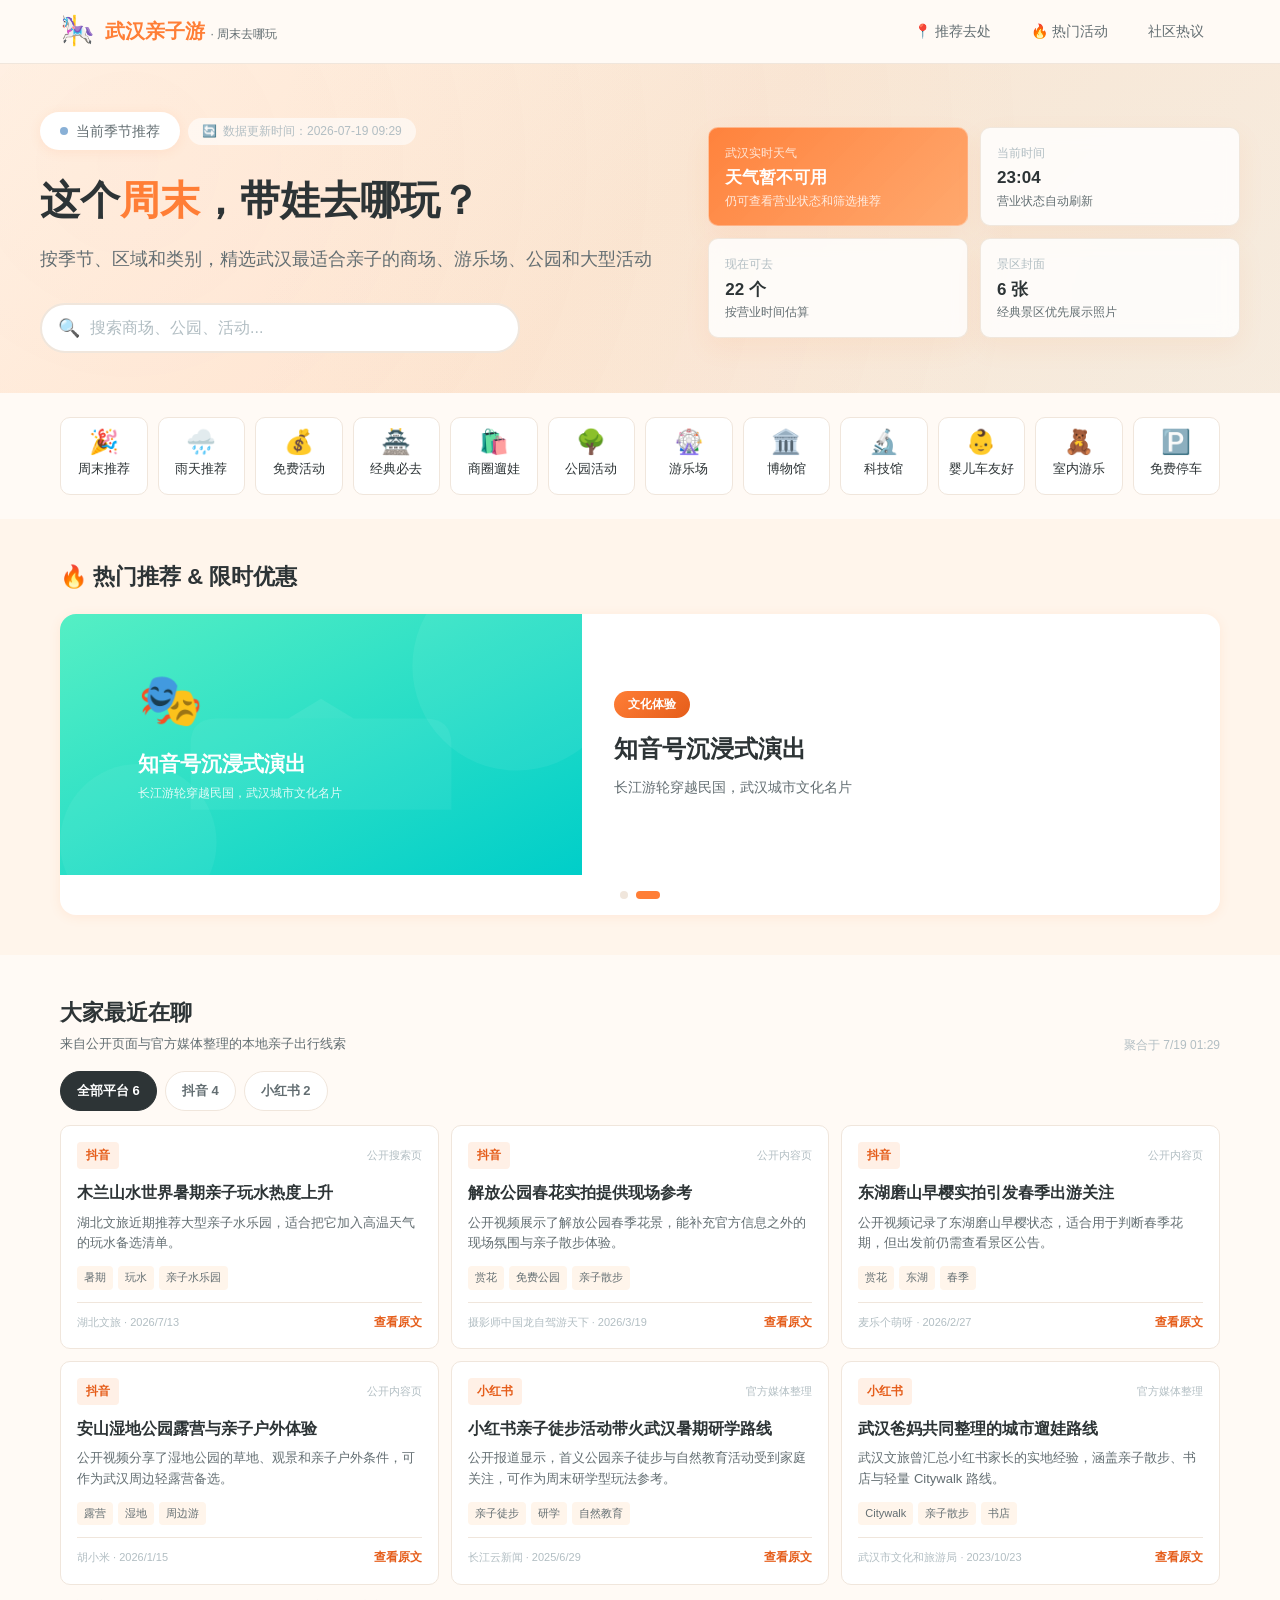
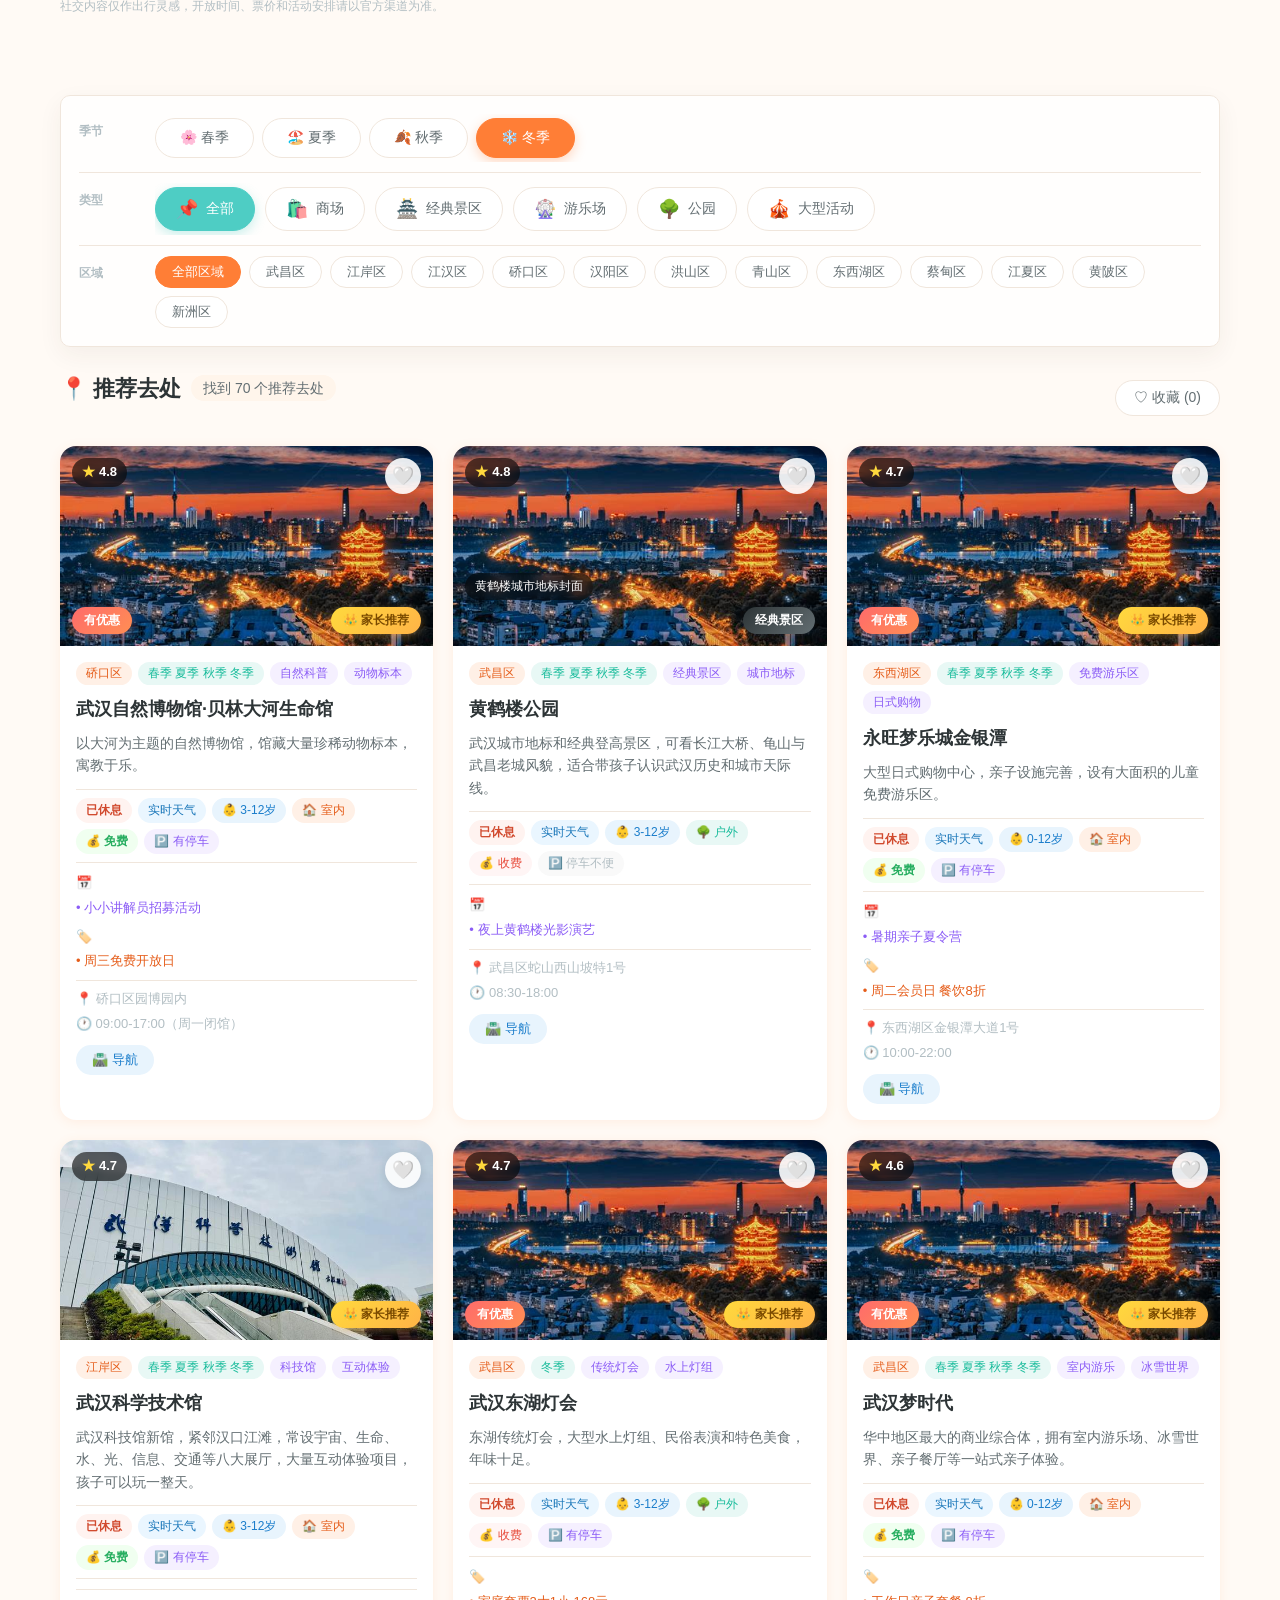
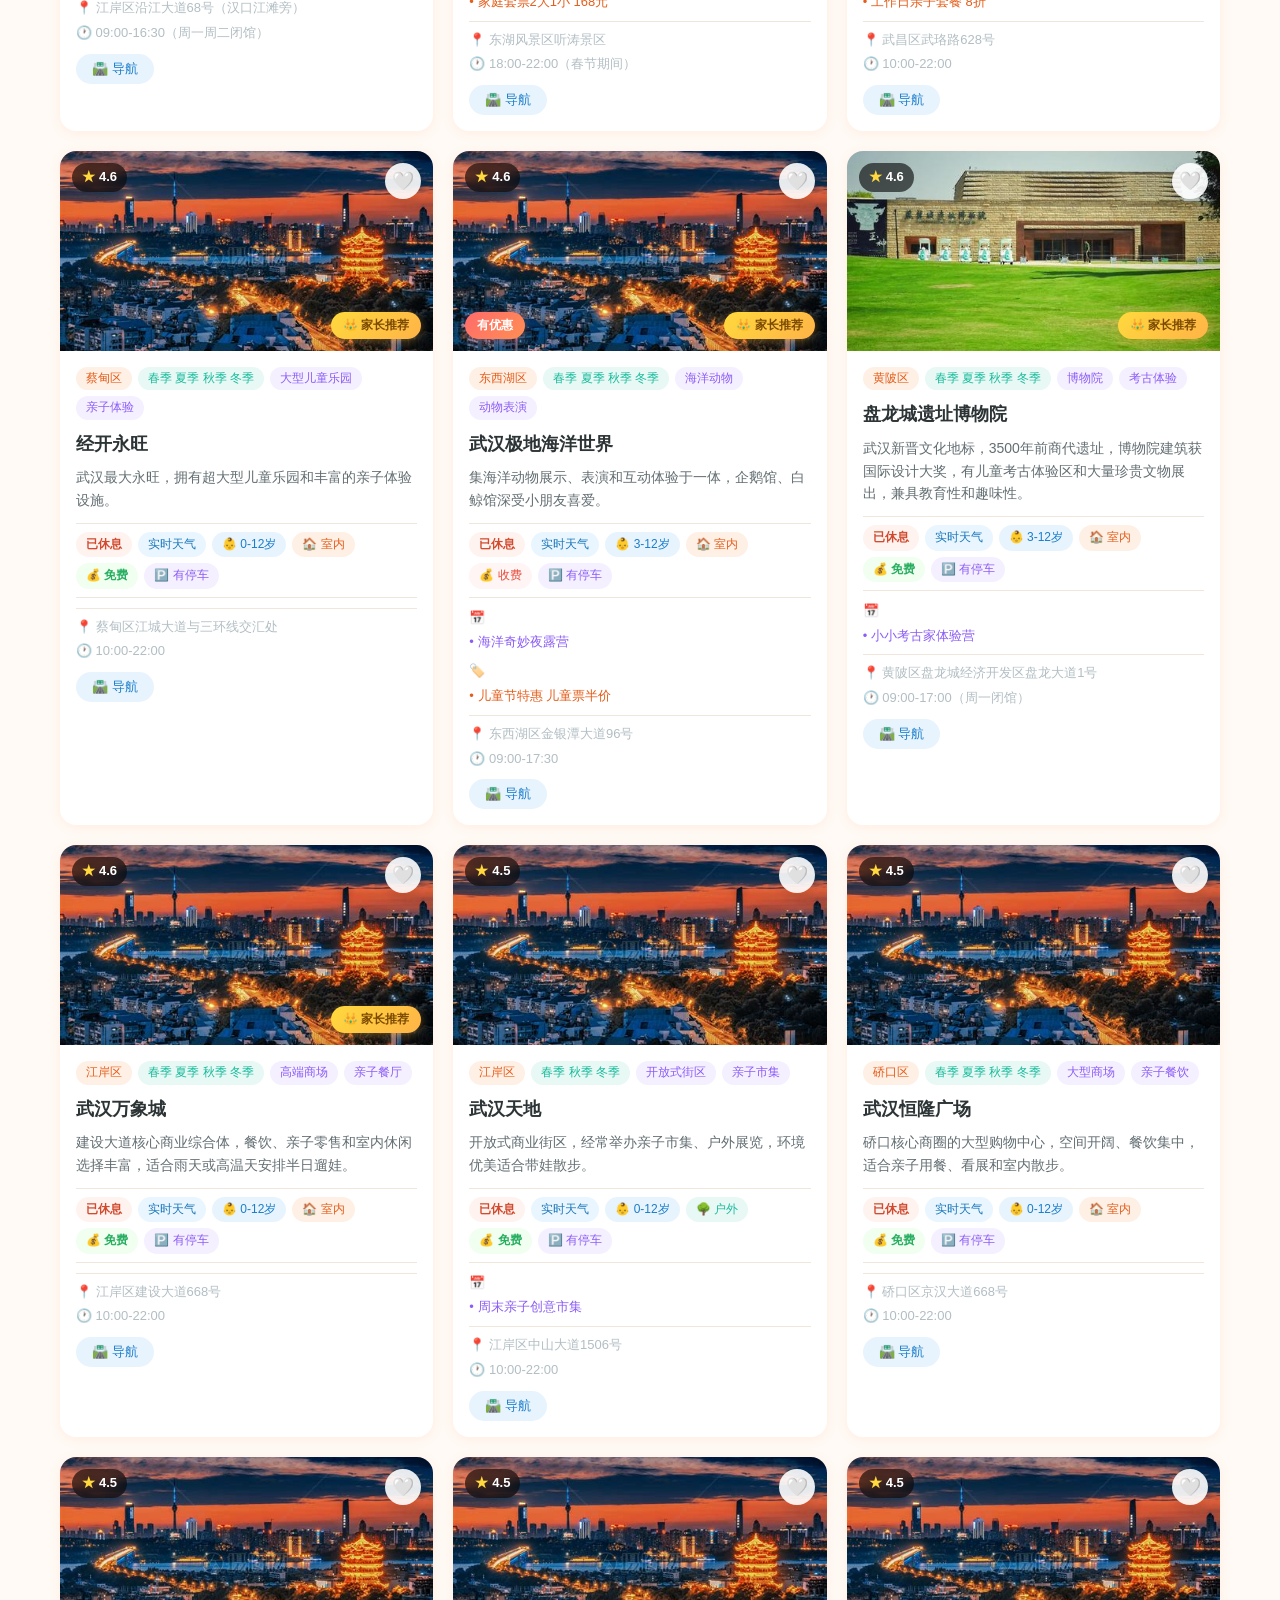
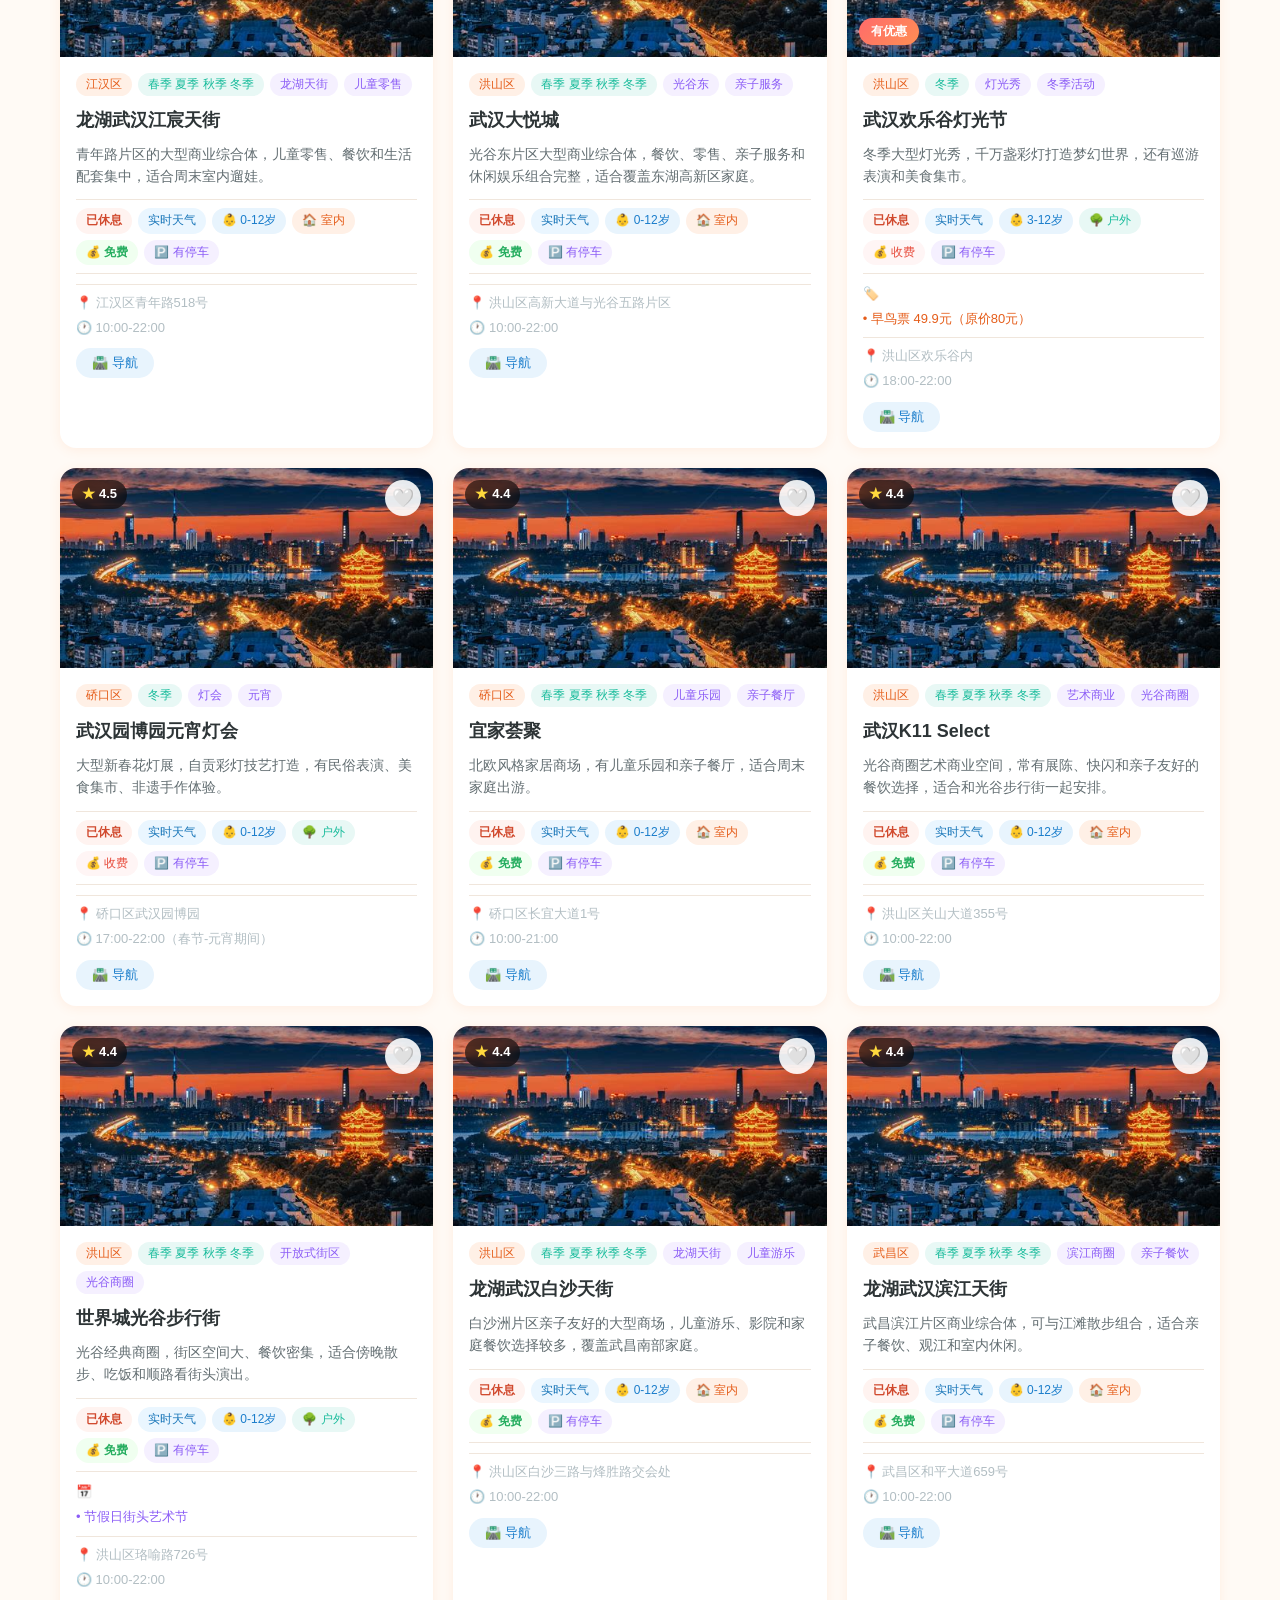
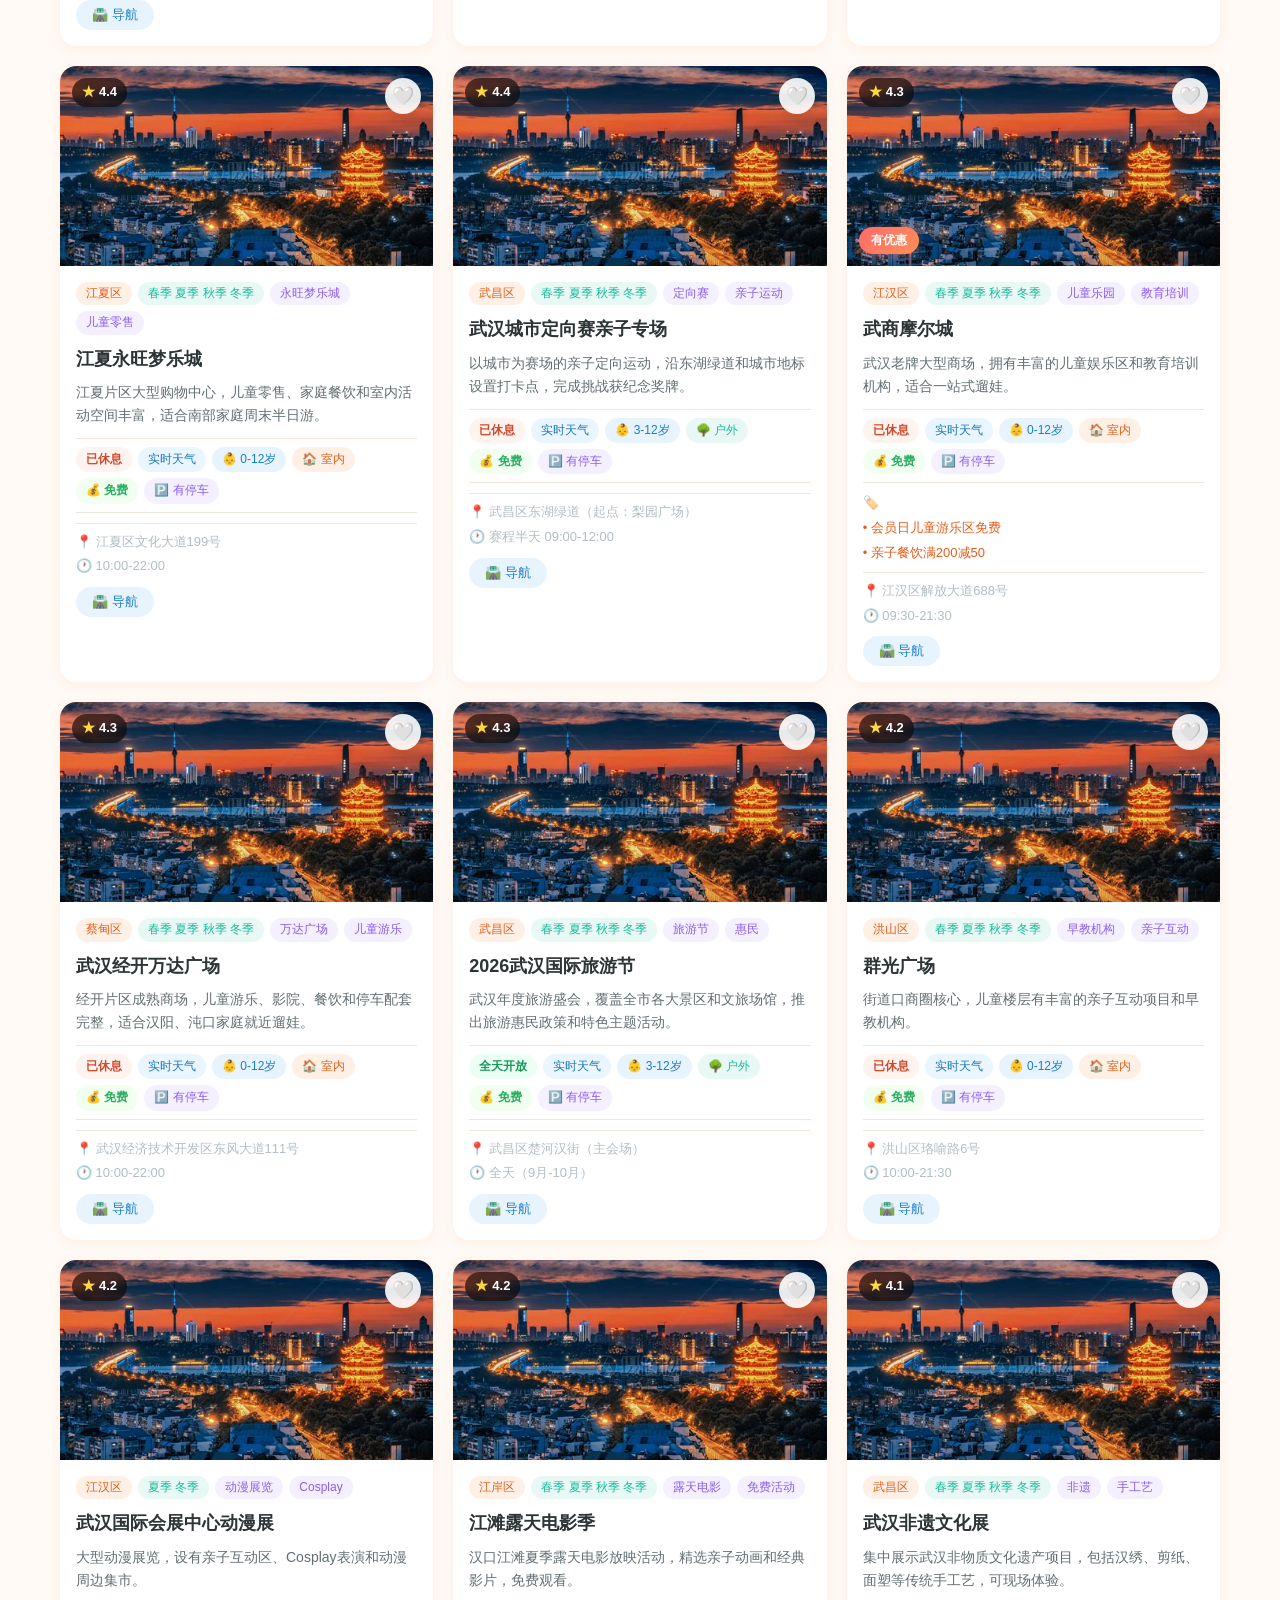
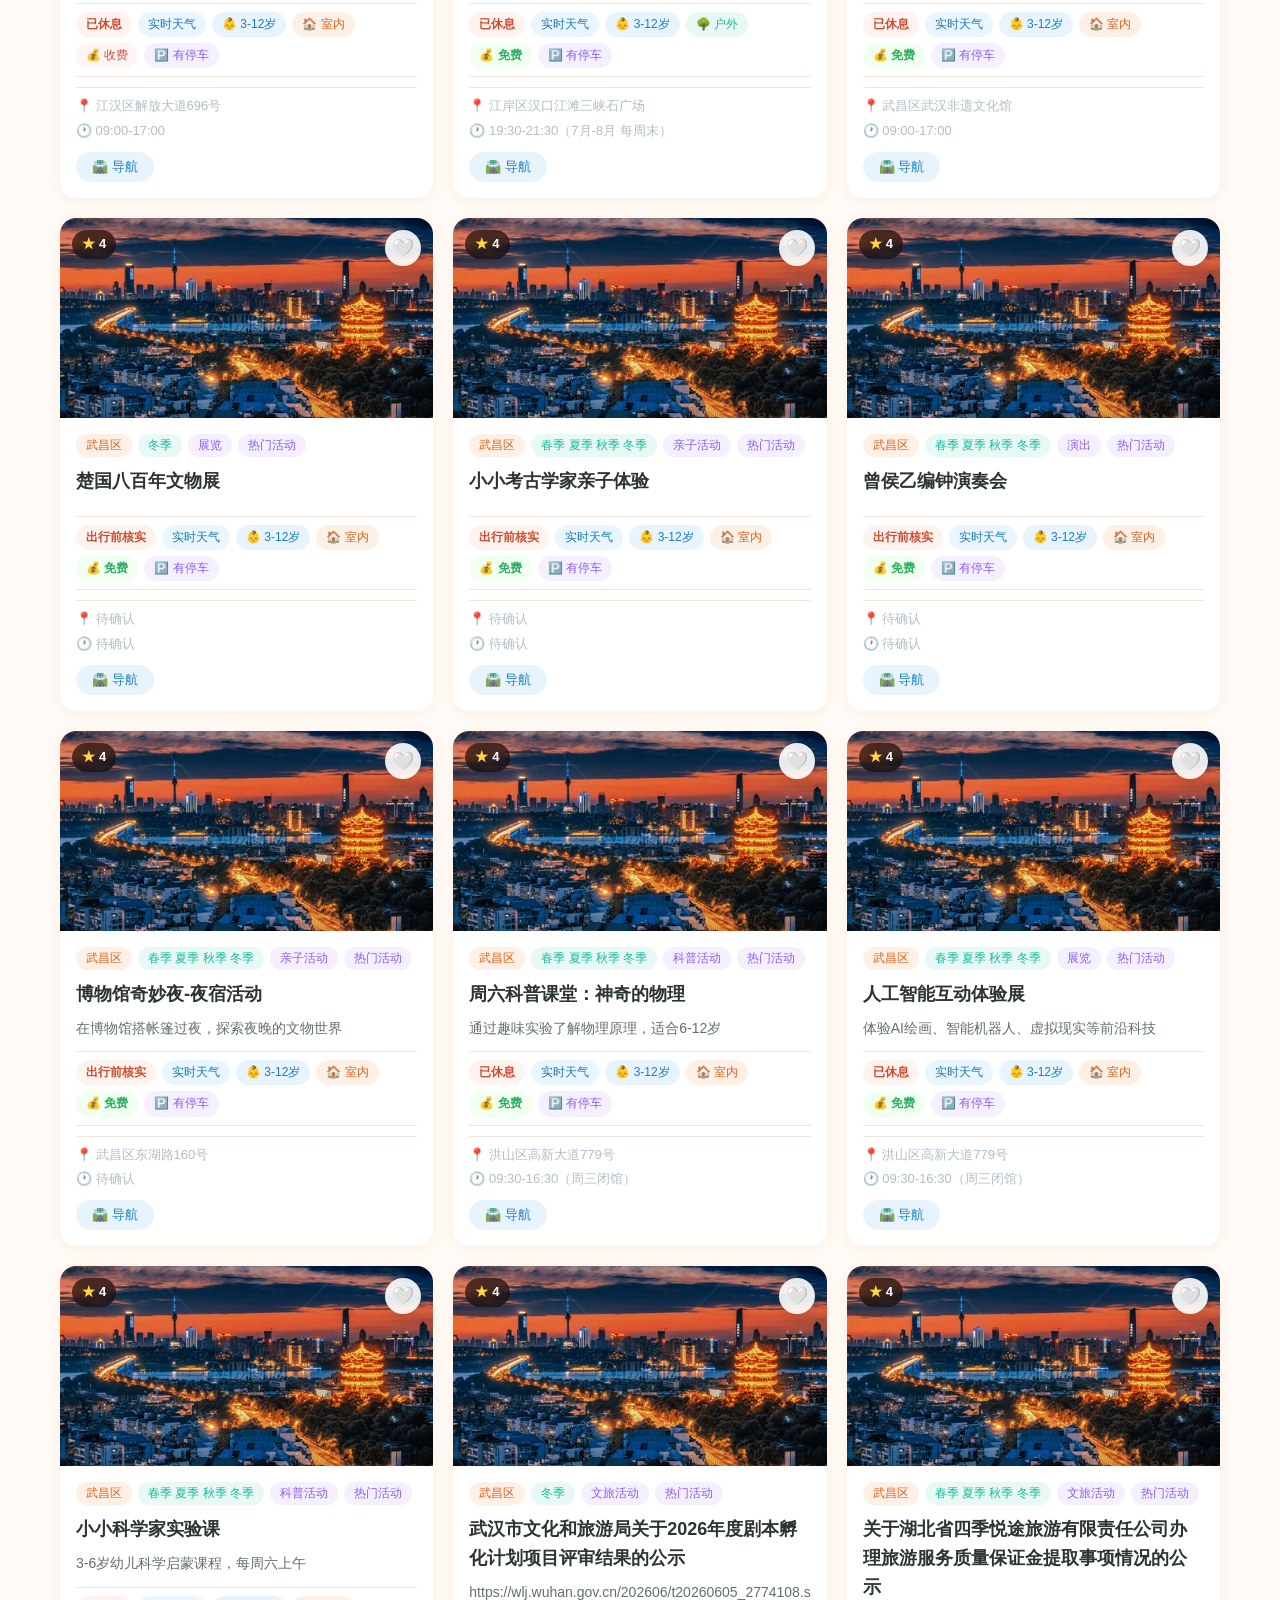
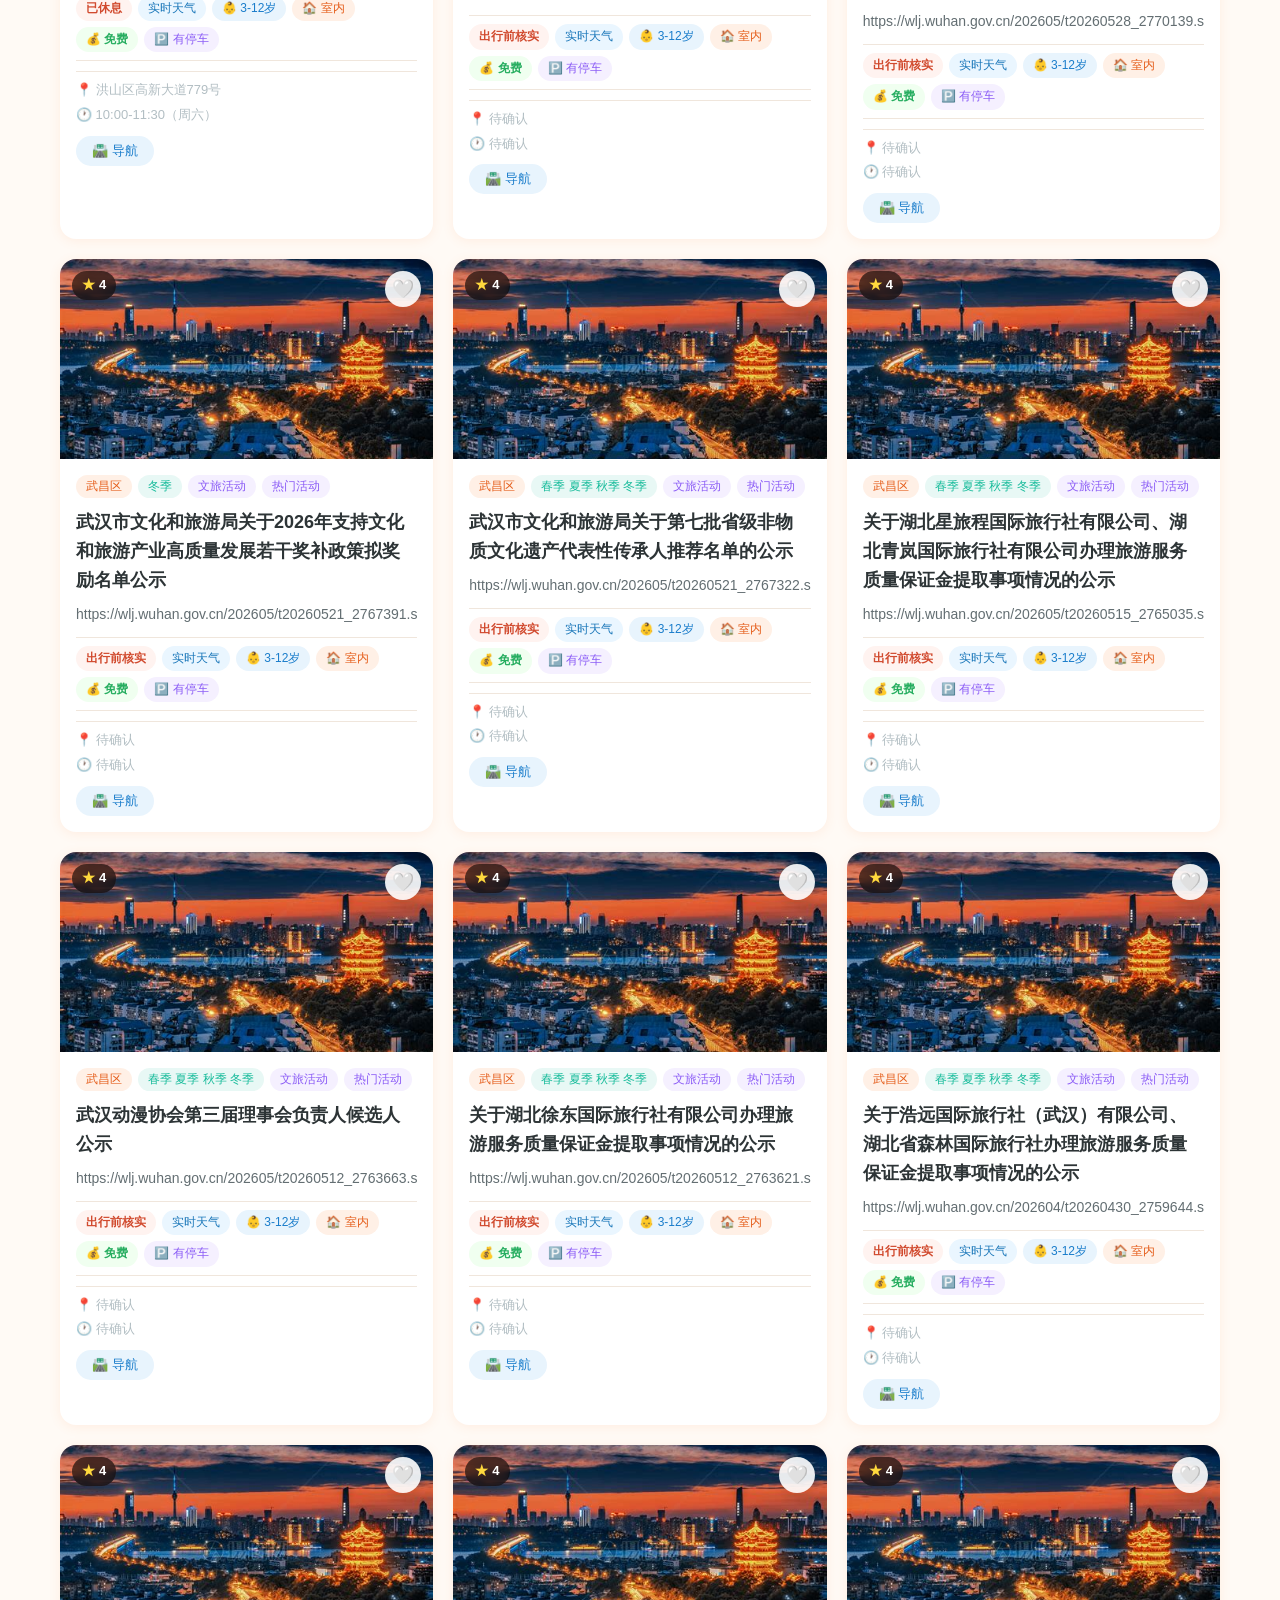
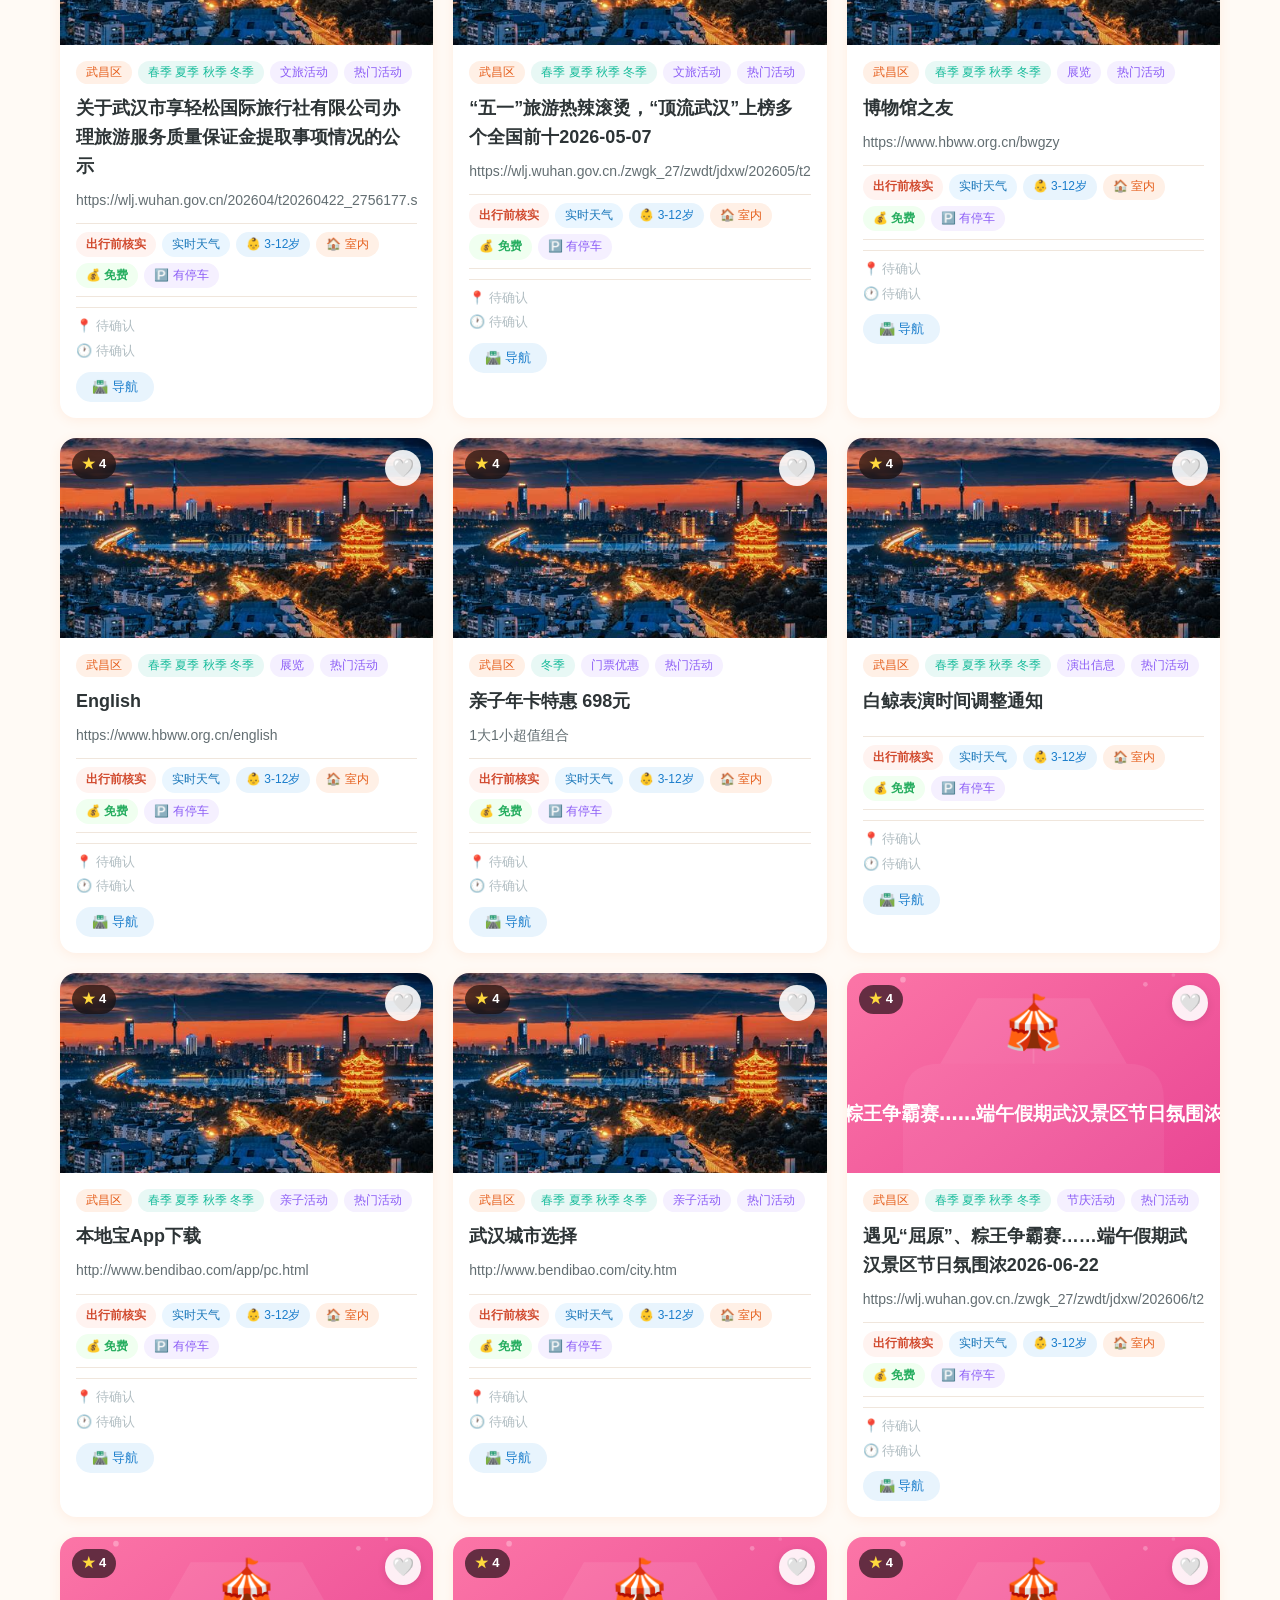
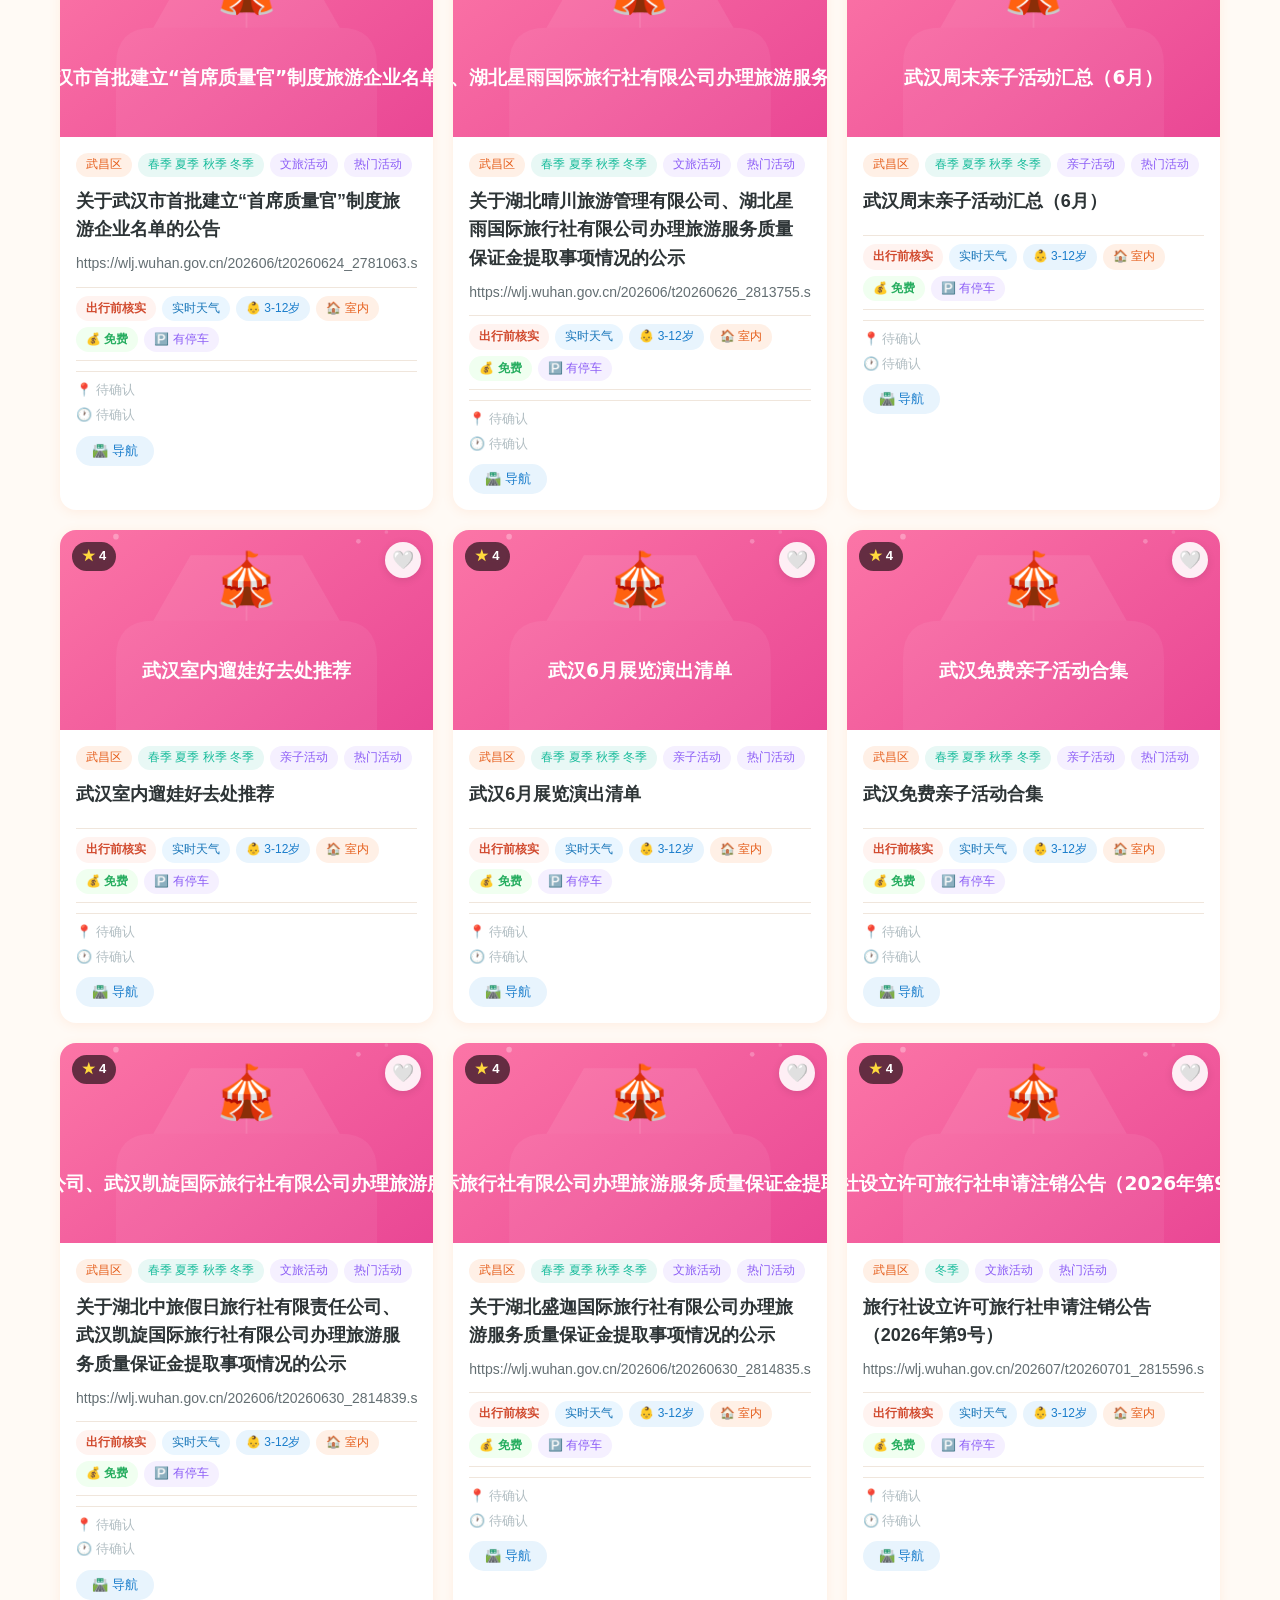
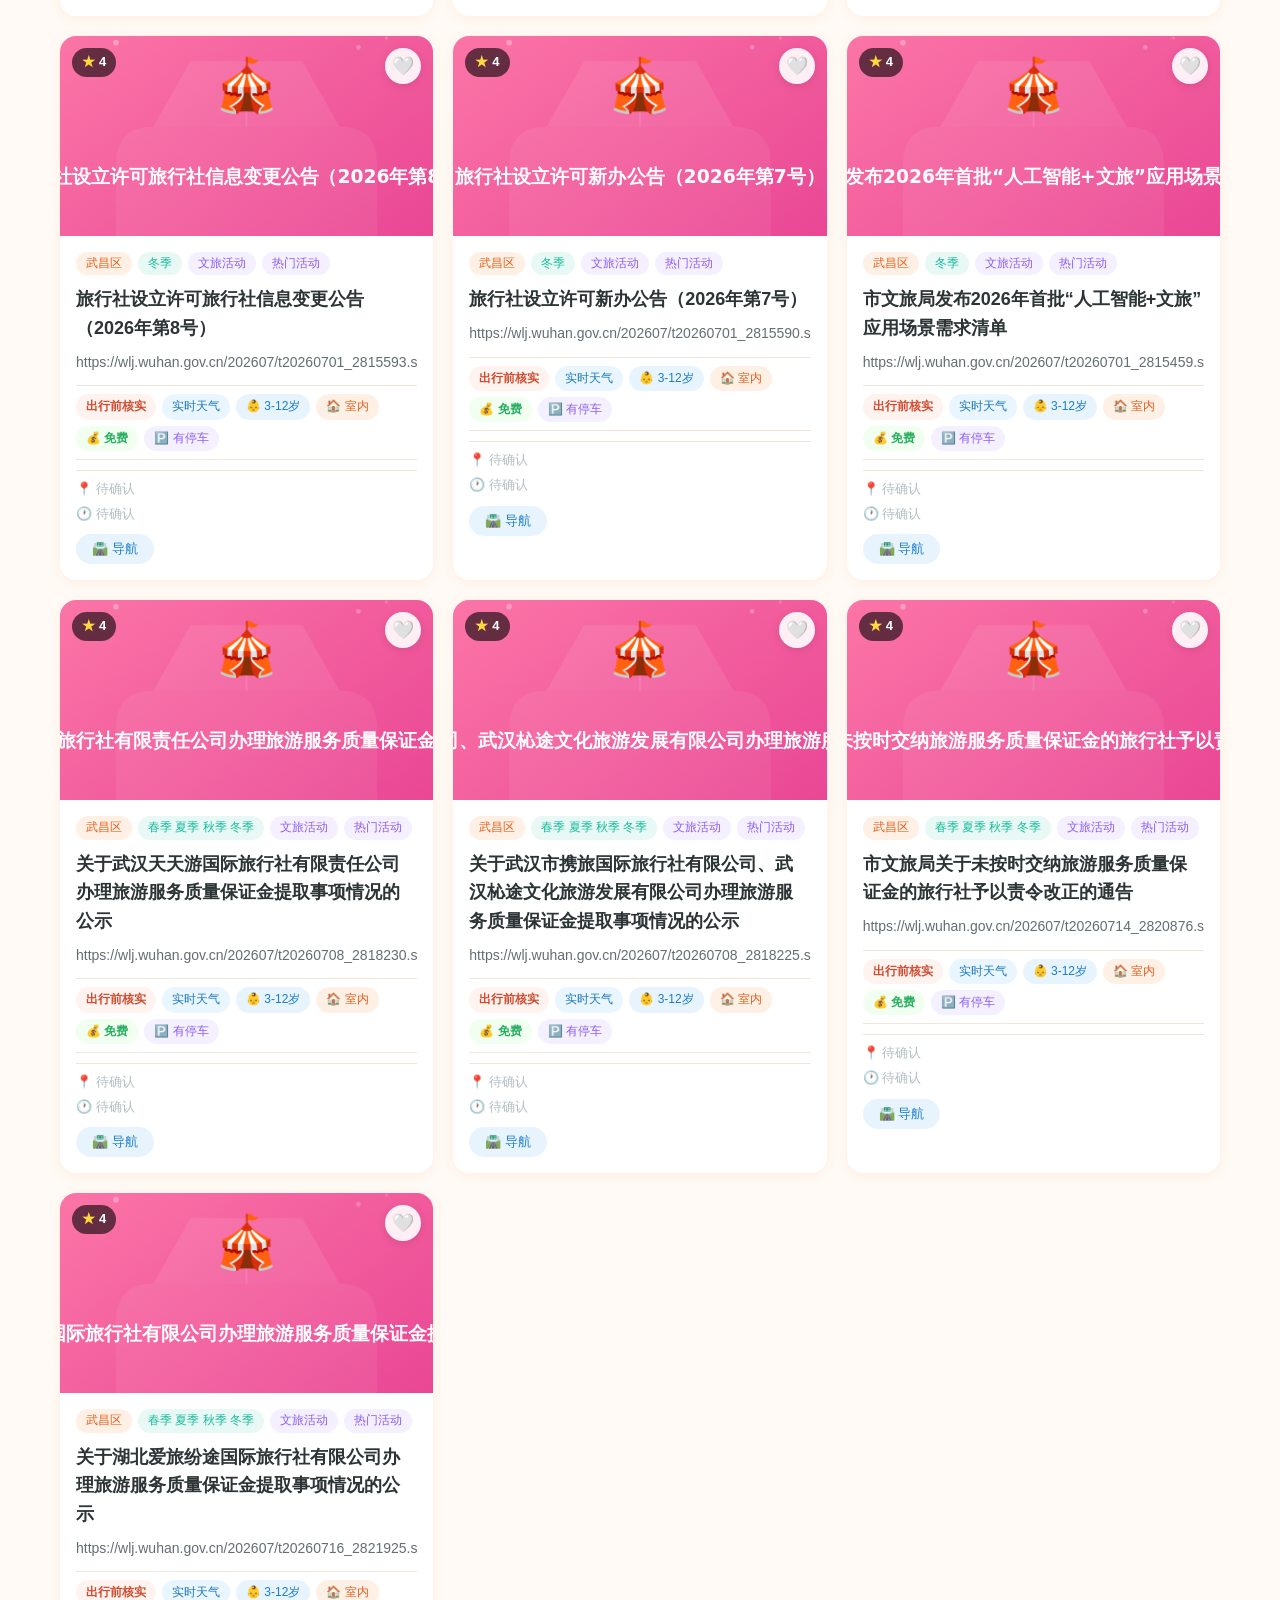
==== index.html @ d7c1a8c9 "feat: expand places and add social insights" ====
<!DOCTYPE html>
<html lang="zh-CN">
<head>
  <meta charset="UTF-8">
  <meta name="viewport" content="width=device-width, initial-scale=1.0, user-scalable=no">
  <meta name="description" content="武汉亲子游玩推荐 — 按季节、区域、类别推荐武汉适合带小孩去的商场、游乐场、公园和大型活动">
  <meta name="theme-color" content="#FF7E36">
  <link rel="icon" href="data:image/svg+xml,%3Csvg xmlns='http://www.w3.org/2000/svg' viewBox='0 0 64 64'%3E%3Crect width='64' height='64' rx='14' fill='%23FF7E36'/%3E%3Ctext x='32' y='42' text-anchor='middle' font-size='34'%3E%F0%9F%8E%A0%3C/text%3E%3C/svg%3E">
  <title>武汉亲子游玩推荐 — 周末带娃去哪玩</title>
  <style>
/* ===== 武汉亲子游玩推荐 - 样式 ===== */

/* ---- CSS Variables ---- */
:root {
  --primary: #FF7E36;
  --primary-light: #FFA366;
  --primary-dark: #E55D1A;
  --secondary: #4ECDC4;
  --secondary-light: #7EDDD6;
  --accent: #FFD93D;
  --accent-light: #FFE680;
  --bg: #FFFAF5;
  --bg-card: #FFFFFF;
  --bg-section: #FFF5EB;
  --text: #2D3436;
  --text-secondary: #636E72;
  --text-light: #B2BEC3;
  --border: #F0E6DC;
  --shadow: 0 2px 12px rgba(255, 126, 54, 0.1);
  --shadow-hover: 0 8px 30px rgba(255, 126, 54, 0.18);
  --radius: 16px;
  --radius-sm: 10px;
  --radius-xs: 6px;
  --transition: 0.3s cubic-bezier(0.4, 0, 0.2, 1);
  --max-width: 1200px;
  --header-height: 64px;
  --font: -apple-system, BlinkMacSystemFont, 'Segoe UI', 'PingFang SC', 'Noto Sans SC', sans-serif;
}

/* ---- Reset ---- */
*, *::before, *::after {
  margin: 0;
  padding: 0;
  box-sizing: border-box;
}

html {
  scroll-behavior: smooth;
  font-size: 16px;
}

body {
  font-family: var(--font);
  background: var(--bg);
  color: var(--text);
  line-height: 1.6;
  -webkit-font-smoothing: antialiased;
  overflow-x: hidden;
}

a { color: inherit; text-decoration: none; }
button { cursor: pointer; font-family: inherit; border: none; background: none; }
img { max-width: 100%; display: block; }
ul { list-style: none; }

/* ---- Loading Screen ---- */
.loading-screen {
  position: fixed;
  inset: 0;
  background: var(--bg);
  display: flex;
  flex-direction: column;
  align-items: center;
  justify-content: center;
  z-index: 9999;
  transition: opacity 0.5s;
}
.loading-screen.hidden {
  opacity: 0;
  pointer-events: none;
}
.loading-spinner {
  width: 48px;
  height: 48px;
  border: 4px solid var(--border);
  border-top-color: var(--primary);
  border-radius: 50%;
  animation: spin 0.8s linear infinite;
}
.loading-text {
  margin-top: 16px;
  color: var(--text-secondary);
  font-size: 14px;
}
@keyframes spin { to { transform: rotate(360deg); } }

/* ---- Header ---- */
.header {
  position: fixed;
  top: 0;
  left: 0;
  right: 0;
  height: var(--header-height);
  background: rgba(255, 250, 245, 0.92);
  backdrop-filter: blur(12px);
  -webkit-backdrop-filter: blur(12px);
  border-bottom: 1px solid var(--border);
  z-index: 100;
  transition: var(--transition);
}
.header-inner {
  max-width: var(--max-width);
  margin: 0 auto;
  padding: 0 20px;
  height: 100%;
  display: flex;
  align-items: center;
  justify-content: space-between;
}
.logo {
  display: flex;
  align-items: center;
  gap: 10px;
  font-size: 20px;
  font-weight: 700;
  color: var(--primary);
}
.logo-icon {
  font-size: 28px;
}
.logo-sub {
  font-size: 12px;
  color: var(--text-secondary);
  font-weight: 400;
}

.header-nav {
  display: flex;
  align-items: center;
  gap: 8px;
}
.header-nav a {
  padding: 8px 16px;
  border-radius: var(--radius-sm);
  font-size: 14px;
  color: var(--text-secondary);
  transition: var(--transition);
}
.header-nav a:hover {
  background: var(--bg-section);
  color: var(--primary);
}

/* Mobile Menu */
.mobile-menu-btn {
  display: none;
  font-size: 24px;
  padding: 8px;
  color: var(--text);
}
.mobile-menu {
  display: none;
  position: fixed;
  top: var(--header-height);
  left: 0;
  right: 0;
  background: var(--bg-card);
  border-bottom: 2px solid var(--border);
  padding: 16px 20px;
  transform: translateY(-100%);
  opacity: 0;
  transition: var(--transition);
  z-index: 99;
}
.mobile-menu.open {
  transform: translateY(0);
  opacity: 1;
}
.mobile-menu a {
  display: block;
  padding: 12px 0;
  border-bottom: 1px solid var(--border);
  font-size: 16px;
  color: var(--text);
}
.mobile-menu a:last-child { border-bottom: none; }

/* ---- Hero Section ---- */
.hero {
  margin-top: var(--header-height);
  padding: 48px 20px 40px;
  background: linear-gradient(135deg, #FFF5EB 0%, #FFE8D6 50%, #FFEDE0 100%);
  text-align: center;
  position: relative;
  overflow: hidden;
}
.hero::before {
  content: '';
  position: absolute;
  top: -50%;
  left: -50%;
  width: 200%;
  height: 200%;
  background: radial-gradient(circle at 30% 40%, rgba(255, 126, 54, 0.06) 0%, transparent 50%),
              radial-gradient(circle at 70% 60%, rgba(78, 205, 196, 0.06) 0%, transparent 50%);
  animation: heroFloat 20s ease-in-out infinite;
}
@keyframes heroFloat {
  0%, 100% { transform: translate(0, 0); }
  50% { transform: translate(-20px, 20px); }
}

.hero-content {
  position: relative;
  display: grid;
  grid-template-columns: minmax(0, 1.08fr) minmax(420px, 0.92fr);
  align-items: center;
  gap: 44px;
  max-width: var(--max-width);
  margin: 0 auto;
  text-align: left;
}
.hero-copy {
  min-width: 0;
}
.hero-meta {
  display: flex;
  align-items: center;
  flex-wrap: wrap;
  gap: 8px;
  margin-bottom: 18px;
}
.hero-title {
  font-size: clamp(24px, 5vw, 40px);
  font-weight: 800;
  color: var(--text);
  margin-bottom: 12px;
}
.hero-title span {
  color: var(--primary);
}
.hero-desc {
  font-size: clamp(14px, 2.5vw, 18px);
  color: var(--text-secondary);
  margin-bottom: 28px;
  line-height: 1.7;
}
.hero-season {
  display: inline-flex;
  align-items: center;
  gap: 8px;
  background: var(--bg-card);
  padding: 8px 20px;
  border-radius: 100px;
  font-size: 14px;
  color: var(--text-secondary);
  box-shadow: var(--shadow);
  margin-bottom: 0;
}
.hero-season .season-dot {
  width: 8px;
  height: 8px;
  border-radius: 50%;
  animation: pulse 2s infinite;
}
.hero-season .season-dot.spring { background: #FFB7B2; }
.hero-season .season-dot.summer { background: #FF9A56; }
.hero-season .season-dot.autumn { background: #D4A373; }
.hero-season .season-dot.winter { background: #89B0D6; }
@keyframes pulse {
  0%, 100% { opacity: 1; }
  50% { opacity: 0.4; }
}

/* ---- Update Time ---- */
.update-time {
  display: inline-flex;
  align-items: center;
  gap: 6px;
  font-size: 12px;
  color: var(--text-light);
  margin-bottom: 0;
  background: rgba(255,255,255,0.6);
  padding: 4px 14px;
  border-radius: 100px;
}
.update-icon { font-size: 12px; }

/* ---- Live Trip Panel ---- */
.live-panel {
  margin: 0;
  display: grid;
  grid-template-columns: repeat(2, minmax(0, 1fr));
  gap: 12px;
  max-width: none;
  text-align: left;
}
.live-card {
  min-height: 92px;
  padding: 16px;
  border-radius: var(--radius-sm);
  background: rgba(255,255,255,0.82);
  border: 1px solid rgba(240, 230, 220, 0.95);
  box-shadow: 0 10px 26px rgba(255, 126, 54, 0.08);
  backdrop-filter: blur(10px);
}
.live-card.primary {
  background: linear-gradient(135deg, rgba(255,126,54,0.96), rgba(255,163,102,0.92));
  color: white;
  border-color: rgba(255,255,255,0.35);
}
.live-label {
  display: block;
  font-size: 12px;
  color: var(--text-light);
  margin-bottom: 4px;
}
.live-card.primary .live-label { color: rgba(255,255,255,0.78); }
.live-value {
  display: block;
  font-size: 17px;
  font-weight: 700;
  line-height: 1.25;
  color: var(--text);
}
.live-card.primary .live-value { color: white; }
.live-note {
  display: block;
  margin-top: 4px;
  font-size: 12px;
  color: var(--text-secondary);
  line-height: 1.4;
}
.live-card.primary .live-note { color: rgba(255,255,255,0.82); }

/* ---- Quick Entry ---- */
.quick-entry {
  background: var(--bg);
}
.quick-entry .section {
  padding-top: 24px;
  padding-bottom: 24px;
}
.quick-grid {
  display: grid;
  grid-template-columns: repeat(auto-fit, minmax(112px, 1fr));
  gap: 10px;
}
.quick-btn {
  display: flex;
  flex-direction: column;
  align-items: center;
  gap: 6px;
  min-height: 78px;
  padding: 12px 10px;
  border-radius: var(--radius-sm);
  background: var(--bg-card);
  border: 1px solid var(--border);
  transition: var(--transition);
}
.quick-btn:hover {
  border-color: var(--primary);
  box-shadow: var(--shadow);
  transform: translateY(-2px);
}
.quick-btn.active {
  border-color: var(--primary);
  background: #FFF0E6;
  box-shadow: var(--shadow);
}
.quick-btn-icon { font-size: 24px; line-height: 1; }
.quick-btn-label { font-size: 13px; font-weight: 500; color: var(--text); }

/* Search */
.search-box {
  position: relative;
  max-width: 480px;
  margin: 0;
}
.search-box input {
  width: 100%;
  padding: 14px 20px 14px 48px;
  border: 2px solid var(--border);
  border-radius: 100px;
  font-size: 16px;
  background: var(--bg-card);
  color: var(--text);
  outline: none;
  transition: var(--transition);
}
.search-box input:focus {
  border-color: var(--primary);
  box-shadow: 0 0 0 4px rgba(255, 126, 54, 0.12);
}
.search-box .search-icon {
  position: absolute;
  left: 18px;
  top: 50%;
  transform: translateY(-50%);
  font-size: 18px;
  color: var(--text-light);
}
.search-box input::placeholder {
  color: var(--text-light);
}

/* ---- Section Layout ---- */
.section {
  max-width: var(--max-width);
  margin: 0 auto;
  padding: 40px 20px;
}
.section-title {
  font-size: 22px;
  font-weight: 700;
  margin-bottom: 20px;
  display: flex;
  align-items: center;
  gap: 10px;
}
.section-title .count {
  font-size: 14px;
  font-weight: 400;
  color: var(--text-secondary);
  background: var(--bg-section);
  padding: 2px 12px;
  border-radius: 100px;
}

/* ---- Season Tabs ---- */
.season-tabs {
  display: flex;
  gap: 8px;
  margin-bottom: 24px;
  overflow-x: auto;
  -webkit-overflow-scrolling: touch;
  padding: 4px 0;
  scrollbar-width: none;
}
.season-tabs::-webkit-scrollbar { display: none; }

.season-tab {
  flex-shrink: 0;
  padding: 10px 24px;
  border-radius: 100px;
  font-size: 14px;
  font-weight: 500;
  background: var(--bg-card);
  border: 1.5px solid var(--border);
  color: var(--text-secondary);
  transition: var(--transition);
  white-space: nowrap;
}
.season-tab:hover {
  border-color: var(--primary-light);
  color: var(--primary);
}
.season-tab.active {
  background: var(--primary);
  border-color: var(--primary);
  color: white;
  box-shadow: 0 4px 12px rgba(255, 126, 54, 0.3);
}

/* ---- Category Tabs ---- */
.category-tabs {
  display: flex;
  gap: 10px;
  margin-bottom: 24px;
  overflow-x: auto;
  -webkit-overflow-scrolling: touch;
  padding: 4px 0;
  scrollbar-width: none;
}
.category-tabs::-webkit-scrollbar { display: none; }

.category-tab {
  flex-shrink: 0;
  display: flex;
  align-items: center;
  gap: 8px;
  padding: 10px 20px;
  border-radius: 100px;
  font-size: 14px;
  font-weight: 500;
  background: var(--bg-card);
  border: 1.5px solid var(--border);
  color: var(--text-secondary);
  transition: var(--transition);
}
.category-tab:hover {
  border-color: var(--secondary);
  color: var(--secondary);
}
.category-tab.active {
  background: var(--secondary);
  border-color: var(--secondary);
  color: white;
  box-shadow: 0 4px 12px rgba(78, 205, 196, 0.3);
}
.category-icon { font-size: 18px; }

/* ---- District Filter ---- */
.district-filter {
  display: flex;
  flex-wrap: wrap;
  gap: 8px;
  margin-bottom: 24px;
}
.district-chip {
  flex: 0 0 auto;
  padding: 6px 16px;
  border-radius: 100px;
  font-size: 13px;
  background: var(--bg-card);
  border: 1px solid var(--border);
  color: var(--text-secondary);
  transition: var(--transition);
  white-space: nowrap;
}
.district-chip:hover {
  border-color: var(--primary-light);
  color: var(--primary);
}
.district-chip.active {
  background: var(--primary);
  border-color: var(--primary);
  color: white;
}

/* ---- Results Grid ---- */
.results-header {
  display: flex;
  justify-content: space-between;
  align-items: center;
  flex-wrap: wrap;
  gap: 12px;
  margin-bottom: 20px;
}
.results-count {
  font-size: 14px;
  color: var(--text-secondary);
}

.results-grid {
  display: grid;
  grid-template-columns: repeat(auto-fill, minmax(320px, 1fr));
  gap: 20px;
}

/* ---- Place Card ---- */
.place-card {
  background: var(--bg-card);
  border-radius: var(--radius);
  overflow: hidden;
  box-shadow: var(--shadow);
  transition: var(--transition);
  opacity: 0;
  transform: translateY(20px);
}
.place-card.visible {
  opacity: 1;
  transform: translateY(0);
}
.place-card:hover {
  box-shadow: var(--shadow-hover);
  transform: translateY(-4px);
}

.card-image {
  position: relative;
  height: 200px;
  overflow: hidden;
  background: #f5f5f5;
}
.card-image img {
  width: 100%;
  height: 100%;
  object-fit: cover;
  transition: transform 0.5s;
}
.place-card:hover .card-image img {
  transform: scale(1.05);
}

.card-rating {
  position: absolute;
  top: 12px;
  left: 12px;
  display: flex;
  align-items: center;
  gap: 4px;
  background: rgba(0,0,0,0.6);
  color: white;
  padding: 4px 10px;
  border-radius: 100px;
  font-size: 13px;
  font-weight: 600;
  backdrop-filter: blur(4px);
}
.card-rating .star { color: var(--accent); }

.fav-btn {
  position: absolute;
  top: 12px;
  right: 12px;
  width: 36px;
  height: 36px;
  display: flex;
  align-items: center;
  justify-content: center;
  background: rgba(255,255,255,0.9);
  border-radius: 50%;
  font-size: 18px;
  transition: var(--transition);
  box-shadow: 0 2px 8px rgba(0,0,0,0.1);
}
.fav-btn:hover { transform: scale(1.15); }
.fav-btn.active { animation: heartPop 0.3s; }
@keyframes heartPop {
  0% { transform: scale(1); }
  50% { transform: scale(1.25); }
  100% { transform: scale(1); }
}

.badge-deal {
  position: absolute;
  bottom: 12px;
  left: 12px;
  background: linear-gradient(135deg, #FF6B6B, #FF8E53);
  color: white;
  padding: 4px 12px;
  border-radius: 100px;
  font-size: 12px;
  font-weight: 600;
  box-shadow: 0 2px 8px rgba(255, 107, 107, 0.4);
}

/* ---- Parent Pick Badge ---- */
.badge-top {
  position: absolute;
  bottom: 12px;
  right: 12px;
  background: linear-gradient(135deg, #FFD93D, #FFB347);
  color: #7A4A00;
  padding: 4px 12px;
  border-radius: 100px;
  font-size: 12px;
  font-weight: 600;
  box-shadow: 0 2px 8px rgba(255, 179, 71, 0.4);
}

/* ---- Filter Workspace ---- */
.filter-panel {
  margin-bottom: 24px;
  padding: 8px 18px;
  background: rgba(255, 255, 255, 0.78);
  border: 1px solid var(--border);
  border-radius: var(--radius-sm);
  box-shadow: 0 8px 24px rgba(74, 55, 40, 0.06);
  backdrop-filter: blur(10px);
}
.filter-row {
  display: grid;
  grid-template-columns: 64px minmax(0, 1fr);
  align-items: start;
  gap: 12px;
  padding: 10px 0;
  border-bottom: 1px solid var(--border);
}
.filter-row:last-child { border-bottom: 0; }
.filter-label {
  padding-top: 8px;
  font-size: 12px;
  font-weight: 700;
  color: var(--text-light);
  white-space: nowrap;
}
.filter-panel .season-tabs,
.filter-panel .category-tabs,
.filter-panel .district-filter {
  margin-bottom: 0;
}

.badge-classic {
  position: absolute;
  bottom: 12px;
  right: 12px;
  background: linear-gradient(135deg, #2D3436, #636E72);
  color: white;
  padding: 4px 12px;
  border-radius: 100px;
  font-size: 12px;
  font-weight: 600;
  box-shadow: 0 2px 8px rgba(45, 52, 54, 0.28);
}

.cover-caption {
  position: absolute;
  left: 12px;
  bottom: 46px;
  max-width: calc(100% - 24px);
  padding: 4px 10px;
  border-radius: 100px;
  background: rgba(0,0,0,0.52);
  color: white;
  font-size: 12px;
  backdrop-filter: blur(5px);
}

/* ---- Practical Info Bar ---- */
.card-practical {
  display: flex;
  flex-wrap: wrap;
  gap: 6px;
  margin-bottom: 10px;
  padding: 8px 0;
  border-top: 1px solid var(--border);
  border-bottom: 1px solid var(--border);
}
.practical-chip {
  display: inline-flex;
  align-items: center;
  gap: 3px;
  padding: 3px 10px;
  border-radius: 100px;
  font-size: 12px;
  font-weight: 500;
  white-space: nowrap;
}
.chip-age { background: #E8F4FD; color: #1A7DCB; }
.chip-indoor { background: #FFF0E6; color: #E55D1A; }
.chip-outdoor { background: #E8F8F5; color: #1ABC9C; }
.chip-free { background: #F0FFF0; color: #27AE60; font-weight: 600; }
.chip-paid { background: #FFF5F5; color: #E74C3C; }
.chip-parking { background: #F5F0FF; color: #8B5CF6; }
.chip-noparking { background: #F9F9F9; color: #B2BEC3; }
.chip-open { background: #ECFFF5; color: #159957; font-weight: 600; }
.chip-closed { background: #FFF3F0; color: #D14A2E; font-weight: 600; }
.chip-live { background: #EAF6FF; color: #1976B9; }
.chip-weather-warn { background: #FFF8DB; color: #A56A00; }
.chip-weather-good { background: #E8F8F5; color: #0F8F83; }

.card-body {
  padding: 16px;
}

.card-tags {
  display: flex;
  flex-wrap: wrap;
  gap: 6px;
  margin-bottom: 10px;
}
.tag {
  padding: 2px 10px;
  border-radius: 100px;
  font-size: 12px;
  font-weight: 500;
}
.tag-district {
  background: #FFF0E6;
  color: var(--primary-dark);
}
.tag-season {
  background: #E8F8F5;
  color: #1ABC9C;
}
.tag-custom {
  background: #F5F0FF;
  color: #8B5CF6;
}

.card-title {
  font-size: 18px;
  font-weight: 700;
  margin-bottom: 8px;
  color: var(--text);
}
.card-desc {
  font-size: 14px;
  color: var(--text-secondary);
  line-height: 1.6;
  margin-bottom: 12px;
  display: -webkit-box;
  -webkit-line-clamp: 3;
  -webkit-box-orient: vertical;
  overflow: hidden;
}

.card-events, .card-deals {
  display: flex;
  flex-direction: column;
  gap: 4px;
  margin-bottom: 8px;
  font-size: 13px;
}
.event-icon, .deal-icon { margin-right: 4px; }
.event-text { color: #8B5CF6; }
.deal-text {
  color: #E55D1A;
  font-weight: 500;
}
.card-events .event-text::before { content: '• '; }
.card-deals .deal-text::before { content: '• '; }

.card-meta {
  display: flex;
  flex-direction: column;
  gap: 4px;
  font-size: 13px;
  color: var(--text-light);
  margin-top: 8px;
  padding-top: 8px;
  border-top: 1px solid var(--border);
}
.nav-btn {
  margin-top: 6px;
  display: inline-flex;
  align-items: center;
  gap: 6px;
  padding: 6px 16px;
  border-radius: 100px;
  font-size: 13px;
  font-weight: 500;
  background: #E8F4FD;
  color: #1A7DCB;
  transition: var(--transition);
  align-self: flex-start;
}
.nav-btn:hover { background: #D0EBFB; }

/* ---- Favorites Toggle ---- */
.fav-toggle {
  display: flex;
  align-items: center;
  gap: 6px;
  padding: 8px 18px;
  border-radius: 100px;
  font-size: 14px;
  font-weight: 500;
  background: var(--bg-card);
  border: 1.5px solid var(--border);
  color: var(--text-secondary);
  transition: var(--transition);
  flex-shrink: 0;
}
.fav-toggle:hover {
  border-color: #FF6B6B;
  color: #FF6B6B;
}
.fav-toggle.active {
  background: #FF6B6B;
  border-color: #FF6B6B;
  color: white;
  box-shadow: 0 4px 12px rgba(255, 107, 107, 0.3);
}

/* ---- Empty State ---- */
.empty-state {
  text-align: center;
  padding: 60px 20px;
}
.empty-state .empty-icon { font-size: 48px; margin-bottom: 16px; }
.empty-state h3 { font-size: 18px; margin-bottom: 8px; }
.empty-state p { color: var(--text-secondary); font-size: 14px; }
.hidden { display: none !important; }

/* ---- Highlights / Carousel ---- */
.highlights-section {
  background: var(--bg-section);
}
.highlights-carousel {
  position: relative;
  border-radius: var(--radius);
  overflow: hidden;
  background: var(--bg-card);
  box-shadow: var(--shadow);
}

.highlights-track {
  position: relative;
  overflow: hidden;
}
.highlight-slide {
  display: none;
  animation: fadeSlideIn 0.5s ease;
}
.highlight-slide.active {
  display: block;
}
@keyframes fadeSlideIn {
  from { opacity: 0; transform: translateX(30px); }
  to { opacity: 1; transform: translateX(0); }
}

.highlight-link {
  display: flex;
  flex-direction: row;
  min-height: 200px;
}
.highlight-img {
  width: 45%;
  flex-shrink: 0;
  overflow: hidden;
}
.highlight-img img {
  width: 100%;
  height: 100%;
  object-fit: cover;
}
.highlight-info {
  flex: 1;
  padding: 28px 32px;
  display: flex;
  flex-direction: column;
  justify-content: center;
}
.highlight-badge {
  display: inline-flex;
  align-self: flex-start;
  background: linear-gradient(135deg, var(--primary), var(--primary-dark));
  color: white;
  padding: 4px 14px;
  border-radius: 100px;
  font-size: 12px;
  font-weight: 600;
  margin-bottom: 12px;
}
.highlight-info h3 {
  font-size: clamp(18px, 3vw, 24px);
  font-weight: 700;
  margin-bottom: 8px;
}
.highlight-info p {
  color: var(--text-secondary);
  font-size: 14px;
  line-height: 1.6;
}

.highlights-dots {
  display: flex;
  justify-content: center;
  gap: 8px;
  padding: 16px;
}
.dot {
  width: 8px;
  height: 8px;
  border-radius: 50%;
  background: var(--border);
  transition: var(--transition);
}
.dot.active {
  background: var(--primary);
  width: 24px;
  border-radius: 4px;
}

/* ---- Social Signals ---- */
.social-section {
  background: var(--bg);
}
.social-heading {
  display: flex;
  align-items: flex-end;
  justify-content: space-between;
  gap: 16px;
  margin-bottom: 16px;
}
.social-heading .section-title { margin-bottom: 4px; }
.social-subtitle {
  color: var(--text-secondary);
  font-size: 13px;
}
.social-updated {
  flex: 0 0 auto;
  color: var(--text-light);
  font-size: 12px;
}
.social-filters {
  display: flex;
  gap: 8px;
  margin-bottom: 14px;
  overflow-x: auto;
  scrollbar-width: none;
}
.social-filters::-webkit-scrollbar { display: none; }
.social-filter {
  flex: 0 0 auto;
  min-height: 40px;
  padding: 8px 16px;
  border: 1px solid var(--border);
  border-radius: 100px;
  background: var(--bg-card);
  color: var(--text-secondary);
  font-size: 13px;
  font-weight: 600;
  transition: var(--transition);
}
.social-filter:hover,
.social-filter:focus-visible {
  border-color: var(--primary-light);
  color: var(--primary);
}
.social-filter.active {
  border-color: var(--text);
  background: var(--text);
  color: white;
}
.social-grid {
  display: grid;
  grid-template-columns: repeat(3, minmax(0, 1fr));
  gap: 12px;
}
.social-card {
  display: flex;
  min-width: 0;
  min-height: 188px;
  flex-direction: column;
  padding: 16px;
  border: 1px solid var(--border);
  border-radius: var(--radius-sm);
  background: var(--bg-card);
  transition: var(--transition);
}
.social-card:hover {
  border-color: var(--primary-light);
  box-shadow: 0 8px 22px rgba(74, 55, 40, 0.08);
  transform: translateY(-2px);
}
.social-card-top {
  display: flex;
  align-items: center;
  justify-content: space-between;
  gap: 10px;
  margin-bottom: 12px;
}
.social-platform {
  display: inline-flex;
  align-items: center;
  min-height: 26px;
  padding: 4px 9px;
  border-radius: 4px;
  background: #FFF0E6;
  color: var(--primary-dark);
  font-size: 12px;
  font-weight: 700;
}
.social-source-type {
  overflow: hidden;
  color: var(--text-light);
  font-size: 11px;
  text-overflow: ellipsis;
  white-space: nowrap;
}
.social-card h3 {
  margin-bottom: 8px;
  font-size: 16px;
  line-height: 1.45;
  text-wrap: pretty;
}
.social-card p {
  display: -webkit-box;
  overflow: hidden;
  margin-bottom: 12px;
  color: var(--text-secondary);
  font-size: 13px;
  line-height: 1.6;
  -webkit-box-orient: vertical;
  -webkit-line-clamp: 3;
}
.social-tags {
  display: flex;
  flex-wrap: wrap;
  gap: 5px;
  margin-top: auto;
  margin-bottom: 12px;
}
.social-tag {
  padding: 3px 7px;
  border-radius: 4px;
  background: var(--bg-section);
  color: var(--text-secondary);
  font-size: 11px;
}
.social-card-footer {
  display: flex;
  align-items: center;
  justify-content: space-between;
  gap: 12px;
  padding-top: 10px;
  border-top: 1px solid var(--border);
  color: var(--text-light);
  font-size: 11px;
}
.social-card-footer a {
  color: var(--primary-dark);
  font-size: 12px;
  font-weight: 700;
}
.social-card-footer a:hover { text-decoration: underline; }
.social-notice {
  margin-top: 12px;
  color: var(--text-light);
  font-size: 12px;
  line-height: 1.5;
}
.chip-social {
  border-color: rgba(255, 126, 54, 0.2);
  background: #FFF0E6;
  color: var(--primary-dark);
}

/* ---- Scroll To Top ---- */
.scroll-top {
  position: fixed;
  bottom: 24px;
  right: 24px;
  width: 44px;
  height: 44px;
  border-radius: 50%;
  background: var(--primary);
  color: white;
  font-size: 20px;
  display: flex;
  align-items: center;
  justify-content: center;
  box-shadow: 0 4px 16px rgba(255, 126, 54, 0.35);
  opacity: 0;
  transform: translateY(20px);
  transition: var(--transition);
  z-index: 50;
  pointer-events: none;
}
.scroll-top.visible {
  opacity: 1;
  transform: translateY(0);
  pointer-events: auto;
}
.scroll-top:hover {
  transform: translateY(-3px);
  box-shadow: 0 6px 20px rgba(255, 126, 54, 0.45);
}

/* ---- Toast ---- */
.toast {
  position: fixed;
  bottom: 80px;
  left: 50%;
  transform: translateX(-50%) translateY(20px);
  background: rgba(45, 52, 54, 0.92);
  color: white;
  padding: 12px 24px;
  border-radius: 100px;
  font-size: 14px;
  opacity: 0;
  transition: var(--transition);
  z-index: 200;
  pointer-events: none;
  backdrop-filter: blur(8px);
}
.toast.show {
  opacity: 1;
  transform: translateX(-50%) translateY(0);
}

/* ---- Footer ---- */
.footer {
  background: #2D3436;
  color: rgba(255,255,255,0.7);
  padding: 40px 20px 24px;
  margin-top: 40px;
}
.footer-inner {
  max-width: var(--max-width);
  margin: 0 auto;
  text-align: center;
}
.footer-logo {
  font-size: 20px;
  font-weight: 700;
  color: white;
  margin-bottom: 8px;
}
.footer-desc {
  font-size: 14px;
  margin-bottom: 20px;
  max-width: 400px;
  margin-left: auto;
  margin-right: auto;
}
.footer-links {
  display: flex;
  justify-content: center;
  gap: 24px;
  margin-bottom: 20px;
  flex-wrap: wrap;
}
.footer-links a {
  font-size: 13px;
  transition: var(--transition);
}
.footer-links a:hover { color: white; }
.footer-copy {
  font-size: 12px;
  border-top: 1px solid rgba(255,255,255,0.1);
  padding-top: 16px;
}

/* ---- Responsive ---- */
@media (max-width: 768px) {
  :root { --header-height: 56px; }

  .header-nav { display: none; }
  .mobile-menu-btn { display: block; }
  .mobile-menu { display: block; }

  .hero { padding: 30px 16px 24px; }
  .hero-content {
    grid-template-columns: 1fr;
    gap: 22px;
    text-align: center;
  }
  .hero-meta { justify-content: center; margin-bottom: 14px; }
  .hero-desc { margin-bottom: 20px; }
  .search-box { margin: 0 auto; }

  .live-panel {
    grid-template-columns: repeat(2, minmax(0, 1fr));
    gap: 8px;
    margin-top: 0;
  }
  .live-card { min-height: 76px; padding: 11px 12px; }
  .live-value { font-size: 15px; }
  .live-note { font-size: 11px; }

  .section { padding: 24px 16px; }

  .social-heading {
    align-items: flex-start;
    flex-direction: column;
    gap: 4px;
  }
  .social-grid {
    display: flex;
    gap: 10px;
    overflow-x: auto;
    padding-bottom: 6px;
    scroll-snap-type: x proximity;
    scrollbar-width: none;
  }
  .social-grid::-webkit-scrollbar { display: none; }
  .social-card {
    flex: 0 0 min(84vw, 320px);
    min-height: 194px;
    scroll-snap-align: start;
  }

  .quick-entry .section { padding-top: 16px; padding-bottom: 16px; }
  .quick-grid {
    display: flex;
    gap: 8px;
    overflow-x: auto;
    padding: 2px 0 6px;
    scroll-snap-type: x proximity;
    scrollbar-width: none;
  }
  .quick-grid::-webkit-scrollbar { display: none; }
  .quick-btn {
    flex: 0 0 96px;
    min-height: 70px;
    scroll-snap-align: start;
  }

  .results-grid {
    grid-template-columns: 1fr;
    gap: 16px;
  }

  .highlight-link {
    flex-direction: column;
  }
  .highlight-img {
    width: 100%;
    height: 180px;
  }
  .highlight-info {
    padding: 20px;
  }

  .card-image { height: 180px; }

  .season-tabs { gap: 6px; }
  .season-tab { padding: 8px 16px; font-size: 13px; }

  .category-tab { padding: 8px 12px; font-size: 13px; }
  .category-label { display: inline; }

  .district-filter {
    flex-wrap: nowrap;
    gap: 6px;
    overflow-x: auto;
    padding-bottom: 2px;
    scrollbar-width: none;
  }
  .district-filter::-webkit-scrollbar { display: none; }
  .district-chip { padding: 5px 12px; font-size: 12px; }

  .filter-panel { padding: 4px 12px; margin-bottom: 18px; }
  .filter-row {
    grid-template-columns: 1fr;
    gap: 4px;
    padding: 10px 0;
  }
  .filter-label { padding-top: 0; }

  .scroll-top { bottom: 16px; right: 16px; width: 40px; height: 40px; }
  .toast { bottom: 70px; }
}

@media (min-width: 1025px) {
  .quick-grid { grid-template-columns: repeat(12, minmax(0, 1fr)); }
}

@media (min-width: 769px) and (max-width: 1024px) {
  .hero-content {
    grid-template-columns: minmax(0, 1fr) minmax(360px, 0.9fr);
    gap: 28px;
  }
  .results-grid {
    grid-template-columns: repeat(2, 1fr);
  }
}

/* ---- Animations ---- */
@keyframes fadeInUp {
  from { opacity: 0; transform: translateY(20px); }
  to { opacity: 1; transform: translateY(0); }
}
.fade-in-up {
  animation: fadeInUp 0.5s ease forwards;
}

/* ---- Map Picker ---- */
.map-picker-overlay {
  position: fixed;
  inset: 0;
  background: rgba(0,0,0,0.4);
  z-index: 300;
  display: flex;
  align-items: flex-end;
  justify-content: center;
  animation: fadeIn 0.2s ease;
}
@keyframes fadeIn { from { opacity: 0; } to { opacity: 1; } }
.map-picker-modal {
  background: var(--bg-card);
  border-radius: var(--radius) var(--radius) 0 0;
  width: 100%;
  max-width: 480px;
  padding: 20px 20px 32px;
  animation: slideUp 0.3s ease;
}
@keyframes slideUp { from { transform: translateY(100%); } to { transform: translateY(0); } }
.map-picker-header {
  display: flex;
  justify-content: space-between;
  align-items: center;
  font-size: 16px;
  font-weight: 600;
  color: var(--text);
  margin-bottom: 16px;
  padding-bottom: 12px;
  border-bottom: 1px solid var(--border);
}
.map-picker-close {
  width: 28px;
  height: 28px;
  display: flex;
  align-items: center;
  justify-content: center;
  border-radius: 50%;
  background: #f5f5f5;
  font-size: 14px;
  color: var(--text-secondary);
  transition: var(--transition);
}
.map-picker-close:hover { background: #e8e8e8; }
.map-picker-body { display: flex; flex-direction: column; gap: 12px; }
.map-btn {
  display: flex;
  align-items: center;
  gap: 14px;
  padding: 14px 16px;
  border-radius: var(--radius-sm);
  background: var(--bg);
  border: 1px solid var(--border);
  transition: var(--transition);
  text-align: left;
  width: 100%;
}
.map-btn:hover { border-color: var(--primary); background: #FFF5EB; }
.map-btn-icon { font-size: 28px; }
.map-btn-name { font-size: 15px; font-weight: 600; color: var(--text); }
.map-btn-desc { font-size: 12px; color: var(--text-secondary); margin-top: 2px; }

/* ---- Print ---- */
@media print {
  .header, .scroll-top, .toast, .mobile-menu, .mobile-menu-btn { display: none; }
  .hero { margin-top: 0; padding: 20px; }
  .place-card { break-inside: avoid; opacity: 1 !important; transform: none !important; }
}
  </style>
</head>
<body>

  <!-- Loading Screen -->
  <div class="loading-screen" id="loading">
    <div class="loading-spinner"></div>
    <div class="loading-text">加载武汉亲子好去处...</div>
  </div>

  <!-- Toast -->
  <div class="toast hidden" id="toast"></div>

  <!-- Header -->
  <header class="header" id="header">
    <div class="header-inner">
      <a href="/" class="logo">
        <span class="logo-icon">🎠</span>
        <span>
          武汉亲子游
          <span class="logo-sub">· 周末去哪玩</span>
        </span>
      </a>

      <nav class="header-nav">
        <a href="#places">📍 推荐去处</a>
        <a href="#highlights">🔥 热门活动</a>
        <a href="#social-section">社区热议</a>
      </nav>

      <button class="mobile-menu-btn" id="mobile-menu-btn" aria-label="菜单">☰</button>
    </div>

    <!-- Mobile Menu -->
    <div class="mobile-menu" id="mobile-menu">
      <a href="#places">📍 推荐去处</a>
      <a href="#highlights">🔥 热门活动</a>
      <a href="#social-section">社区热议</a>
      <a href="#footer">📋 关于我们</a>
    </div>
  </header>

  <!-- Hero -->
  <section class="hero" id="hero">
    <div class="hero-content">
      <div class="hero-copy">
        <div class="hero-meta">
          <div class="hero-season" id="hero-season">
            <span class="season-dot" id="season-dot"></span>
            <span id="season-label">当前季节推荐</span>
          </div>
          <div class="update-time" id="update-time">
            <span class="update-icon">🔄</span>
            <span>数据更新时间：<span id="update-time-text">加载中...</span></span>
          </div>
        </div>

        <h1 class="hero-title">
          这个<span>周末</span>，带娃去哪玩？
        </h1>
        <p class="hero-desc">
          按季节、区域和类别，精选武汉最适合亲子的商场、游乐场、公园和大型活动
        </p>

        <div class="search-box">
          <span class="search-icon">🔍</span>
          <input type="text" id="search-input" placeholder="搜索商场、公园、活动..." aria-label="搜索推荐去处">
        </div>
      </div>

      <div class="live-panel" aria-label="实时出行信息">
        <div class="live-card primary">
          <span class="live-label">武汉实时天气</span>
          <span class="live-value" id="live-weather">正在获取...</span>
          <span class="live-note" id="live-advice">按天气推荐室内/户外去处</span>
        </div>
        <div class="live-card">
          <span class="live-label">当前时间</span>
          <span class="live-value" id="live-clock">--:--</span>
          <span class="live-note">营业状态自动刷新</span>
        </div>
        <div class="live-card">
          <span class="live-label">现在可去</span>
          <span class="live-value" id="live-open-now">-- 个</span>
          <span class="live-note">按营业时间估算</span>
        </div>
        <div class="live-card">
          <span class="live-label">景区封面</span>
          <span class="live-value" id="live-cover-count">-- 张</span>
          <span class="live-note">经典景区优先展示照片</span>
        </div>
      </div>
    </div>
  </section>

  <!-- Quick Entry Buttons -->
  <section class="quick-entry">
    <div class="section">
      <div class="quick-grid" id="quick-grid"></div>
    </div>
  </section>

  <!-- Highlights Carousel -->
  <section class="highlights-section" id="highlights">
    <div class="section">
      <h2 class="section-title">🔥 热门推荐 & 限时优惠</h2>
      <div class="highlights-carousel" id="highlights">
        <div class="highlights-track" id="highlights-track"></div>
        <div class="highlights-dots" id="highlights-dots"></div>
      </div>
    </div>
  </section>

  <!-- Reviewed social signals -->
  <section class="social-section hidden" id="social-section">
    <div class="section">
      <div class="social-heading">
        <div>
          <h2 class="section-title">大家最近在聊</h2>
          <p class="social-subtitle">来自公开页面与官方媒体整理的本地亲子出行线索</p>
        </div>
        <span class="social-updated" id="social-updated"></span>
      </div>
      <div class="social-filters" id="social-filters" aria-label="社交平台筛选"></div>
      <div class="social-grid" id="social-grid"></div>
      <p class="social-notice" id="social-notice"></p>
    </div>
  </section>

  <!-- Places Section -->
  <section class="section" id="places">
    <div class="filter-panel" aria-label="推荐筛选条件">
      <div class="filter-row">
        <span class="filter-label">季节</span>
        <div class="season-tabs" id="season-tabs"></div>
      </div>
      <div class="filter-row">
        <span class="filter-label">类型</span>
        <div class="category-tabs" id="category-tabs"></div>
      </div>
      <div class="filter-row">
        <span class="filter-label">区域</span>
        <div class="district-filter" id="district-filter"></div>
      </div>
    </div>

    <!-- Results -->
    <div class="results-header">
      <h2 class="section-title">
        📍 推荐去处
        <span class="count" id="results-count"></span>
      </h2>
      <button class="fav-toggle" id="fav-toggle">♡ 收藏</button>
    </div>

    <div class="results-grid" id="results-grid"></div>

    <!-- Empty State -->
    <div class="empty-state hidden" id="empty-state">
      <div class="empty-icon">🔍</div>
      <h3>没有找到匹配的推荐</h3>
      <p>试试调整筛选条件或搜索其他关键词</p>
    </div>
  </section>

  <!-- Scroll to Top -->
  <button class="scroll-top" id="scroll-top" aria-label="回到顶部">↑</button>

  <!-- Map Picker Modal -->
<div class="map-picker-overlay hidden" id="map-picker">
  <div class="map-picker-modal">
    <div class="map-picker-header">
      <span id="map-picker-title">导航到</span>
      <button class="map-picker-close" id="map-picker-close">✕</button>
    </div>
    <div class="map-picker-body">
      <button class="map-btn" data-map="baidu">
        <span class="map-btn-icon">🗺️</span>
        <div>
          <div class="map-btn-name">百度地图</div>
          <div class="map-btn-desc">打开百度地图导航</div>
        </div>
      </button>
      <button class="map-btn" data-map="amap">
        <span class="map-btn-icon">🗺️</span>
        <div>
          <div class="map-btn-name">高德地图</div>
          <div class="map-btn-desc">打开高德地图导航</div>
        </div>
      </button>
      <button class="map-btn" data-map="tencent">
        <span class="map-btn-icon">🗺️</span>
        <div>
          <div class="map-btn-name">腾讯地图</div>
          <div class="map-btn-desc">打开腾讯地图导航</div>
        </div>
      </button>
    </div>
  </div>
</div>

<!-- Footer -->
  <footer class="footer" id="footer">
    <div class="footer-inner">
      <div class="footer-logo">🎠 武汉亲子游玩推荐</div>
      <p class="footer-desc">
        为武汉家长精选周末遛娃好去处，按季节、区域智能推荐商场、游乐场、公园和大型活动。
      </p>
      <nav class="footer-links">
        <a href="#places">推荐去处</a>
        <a href="#highlights">热门活动</a>
        <a href="https://www.wuhan.gov.cn" target="_blank" rel="noopener">武汉市政府</a>
      </nav>
      <div class="footer-copy">
        © 2026 武汉亲子游玩推荐 · 数据仅供参考，出行前请核实最新信息
      </div>
    </div>
  </footer>

  <!-- Scripts -->
  <script>
/**
 * 快速入口按钮配置
 */
const QUICK_ENTRIES = [
  { id: 'weekend', icon: '🎉', label: '周末推荐', filter: { category: 'all' } },
  { id: 'rainy', icon: '🌧️', label: '雨天推荐', filter: { tags: ['室内', '室内游乐', '室内场馆', '儿童乐园', '科普', '自然科学'] } },
  { id: 'free', icon: '💰', label: '免费活动', filter: { free: true } },
  { id: 'classic', icon: '🏯', label: '经典必去', filter: { category: 'classic' } },
  { id: 'mall', icon: '🛍️', label: '商圈遛娃', filter: { category: 'mall' } },
  { id: 'park', icon: '🌳', label: '公园活动', filter: { category: 'park' } },
  { id: 'playground', icon: '🎡', label: '游乐场', filter: { category: 'playground' } },
  { id: 'museum', icon: '🏛️', label: '博物馆', filter: { tags: ['展览', '文物', '博物馆', '考古'] } },
  { id: 'science', icon: '🔬', label: '科技馆', filter: { tags: ['科普', '科技馆', '科技', '科学', '人工智能', '机器人'] } },
  { id: 'stroller', icon: '👶', label: '婴儿车友好', filter: { tags: ['滨湖步道', '绿道', '骑行', '大草坪', '江滩公园', '步道'] } },
  { id: 'indoor_play', icon: '🧸', label: '室内游乐', filter: { tags: ['室内游乐', '室内场馆', '儿童乐园', '冰雪世界', '早教机构'] } },
  { id: 'free_parking', icon: '🅿️', label: '免费停车', filter: { tags: ['免费停车场', '免费停车', '超大停车场', '大型免费停车场'] } }
];

/**
 * 武汉亲子游玩推荐 - 默认数据
 * 运行时优先从 data/spots.json 和 data/events.json 加载
 * 加载失败时使用此默认数据
 */
let DATA = {
  seasons: [
    { id: 'spring', label: '🌸 春季', months: [3, 4, 5] },
    { id: 'summer', label: '🏖️ 夏季', months: [6, 7, 8] },
    { id: 'autumn', label: '🍂 秋季', months: [9, 10, 11] },
    { id: 'winter', label: '❄️ 冬季', months: [12, 1, 2] }
  ],

  categories: [
    { id: 'all', label: '全部', icon: '📌' },
    { id: 'mall', label: '商场', icon: '🛍️' },
    { id: 'classic', label: '经典景区', icon: '🏯' },
    { id: 'playground', label: '游乐场', icon: '🎡' },
    { id: 'park', label: '公园', icon: '🌳' },
    { id: 'event', label: '大型活动', icon: '🎪' }
  ],

  districts: [
    '武昌区', '江岸区', '江汉区', '硚口区',
    '汉阳区', '洪山区', '青山区', '东西湖区',
    '蔡甸区', '江夏区', '黄陂区', '新洲区'
  ],

  socialFeed: {
    generated_at: '',
    policy: {},
    platforms: [],
    items: []
  },

  // 所有推荐场所
  places: [
      // ===== 所有推荐场所 (自动生成) =====
      {
        id: 1,
        name: '武汉梦时代',
        category: 'mall',
        district: '武昌区',
        seasons: ['spring', 'summer', 'autumn', 'winter'],
        description: '华中地区最大的商业综合体，拥有室内游乐场、冰雪世界、亲子餐厅等一站式亲子体验。',
        tags: ['室内游乐', '冰雪世界', '亲子餐厅', '地铁直达'],
        rating: 4.6,
        address: '武昌区武珞路628号',
        hours: '10:00-22:00',
        transport: '地铁2号线宝通寺站',
        image: 'images/1.jpg',
        events: [],
        deals: [{ text: '工作日亲子套餐 8折', validUntil: '2026-12-31' }],
        age_min: 0,
        age_max: 12,
        price: 0,
        free: false,
        indoor: true,
        parking: '有停车场'
      },
      {
        id: 2,
        name: '武汉天地',
        category: 'mall',
        district: '江岸区',
        seasons: ['spring', 'autumn', 'winter'],
        description: '开放式商业街区，经常举办亲子市集、户外展览，环境优美适合带娃散步。',
        tags: ['开放式街区', '亲子市集', '户外展览', '网红餐饮'],
        rating: 4.5,
        address: '江岸区中山大道1506号',
        hours: '10:00-22:00',
        transport: '地铁1号线/8号线黄浦路站',
        image: 'images/2.jpg',
        events: [{ text: '周末亲子创意市集', schedule: '每周末 14:00-18:00' }],
        deals: [],
        age_min: 0,
        age_max: 12,
        price: 0,
        free: true,
        indoor: false,
        parking: '有停车场'
      },
      {
        id: 3,
        name: '武商摩尔城',
        category: 'mall',
        district: '江汉区',
        seasons: ['spring', 'summer', 'autumn', 'winter'],
        description: '武汉老牌大型商场，拥有丰富的儿童娱乐区和教育培训机构，适合一站式遛娃。',
        tags: ['儿童乐园', '教育培训', '美食广场', '地铁直达'],
        rating: 4.3,
        address: '江汉区解放大道688号',
        hours: '09:30-21:30',
        transport: '地铁2号线中山公园站',
        image: 'images/3.jpg',
        events: [],
        deals: [{ text: '会员日儿童游乐区免费', validUntil: '2026-12-31' }, { text: '亲子餐饮满200减50', validUntil: '2026-09-30' }],
        age_min: 0,
        age_max: 12,
        price: 0,
        free: false,
        indoor: true,
        parking: '有停车场'
      },
      {
        id: 4,
        name: '群光广场',
        category: 'mall',
        district: '洪山区',
        seasons: ['spring', 'summer', 'autumn', 'winter'],
        description: '街道口商圈核心，儿童楼层有丰富的亲子互动项目和早教机构。',
        tags: ['早教机构', '亲子互动', '地铁直达', '学生群体'],
        rating: 4.2,
        address: '洪山区珞喻路6号',
        hours: '10:00-21:30',
        transport: '地铁2号线街道口站',
        image: 'images/4.jpg',
        events: [],
        deals: [],
        age_min: 0,
        age_max: 12,
        price: 0,
        free: false,
        indoor: true,
        parking: '有停车场'
      },
      {
        id: 5,
        name: '永旺梦乐城金银潭',
        category: 'mall',
        district: '东西湖区',
        seasons: ['spring', 'summer', 'autumn', 'winter'],
        description: '大型日式购物中心，亲子设施完善，设有大面积的儿童免费游乐区。',
        tags: ['免费游乐区', '日式购物', '亲子卫生间', '超大停车场'],
        rating: 4.7,
        address: '东西湖区金银潭大道1号',
        hours: '10:00-22:00',
        transport: '地铁2号线金银潭站',
        image: 'images/5.jpg',
        events: [{ text: '暑期亲子夏令营', schedule: '7月-8月 每周末' }],
        deals: [{ text: '周二会员日 餐饮8折', validUntil: '2026-12-31' }],
        age_min: 0,
        age_max: 12,
        price: 0,
        free: false,
        indoor: true,
        parking: '免费停车场'
      },
      {
        id: 6,
        name: '经开永旺',
        category: 'mall',
        district: '蔡甸区',
        seasons: ['spring', 'summer', 'autumn', 'winter'],
        description: '武汉最大永旺，拥有超大型儿童乐园和丰富的亲子体验设施。',
        tags: ['大型儿童乐园', '亲子体验', '免费停车', '美食丰富'],
        rating: 4.6,
        address: '蔡甸区江城大道与三环线交汇处',
        hours: '10:00-22:00',
        transport: '地铁6号线江城大道站',
        image: 'images/6.jpg',
        events: [],
        deals: [],
        age_min: 0,
        age_max: 12,
        price: 0,
        free: false,
        indoor: true,
        parking: '免费停车场'
      },
      {
        id: 7,
        name: '宜家荟聚',
        category: 'mall',
        district: '硚口区',
        seasons: ['spring', 'summer', 'autumn', 'winter'],
        description: '北欧风格家居商场，有儿童乐园和亲子餐厅，适合周末家庭出游。',
        tags: ['儿童乐园', '亲子餐厅', '北欧设计', '免费停车'],
        rating: 4.4,
        address: '硚口区长宜大道1号',
        hours: '10:00-21:00',
        transport: '地铁1号线竹叶海站',
        image: 'images/7.jpg',
        events: [],
        deals: [],
        age_min: 0,
        age_max: 12,
        price: 0,
        free: false,
        indoor: true,
        parking: '免费停车场'
      },
      {
        id: 8,
        name: '楚河汉街',
        category: 'mall',
        district: '武昌区',
        seasons: ['spring', 'autumn'],
        description: '滨水商业步行街，集合了文化、娱乐、餐饮，节假日有丰富的街头表演。',
        tags: ['滨水街区', '街头表演', '文化体验', '夜景优美'],
        rating: 4.5,
        address: '武昌区中北路',
        hours: '全天开放',
        transport: '地铁4号线楚河汉街站',
        image: 'images/8.jpg',
        events: [{ text: '节假日街头艺术节', schedule: '法定节假日全天' }],
        deals: [],
        age_min: 0,
        age_max: 12,
        price: 0,
        free: true,
        indoor: false,
        parking: '有停车场'
      },
      {
        id: 9,
        name: '武汉欢乐谷',
        category: 'playground',
        district: '洪山区',
        seasons: ['spring', 'summer', 'autumn'],
        description: '华中地区大型主题乐园，拥有百余项游乐设施，分设亲子区和刺激项目区。',
        tags: ['主题乐园', '亲子项目', '水上乐园', '年卡优惠'],
        rating: 4.7,
        address: '洪山区欢乐大道196号',
        hours: '09:30-18:00（周末延至21:00）',
        transport: '地铁4号线仁和路站换乘公交',
        image: 'images/9.jpg',
        events: [{ text: '欢乐谷万圣节主题活动', schedule: '10月-11月' }, { text: '暑期夜场开放', schedule: '7月-8月 18:00-21:00' }],
        deals: [{ text: '亲子年卡 698元/年（1大1小）', validUntil: '2026-12-31' }],
        age_min: 3,
        age_max: 12,
        price: 698,
        free: false,
        indoor: false,
        parking: '有停车场'
      },
      {
        id: 10,
        name: '武汉极地海洋世界',
        category: 'playground',
        district: '东西湖区',
        seasons: ['spring', 'summer', 'autumn', 'winter'],
        description: '集海洋动物展示、表演和互动体验于一体，企鹅馆、白鲸馆深受小朋友喜爱。',
        tags: ['海洋动物', '动物表演', '互动体验', '室内场馆'],
        rating: 4.6,
        address: '东西湖区金银潭大道96号',
        hours: '09:00-17:30',
        transport: '地铁2号线宏图大道站',
        image: 'images/10.jpg',
        events: [{ text: '海洋奇妙夜露营', schedule: '每月第三个周末' }],
        deals: [{ text: '儿童节特惠 儿童票半价', validUntil: '2026-06-30' }],
        age_min: 3,
        age_max: 12,
        price: 120,
        free: false,
        indoor: true,
        parking: '有停车场'
      },
      {
        id: 11,
        name: '东湖海洋乐园',
        category: 'playground',
        district: '武昌区',
        seasons: ['spring', 'summer', 'autumn'],
        description: '东湖边的海洋主题乐园，有海底隧道、美人鱼表演和萌宠互动区。',
        tags: ['海底隧道', '美人鱼表演', '萌宠互动', '东湖景观'],
        rating: 4.4,
        address: '武昌区沿湖大道20号（东湖梨园）',
        hours: '09:00-17:00',
        transport: '地铁8号线梨园站',
        image: 'images/11.jpg',
        events: [],
        deals: [],
        age_min: 3,
        age_max: 12,
        price: 80,
        free: false,
        indoor: true,
        parking: '有停车场'
      },
      {
        id: 12,
        name: '玛雅海滩水公园',
        category: 'playground',
        district: '洪山区',
        seasons: ['summer'],
        description: '华中大型水上乐园，有人造海浪池、儿童戏水区和刺激的水滑道。',
        tags: ['水上乐园', '夏日消暑', '亲子戏水', '人造海浪'],
        rating: 4.5,
        address: '洪山区欢乐大道196号（欢乐谷旁）',
        hours: '10:00-21:00（夏季）',
        transport: '地铁4号线仁和路站换乘公交',
        image: 'images/12.jpg',
        events: [{ text: '玛雅沙滩音乐节', schedule: '7月中旬-8月' }],
        deals: [{ text: '欢乐谷+玛雅联票 299元', validUntil: '2026-08-31' }],
        age_min: 3,
        age_max: 12,
        price: 299,
        free: false,
        indoor: false,
        parking: '有停车场'
      },
      {
        id: 13,
        name: '光谷有田儿童乐园',
        category: 'playground',
        district: '江夏区',
        seasons: ['spring', 'summer', 'autumn'],
        description: '户外自然探索乐园，有农田体验、萌宠牧场、丛林穿越等项目。',
        tags: ['自然探索', '农田体验', '萌宠牧场', '户外拓展'],
        rating: 4.3,
        address: '江夏区光谷三路与高新大道交汇处',
        hours: '09:00-18:00',
        transport: '地铁11号线光谷生物园站',
        image: 'images/13.jpg',
        events: [{ text: '秋收节——割稻体验', schedule: '9月-10月' }],
        deals: [],
        age_min: 3,
        age_max: 12,
        price: 60,
        free: false,
        indoor: false,
        parking: '有停车场'
      },
      {
        id: 14,
        name: '武汉自然博物馆·贝林大河生命馆',
        category: 'playground',
        district: '硚口区',
        seasons: ['spring', 'summer', 'autumn', 'winter'],
        description: '以大河为主题的自然博物馆，馆藏大量珍稀动物标本，寓教于乐。',
        tags: ['自然科普', '动物标本', '室内场馆', '研学基地'],
        rating: 4.8,
        address: '硚口区园博园内',
        hours: '09:00-17:00（周一闭馆）',
        transport: '地铁7号线园博园站',
        image: 'images/14.jpg',
        events: [{ text: '小小讲解员招募活动', schedule: '暑假期间' }],
        deals: [{ text: '周三免费开放日', validUntil: '2026-12-31' }],
        age_min: 3,
        age_max: 12,
        price: 0,
        free: true,
        indoor: true,
        parking: '园博园停车场'
      },
      {
        id: 15,
        name: '东湖绿道',
        category: 'park',
        district: '武昌区',
        seasons: ['spring', 'autumn'],
        description: '百公里城市绿道，适合亲子骑行、野餐、观鸟，四季风景各异。',
        tags: ['亲子骑行', '野餐', '观鸟', '自然风光'],
        rating: 4.9,
        address: '武昌区东湖风景区',
        hours: '全天开放',
        transport: '地铁8号线梨园站/省博湖北日报站',
        image: 'images/15.jpg',
        events: [{ text: '东湖樱花节', schedule: '3月-4月' }, { text: '东湖秋日赏叶季', schedule: '10月-11月' }],
        deals: [],
        age_min: 0,
        age_max: 12,
        price: 0,
        free: true,
        indoor: false,
        parking: '有停车场'
      },
      {
        id: 16,
        name: '中山公园',
        category: 'park',
        district: '江汉区',
        seasons: ['spring', 'summer', 'autumn'],
        description: '武汉最老牌的公园之一，内有小型游乐场、湖泊和草坪，是市中心遛娃好去处。',
        tags: ['老牌公园', '小型游乐场', '市中心', '免费入园'],
        rating: 4.4,
        address: '江汉区解放大道1265号',
        hours: '06:00-22:00',
        transport: '地铁2号线中山公园站',
        image: 'images/16.jpg',
        events: [],
        deals: [],
        age_min: 0,
        age_max: 12,
        price: 0,
        free: true,
        indoor: false,
        parking: '建议公共交通'
      },
      {
        id: 17,
        name: '解放公园',
        category: 'park',
        district: '江岸区',
        seasons: ['spring', 'summer', 'autumn'],
        description: '欧式风格公园，有鸽子广场、游船和儿童活动区，适合周末休闲。',
        tags: ['鸽子广场', '游船', '欧式园林', '亲子休闲'],
        rating: 4.5,
        address: '江岸区解放大道1861号',
        hours: '06:00-22:00',
        transport: '地铁1号线/8号线黄浦路站',
        image: 'images/17.jpg',
        events: [{ text: '金秋菊花展', schedule: '10月-11月' }],
        deals: [],
        age_min: 0,
        age_max: 12,
        price: 0,
        free: true,
        indoor: false,
        parking: '建议公共交通'
      },
      {
        id: 18,
        name: '沙湖公园',
        category: 'park',
        district: '武昌区',
        seasons: ['spring', 'summer', 'autumn'],
        description: '城市滨湖公园，有儿童乐园、亲水平台和健身步道，环境宜居。',
        tags: ['滨湖公园', '儿童乐园', '健身步道', '亲水平台'],
        rating: 4.3,
        address: '武昌区沙湖大道',
        hours: '全天开放',
        transport: '地铁4号线东亭站',
        image: 'images/18.jpg',
        events: [],
        deals: [],
        age_min: 0,
        age_max: 12,
        price: 0,
        free: true,
        indoor: false,
        parking: '有停车场'
      },
      {
        id: 19,
        name: '武汉动物园',
        category: 'park',
        district: '汉阳区',
        seasons: ['spring', 'summer', 'autumn'],
        description: '经过全面改造的现代化动物园，动物种类丰富，设有亲子科普讲解。',
        tags: ['动物园', '亲子科普', '动物互动', '大熊猫'],
        rating: 4.6,
        address: '汉阳区动物园路60号',
        hours: '08:00-17:00',
        transport: '地铁4号线五里墩站换乘公交',
        image: 'images/19.jpg',
        events: [{ text: '动物科普月', schedule: '5月' }],
        deals: [{ text: '亲子年票 198元', validUntil: '2026-12-31' }],
        age_min: 3,
        age_max: 12,
        price: 20,
        free: false,
        indoor: false,
        parking: '有停车场'
      },
      {
        id: 20,
        name: '武汉园博园',
        category: 'park',
        district: '硚口区',
        seasons: ['spring', 'autumn'],
        description: '大型园林博览园，汇聚全国各城市园林景观，内有自然博物馆和儿童游乐区。',
        tags: ['园林景观', '自然博物馆', '花展', '儿童游乐'],
        rating: 4.5,
        address: '硚口区园博园路',
        hours: '08:30-17:30',
        transport: '地铁7号线园博园站',
        image: 'images/20.jpg',
        events: [{ text: '武汉园博园花灯会', schedule: '春节期间' }, { text: '春季郁金香花展', schedule: '3月-4月' }],
        deals: [],
        age_min: 0,
        age_max: 12,
        price: 30,
        free: false,
        indoor: false,
        parking: '有停车场'
      },
      {
        id: 21,
        name: '马鞍山森林公园',
        category: 'park',
        district: '洪山区',
        seasons: ['spring', 'summer', 'autumn'],
        description: '城市中的天然氧吧，有烧烤区、骑行道和户外拓展项目。',
        tags: ['烧烤', '户外拓展', '天然氧吧', '骑行'],
        rating: 4.2,
        address: '洪山区珞喻东路',
        hours: '08:00-18:00',
        transport: '地铁2号线光谷大道站换乘公交',
        image: 'images/21.jpg',
        events: [],
        deals: [],
        age_min: 3,
        age_max: 12,
        price: 10,
        free: false,
        indoor: false,
        parking: '有停车场'
      },
      {
        id: 22,
        name: '青山江滩',
        category: 'park',
        district: '青山区',
        seasons: ['spring', 'summer', 'autumn'],
        description: '长江边生态江滩公园，有儿童沙池、运动场地和观景平台，夕阳超美。',
        tags: ['江滩公园', '儿童沙池', '运动场地', '夕阳观景'],
        rating: 4.4,
        address: '青山区临江大道',
        hours: '全天开放',
        transport: '地铁5号线和平公园站',
        image: 'images/22.jpg',
        events: [],
        deals: [],
        age_min: 0,
        age_max: 12,
        price: 0,
        free: true,
        indoor: false,
        parking: '有停车场'
      },
      {
        id: 23,
        name: '汉口江滩',
        category: 'park',
        district: '江岸区',
        seasons: ['spring', 'summer', 'autumn'],
        description: '亚洲最大滨江公园，有大型沙池、观光小火车、大草坪、放风筝，江滩三期芦苇荡秋季绝美。',
        tags: ['江滩公园', '沙池', '观光小火车', '放风筝', '大草坪'],
        rating: 4.7,
        address: '江岸区沿江大道',
        hours: '全天开放',
        transport: '地铁1号线/8号线黄浦路站',
        image: 'images/23.jpg',
        events: [{ text: '汉口江滩芦苇节', schedule: '10月-11月' }, { text: '江滩露天电影季', schedule: '7月-8月 每周末' }],
        deals: [],
        age_min: 0,
        age_max: 12,
        price: 0,
        free: true,
        indoor: false,
        parking: '汉口江滩停车场'
      },
      {
        id: 24,
        name: '堤角公园',
        category: 'park',
        district: '江岸区',
        seasons: ['spring', 'summer', 'autumn'],
        description: '苏州园林风格公园，有湖可划船、儿童乐园、竹林和樱花，还有锦鲤池，小朋友很喜欢。',
        tags: ['江南园林', '儿童乐园', '划船', '樱花', '竹林'],
        rating: 4.3,
        address: '江岸区解放大道2058号',
        hours: '06:00-22:00',
        transport: '地铁1号线堤角站',
        image: 'images/24.jpg',
        events: [],
        deals: [],
        age_min: 0,
        age_max: 12,
        price: 0,
        free: true,
        indoor: false,
        parking: '有停车场'
      },
      {
        id: 25,
        name: '王家墩公园',
        category: 'park',
        district: '江汉区',
        seasons: ['spring', 'summer', 'autumn'],
        description: '原王家墩机场跑道改造的航空主题公园，超大草坪适合奔跑放风筝，有儿童游乐区和运动场地。',
        tags: ['航空主题', '大草坪', '儿童游乐区', '放风筝'],
        rating: 4.3,
        address: '江汉区青年路与淮海路交汇处',
        hours: '全天开放',
        transport: '地铁2号线/3号线王家墩东站',
        image: 'images/25.jpg',
        events: [],
        deals: [],
        age_min: 0,
        age_max: 12,
        price: 0,
        free: true,
        indoor: false,
        parking: '有停车场'
      },
      {
        id: 26,
        name: '菱角湖公园',
        category: 'park',
        district: '江汉区',
        seasons: ['spring', 'summer', 'autumn'],
        description: '城市滨湖公园，环湖步道适合散步推车，有儿童乐园和健身设施，晚饭后遛娃好去处。',
        tags: ['滨湖步道', '儿童乐园', '夜景', '健身设施'],
        rating: 4.1,
        address: '江汉区菱角湖路',
        hours: '全天开放',
        transport: '地铁2号线/3号线范湖站',
        image: 'images/26.jpg',
        events: [],
        deals: [],
        age_min: 0,
        age_max: 12,
        price: 0,
        free: true,
        indoor: false,
        parking: '停车不便，建议公共交通'
      },
      {
        id: 27,
        name: '紫阳公园',
        category: 'park',
        district: '武昌区',
        seasons: ['spring', 'summer', 'autumn'],
        description: '2021年改造后成为武昌最美城市公园之一，超大儿童沙池、划船、鸽子广场，周末亲子热门。',
        tags: ['儿童乐园', '沙池', '划船', '鸽子', '亭台楼阁'],
        rating: 4.5,
        address: '武昌区张之洞路222号',
        hours: '06:00-22:00',
        transport: '地铁4号线/5号线复兴路站',
        image: 'images/27.jpg',
        events: [],
        deals: [],
        age_min: 0,
        age_max: 12,
        price: 0,
        free: true,
        indoor: false,
        parking: '紫阳公园停车场'
      },
      {
        id: 28,
        name: '四美塘公园',
        category: 'park',
        district: '武昌区',
        seasons: ['spring', 'summer', 'autumn'],
        description: '宁静的城市湖泊公园，有儿童游乐区、亲水平台和树荫步道，人少清静，适合低龄幼儿。',
        tags: ['城市公园', '亲水平台', '儿童游乐', '清静'],
        rating: 4.0,
        address: '武昌区四美塘路',
        hours: '全天开放',
        transport: '地铁5号线余家头站',
        image: 'images/28.jpg',
        events: [],
        deals: [],
        age_min: 0,
        age_max: 12,
        price: 0,
        free: true,
        indoor: false,
        parking: '有少量停车位'
      },
      {
        id: 29,
        name: '月湖公园',
        category: 'park',
        district: '汉阳区',
        seasons: ['spring', 'summer', 'autumn'],
        description: '毗邻琴台大剧院的湖景公园，有开阔儿童乐园、大草坪可野餐，文化氛围浓厚，适合平衡车骑行。',
        tags: ['湖景公园', '儿童乐园', '琴台剧院', '大草坪', '艺术氛围'],
        rating: 4.4,
        address: '汉阳区琴台大道',
        hours: '全天开放',
        transport: '地铁6号线琴台站',
        image: 'images/29.jpg',
        events: [],
        deals: [],
        age_min: 0,
        age_max: 12,
        price: 0,
        free: true,
        indoor: false,
        parking: '琴台大剧院停车场'
      },
      {
        id: 30,
        name: '汉水公园',
        category: 'park',
        district: '汉阳区',
        seasons: ['spring', 'summer', 'autumn'],
        description: '汉江边沿河公园，有儿童乐园、健身步道和大量绿化，人少清静，适合午后休闲遛娃。',
        tags: ['沿河公园', '儿童乐园', '健身步道', '清静'],
        rating: 4.0,
        address: '汉阳区郭茨口汉江边',
        hours: '全天开放',
        transport: '地铁3号线王家湾站',
        image: 'images/30.jpg',
        events: [],
        deals: [],
        age_min: 0,
        age_max: 12,
        price: 0,
        free: true,
        indoor: false,
        parking: '停车位较少'
      },
      {
        id: 31,
        name: '和平公园',
        category: 'park',
        district: '青山区',
        seasons: ['spring', 'summer', 'autumn'],
        description: '青山最大公园之一，以玫瑰园闻名（5月玫瑰节），有儿童乐园、大草坪和健身设施。',
        tags: ['玫瑰园', '儿童乐园', '花展', '大草坪'],
        rating: 4.3,
        address: '青山区和平大道与建设五路交汇处',
        hours: '全天开放',
        transport: '地铁5号线和平公园站',
        image: 'images/31.jpg',
        events: [{ text: '和平公园玫瑰节', schedule: '5月' }],
        deals: [],
        age_min: 0,
        age_max: 12,
        price: 0,
        free: true,
        indoor: false,
        parking: '有停车场'
      },
      {
        id: 32,
        name: '戴家湖公园',
        category: 'park',
        district: '青山区',
        seasons: ['spring', 'autumn'],
        description: '工业遗址改造的独特公园，有老火车车厢可以攀爬探索（工业记忆主题），大草坪和运动区。',
        tags: ['工业遗址', '火车主题', '大草坪', '怀旧', '儿童游乐'],
        rating: 4.2,
        address: '青山区建设十路与冶金大道交汇处',
        hours: '全天开放',
        transport: '地铁5号线工人村站',
        image: 'images/32.jpg',
        events: [],
        deals: [],
        age_min: 3,
        age_max: 12,
        price: 0,
        free: true,
        indoor: false,
        parking: '有停车场'
      },
      {
        id: 33,
        name: '竹叶海公园',
        category: 'park',
        district: '硚口区',
        seasons: ['spring', 'summer', 'autumn'],
        description: '湿地湖泊公园，有亲水步道、儿童乐园和湖景，比园博园清静人少，适合安静遛娃。',
        tags: ['湿地公园', '儿童乐园', '湖景', '步道'],
        rating: 4.1,
        address: '硚口区长丰大道与竹叶海路交汇处',
        hours: '全天开放',
        transport: '地铁1号线竹叶海站',
        image: 'images/33.jpg',
        events: [],
        deals: [],
        age_min: 0,
        age_max: 12,
        price: 0,
        free: true,
        indoor: false,
        parking: '有停车位'
      },
      {
        id: 34,
        name: '金银湖湿地公园',
        category: 'park',
        district: '东西湖区',
        seasons: ['spring', 'summer', 'autumn'],
        description: '国家城市湿地公园，木质栈道穿行湿地，观鸟天堂，适合亲子骑行和自然科普教育。',
        tags: ['湿地公园', '观鸟', '栈道', '自然科普', '骑行'],
        rating: 4.4,
        address: '东西湖区金山大道',
        hours: '全天开放',
        transport: '地铁6号线金银湖站',
        image: 'images/34.jpg',
        events: [],
        deals: [],
        age_min: 0,
        age_max: 12,
        price: 0,
        free: true,
        indoor: false,
        parking: '有停车场'
      },
      {
        id: 35,
        name: '张公堤城市森林公园',
        category: 'park',
        district: '东西湖区',
        seasons: ['spring', 'summer', 'autumn'],
        description: '沿百年张公堤修建的线性森林公园，有独立自行车绿道和步行道，贯穿多个公园，亲子骑行圣地。',
        tags: ['森林公园', '骑行绿道', '城市绿带', '自然风光'],
        rating: 4.2,
        address: '东西湖区张公堤（东起姑嫂树路）',
        hours: '全天开放',
        transport: '地铁2号线金银潭站',
        image: 'images/35.jpg',
        events: [],
        deals: [],
        age_min: 3,
        age_max: 12,
        price: 0,
        free: true,
        indoor: false,
        parking: '有多个入口停车场'
      },
      {
        id: 36,
        name: '后官湖湿地公园',
        category: 'park',
        district: '蔡甸区',
        seasons: ['spring', 'summer', 'autumn'],
        description: '武汉最大湿地公园之一（3186公顷），20+公里环湖绿道可骑行划船，大草坪可露营，适合全家出游一整天。',
        tags: ['湿地公园', '骑行', '划船', '露营', '大草坪'],
        rating: 4.4,
        address: '蔡甸区彭家山头58号',
        hours: '08:00-18:00',
        transport: '建议自驾，地铁4号线新农站换乘公交',
        image: 'images/36.jpg',
        events: [],
        deals: [],
        age_min: 0,
        age_max: 12,
        price: 0,
        free: true,
        indoor: false,
        parking: '大型免费停车场'
      },
      {
        id: 37,
        name: '汤湖公园',
        category: 'park',
        district: '蔡甸区',
        seasons: ['spring', 'summer', 'autumn'],
        description: '独特公园内含图书馆、戏院和美术馆！儿童乐园+图书馆故事会+儿童剧，一站式文体亲子体验。',
        tags: ['图书馆', '戏院', '儿童乐园', '湖景', '美术馆'],
        rating: 4.3,
        address: '蔡甸区（沌口）车城大道与兴华路交汇处',
        hours: '公园全天开放（图书馆09:00-17:00）',
        transport: '建议自驾，地铁3号线沌阳大道站换乘公交',
        image: 'images/37.jpg',
        events: [],
        deals: [],
        age_min: 0,
        age_max: 12,
        price: 0,
        free: true,
        indoor: false,
        parking: '免费停车场'
      },
      {
        id: 38,
        name: '藏龙岛湿地公园',
        category: 'park',
        district: '江夏区',
        seasons: ['spring', 'summer', 'autumn'],
        description: '国家级湿地公园，湿地湖泊和树林由栈道和骑行道连接，可观鸟赏鱼，人少清静的自然探索地。',
        tags: ['湿地公园', '骑行', '观鸟', '栈道', '自然风光'],
        rating: 4.2,
        address: '江夏区藏龙岛科技园',
        hours: '全天开放',
        transport: '建议自驾，地铁2号线佛祖岭站换乘公交',
        image: 'images/38.jpg',
        events: [],
        deals: [],
        age_min: 0,
        age_max: 12,
        price: 0,
        free: true,
        indoor: false,
        parking: '有停车场'
      },
      {
        id: 39,
        name: '南湖幸福湾公园',
        category: 'park',
        district: '洪山区',
        seasons: ['spring', 'summer', 'autumn'],
        description: '南湖之滨的公园，有儿童乐园、大草坪和沿湖步道，南湖片区居民日常遛娃好去处。',
        tags: ['滨湖公园', '儿童乐园', '大草坪', '步道'],
        rating: 4.0,
        address: '洪山区南湖大道与珞狮南路交汇处',
        hours: '全天开放',
        transport: '地铁8号线文昌路站',
        image: 'images/39.jpg',
        events: [],
        deals: [],
        age_min: 0,
        age_max: 12,
        price: 0,
        free: true,
        indoor: false,
        parking: '有停车场'
      },
      {
        id: 40,
        name: '洪山江滩',
        category: 'park',
        district: '洪山区',
        seasons: ['spring', 'summer', 'autumn'],
        description: '杨泗港长江大桥下的生态江滩公园，2022年新开放，有儿童乐园、篮球场、滑板公园和超长滨江步道，樱花季绝美。',
        tags: ['江滩公园', '儿童乐园', '滑板公园', '滨江步道', '樱花'],
        rating: 4.5,
        address: '洪山区白沙洲大道与江国路交汇处（杨泗港大桥下）',
        hours: '全天开放',
        transport: '地铁5号线烽胜路站换乘公交',
        image: 'images/40.jpg',
        events: [],
        deals: [],
        age_min: 0,
        age_max: 12,
        price: 0,
        free: true,
        indoor: false,
        parking: '江滩停车场'
      },
      {
        id: 41,
        name: '武昌江滩',
        category: 'park',
        district: '武昌区',
        seasons: ['spring', 'summer', 'autumn'],
        description: '武昌段滨江长廊，从大堤口到月亮湾，有观景平台、儿童沙池和骑行绿道，对望汉口江滩和长江大桥，夜景超美。',
        tags: ['江滩公园', '观景平台', '儿童沙池', '骑行', '夜景'],
        rating: 4.3,
        address: '武昌区临江大道（大堤口至月亮湾）',
        hours: '全天开放',
        transport: '地铁5号线三层楼站/积玉桥站',
        image: 'images/41.jpg',
        events: [],
        deals: [],
        age_min: 0,
        age_max: 12,
        price: 0,
        free: true,
        indoor: false,
        parking: '月亮湾停车场'
      },
      {
        id: 42,
        name: '汉阳江滩',
        category: 'park',
        district: '汉阳区',
        seasons: ['spring', 'summer', 'autumn'],
        description: '汉阳沿江生态江滩，从晴川阁到杨泗港，有大禹神话园、儿童乐园和体育设施，鹦鹉洲长江大桥下很适合拍照。',
        tags: ['江滩公园', '大禹神话园', '儿童乐园', '体育设施', '桥梁景观'],
        rating: 4.2,
        address: '汉阳区晴川大道（晴川阁至杨泗港）',
        hours: '全天开放',
        transport: '地铁4号线拦江路站',
        image: 'images/42.jpg',
        events: [],
        deals: [],
        age_min: 0,
        age_max: 12,
        price: 0,
        free: true,
        indoor: false,
        parking: '有停车场'
      },
      {
        id: 43,
        name: '武汉科学技术馆',
        category: 'playground',
        district: '江岸区',
        seasons: ['spring', 'summer', 'autumn', 'winter'],
        description: '武汉科技馆新馆，紧邻汉口江滩，常设宇宙、生命、水、光、信息、交通等八大展厅，大量互动体验项目，孩子可以玩一整天。',
        tags: ['科技馆', '互动体验', '科普教育', '室内场馆', '地铁直达'],
        rating: 4.7,
        address: '江岸区沿江大道68号（汉口江滩旁）',
        hours: '09:00-16:30（周一周二闭馆）',
        transport: '地铁1号线/8号线黄浦路站',
        image: 'images/43.jpg',
        events: [],
        deals: [],
        age_min: 3,
        age_max: 12,
        price: 0,
        free: true,
        indoor: true,
        parking: '武汉科技馆停车场'
      },
      {
        id: 44,
        name: '东湖磨山',
        category: 'park',
        district: '武昌区',
        seasons: ['spring', 'autumn'],
        description: '东湖风景区核心景点，有楚天台、索道、滑道、儿童乐园、樱花园（东湖樱花节主场地），登山观湖视野极佳，可玩半天到一天。',
        tags: ['东湖', '索道', '滑道', '樱花园', '登山观湖'],
        rating: 4.6,
        address: '武昌区东湖风景区磨山景区',
        hours: '08:00-17:00',
        transport: '地铁8号线梨园站转乘东湖观光车',
        image: 'images/44.jpg',
        events: [{ text: '东湖樱花节', schedule: '3月-4月' }],
        deals: [],
        age_min: 3,
        age_max: 12,
        price: 60,
        free: false,
        indoor: false,
        parking: '磨山停车场'
      },
      {
        id: 45,
        name: '花博汇',
        category: 'park',
        district: '蔡甸区',
        seasons: ['spring', 'summer', 'autumn'],
        description: '武汉大型花卉主题景区，四季花海、萌宠乐园、亲子农场、帐篷露营、焰火秀和游乐嘉年华，适合全家出游一整天的好去处。',
        tags: ['花海', '萌宠乐园', '亲子农场', '露营', '焰火秀'],
        rating: 4.5,
        address: '蔡甸区大集街知音湖大道天星村1号',
        hours: '08:30-17:30（周末延至21:00）',
        transport: '建议自驾，地铁3号线/4号线转公交',
        image: 'images/45.jpg',
        events: [{ text: '花博汇焰火秀', schedule: '周末及节假日 20:00' }],
        deals: [{ text: '亲子年票 198元（不限次）', validUntil: '2026-12-31' }],
        age_min: 0,
        age_max: 12,
        price: 60,
        free: false,
        indoor: false,
        parking: '大型免费停车场'
      },
      {
        id: 46,
        name: '盘龙城遗址博物院',
        category: 'playground',
        district: '黄陂区',
        seasons: ['spring', 'summer', 'autumn', 'winter'],
        description: '武汉新晋文化地标，3500年前商代遗址，博物院建筑获国际设计大奖，有儿童考古体验区和大量珍贵文物展出，兼具教育性和趣味性。',
        tags: ['博物院', '考古体验', '商代遗址', '建筑地标', '文化教育'],
        rating: 4.6,
        address: '黄陂区盘龙城经济开发区盘龙大道1号',
        hours: '09:00-17:00（周一闭馆）',
        transport: '地铁2号线盘龙城站',
        image: 'images/46.jpg',
        events: [{ text: '小小考古家体验营', schedule: '每月第二个周末' }],
        deals: [],
        age_min: 3,
        age_max: 12,
        price: 0,
        free: true,
        indoor: true,
        parking: '免费停车场'
      },
      {
        id: 47,
        name: '奇趣蛋壳公园',
        category: 'park',
        district: '硚口区',
        seasons: ['spring', 'summer', 'autumn'],
        description: '2023年新开的网红无动力儿童公园，以巨型蛋壳滑梯为标志，有超长滑梯、攀爬网、沙池、蹦床、秋千等，全部免费，孩子能玩到不想走。',
        tags: ['无动力乐园', '蛋壳滑梯', '攀爬', '沙池', '免费'],
        rating: 4.6,
        address: '硚口区解放大道与汉西一路交汇处',
        hours: '全天开放',
        transport: '地铁1号线汉西一路站',
        image: 'images/47.jpg',
        events: [],
        deals: [],
        age_min: 1,
        age_max: 12,
        price: 0,
        free: true,
        indoor: false,
        parking: '停车位较少，建议公共交通'
      },
      {
        id: 23,
        name: '武汉马拉松亲子跑',
        category: 'event',
        district: '武昌区',
        seasons: ['spring'],
        description: '汉马配套亲子活动，沿东湖绿道设置短距离亲子跑路线，完赛颁发奖牌。',
        tags: ['亲子运动', '马拉松', '东湖绿道', '完赛奖牌'],
        rating: 4.8,
        address: '东湖绿道（起点：梨园广场）',
        hours: '赛程半天',
        transport: '地铁8号线梨园站',
        image: 'images/e23.jpg',
        events: [],
        deals: [],
        age_min: 3,
        age_max: 12,
        price: 0,
        free: true,
        indoor: false,
        parking: '建议公共交通'
      },
      {
        id: 24,
        name: '武汉渡江节',
        category: 'event',
        district: '武昌区',
        seasons: ['summer'],
        description: '武汉传统水上活动，设有亲子戏水区和岸上嘉年华活动。',
        tags: ['水上活动', '传统节日', '嘉年华', '亲子互动'],
        rating: 4.3,
        address: '武昌江滩（汉阳门码头）',
        hours: '7月16日全天',
        transport: '地铁2号线积玉桥站',
        image: 'images/e24.jpg',
        events: [],
        deals: [],
        age_min: 3,
        age_max: 12,
        price: 0,
        free: true,
        indoor: false,
        parking: '建议公共交通'
      },
      {
        id: 25,
        name: '武汉国际杂技艺术节',
        category: 'event',
        district: '江汉区',
        seasons: ['autumn'],
        description: '国际级杂技表演盛会，适合全家观看，精彩绝伦的杂技和魔术表演。',
        tags: ['杂技表演', '魔术', '国际盛会', '室内场馆'],
        rating: 4.6,
        address: '江汉区武汉杂技厅',
        hours: '演出日 19:30-21:30',
        transport: '地铁2号线中山公园站',
        image: 'images/e25.jpg',
        events: [],
        deals: [{ text: '家庭套票3张8折', validUntil: '2026-11-30' }],
        age_min: 3,
        age_max: 12,
        price: 80,
        free: false,
        indoor: true,
        parking: '有停车场'
      },
      {
        id: 26,
        name: '武汉欢乐谷灯光节',
        category: 'event',
        district: '洪山区',
        seasons: ['winter'],
        description: '冬季大型灯光秀，千万盏彩灯打造梦幻世界，还有巡游表演和美食集市。',
        tags: ['灯光秀', '冬季活动', '巡游表演', '美食集市'],
        rating: 4.5,
        address: '洪山区欢乐谷内',
        hours: '18:00-22:00',
        transport: '地铁4号线仁和路站换乘公交',
        image: 'images/e26.jpg',
        events: [],
        deals: [{ text: '早鸟票 49.9元（原价80元）', validUntil: '2026-12-31' }],
        age_min: 3,
        age_max: 12,
        price: 49.9,
        free: false,
        indoor: false,
        parking: '有停车场'
      },
      {
        id: 27,
        name: '武汉东湖灯会',
        category: 'event',
        district: '武昌区',
        seasons: ['winter'],
        description: '东湖传统灯会，大型水上灯组、民俗表演和特色美食，年味十足。',
        tags: ['传统灯会', '水上灯组', '民俗表演', '年味'],
        rating: 4.7,
        address: '东湖风景区听涛景区',
        hours: '18:00-22:00（春节期间）',
        transport: '地铁8号线梨园站',
        image: 'images/e27.jpg',
        events: [],
        deals: [{ text: '家庭套票2大1小 168元', validUntil: '2026-02-28' }],
        age_min: 3,
        age_max: 12,
        price: 168,
        free: false,
        indoor: false,
        parking: '有停车场'
      },
      {
        id: 28,
        name: '武汉花博会',
        category: 'event',
        district: '蔡甸区',
        seasons: ['spring', 'autumn'],
        description: '大型花卉展览，春季郁金香、秋季菊花，还有亲子花艺体验课程。',
        tags: ['花卉展览', '花艺体验', '亲子课程', '拍照打卡'],
        rating: 4.4,
        address: '蔡甸区花博大道',
        hours: '09:00-18:00',
        transport: '建议自驾（有大型停车场）',
        image: 'images/e28.jpg',
        events: [],
        deals: [{ text: '亲子花艺课 含门票98元', validUntil: '2026-10-31' }],
        age_min: 3,
        age_max: 12,
        price: 98,
        free: false,
        indoor: false,
        parking: '大型免费停车场'
      },
      {
        id: 29,
        name: '武汉国际会展中心动漫展',
        category: 'event',
        district: '江汉区',
        seasons: ['summer', 'winter'],
        description: '大型动漫展览，设有亲子互动区、Cosplay表演和动漫周边集市。',
        tags: ['动漫展览', 'Cosplay', '亲子互动', '室内活动'],
        rating: 4.2,
        address: '江汉区解放大道696号',
        hours: '09:00-17:00',
        transport: '地铁2号线中山公园站',
        image: 'images/e29.jpg',
        events: [],
        deals: [],
        age_min: 3,
        age_max: 12,
        price: 50,
        free: false,
        indoor: true,
        parking: '有停车场'
      },
      {
        id: 30,
        name: '武汉草莓音乐节',
        category: 'event',
        district: '蔡甸区',
        seasons: ['spring'],
        description: '知名音乐节品牌，设有亲子家庭区，让家长和孩子一起感受音乐魅力。',
        tags: ['音乐节', '亲子家庭区', '户外音乐', '文创集市'],
        rating: 4.5,
        address: '蔡甸区花博汇',
        hours: '14:00-22:00',
        transport: '建议自驾或乘坐音乐节专线大巴',
        image: 'images/e30.jpg',
        events: [],
        deals: [{ text: '亲子套票 299元（2大1小）', validUntil: '2026-05-31' }],
        age_min: 3,
        age_max: 12,
        price: 299,
        free: false,
        indoor: false,
        parking: '有停车场'
      },
      {
        id: 31,
        name: '2026武汉国际旅游节',
        category: 'event',
        district: '武昌区',
        seasons: ['spring', 'summer', 'autumn', 'winter'],
        description: '武汉年度旅游盛会，覆盖全市各大景区和文旅场馆，推出旅游惠民政策和特色主题活动。',
        tags: ['旅游节', '惠民', '主题活动', '全市范围'],
        rating: 4.3,
        address: '武昌区楚河汉街（主会场）',
        hours: '全天（9月-10月）',
        transport: '地铁4号线楚河汉街站',
        image: 'images/e31.jpg',
        events: [],
        deals: [],
        age_min: 3,
        age_max: 12,
        price: 0,
        free: false,
        indoor: false,
        parking: '楚河汉街停车场'
      },
      {
        id: 32,
        name: '武汉城市定向赛亲子专场',
        category: 'event',
        district: '武昌区',
        seasons: ['spring', 'summer', 'autumn', 'winter'],
        description: '以城市为赛场的亲子定向运动，沿东湖绿道和城市地标设置打卡点，完成挑战获纪念奖牌。',
        tags: ['定向赛', '亲子运动', '东湖绿道', '户外挑战'],
        rating: 4.4,
        address: '武昌区东湖绿道（起点：梨园广场）',
        hours: '赛程半天 09:00-12:00',
        transport: '地铁8号线梨园站',
        image: 'images/e32.jpg',
        events: [],
        deals: [],
        age_min: 3,
        age_max: 12,
        price: 0,
        free: false,
        indoor: false,
        parking: '梨园广场停车场'
      },
      {
        id: 33,
        name: '江滩露天电影季',
        category: 'event',
        district: '江岸区',
        seasons: ['spring', 'summer', 'autumn', 'winter'],
        description: '汉口江滩夏季露天电影放映活动，精选亲子动画和经典影片，免费观看。',
        tags: ['露天电影', '免费活动', '江滩', '亲子'],
        rating: 4.2,
        address: '江岸区汉口江滩三峡石广场',
        hours: '19:30-21:30（7月-8月 每周末）',
        transport: '地铁1号线/8号线黄浦路站',
        image: 'images/e33.jpg',
        events: [],
        deals: [],
        age_min: 3,
        age_max: 12,
        price: 0,
        free: false,
        indoor: false,
        parking: '汉口江滩停车场'
      },
      {
        id: 34,
        name: '武汉非遗文化展',
        category: 'event',
        district: '武昌区',
        seasons: ['spring', 'summer', 'autumn', 'winter'],
        description: '集中展示武汉非物质文化遗产项目，包括汉绣、剪纸、面塑等传统手工艺，可现场体验。',
        tags: ['非遗', '手工艺', '文化体验', '展览'],
        rating: 4.1,
        address: '武昌区武汉非遗文化馆',
        hours: '09:00-17:00',
        transport: '地铁4号线东亭站',
        image: 'images/e34.jpg',
        events: [],
        deals: [],
        age_min: 3,
        age_max: 12,
        price: 0,
        free: false,
        indoor: true,
        parking: '文化馆停车场'
      },
      {
        id: 35,
        name: '暑期儿童剧展演',
        category: 'event',
        district: '江岸区',
        seasons: ['summer'],
        description: '暑期儿童剧目集中展演，包括童话剧、木偶剧、音乐剧等，多个剧场同步上演。',
        tags: ['儿童剧', '暑期', '演出', '亲子'],
        rating: 4.3,
        address: '江岸区中南剧场/武汉剧院',
        hours: '演出日 10:30/15:00/19:30',
        transport: '地铁1号线/8号线黄浦路站',
        image: 'images/e35.jpg',
        events: [],
        deals: [],
        age_min: 3,
        age_max: 12,
        price: 0,
        free: false,
        indoor: true,
        parking: '各剧场有停车场'
      },
      {
        id: 36,
        name: '楚国八百年文物展',
        category: 'event',
        district: '武昌区',
        seasons: ['winter'],
        description: '',
        tags: ['展览', '热门活动'],
        rating: 4.0,
        address: '待确认',
        hours: '待确认',
        transport: '待确认',
        image: 'images/e36.jpg',
        events: [],
        deals: [],
        age_min: 3,
        age_max: 12,
        price: 0,
        free: false,
        indoor: true,
        parking: '待确认'
      },
      {
        id: 37,
        name: '小小考古学家亲子体验',
        category: 'event',
        district: '武昌区',
        seasons: ['spring', 'summer', 'autumn', 'winter'],
        description: '',
        tags: ['亲子活动', '热门活动'],
        rating: 4.0,
        address: '待确认',
        hours: '待确认',
        transport: '待确认',
        image: 'images/e37.jpg',
        events: [],
        deals: [],
        age_min: 3,
        age_max: 12,
        price: 0,
        free: false,
        indoor: true,
        parking: '待确认'
      },
      {
        id: 38,
        name: '曾侯乙编钟演奏会',
        category: 'event',
        district: '武昌区',
        seasons: ['spring', 'summer', 'autumn', 'winter'],
        description: '',
        tags: ['演出', '热门活动'],
        rating: 4.0,
        address: '待确认',
        hours: '待确认',
        transport: '待确认',
        image: 'images/e38.jpg',
        events: [],
        deals: [],
        age_min: 3,
        age_max: 12,
        price: 0,
        free: false,
        indoor: true,
        parking: '待确认'
      },
      {
        id: 46,
        name: '武汉之夏音乐节',
        category: 'event',
        district: '武昌区',
        seasons: ['summer'],
        description: '武汉夏季传统音乐盛会，在广场和公园举办多场免费露天音乐会，涵盖流行、民谣等多种风格。',
        tags: ['音乐节', '免费活动', '露天音乐会', '夏季'],
        rating: 4.1,
        address: '武昌区首义广场/各城区广场',
        hours: '19:00-21:00（7月-8月）',
        transport: '地铁4号线首义路站',
        image: 'images/e46.jpg',
        events: [],
        deals: [],
        age_min: 3,
        age_max: 12,
        price: 0,
        free: false,
        indoor: false,
        parking: '首义广场停车场'
      },
      {
        id: 47,
        name: '博物馆奇妙夜-夜宿活动',
        category: 'event',
        district: '武昌区',
        seasons: ['spring', 'summer', 'autumn', 'winter'],
        description: '在博物馆搭帐篷过夜，探索夜晚的文物世界',
        tags: ['亲子活动', '热门活动'],
        rating: 4.0,
        address: '武昌区东湖路160号',
        hours: '待确认',
        transport: '待确认',
        image: 'images/e47.jpg',
        events: [],
        deals: [],
        age_min: 3,
        age_max: 12,
        price: 0,
        free: false,
        indoor: true,
        parking: '待确认'
      },
      {
        id: 48,
        name: '周六科普课堂：神奇的物理',
        category: 'event',
        district: '武昌区',
        seasons: ['spring', 'summer', 'autumn', 'winter'],
        description: '通过趣味实验了解物理原理，适合6-12岁',
        tags: ['科普活动', '热门活动'],
        rating: 4.0,
        address: '洪山区高新大道779号',
        hours: '09:30-16:30（周三闭馆）',
        transport: '地铁11号线光谷五路站',
        image: 'images/e48.jpg',
        events: [],
        deals: [],
        age_min: 3,
        age_max: 12,
        price: 0,
        free: false,
        indoor: true,
        parking: '待确认'
      },
      {
        id: 49,
        name: '暑期科学夏令营招募',
        category: 'event',
        district: '武昌区',
        seasons: ['summer'],
        description: '为期3天的科学探索夏令营，包含机器人、天文等课程',
        tags: ['亲子活动', '热门活动'],
        rating: 4.0,
        address: '洪山区高新大道779号',
        hours: '09:30-16:30',
        transport: '待确认',
        image: 'images/e49.jpg',
        events: [],
        deals: [],
        age_min: 3,
        age_max: 12,
        price: 0,
        free: false,
        indoor: true,
        parking: '待确认'
      },
      {
        id: 50,
        name: '人工智能互动体验展',
        category: 'event',
        district: '武昌区',
        seasons: ['spring', 'summer', 'autumn', 'winter'],
        description: '体验AI绘画、智能机器人、虚拟现实等前沿科技',
        tags: ['展览', '热门活动'],
        rating: 4.0,
        address: '洪山区高新大道779号',
        hours: '09:30-16:30（周三闭馆）',
        transport: '待确认',
        image: 'images/e50.jpg',
        events: [],
        deals: [],
        age_min: 3,
        age_max: 12,
        price: 0,
        free: false,
        indoor: true,
        parking: '待确认'
      },
      {
        id: 51,
        name: '小小科学家实验课',
        category: 'event',
        district: '武昌区',
        seasons: ['spring', 'summer', 'autumn', 'winter'],
        description: '3-6岁幼儿科学启蒙课程，每周六上午',
        tags: ['科普活动', '热门活动'],
        rating: 4.0,
        address: '洪山区高新大道779号',
        hours: '10:00-11:30（周六）',
        transport: '待确认',
        image: 'images/e51.jpg',
        events: [],
        deals: [],
        age_min: 3,
        age_max: 12,
        price: 0,
        free: false,
        indoor: true,
        parking: '待确认'
      },
      {
        id: 52,
        name: 'VAC电音节',
        category: 'event',
        district: '硚口区',
        seasons: ['summer', 'autumn'],
        description: '华中地区最大电子音乐节，邀请国内外知名DJ，世界级舞台和炫酷灯光秀，园博园内举办。',
        tags: ['电子音乐', '音乐节', '灯光秀', '潮流文化'],
        rating: 4.3,
        address: '硚口区武汉园博园',
        hours: '15:00-22:00',
        transport: '地铁7号线园博园站',
        image: 'images/e52.jpg',
        events: [],
        deals: [],
        age_min: 6,
        age_max: 12,
        price: 280,
        free: false,
        indoor: false,
        parking: '园博园停车场'
      },
      {
        id: 53,
        name: '麦田音乐节',
        category: 'event',
        district: '硚口区',
        seasons: ['spring', 'autumn'],
        description: '知名综合性音乐节品牌，涵盖摇滚、民谣、流行等多种风格，设有亲子休息区。',
        tags: ['音乐节', '亲子友好', '摇滚', '民谣'],
        rating: 4.4,
        address: '硚口区武汉园博园',
        hours: '13:00-21:00',
        transport: '地铁7号线园博园站',
        image: 'images/e53.jpg',
        events: [],
        deals: [],
        age_min: 6,
        age_max: 12,
        price: 260,
        free: false,
        indoor: false,
        parking: '园博园停车场'
      },
      {
        id: 54,
        name: '江城民谣音乐节',
        category: 'event',
        district: '江岸区',
        seasons: ['autumn'],
        description: '武汉本土民谣音乐盛会，风格清新温和，以城市文化为主题，江滩开阔，氛围轻松。',
        tags: ['民谣', '音乐节', '江滩', '户外音乐'],
        rating: 4.5,
        address: '江岸区汉口江滩',
        hours: '14:00-21:00',
        transport: '地铁1号线/8号线黄浦路站',
        image: 'images/e54.jpg',
        events: [],
        deals: [],
        age_min: 3,
        age_max: 12,
        price: 0,
        free: true,
        indoor: false,
        parking: '汉口江滩停车场'
      },
      {
        id: 55,
        name: '武汉琴台音乐节',
        category: 'event',
        district: '汉阳区',
        seasons: ['autumn'],
        description: '涵盖古典音乐、民乐、交响乐的高雅音乐节，多场室内演出，部分场次设有儿童专场。',
        tags: ['古典音乐', '交响乐', '儿童专场', '室内演出'],
        rating: 4.6,
        address: '汉阳区琴台大剧院/琴台音乐厅',
        hours: '演出日 19:30-21:30',
        transport: '地铁6号线琴台站',
        image: 'images/e55.jpg',
        events: [],
        deals: [],
        age_min: 4,
        age_max: 12,
        price: 80,
        free: false,
        indoor: true,
        parking: '琴台大剧院停车场'
      },
      {
        id: 56,
        name: '武汉欢乐谷HOHA电音节',
        category: 'event',
        district: '洪山区',
        seasons: ['summer'],
        description: '欢乐谷夏季夜间大型电音派对，结合游乐设施、水上项目和电音舞台，还有烟花秀。',
        tags: ['电音', '水上乐园', '烟花秀', '夜场'],
        rating: 4.5,
        address: '洪山区欢乐大道196号（武汉欢乐谷）',
        hours: '17:00-21:00（7月-8月）',
        transport: '地铁4号线仁和路站换乘公交',
        image: 'images/e56.jpg',
        events: [],
        deals: [{ text: '欢乐谷夜场票 120元', validUntil: '2026-08-31' }],
        age_min: 3,
        age_max: 12,
        price: 120,
        free: false,
        indoor: false,
        parking: '欢乐谷停车场'
      },
      {
        id: 57,
        name: '夏至音乐日（中法音乐节）',
        category: 'event',
        district: '江岸区',
        seasons: ['summer'],
        description: '源自法国的夏至音乐节传统，武汉多个场地同时举办免费户外音乐会，涵盖多种音乐风格。',
        tags: ['免费活动', '户外音乐', '中法交流', '亲子友好'],
        rating: 4.3,
        address: '江岸区汉口江滩/403艺术中心等多场地',
        hours: '6月21日前后 16:00-21:00',
        transport: '地铁1号线/8号线黄浦路站',
        image: 'images/e57.jpg',
        events: [],
        deals: [],
        age_min: 3,
        age_max: 12,
        price: 0,
        free: true,
        indoor: false,
        parking: '汉口江滩停车场'
      },
      {
        id: 58,
        name: '知音号沉浸式演出',
        category: 'event',
        district: '江岸区',
        seasons: ['spring', 'autumn'],
        description: '长江上的复古游轮沉浸式演出，观众可换装参与，体验上世纪武汉故事，城市文化名片。',
        tags: ['沉浸式演出', '游轮', '文化体验', '长江'],
        rating: 4.7,
        address: '江岸区汉口江滩知音号码头',
        hours: '每晚 19:30-21:00',
        transport: '地铁1号线/8号线黄浦路站',
        image: 'images/e58.jpg',
        events: [],
        deals: [{ text: '亲子套票 428元（1大1小）', validUntil: '2026-12-31' }],
        age_min: 6,
        age_max: 12,
        price: 298,
        free: false,
        indoor: false,
        parking: '汉口江滩停车场'
      },
      {
        id: 59,
        name: '长江两江游览夜游',
        category: 'event',
        district: '武昌区',
        seasons: ['summer'],
        description: '乘船游览长江和汉江，欣赏两江四岸灯光秀，途经黄鹤楼、长江大桥、龟山电视塔等地标。',
        tags: ['游船', '夜景', '灯光秀', '长江大桥'],
        rating: 4.5,
        address: '武昌区汉阳门码头/江岸区粤汉码头',
        hours: '每晚 19:00-21:00（多班次）',
        transport: '地铁2号线积玉桥站',
        image: 'images/e59.jpg',
        events: [],
        deals: [{ text: '亲子票 150元（1大1小）', validUntil: '2026-10-31' }],
        age_min: 3,
        age_max: 12,
        price: 100,
        free: false,
        indoor: false,
        parking: '码头附近停车场'
      },
      {
        id: 60,
        name: '夜上黄鹤楼',
        category: 'event',
        district: '武昌区',
        seasons: ['spring', 'summer', 'autumn'],
        description: '黄鹤楼夜间开放，光影秀和实景演出结合，讲述黄鹤楼历史故事，登楼远眺江城夜景。',
        tags: ['夜游', '光影秀', '历史文化', '地标'],
        rating: 4.6,
        address: '武昌区黄鹤楼公园',
        hours: '19:30-22:00（夜间场次）',
        transport: '地铁5号线司门口黄鹤楼站',
        image: 'images/e60.jpg',
        events: [],
        deals: [],
        age_min: 4,
        age_max: 12,
        price: 80,
        free: false,
        indoor: false,
        parking: '黄鹤楼停车场'
      },
      {
        id: 61,
        name: '昙华林历史文化街区',
        category: 'event',
        district: '武昌区',
        seasons: ['spring', 'summer', 'autumn'],
        description: '百年历史文化街区，有文创市集、手作体验、街头艺人表演、特色咖啡馆，文艺氛围浓厚。',
        tags: ['文化街区', '文创市集', '手作体验', '网红打卡'],
        rating: 4.4,
        address: '武昌区昙华林',
        hours: '全天开放（店铺10:00-21:00）',
        transport: '地铁2号线/7号线螃蟹岬站',
        image: 'images/e61.jpg',
        events: [],
        deals: [],
        age_min: 3,
        age_max: 12,
        price: 0,
        free: true,
        indoor: false,
        parking: '附近停车场有限，建议公共交通'
      },
      {
        id: 62,
        name: '光谷步行街光影秀',
        category: 'event',
        district: '洪山区',
        seasons: ['summer'],
        description: '光谷广场灯光音乐喷泉和大型光影秀，步行街夜市汇集各类小吃和文创摊位，年轻活力。',
        tags: ['光影秀', '音乐喷泉', '夜市', '免费'],
        rating: 4.2,
        address: '洪山区光谷广场/光谷步行街',
        hours: '19:00-22:00（光影秀）',
        transport: '地铁2号线光谷广场站',
        image: 'images/e62.jpg',
        events: [],
        deals: [],
        age_min: 3,
        age_max: 12,
        price: 0,
        free: true,
        indoor: false,
        parking: '光谷国际广场停车场'
      },
      {
        id: 63,
        name: '武汉东湖樱花节',
        category: 'event',
        district: '武昌区',
        seasons: ['spring'],
        description: '世界三大樱花之都之一，上万株樱花盛开，夜间灯光赏樱、汉服游园等配套活动。',
        tags: ['樱花', '赏花', '汉服', '摄影'],
        rating: 4.8,
        address: '武昌区东湖樱花园',
        hours: '07:00-22:00（3月-4月）',
        transport: '地铁8号线梨园站',
        image: 'images/e63.jpg',
        events: [],
        deals: [],
        age_min: 0,
        age_max: 12,
        price: 60,
        free: false,
        indoor: false,
        parking: '东湖樱花园停车场'
      },
      {
        id: 64,
        name: '武汉荷花节',
        category: 'event',
        district: '武昌区',
        seasons: ['summer'],
        description: '夏季赏荷盛会，多个公园设展区，有荷花园艺展、摄影比赛、荷花宴美食等。',
        tags: ['赏花', '荷花', '摄影', '免费'],
        rating: 4.3,
        address: '武昌区东湖磨山荷花园/沙湖公园',
        hours: '全天（6月-8月）',
        transport: '地铁8号线梨园站/4号线东亭站',
        image: 'images/e64.jpg',
        events: [],
        deals: [],
        age_min: 0,
        age_max: 12,
        price: 0,
        free: true,
        indoor: false,
        parking: '各展区有停车场'
      },
      {
        id: 65,
        name: '武汉国际赛马节',
        category: 'event',
        district: '东西湖区',
        seasons: ['autumn'],
        description: '武汉传统赛事，速度赛马、马术表演、嘉年华活动，嘉年华区有儿童活动。',
        tags: ['赛马', '马术', '嘉年华', '特色赛事'],
        rating: 4.2,
        address: '东西湖区东方马城',
        hours: '10月 全天',
        transport: '地铁6号线金银湖站换乘',
        image: 'images/e65.jpg',
        events: [],
        deals: [],
        age_min: 3,
        age_max: 12,
        price: 50,
        free: false,
        indoor: false,
        parking: '东方马城停车场'
      },
      {
        id: 66,
        name: '木兰文化旅游节',
        category: 'event',
        district: '黄陂区',
        seasons: ['spring', 'autumn'],
        description: '以木兰文化为主题的大型旅游节，民俗表演、草原露营、格桑花海、滑草射箭等儿童友好项目。',
        tags: ['木兰文化', '草原露营', '花海', '亲子户外'],
        rating: 4.4,
        address: '黄陂区木兰草原/木兰天池',
        hours: '08:00-18:00',
        transport: '建议自驾，汉口有旅游专线大巴',
        image: 'images/e66.jpg',
        events: [],
        deals: [],
        age_min: 3,
        age_max: 12,
        price: 70,
        free: false,
        indoor: false,
        parking: '各大景区有停车场'
      },
      {
        id: 67,
        name: '武汉江滩芦苇节',
        category: 'event',
        district: '江岸区',
        seasons: ['autumn'],
        description: '汉口江滩大片芦苇荡变白，形成「芦花飞雪」壮丽景观，有摄影展和自然教育活动。',
        tags: ['芦苇', '自然景观', '摄影', '免费'],
        rating: 4.4,
        address: '江岸区汉口江滩三期',
        hours: '全天（10月-11月）',
        transport: '地铁1号线/8号线黄浦路站',
        image: 'images/e67.jpg',
        events: [],
        deals: [],
        age_min: 0,
        age_max: 12,
        price: 0,
        free: true,
        indoor: false,
        parking: '汉口江滩停车场'
      },
      {
        id: 68,
        name: '武汉园博园元宵灯会',
        category: 'event',
        district: '硚口区',
        seasons: ['winter'],
        description: '大型新春花灯展，自贡彩灯技艺打造，有民俗表演、美食集市、非遗手作体验。',
        tags: ['灯会', '元宵', '民俗', '非遗体验'],
        rating: 4.5,
        address: '硚口区武汉园博园',
        hours: '17:00-22:00（春节-元宵期间）',
        transport: '地铁7号线园博园站',
        image: 'images/e68.jpg',
        events: [],
        deals: [],
        age_min: 0,
        age_max: 12,
        price: 30,
        free: false,
        indoor: false,
        parking: '园博园停车场'
      },
      {
        id: 69,
        name: '武汉市文化和旅游局关于2026年度剧本孵化计划项目评审结果的公示',
        category: 'event',
        district: '武昌区',
        seasons: ['winter'],
        description: 'https://wlj.wuhan.gov.cn/202606/t20260605_2774108.shtml',
        tags: ['文旅活动', '热门活动'],
        rating: 4.0,
        address: '待确认',
        hours: '待确认',
        transport: '待确认',
        image: 'images/e69.jpg',
        events: [],
        deals: [],
        age_min: 3,
        age_max: 12,
        price: 0,
        free: false,
        indoor: true,
        parking: '待确认'
      },
      {
        id: 70,
        name: '关于湖北省四季悦途旅游有限责任公司办理旅游服务质量保证金提取事项情况的公示',
        category: 'event',
        district: '武昌区',
        seasons: ['spring', 'summer', 'autumn', 'winter'],
        description: 'https://wlj.wuhan.gov.cn/202605/t20260528_2770139.shtml',
        tags: ['文旅活动', '热门活动'],
        rating: 4.0,
        address: '待确认',
        hours: '待确认',
        transport: '待确认',
        image: 'images/e70.jpg',
        events: [],
        deals: [],
        age_min: 3,
        age_max: 12,
        price: 0,
        free: false,
        indoor: true,
        parking: '待确认'
      },
      {
        id: 71,
        name: '武汉市文化和旅游局关于2026年支持文化和旅游产业高质量发展若干奖补政策拟奖励名单公示',
        category: 'event',
        district: '武昌区',
        seasons: ['winter'],
        description: 'https://wlj.wuhan.gov.cn/202605/t20260521_2767391.shtml',
        tags: ['文旅活动', '热门活动'],
        rating: 4.0,
        address: '待确认',
        hours: '待确认',
        transport: '待确认',
        image: 'images/e71.jpg',
        events: [],
        deals: [],
        age_min: 3,
        age_max: 12,
        price: 0,
        free: false,
        indoor: true,
        parking: '待确认'
      },
      {
        id: 72,
        name: '武汉市文化和旅游局关于第七批省级非物质文化遗产代表性传承人推荐名单的公示',
        category: 'event',
        district: '武昌区',
        seasons: ['spring', 'summer', 'autumn', 'winter'],
        description: 'https://wlj.wuhan.gov.cn/202605/t20260521_2767322.shtml',
        tags: ['文旅活动', '热门活动'],
        rating: 4.0,
        address: '待确认',
        hours: '待确认',
        transport: '待确认',
        image: 'images/e72.jpg',
        events: [],
        deals: [],
        age_min: 3,
        age_max: 12,
        price: 0,
        free: false,
        indoor: true,
        parking: '待确认'
      },
      {
        id: 73,
        name: '关于湖北星旅程国际旅行社有限公司、湖北青岚国际旅行社有限公司办理旅游服务质量保证金提取事项情况的公示',
        category: 'event',
        district: '武昌区',
        seasons: ['spring', 'summer', 'autumn', 'winter'],
        description: 'https://wlj.wuhan.gov.cn/202605/t20260515_2765035.shtml',
        tags: ['文旅活动', '热门活动'],
        rating: 4.0,
        address: '待确认',
        hours: '待确认',
        transport: '待确认',
        image: 'images/e73.jpg',
        events: [],
        deals: [],
        age_min: 3,
        age_max: 12,
        price: 0,
        free: false,
        indoor: true,
        parking: '待确认'
      },
      {
        id: 74,
        name: '武汉动漫协会第三届理事会负责人候选人公示',
        category: 'event',
        district: '武昌区',
        seasons: ['spring', 'summer', 'autumn', 'winter'],
        description: 'https://wlj.wuhan.gov.cn/202605/t20260512_2763663.shtml',
        tags: ['文旅活动', '热门活动'],
        rating: 4.0,
        address: '待确认',
        hours: '待确认',
        transport: '待确认',
        image: 'images/e74.jpg',
        events: [],
        deals: [],
        age_min: 3,
        age_max: 12,
        price: 0,
        free: false,
        indoor: true,
        parking: '待确认'
      },
      {
        id: 75,
        name: '关于湖北徐东国际旅行社有限公司办理旅游服务质量保证金提取事项情况的公示',
        category: 'event',
        district: '武昌区',
        seasons: ['spring', 'summer', 'autumn', 'winter'],
        description: 'https://wlj.wuhan.gov.cn/202605/t20260512_2763621.shtml',
        tags: ['文旅活动', '热门活动'],
        rating: 4.0,
        address: '待确认',
        hours: '待确认',
        transport: '待确认',
        image: 'images/e75.jpg',
        events: [],
        deals: [],
        age_min: 3,
        age_max: 12,
        price: 0,
        free: false,
        indoor: true,
        parking: '待确认'
      },
      {
        id: 76,
        name: '关于浩远国际旅行社（武汉）有限公司、湖北省森林国际旅行社办理旅游服务质量保证金提取事项情况的公示',
        category: 'event',
        district: '武昌区',
        seasons: ['spring', 'summer', 'autumn', 'winter'],
        description: 'https://wlj.wuhan.gov.cn/202604/t20260430_2759644.shtml',
        tags: ['文旅活动', '热门活动'],
        rating: 4.0,
        address: '待确认',
        hours: '待确认',
        transport: '待确认',
        image: 'images/e76.jpg',
        events: [],
        deals: [],
        age_min: 3,
        age_max: 12,
        price: 0,
        free: false,
        indoor: true,
        parking: '待确认'
      },
      {
        id: 77,
        name: '关于武汉市享轻松国际旅行社有限公司办理旅游服务质量保证金提取事项情况的公示',
        category: 'event',
        district: '武昌区',
        seasons: ['spring', 'summer', 'autumn', 'winter'],
        description: 'https://wlj.wuhan.gov.cn/202604/t20260422_2756177.shtml',
        tags: ['文旅活动', '热门活动'],
        rating: 4.0,
        address: '待确认',
        hours: '待确认',
        transport: '待确认',
        image: 'images/e77.jpg',
        events: [],
        deals: [],
        age_min: 3,
        age_max: 12,
        price: 0,
        free: false,
        indoor: true,
        parking: '待确认'
      },
      {
        id: 78,
        name: '“五一”旅游热辣滚烫，“顶流武汉”上榜多个全国前十2026-05-07',
        category: 'event',
        district: '武昌区',
        seasons: ['spring', 'summer', 'autumn', 'winter'],
        description: 'https://wlj.wuhan.gov.cn./zwgk_27/zwdt/jdxw/202605/t20260507_2761235.shtml',
        tags: ['文旅活动', '热门活动'],
        rating: 4.0,
        address: '待确认',
        hours: '待确认',
        transport: '待确认',
        image: 'images/e78.jpg',
        events: [],
        deals: [],
        age_min: 3,
        age_max: 12,
        price: 0,
        free: false,
        indoor: true,
        parking: '待确认'
      },
      {
        id: 79,
        name: '春天里，看见活力涌动的中国2026-03-18',
        category: 'event',
        district: '武昌区',
        seasons: ['spring'],
        description: 'https://wlj.wuhan.gov.cn./zwgk_27/zwdt/xydt/202603/t20260318_2741704.shtml',
        tags: ['文旅活动', '热门活动'],
        rating: 4.0,
        address: '待确认',
        hours: '待确认',
        transport: '待确认',
        image: 'images/e79.jpg',
        events: [],
        deals: [],
        age_min: 3,
        age_max: 12,
        price: 0,
        free: false,
        indoor: true,
        parking: '待确认'
      },
      {
        id: 80,
        name: '博物馆之友',
        category: 'event',
        district: '武昌区',
        seasons: ['spring', 'summer', 'autumn', 'winter'],
        description: 'https://www.hbww.org.cn/bwgzy',
        tags: ['展览', '热门活动'],
        rating: 4.0,
        address: '待确认',
        hours: '待确认',
        transport: '待确认',
        image: 'images/e80.jpg',
        events: [],
        deals: [],
        age_min: 3,
        age_max: 12,
        price: 0,
        free: false,
        indoor: true,
        parking: '待确认'
      },
      {
        id: 81,
        name: 'English',
        category: 'event',
        district: '武昌区',
        seasons: ['spring', 'summer', 'autumn', 'winter'],
        description: 'https://www.hbww.org.cn/english',
        tags: ['展览', '热门活动'],
        rating: 4.0,
        address: '待确认',
        hours: '待确认',
        transport: '待确认',
        image: 'images/e81.jpg',
        events: [],
        deals: [],
        age_min: 3,
        age_max: 12,
        price: 0,
        free: false,
        indoor: true,
        parking: '待确认'
      },
      {
        id: 82,
        name: '欢乐谷暑期夜场开放',
        category: 'event',
        district: '武昌区',
        seasons: ['summer'],
        description: '7月-8月 18:00-21:00',
        tags: ['主题活动', '热门活动'],
        rating: 4.0,
        address: '待确认',
        hours: '待确认',
        transport: '待确认',
        image: 'images/e82.jpg',
        events: [],
        deals: [],
        age_min: 3,
        age_max: 12,
        price: 0,
        free: false,
        indoor: true,
        parking: '待确认'
      },
      {
        id: 83,
        name: '亲子年卡特惠 698元',
        category: 'event',
        district: '武昌区',
        seasons: ['winter'],
        description: '1大1小超值组合',
        tags: ['门票优惠', '热门活动'],
        rating: 4.0,
        address: '待确认',
        hours: '待确认',
        transport: '待确认',
        image: 'images/e83.jpg',
        events: [],
        deals: [],
        age_min: 3,
        age_max: 12,
        price: 0,
        free: false,
        indoor: true,
        parking: '待确认'
      },
      {
        id: 84,
        name: '玛雅海滩水公园联票',
        category: 'event',
        district: '武昌区',
        seasons: ['summer'],
        description: '欢乐谷+玛雅 299元',
        tags: ['门票优惠', '热门活动'],
        rating: 4.0,
        address: '待确认',
        hours: '待确认',
        transport: '待确认',
        image: 'images/e84.jpg',
        events: [],
        deals: [],
        age_min: 3,
        age_max: 12,
        price: 0,
        free: false,
        indoor: true,
        parking: '待确认'
      },
      {
        id: 85,
        name: '白鲸表演时间调整通知',
        category: 'event',
        district: '武昌区',
        seasons: ['spring', 'summer', 'autumn', 'winter'],
        description: '',
        tags: ['演出信息', '热门活动'],
        rating: 4.0,
        address: '待确认',
        hours: '待确认',
        transport: '待确认',
        image: 'images/e85.jpg',
        events: [],
        deals: [],
        age_min: 3,
        age_max: 12,
        price: 0,
        free: false,
        indoor: true,
        parking: '待确认'
      },
      {
        id: 86,
        name: '暑期夜场亲子优惠票',
        category: 'event',
        district: '武昌区',
        seasons: ['summer'],
        description: '',
        tags: ['门票优惠', '热门活动'],
        rating: 4.0,
        address: '待确认',
        hours: '待确认',
        transport: '待确认',
        image: 'images/e86.jpg',
        events: [],
        deals: [],
        age_min: 3,
        age_max: 12,
        price: 0,
        free: false,
        indoor: true,
        parking: '待确认'
      },
      {
        id: 87,
        name: '本地宝App下载',
        category: 'event',
        district: '武昌区',
        seasons: ['spring', 'summer', 'autumn', 'winter'],
        description: 'http://www.bendibao.com/app/pc.html',
        tags: ['亲子活动', '热门活动'],
        rating: 4.0,
        address: '待确认',
        hours: '待确认',
        transport: '待确认',
        image: 'images/e87.jpg',
        events: [],
        deals: [],
        age_min: 3,
        age_max: 12,
        price: 0,
        free: false,
        indoor: true,
        parking: '待确认'
      },
      {
        id: 88,
        name: '武汉城市选择',
        category: 'event',
        district: '武昌区',
        seasons: ['spring', 'summer', 'autumn', 'winter'],
        description: 'http://www.bendibao.com/city.htm',
        tags: ['亲子活动', '热门活动'],
        rating: 4.0,
        address: '待确认',
        hours: '待确认',
        transport: '待确认',
        image: 'images/e88.jpg',
        events: [],
        deals: [],
        age_min: 3,
        age_max: 12,
        price: 0,
        free: false,
        indoor: true,
        parking: '待确认'
      }
    ],

  // 当前重点优惠/活动（首页高亮）
  highlights: [
    {
      title: '汉口江滩亲子游',
      desc: '亚洲最大滨江公园，沙池观光小火车，周末遫娃首选',
      image: 'https://picsum.photos/seed/deal-hankou-river/800/400',
      link: '#place-23',
      badge: '夏季推荐',
      season: 'summer'
    },
    {
      title: '欢乐谷HOHA电音节',
      desc: '暨期夜场电音派对，游乐+水上+烟花一票畅玩',
      image: 'https://picsum.photos/seed/deal-hoha/800/400',
      link: '#place-9',
      badge: '夏季限定',
      season: 'summer'
    },
    {
      title: '夜上黄鹤楼',
      desc: '光影秀+实景演出，登楼远瞰江城夜景',
      image: 'https://picsum.photos/seed/deal-crane/800/400',
      link: '#place-31',
      badge: '热门推荐',
      season: 'all'
    },
    {
      title: '知音号沉浸式演出',
      desc: '长江游轮穿越民国，武汉城市文化名片',
      image: 'https://picsum.photos/seed/deal-zhiyin/800/400',
      link: '#place-29',
      badge: '文化体验',
      season: 'all'
    }
  ]
};

// 获取当前季节
function getCurrentSeason() {
  const month = new Date().getMonth() + 1;
  for (const s of DATA.seasons) {
    if (s.months.includes(month)) return s.id;
  }
  return 'spring';
}

// ===== 数据加载 =====
async function loadData() {
  try {
    const [spotsRes, eventsRes] = await Promise.all([
      fetch('data/spots.json'),
      fetch('data/events.json')
    ]);
    const spots = await spotsRes.json();
    const events = await eventsRes.json();
    DATA = { ...DATA, places: [...spots, ...events] };
  } catch (e) {
    console.log('使用默认数据');
  }
  try {
    const socialRes = await fetch('data/social_feed.json');
    if (!socialRes.ok) throw new Error(`HTTP ${socialRes.status}`);
    DATA.socialFeed = await socialRes.json();
    const socialItems = DATA.socialFeed.items || [];
    DATA.places = DATA.places.map(place => ({
      ...place,
      socialMentions: socialItems.filter(item => item.place_name === place.name).length
    }));
  } catch (e) {
    DATA.socialFeed = { generated_at: '', policy: {}, platforms: [], items: [] };
  }
  try {
    const updateRes = await fetch('data/last_update.json');
    const updateData = await updateRes.json();
    document.getElementById('update-time-text').textContent = updateData.last_update || '未知';
  } catch (e) {
    document.getElementById('update-time-text').textContent = '离线模式';
  }
  renderQuickEntries();
  init();
}

function renderQuickEntries() {
  const grid = document.getElementById('quick-grid');
  if (!grid) return;
  grid.innerHTML = QUICK_ENTRIES.map(e => `
    <button class="quick-btn" data-quick="${e.id}">
      <span class="quick-btn-icon">${e.icon}</span>
      <span class="quick-btn-label">${e.label}</span>
    </button>
  `).join('');
}
  </script>
  <script>
/**
 * 武汉亲子游玩推荐 - 应用逻辑
 */

// ===== 状态管理 =====
const state = {
  currentSeason: getCurrentSeason(),
  activeCategory: 'all',
  activeDistrict: 'all',
  searchQuery: '',
  activeTagFilter: null,
  activeFreeFilter: false,
  activeQuick: null,
  activeSocialPlatform: 'all',
  currentWeather: null,
  showFavoritesOnly: false,
  favorites: JSON.parse(localStorage.getItem('wh-favorites') || '[]')
};

// ===== DOM 引用 =====
const $ = (sel, ctx = document) => ctx.querySelector(sel);
const $$ = (sel, ctx = document) => [...ctx.querySelectorAll(sel)];

const el = {
  app: $('#app'),
  header: $('#header'),
  hero: $('#hero'),
  seasonTabs: $('#season-tabs'),
  categoryTabs: $('#category-tabs'),
  districtFilter: $('#district-filter'),
  searchInput: $('#search-input'),
  resultsGrid: $('#results-grid'),
  resultsCount: $('#results-count'),
  highlights: $('#highlights'),
  highlightsTrack: $('#highlights-track'),
  highlightsDots: $('#highlights-dots'),
  featuredDeals: $('#featured-deals'),
  scrollTop: $('#scroll-top'),
  emptyState: $('#empty-state'),
  mobileMenuBtn: $('#mobile-menu-btn'),
  mobileMenu: $('#mobile-menu'),
  toast: $('#toast'),
  loading: $('#loading'),
  favToggle: $('#fav-toggle'),
  liveWeather: $('#live-weather'),
  liveAdvice: $('#live-advice'),
  liveClock: $('#live-clock'),
  liveOpenNow: $('#live-open-now'),
  liveCoverCount: $('#live-cover-count'),
  socialSection: $('#social-section'),
  socialFilters: $('#social-filters'),
  socialGrid: $('#social-grid'),
  socialUpdated: $('#social-updated'),
  socialNotice: $('#social-notice')
};

// ===== 初始化 =====
function init() {
  renderSeasonTabs();
  renderCategoryTabs();
  renderDistrictFilter();
  renderHighlights();
  renderSocialFilters();
  renderSocialFeed();
  setupEventListeners();
  filterAndRender();
  setupScrollAnimations();
  updateSeasonDot();
  setupRealtimePanel();
  setTimeout(() => {
    el.loading?.classList.add('hidden');
  }, 500);
}

// ===== 季节 Tab =====
function renderSeasonTabs() {
  el.seasonTabs.innerHTML = DATA.seasons.map(s => `
    <button class="season-tab ${s.id === state.currentSeason ? 'active' : ''}"
            data-season="${s.id}">
      ${s.label}
    </button>
  `).join('');
}

// ===== 分类 Tab =====
function renderCategoryTabs() {
  el.categoryTabs.innerHTML = DATA.categories.map(c => `
    <button class="category-tab ${c.id === state.activeCategory ? 'active' : ''}"
            data-category="${c.id}">
      <span class="category-icon">${c.icon}</span>
      <span class="category-label">${c.label}</span>
    </button>
  `).join('');
}

// ===== 区域筛选 =====
function renderDistrictFilter() {
  el.districtFilter.innerHTML = `
    <button class="district-chip ${state.activeDistrict === 'all' ? 'active' : ''}"
            data-district="all">全部区域</button>
    ${DATA.districts.map(d => `
      <button class="district-chip ${d === state.activeDistrict ? 'active' : ''}"
              data-district="${d}">${d}</button>
    `).join('')}
  `;
}

// ===== 社交平台公开信息 =====
function escapeHtml(value) {
  return String(value || '')
    .replace(/&/g, '&amp;')
    .replace(/</g, '&lt;')
    .replace(/>/g, '&gt;')
    .replace(/"/g, '&quot;')
    .replace(/'/g, '&#039;');
}

function socialPlatformLabel(platform) {
  return {
    xiaohongshu: '小红书',
    douyin: '抖音',
    weibo: '微博'
  }[platform] || platform;
}

function socialSourceTypeLabel(sourceType) {
  return {
    public_page: '公开内容页',
    public_search_page: '公开搜索页',
    official_media_summary: '官方媒体整理',
    official_api: '官方接口'
  }[sourceType] || '公开来源';
}

function formatSocialDate(value, includeTime = false) {
  if (!value) return '';
  const date = new Date(value);
  if (Number.isNaN(date.getTime())) return value;
  return date.toLocaleDateString('zh-CN', includeTime
    ? { month: 'numeric', day: 'numeric', hour: '2-digit', minute: '2-digit' }
    : { year: 'numeric', month: 'numeric', day: 'numeric' });
}

function renderSocialFilters() {
  const items = DATA.socialFeed.items || [];
  if (!items.length || !el.socialFilters) return;
  const platforms = [...new Set(items.map(item => item.platform))];
  const filters = ['all', ...platforms];
  el.socialFilters.innerHTML = filters.map(platform => {
    const label = platform === 'all' ? '全部平台' : socialPlatformLabel(platform);
    const count = platform === 'all'
      ? items.length
      : items.filter(item => item.platform === platform).length;
    return `
      <button class="social-filter ${state.activeSocialPlatform === platform ? 'active' : ''}"
              data-social-platform="${escapeHtml(platform)}">
        ${escapeHtml(label)} ${count}
      </button>`;
  }).join('');
}

function renderSocialFeed() {
  const allItems = DATA.socialFeed.items || [];
  if (!allItems.length || !el.socialSection || !el.socialGrid) {
    el.socialSection?.classList.add('hidden');
    return;
  }

  const items = state.activeSocialPlatform === 'all'
    ? allItems
    : allItems.filter(item => item.platform === state.activeSocialPlatform);
  el.socialSection.classList.remove('hidden');
  el.socialUpdated.textContent = DATA.socialFeed.generated_at
    ? `聚合于 ${formatSocialDate(DATA.socialFeed.generated_at, true)}`
    : '';
  el.socialNotice.textContent = DATA.socialFeed.policy?.display_notice ||
    '社交内容仅作出行灵感，开放时间、票价和活动安排请以官方渠道为准。';

  el.socialGrid.innerHTML = items.map(item => `
    <article class="social-card">
      <div class="social-card-top">
        <span class="social-platform">${escapeHtml(socialPlatformLabel(item.platform))}</span>
        <span class="social-source-type">${escapeHtml(socialSourceTypeLabel(item.source_type))}</span>
      </div>
      <h3>${escapeHtml(item.title)}</h3>
      <p>${escapeHtml(item.summary)}</p>
      <div class="social-tags">
        ${(item.tags || []).slice(0, 3).map(tag => `<span class="social-tag">${escapeHtml(tag)}</span>`).join('')}
      </div>
      <div class="social-card-footer">
        <span>${escapeHtml(item.author || '公开来源')} · ${escapeHtml(formatSocialDate(item.published_at))}</span>
        <a href="${escapeHtml(item.url)}" target="_blank" rel="noopener noreferrer"
           aria-label="查看${escapeHtml(item.title)}原文">查看原文</a>
      </div>
    </article>
  `).join('');
}

// ===== 搜索 =====
function setupSearch() {
  el.searchInput.addEventListener('input', (e) => {
    state.searchQuery = e.target.value.trim().toLowerCase();
    filterAndRender();
  });
}

// ===== 筛选与渲染 =====
function filterAndRender() {
  const results = filterPlaces();
  renderResults(results);
  updateFavBtnLabel();
  el.resultsCount.textContent = `找到 ${results.length} 个推荐去处`;
}

function isClassicPlace(place) {
  return place.classic === true ||
    place.coverLabel === '经典景区' ||
    (place.tags || []).some(t => ['经典景区', '城市地标', '武汉必去', '东湖', '黄鹤楼'].includes(t));
}

function filterPlaces() {
  let places = [...DATA.places];

  // 按季节筛选
  if (state.currentSeason) {
    places = places.filter(p => p.seasons.includes(state.currentSeason));
  }

  // 按分类筛选
  if (state.activeCategory !== 'all') {
    if (state.activeCategory === 'classic') {
      places = places.filter(isClassicPlace);
    } else {
      places = places.filter(p => p.category === state.activeCategory);
    }
  }

  // 按区域筛选
  if (state.activeDistrict !== 'all') {
    places = places.filter(p => p.district === state.activeDistrict);
  }

  // 按搜索词筛选
  if (state.searchQuery) {
    const q = state.searchQuery;
    places = places.filter(p =>
      p.name.toLowerCase().includes(q) ||
      p.description.toLowerCase().includes(q) ||
      p.tags.some(t => t.toLowerCase().includes(q)) ||
      p.district.includes(q)
    );
  }

  // 按标签过滤（快速入口，OR 逻辑）
  if (state.activeTagFilter) {
    places = places.filter(p =>
      state.activeTagFilter.some(tag =>
        p.tags.some(t => t.toLowerCase().includes(tag.toLowerCase()))
      )
    );
  }

  // 按免费筛选（快速入口）
  if (state.activeFreeFilter) {
    places = places.filter(p => p.free === true || p.price === 0);
  }

  // 收藏筛选（如果启用）
  if (state.showFavoritesOnly) {
    places = places.filter(p => state.favorites.includes(p.id));
  }

  // 按经典景区和评分排序
  places.sort((a, b) => {
    const classicDelta = Number(isClassicPlace(b)) - Number(isClassicPlace(a));
    if (state.activeCategory === 'classic' && classicDelta !== 0) return classicDelta;
    return b.rating - a.rating;
  });

  return places;
}

function renderResults(places) {
  if (places.length === 0) {
    el.resultsGrid.innerHTML = '';
    el.emptyState.classList.remove('hidden');
    return;
  }
  el.emptyState.classList.add('hidden');
  el.resultsGrid.innerHTML = places.map(p => createCard(p)).join('');

  // 绑定收藏按钮
  $$('.fav-btn', el.resultsGrid).forEach(btn => {
    btn.addEventListener('click', toggleFavorite);
  });

  // View animation
  requestAnimationFrame(() => {
    $$('.place-card', el.resultsGrid).forEach((card, i) => {
      setTimeout(() => card.classList.add('visible'), i * 50);
    });
  });
}

// ===== 卡片图像 =====
function placeImage(place) {
  const cfg = {
    park: {
      g1: '43B97F', g2: '1ABC9C',
      icon: '🌳',
      // Mountain + tree silhouettes
      deco: `<path d="M0 300 L0 180 Q40 140 80 180 Q130 100 180 170 Q230 90 280 160 Q320 110 360 150 Q380 130 400 160 L400 300Z" fill="rgba(255,255,255,0.1)"/>
<path d="M0 300 L0 210 Q50 180 100 210 Q160 120 230 200 Q300 130 370 190 Q390 170 400 190 L400 300Z" fill="rgba(255,255,255,0.06)"/>
<circle cx="80" cy="60" r="30" fill="rgba(255,255,255,0.15)"/>
<circle cx="110" cy="50" r="22" fill="rgba(255,255,255,0.1)"/>
<path d="M300 70 L310 100 L290 100Z" fill="rgba(255,255,255,0.2)"/>
<path d="M310 70 L320 100 L300 100Z" fill="rgba(255,255,255,0.2)"/>`
    },
    mall: {
      g1: 'FF8E53', g2: 'FF6B6B',
      icon: '🛍️',
      deco: `<rect x="40" y="140" width="60" height="160" rx="3" fill="rgba(255,255,255,0.1)"/>
<rect x="110" y="100" width="50" height="200" rx="3" fill="rgba(255,255,255,0.08)"/>
<rect x="170" y="130" width="70" height="170" rx="3" fill="rgba(255,255,255,0.1)"/>
<rect x="250" y="80" width="45" height="220" rx="3" fill="rgba(255,255,255,0.08)"/>
<rect x="310" y="120" width="55" height="180" rx="3" fill="rgba(255,255,255,0.1)"/>
<rect x="375" y="160" width="25" height="140" rx="2" fill="rgba(255,255,255,0.06)"/>
<circle cx="320" cy="50" r="3" fill="rgba(255,255,255,0.3)"/>
<circle cx="350" cy="35" r="2" fill="rgba(255,255,255,0.2)"/>
<circle cx="280" cy="45" r="2.5" fill="rgba(255,255,255,0.25)"/>`
    },
    playground: {
      g1: 'A29BFE', g2: '6C5CE7',
      icon: '🎠',
      deco: `<path d="M60 300 L100 180 L120 180 L80 300Z" fill="rgba(255,255,255,0.08)"/>
<path d="M80 180 L110 160 L140 180Z" fill="rgba(255,255,255,0.12)"/>
<rect x="155" y="160" width="8" height="140" fill="rgba(255,255,255,0.08)"/>
<circle cx="159" cy="145" r="18" fill="rgba(255,255,255,0.1)"/>
<circle cx="159" cy="145" r="10" fill="rgba(255,255,255,0.05)"/>
<rect x="220" y="140" width="8" height="160" fill="rgba(255,255,255,0.08)"/>
<circle cx="224" cy="125" r="18" fill="rgba(255,255,255,0.1)"/>
<circle cx="224" cy="125" r="10" fill="rgba(255,255,255,0.05)"/>
<rect x="290" y="120" width="8" height="180" fill="rgba(255,255,255,0.08)"/>
<circle cx="294" cy="105" r="18" fill="rgba(255,255,255,0.1)"/>
<circle cx="294" cy="105" r="10" fill="rgba(255,255,255,0.05)"/>
<circle cx="50" cy="80" r="4" fill="rgba(255,255,255,0.3)"/>
<circle cx="340" cy="60" r="3" fill="rgba(255,255,255,0.25)"/>
<circle cx="200" cy="50" r="3.5" fill="rgba(255,255,255,0.2)"/>`
    },
    event: {
      g1: 'FD79A8', g2: 'E84393',
      icon: '🎪',
      deco: `<path d="M60 300 L60 180 Q60 140 100 140 L300 140 Q340 140 340 180 L340 300Z" fill="rgba(255,255,255,0.06)"/>
<path d="M100 140 L140 70 L260 70 L300 140Z" fill="rgba(255,255,255,0.08)"/>
<line x1="200" y1="70" x2="200" y2="140" stroke="rgba(255,255,255,0.1)" stroke-width="2"/>
<circle cx="60" cy="50" r="3" fill="rgba(255,255,255,0.3)"/>
<circle cx="100" cy="40" r="2" fill="rgba(255,255,255,0.2)"/>
<circle cx="320" cy="55" r="2.5" fill="rgba(255,255,255,0.25)"/>
<circle cx="350" cy="45" r="2" fill="rgba(255,255,255,0.15)"/>
<circle cx="50" cy="70" r="2" fill="rgba(255,255,255,0.2)"/>`
    }
  };
  const c = cfg[place.category] || { g1: '636E72', g2: 'B2BEC3', icon: '📍', deco: '' };
  const name = place.name.replace(/&/g, '&amp;').replace(/"/g, '&quot;').replace(/</g, '&lt;').replace(/>/g, '&gt;');
  return `data:image/svg+xml,${encodeURIComponent(
    `<svg xmlns="http://www.w3.org/2000/svg" width="400" height="300">
      <defs><linearGradient id="g" x1="0" y1="0" x2="1" y2="1">
        <stop offset="0" stop-color="#${c.g1}"/><stop offset="1" stop-color="#${c.g2}"/>
      </linearGradient></defs>
      <rect width="400" height="300" fill="url(#g)"/>
      ${c.deco}
      <text x="200" y="115" text-anchor="middle" font-size="56">${c.icon}</text>
      <text x="200" y="200" text-anchor="middle" fill="#fff" font-size="20" font-weight="600" font-family="system-ui,sans-serif">${name}</text>
    </svg>`
  )}`;
}

function getOpenStatus(place, now = new Date()) {
  const hours = place.hours || '';
  const dayLabel = ['周日', '周一', '周二', '周三', '周四', '周五', '周六'][now.getDay()];

  if (hours.includes(dayLabel) && hours.includes('闭馆')) {
    return { label: '今日闭馆', isOpen: false, known: true };
  }
  if (hours.includes('全天')) {
    return { label: '全天开放', isOpen: true, known: true };
  }

  const match = hours.match(/(\d{1,2}):(\d{2})\s*[-–—]\s*(\d{1,2}):(\d{2})/);
  if (!match) return { label: '出行前核实', isOpen: false, known: false };

  const [, sh, sm, eh, em] = match.map(Number);
  const current = now.getHours() * 60 + now.getMinutes();
  const start = sh * 60 + sm;
  let end = eh * 60 + em;
  let open = false;

  if (end < start) {
    end += 24 * 60;
    open = current >= start || current <= (end - 24 * 60);
  } else {
    open = current >= start && current <= end;
  }

  return { label: open ? '营业中' : '已休息', isOpen: open, known: true };
}

function getWeatherFit(place) {
  const weather = state.currentWeather;
  if (!weather) return { label: '实时天气', tone: 'live' };
  const isRainy = weather.code >= 51 && weather.code <= 99;
  const isHot = weather.temp >= 34;
  if (isRainy && place.indoor) return { label: '雨天友好', tone: 'good' };
  if (isRainy && !place.indoor) return { label: '雨天谨慎', tone: 'warn' };
  if (isHot && place.indoor) return { label: '高温友好', tone: 'good' };
  if (isHot && !place.indoor) return { label: '注意防晒', tone: 'warn' };
  return { label: place.indoor ? '室内稳妥' : '户外适宜', tone: 'good' };
}

function coverImage(place) {
  return place.cover || place.image || placeImage(place);
}

// ===== 卡片模板 =====
function createCard(place) {
  const isFav = state.favorites.includes(place.id);
  const seasonLabels = place.seasons.map(s => {
    const found = DATA.seasons.find(se => se.id === s);
    return found ? found.label.split(' ')[1] : s;
  }).join(' ');

  const hasDeals = place.deals && place.deals.length > 0;
  const hasEvents = place.events && place.events.length > 0;
  const openStatus = getOpenStatus(place);
  const weatherFit = getWeatherFit(place);
  const classic = isClassicPlace(place);
  const coverCaption = classic ? (place.coverNote || '经典景区封面照') : '';

  return `
    <article class="place-card" data-id="${place.id}" data-animate>
      <div class="card-image">
        <img src="${coverImage(place)}" alt="${place.name}" loading="lazy" onerror="this.onerror=null;this.src='${placeImage(place)}'">
        <div class="card-rating">
          <span class="star">★</span> ${place.rating}
        </div>
        <button class="fav-btn ${isFav ? 'active' : ''}" data-id="${place.id}">
          ${isFav ? '❤️' : '🤍'}
        </button>
        ${hasDeals ? '<span class="badge-deal">有优惠</span>' : ''}
        ${classic ? '<span class="badge-classic">经典景区</span>' : (place.rating >= 4.6 ? '<span class="badge-top">👑 家长推荐</span>' : '')}
        ${coverCaption ? `<span class="cover-caption">${coverCaption}</span>` : ''}
      </div>
      <div class="card-body">
        <div class="card-tags">
          <span class="tag tag-district">${place.district}</span>
          <span class="tag tag-season">${seasonLabels}</span>
          ${place.tags.slice(0, 2).map(t => `<span class="tag tag-custom">${t}</span>`).join('')}
        </div>
        <h3 class="card-title">${place.name}</h3>
        <p class="card-desc">${place.description}</p>

        <div class="card-practical">
          <span class="practical-chip ${openStatus.isOpen ? 'chip-open' : 'chip-closed'}">
            ${openStatus.label}
          </span>
          <span class="practical-chip ${weatherFit.tone === 'warn' ? 'chip-weather-warn' : weatherFit.tone === 'good' ? 'chip-weather-good' : 'chip-live'}">
            ${weatherFit.label}
          </span>
          ${place.socialMentions ? `<span class="practical-chip chip-social">平台提及 ${place.socialMentions}</span>` : ''}
          <span class="practical-chip chip-age">👶 ${place.age_min}-${place.age_max}岁</span>
          <span class="practical-chip ${place.indoor ? 'chip-indoor' : 'chip-outdoor'}">
            ${place.indoor ? '🏠 室内' : '🌳 户外'}
          </span>
          <span class="practical-chip ${place.free || place.price === 0 ? 'chip-free' : 'chip-paid'}">
            ${place.free || place.price === 0 ? '💰 免费' : '💰 收费'}
          </span>
          <span class="practical-chip ${place.parking && !place.parking.includes('不便') && !place.parking.includes('建议') ? 'chip-parking' : 'chip-noparking'}">
            ${place.parking && !place.parking.includes('不便') && !place.parking.includes('建议') ? '🅿️ 有停车' : '🅿️ 停车不便'}
          </span>
        </div>

        ${hasEvents ? `
          <div class="card-events">
            <span class="event-icon">📅</span>
            ${place.events.slice(0, 2).map(e => `
              <span class="event-text">${e.text}</span>
            `).join('')}
          </div>
        ` : ''}

        ${hasDeals ? `
          <div class="card-deals">
            <span class="deal-icon">🏷️</span>
            ${place.deals.slice(0, 2).map(d => `
              <span class="deal-text">${d.text}</span>
            `).join('')}
          </div>
        ` : ''}

        <div class="card-meta">
          <span>📍 ${place.address}</span>
          <span>🕐 ${place.hours}</span>
          <button class="nav-btn" data-id="${place.id}" onclick="showMapPicker(${place.id})">🛣️ 导航</button>
        </div>
      </div>
    </article>
  `;
}

// ===== 收藏 =====
function toggleFavorite(e) {
  const btn = e.currentTarget;
  const id = parseInt(btn.dataset.id);
  const idx = state.favorites.indexOf(id);

  if (idx > -1) {
    state.favorites.splice(idx, 1);
    btn.textContent = '🤍';
    btn.classList.remove('active');
    showToast('已取消收藏');
  } else {
    state.favorites.push(id);
    btn.textContent = '❤️';
    btn.classList.add('active');
    showToast('已收藏 ❤️');
  }

  localStorage.setItem('wh-favorites', JSON.stringify(state.favorites));
}

// ===== 高亮/轮播 =====
let highlightIndex = 0;
let highlightTimer = null;

function renderHighlights() {
  // 筛选当前季节的高亮
  const items = DATA.highlights.filter(h =>
    h.season === 'all' || h.season === state.currentSeason
  );

  if (items.length === 0) {
    el.highlights.classList.add('hidden');
    return;
  }
  el.highlights.classList.remove('hidden');

  el.highlightsTrack.innerHTML = items.map((h, i) => {
    // 高亮推荐用SVG图像
    const hlConfig = {
      '夏季限定': { g1: 'FF6B6B', g2: 'FF8E53', icon: '☀️', deco: `<circle cx="700" cy="80" r="160" fill="rgba(255,255,255,0.06)"/><circle cx="120" cy="350" r="120" fill="rgba(255,255,255,0.05)"/><path d="M0 400 L0 320 Q100 280 200 330 Q300 260 400 310 Q500 240 600 300 Q700 220 800 290 L800 400Z" fill="rgba(255,255,255,0.05)"/>` },
      '夏季推荐': { g1: 'FF8E53', g2: 'FDCB6E', icon: '☀️', deco: `<circle cx="700" cy="80" r="160" fill="rgba(255,255,255,0.06)"/><circle cx="120" cy="350" r="120" fill="rgba(255,255,255,0.05)"/><path d="M0 400 L0 340 Q80 300 160 330 Q240 280 320 320 Q400 250 500 310 Q600 230 700 300 Q750 260 800 290 L800 400Z" fill="rgba(255,255,255,0.05)"/>` },
      '春季限定': { g1: 'FDA7DF', g2: 'E84393', icon: '🌸', deco: `<circle cx="700" cy="80" r="160" fill="rgba(255,255,255,0.06)"/><circle cx="120" cy="350" r="120" fill="rgba(255,255,255,0.05)"/><circle cx="300" cy="100" r="4" fill="rgba(255,255,255,0.15)"/><circle cx="500" cy="60" r="3" fill="rgba(255,255,255,0.12)"/><circle cx="650" cy="50" r="3.5" fill="rgba(255,255,255,0.1)"/><circle cx="400" cy="80" r="2.5" fill="rgba(255,255,255,0.15)"/>` },
      '热门推荐': { g1: 'A29BFE', g2: '6C5CE7', icon: '🔥', deco: `<circle cx="700" cy="80" r="160" fill="rgba(255,255,255,0.06)"/><circle cx="120" cy="350" r="120" fill="rgba(255,255,255,0.05)"/><rect x="60" y="250" width="60" height="150" rx="3" fill="rgba(255,255,255,0.06)"/><rect x="140" y="200" width="50" height="200" rx="3" fill="rgba(255,255,255,0.05)"/><rect x="210" y="230" width="60" height="170" rx="3" fill="rgba(255,255,255,0.06)"/>` },
      '文化体验': { g1: '55EFC4', g2: '00CEC9', icon: '🎭', deco: `<circle cx="700" cy="80" r="160" fill="rgba(255,255,255,0.06)"/><circle cx="120" cy="350" r="120" fill="rgba(255,255,255,0.05)"/><path d="M200 200 Q200 160 240 160 L560 160 Q600 160 600 200 L600 300 L560 300 L200 300Z" fill="rgba(255,255,255,0.05)"/><path d="M350 160 L400 130 L450 160Z" fill="rgba(255,255,255,0.07)"/>` },
      '限时活动': { g1: 'FF6B6B', g2: 'EE5A24', icon: '⏰', deco: `<circle cx="700" cy="80" r="160" fill="rgba(255,255,255,0.06)"/><circle cx="120" cy="350" r="120" fill="rgba(255,255,255,0.05)"/><circle cx="350" cy="60" r="3" fill="rgba(255,255,255,0.2)"/><circle cx="450" cy="45" r="4" fill="rgba(255,255,255,0.15)"/><circle cx="550" cy="55" r="2.5" fill="rgba(255,255,255,0.2)"/><circle cx="300" cy="70" r="2" fill="rgba(255,255,255,0.15)"/>` },
      '限时优惠': { g1: 'FF6B6B', g2: 'EE5A24', icon: '🏷️', deco: `<circle cx="700" cy="80" r="160" fill="rgba(255,255,255,0.06)"/><circle cx="120" cy="350" r="120" fill="rgba(255,255,255,0.05)"/><circle cx="350" cy="50" r="3" fill="rgba(255,255,255,0.2)"/><circle cx="450" cy="65" r="2.5" fill="rgba(255,255,255,0.15)"/><circle cx="550" cy="50" r="3.5" fill="rgba(255,255,255,0.2)"/>` },
    };
    const hc = hlConfig[h.badge] || { g1: '636E72', g2: 'B2BEC3', icon: '🎯', deco: '' };
    const hlTitle = h.title.replace(/&/g, '&amp;').replace(/"/g, '&quot;');
    const hlDesc = h.desc.replace(/&/g, '&amp;').replace(/"/g, '&quot;');
    const hlSrc = `data:image/svg+xml,${encodeURIComponent(
      `<svg xmlns="http://www.w3.org/2000/svg" width="800" height="400">
        <defs><linearGradient id="h" x1="0" y1="0" x2="1" y2="1">
          <stop offset="0" stop-color="#${hc.g1}"/><stop offset="1" stop-color="#${hc.g2}"/>
        </linearGradient></defs>
        <rect width="800" height="400" fill="url(#h)"/>
        ${hc.deco}
        <text x="120" y="160" font-size="80">${hc.icon}</text>
        <text x="120" y="240" fill="#fff" font-size="32" font-weight="700" font-family="system-ui,sans-serif">${hlTitle}</text>
        <text x="120" y="280" fill="rgba(255,255,255,0.85)" font-size="18" font-family="system-ui,sans-serif">${hlDesc}</text>
      </svg>`
    )}`;
    return `
    <div class="highlight-slide ${i === 0 ? 'active' : ''}" data-index="${i}">
      <a href="${h.link}" class="highlight-link">
        <div class="highlight-img">
          <img src="${hlSrc}" alt="${h.title}">
        </div>
        <div class="highlight-info">
          <span class="highlight-badge">${h.badge}</span>
          <h3>${h.title}</h3>
          <p>${h.desc}</p>
        </div>
      </a>
    </div>`;
  }).join('');

  el.highlightsDots.innerHTML = items.map((_, i) => `
    <button class="dot ${i === 0 ? 'active' : ''}" data-index="${i}"></button>
  `).join('');

  startHighlightAutoPlay();
}

function goToHighlight(index) {
  const slides = $$('.highlight-slide', el.highlightsTrack);
  const dots = $$('.dot', el.highlightsDots);
  if (index >= slides.length) index = 0;
  if (index < 0) index = slides.length - 1;

  slides.forEach(s => s.classList.remove('active'));
  dots.forEach(d => d.classList.remove('active'));
  slides[index]?.classList.add('active');
  dots[index]?.classList.add('active');
  highlightIndex = index;
}

function startHighlightAutoPlay() {
  stopHighlightAutoPlay();
  highlightTimer = setInterval(() => {
    goToHighlight(highlightIndex + 1);
  }, 4000);
}

function stopHighlightAutoPlay() {
  if (highlightTimer) {
    clearInterval(highlightTimer);
    highlightTimer = null;
  }
}

// ===== Toast 消息 =====
function showToast(msg) {
  el.toast.textContent = msg;
  el.toast.classList.remove('hidden');
  el.toast.classList.add('show');
  clearTimeout(el.toast._timer);
  el.toast._timer = setTimeout(() => {
    el.toast.classList.remove('show');
    setTimeout(() => el.toast.classList.add('hidden'), 300);
  }, 2000);
}

// ===== 事件绑定 =====
function setupEventListeners() {
  el.socialFilters?.addEventListener('click', (e) => {
    const filter = e.target.closest('.social-filter');
    if (!filter) return;
    state.activeSocialPlatform = filter.dataset.socialPlatform;
    $$('.social-filter', el.socialFilters).forEach(button => button.classList.remove('active'));
    filter.classList.add('active');
    renderSocialFeed();
  });

  // 季节切换
  el.seasonTabs.addEventListener('click', (e) => {
    const tab = e.target.closest('.season-tab');
    if (!tab) return;
    $$('.season-tab', el.seasonTabs).forEach(t => t.classList.remove('active'));
    tab.classList.add('active');
    state.currentSeason = tab.dataset.season;
    state.activeQuick = null;
    updateQuickActiveState();
    renderHighlights();
    filterAndRender();
  });

  // 分类切换
  el.categoryTabs.addEventListener('click', (e) => {
    const tab = e.target.closest('.category-tab');
    if (!tab) return;
    $$('.category-tab', el.categoryTabs).forEach(t => t.classList.remove('active'));
    tab.classList.add('active');
    state.activeCategory = tab.dataset.category;
    state.activeTagFilter = null;
    state.activeFreeFilter = false;
    state.activeQuick = null;
    updateQuickActiveState();
    filterAndRender();
  });

  // 区域筛选
  el.districtFilter.addEventListener('click', (e) => {
    const chip = e.target.closest('.district-chip');
    if (!chip) return;
    $$('.district-chip', el.districtFilter).forEach(c => c.classList.remove('active'));
    chip.classList.add('active');
    state.activeDistrict = chip.dataset.district;
    filterAndRender();
  });

  // 搜索
  el.searchInput.addEventListener('input', (e) => {
    state.searchQuery = e.target.value.trim().toLowerCase();
    filterAndRender();
  });

  // 高亮轮播点击
  el.highlightsDots.addEventListener('click', (e) => {
    const dot = e.target.closest('.dot');
    if (!dot) return;
    stopHighlightAutoPlay();
    goToHighlight(parseInt(dot.dataset.index));
    startHighlightAutoPlay();
  });

  // 高亮触摸支持
  let touchStartX = 0;
  el.highlightsTrack.addEventListener('touchstart', (e) => {
    touchStartX = e.touches[0].clientX;
    stopHighlightAutoPlay();
  }, { passive: true });

  el.highlightsTrack.addEventListener('touchend', (e) => {
    const diff = touchStartX - e.changedTouches[0].clientX;
    if (Math.abs(diff) > 50) {
      goToHighlight(highlightIndex + (diff > 0 ? 1 : -1));
    }
    startHighlightAutoPlay();
  }, { passive: true });

  // 收藏筛选切换
  el.favToggle.addEventListener('click', () => {
    state.showFavoritesOnly = !state.showFavoritesOnly;
    filterAndRender();
  });

  // 快速入口按钮
  document.getElementById('quick-grid').addEventListener('click', (e) => {
    const btn = e.target.closest('.quick-btn');
    if (!btn) return;
    const entry = QUICK_ENTRIES.find(q => q.id === btn.dataset.quick);
    if (!entry) return;
    const { filter } = entry;
    state.activeQuick = entry.id;
    // 重置搜索
    state.searchQuery = '';
    el.searchInput.value = '';
    // 按分类筛选
    if (filter.category) {
      state.activeCategory = filter.category;
      $$('.category-tab').forEach(t => t.classList.remove('active'));
      const tab = $(`.category-tab[data-category="${filter.category}"]`);
      if (tab) tab.classList.add('active');
    } else {
      state.activeCategory = 'all';
      $$('.category-tab').forEach(t => t.classList.remove('active'));
      const tab = $('.category-tab[data-category="all"]');
      if (tab) tab.classList.add('active');
    }
    // 按标签搜索（每个标签独立匹配，OR 逻辑）
    if (filter.tags) {
      state.activeTagFilter = filter.tags.map(t => t.toLowerCase());
    } else {
      state.activeTagFilter = null;
    }
    // 按免费筛选
    if (filter.free !== undefined) {
      state.activeFreeFilter = filter.free;
    } else {
      state.activeFreeFilter = false;
    }
    updateQuickActiveState();
    filterAndRender();
    const targetTop = document.getElementById('places').getBoundingClientRect().top + window.scrollY - 72;
    window.scrollTo({ top: targetTop, behavior: 'smooth' });
  });

  // 回到顶部
  window.addEventListener('scroll', () => {
    el.scrollTop.classList.toggle('visible', window.scrollY > 400);
  });
  el.scrollTop.addEventListener('click', () => {
    window.scrollTo({ top: 0, behavior: 'smooth' });
  });

  // 移动端菜单
  el.mobileMenuBtn.addEventListener('click', () => {
    el.mobileMenu.classList.toggle('open');
  });

  // 点击外部关闭菜单
  document.addEventListener('click', (e) => {
    if (!e.target.closest('#mobile-menu') && !e.target.closest('#mobile-menu-btn')) {
      el.mobileMenu.classList.remove('open');
    }
  });

  // ESC 键关闭菜单
  document.addEventListener('keydown', (e) => {
    if (e.key === 'Escape') el.mobileMenu.classList.remove('open');
  });

  // 键盘导航
  document.addEventListener('keydown', (e) => {
    if (e.key === 'Escape') el.mobileMenu.classList.remove('open');
  });

  // 地图菜单
  document.querySelectorAll('.map-btn').forEach(btn => {
    btn.addEventListener('click', () => openMap(btn.dataset.map));
  });
  document.getElementById('map-picker-close').addEventListener('click', () => {
    document.getElementById('map-picker').classList.add('hidden');
  });
  document.getElementById('map-picker').addEventListener('click', (e) => {
    if (e.target.id === 'map-picker') document.getElementById('map-picker').classList.add('hidden');
  });
}

// ===== 收藏筛选按钮 =====
function updateFavBtnLabel() {
  const btn = el.favToggle;
  if (state.showFavoritesOnly) {
    btn.textContent = '❤️ 仅看收藏';
    btn.classList.add('active');
  } else {
    btn.textContent = '♡ 收藏 (' + state.favorites.length + ')';
    btn.classList.remove('active');
  }
}

// ===== 季节指示器 =====
function updateSeasonDot() {
  const dot = document.getElementById('season-dot');
  if (dot) dot.className = 'season-dot ' + state.currentSeason;
}

function updateQuickActiveState() {
  $$('.quick-btn').forEach(btn => {
    btn.classList.toggle('active', btn.dataset.quick === state.activeQuick);
  });
}

function setupRealtimePanel() {
  updateRealtimePanel();
  fetchRealtimeWeather();
  setInterval(updateRealtimePanel, 60 * 1000);
  setInterval(() => {
    updateRealtimePanel();
    filterAndRender();
  }, 5 * 60 * 1000);
}

function updateRealtimePanel() {
  const now = new Date();
  if (el.liveClock) {
    el.liveClock.textContent = now.toLocaleTimeString('zh-CN', { hour: '2-digit', minute: '2-digit' });
  }

  const normalPlaces = DATA.places.filter(p => p.category !== 'event');
  const openNow = normalPlaces.filter(p => getOpenStatus(p, now).isOpen).length;
  const classicCovers = normalPlaces.filter(p => isClassicPlace(p) && (p.cover || p.image)).length;

  if (el.liveOpenNow) el.liveOpenNow.textContent = `${openNow} 个`;
  if (el.liveCoverCount) el.liveCoverCount.textContent = `${classicCovers} 张`;
}

function weatherLabel(code) {
  if (code === 0) return '晴';
  if (code <= 3) return '多云';
  if (code <= 48) return '有雾';
  if (code <= 67) return '有雨';
  if (code <= 77) return '雨雪';
  if (code <= 82) return '阵雨';
  if (code <= 99) return '雷雨';
  return '实时天气';
}

async function fetchRealtimeWeather() {
  if (!el.liveWeather) return;
  try {
    const url = 'https://api.open-meteo.com/v1/forecast?latitude=30.5928&longitude=114.3055&current=temperature_2m,weather_code&timezone=Asia%2FShanghai';
    const res = await fetch(url);
    if (!res.ok) throw new Error('weather request failed');
    const data = await res.json();
    const current = data.current || {};
    state.currentWeather = {
      temp: Math.round(current.temperature_2m),
      code: Number(current.weather_code || 0)
    };
    const label = weatherLabel(state.currentWeather.code);
    el.liveWeather.textContent = `${label} ${state.currentWeather.temp}°C`;
    if (el.liveAdvice) {
      const isRainy = state.currentWeather.code >= 51 && state.currentWeather.code <= 99;
      const isHot = state.currentWeather.temp >= 34;
      el.liveAdvice.textContent = isRainy ? '优先看室内场馆和商场' : isHot ? '优先看室内或傍晚户外' : '户外和经典景区都适合';
    }
    filterAndRender();
  } catch (e) {
    el.liveWeather.textContent = '天气暂不可用';
    if (el.liveAdvice) el.liveAdvice.textContent = '仍可查看营业状态和筛选推荐';
  }
}

// ===== 滚动动画 =====
function setupScrollAnimations() {
  if ('IntersectionObserver' in window) {
    const observer = new IntersectionObserver((entries) => {
      entries.forEach(entry => {
        if (entry.isIntersecting) {
          entry.target.classList.add('visible');
          observer.unobserve(entry.target);
        }
      });
    }, { threshold: 0.1, rootMargin: '50px' });

    // 观察所有需要动画的元素
    setTimeout(() => {
      $$('[data-animate]').forEach(el => observer.observe(el));
    }, 600);
  }
}

// ===== 地图导航 =====
let mapTarget = null;

function showMapPicker(placeId) {
  const place = DATA.places.find(p => p.id === placeId);
  if (!place) return;
  mapTarget = place;
  document.getElementById('map-picker-title').textContent = '导航到 ' + place.name;
  document.getElementById('map-picker').classList.remove('hidden');
}

function openMap(type) {
  if (!mapTarget) return;
  const { name, address } = mapTarget;
  const q = encodeURIComponent(name + ' ' + address);
  const urls = {
    baidu: 'https://map.baidu.com/search/' + q + '/',
    amap: 'https://uri.amap.com/search?keyword=' + q + '&city=武汉',
    tencent: 'https://apis.map.qq.com/uri/v1/search?keyword=' + q + '&city=武汉'
  };
  window.open(urls[type], '_blank');
}

// ===== 启动 =====
document.addEventListener('DOMContentLoaded', loadData);
  </script>
</body>
</html>
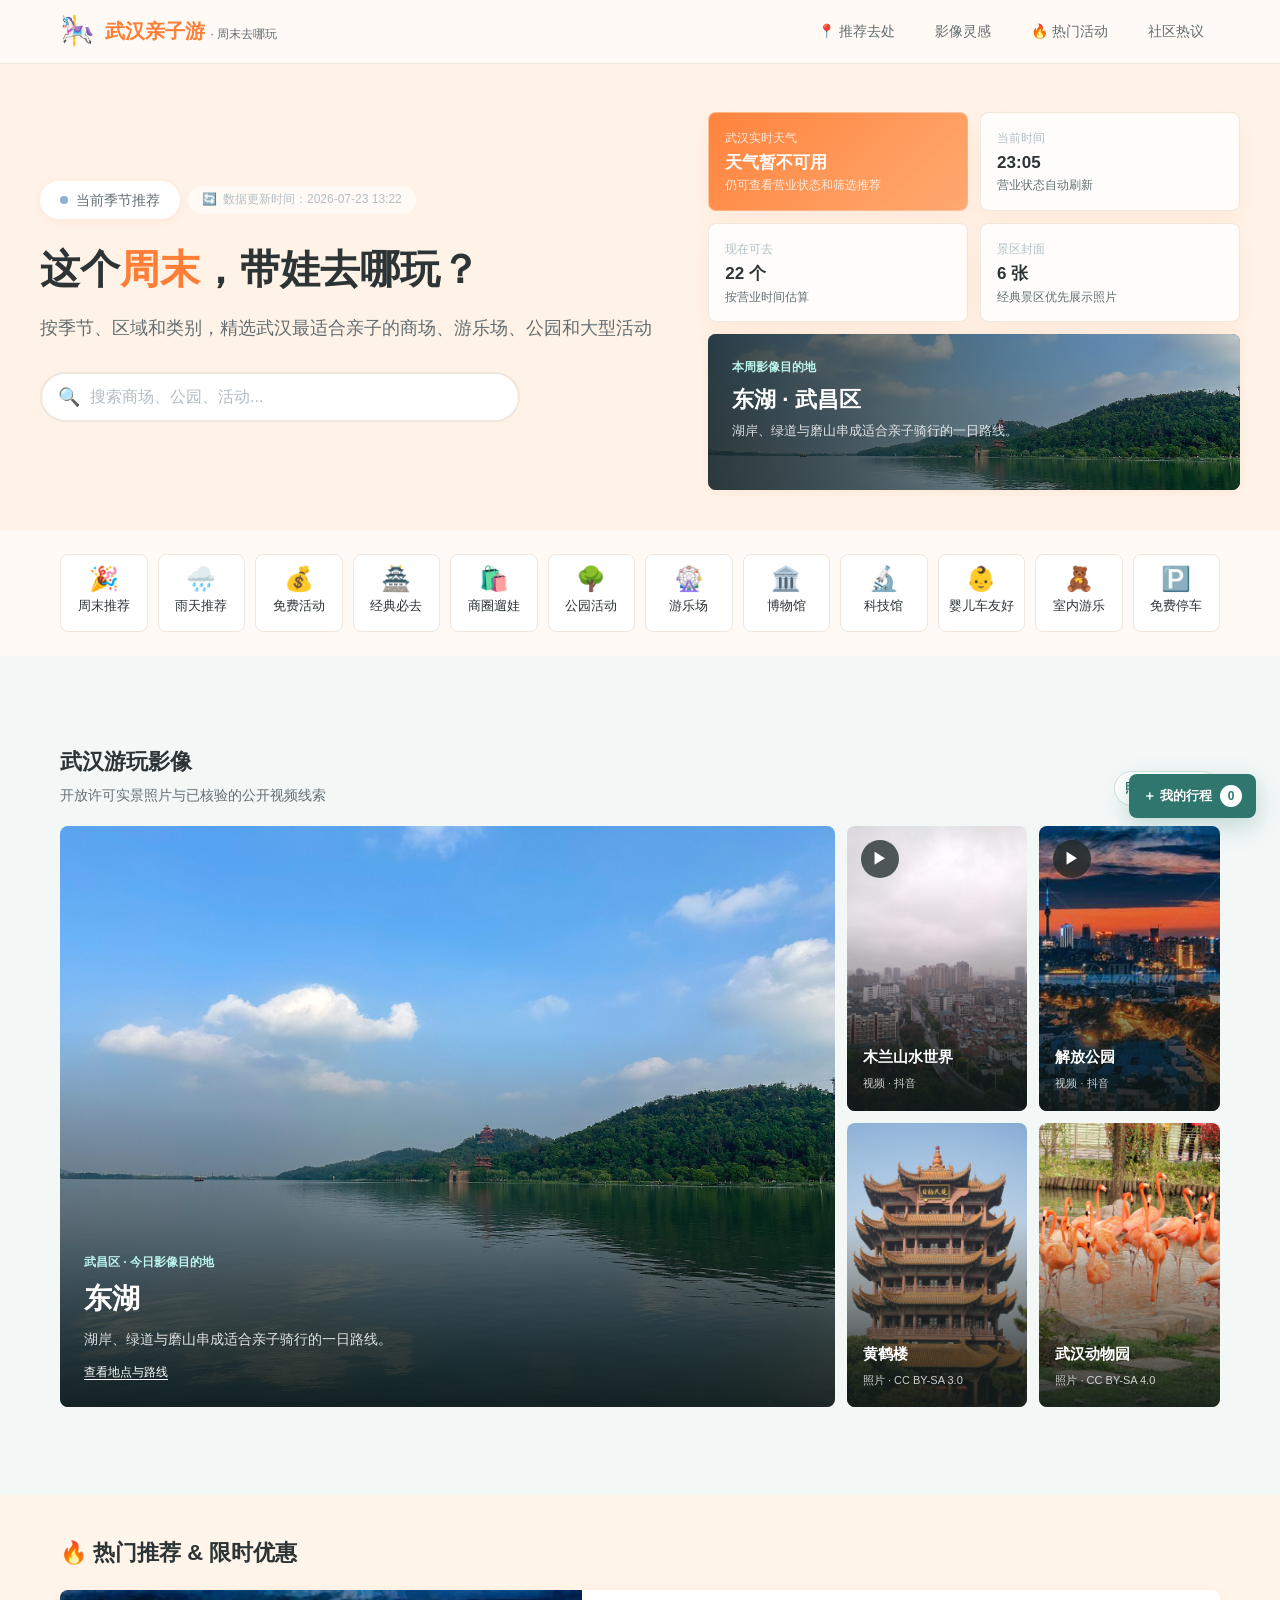
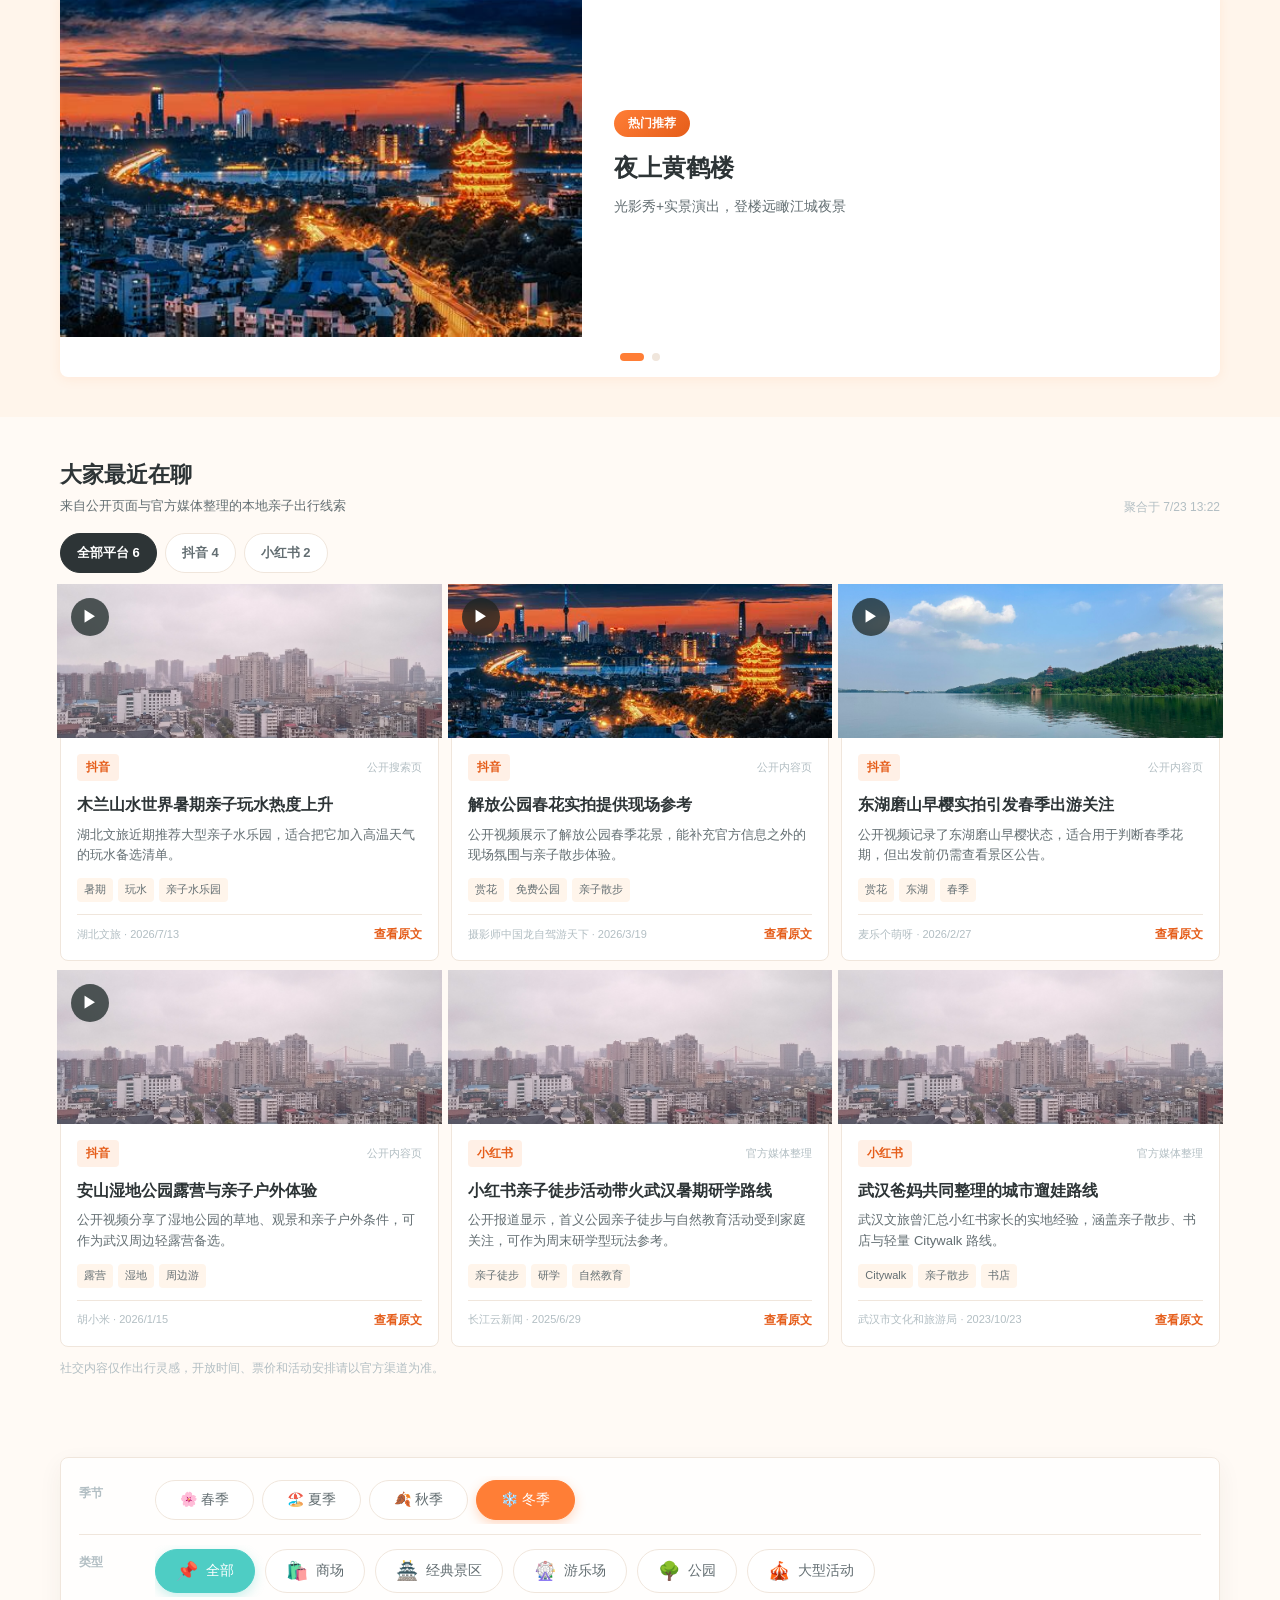
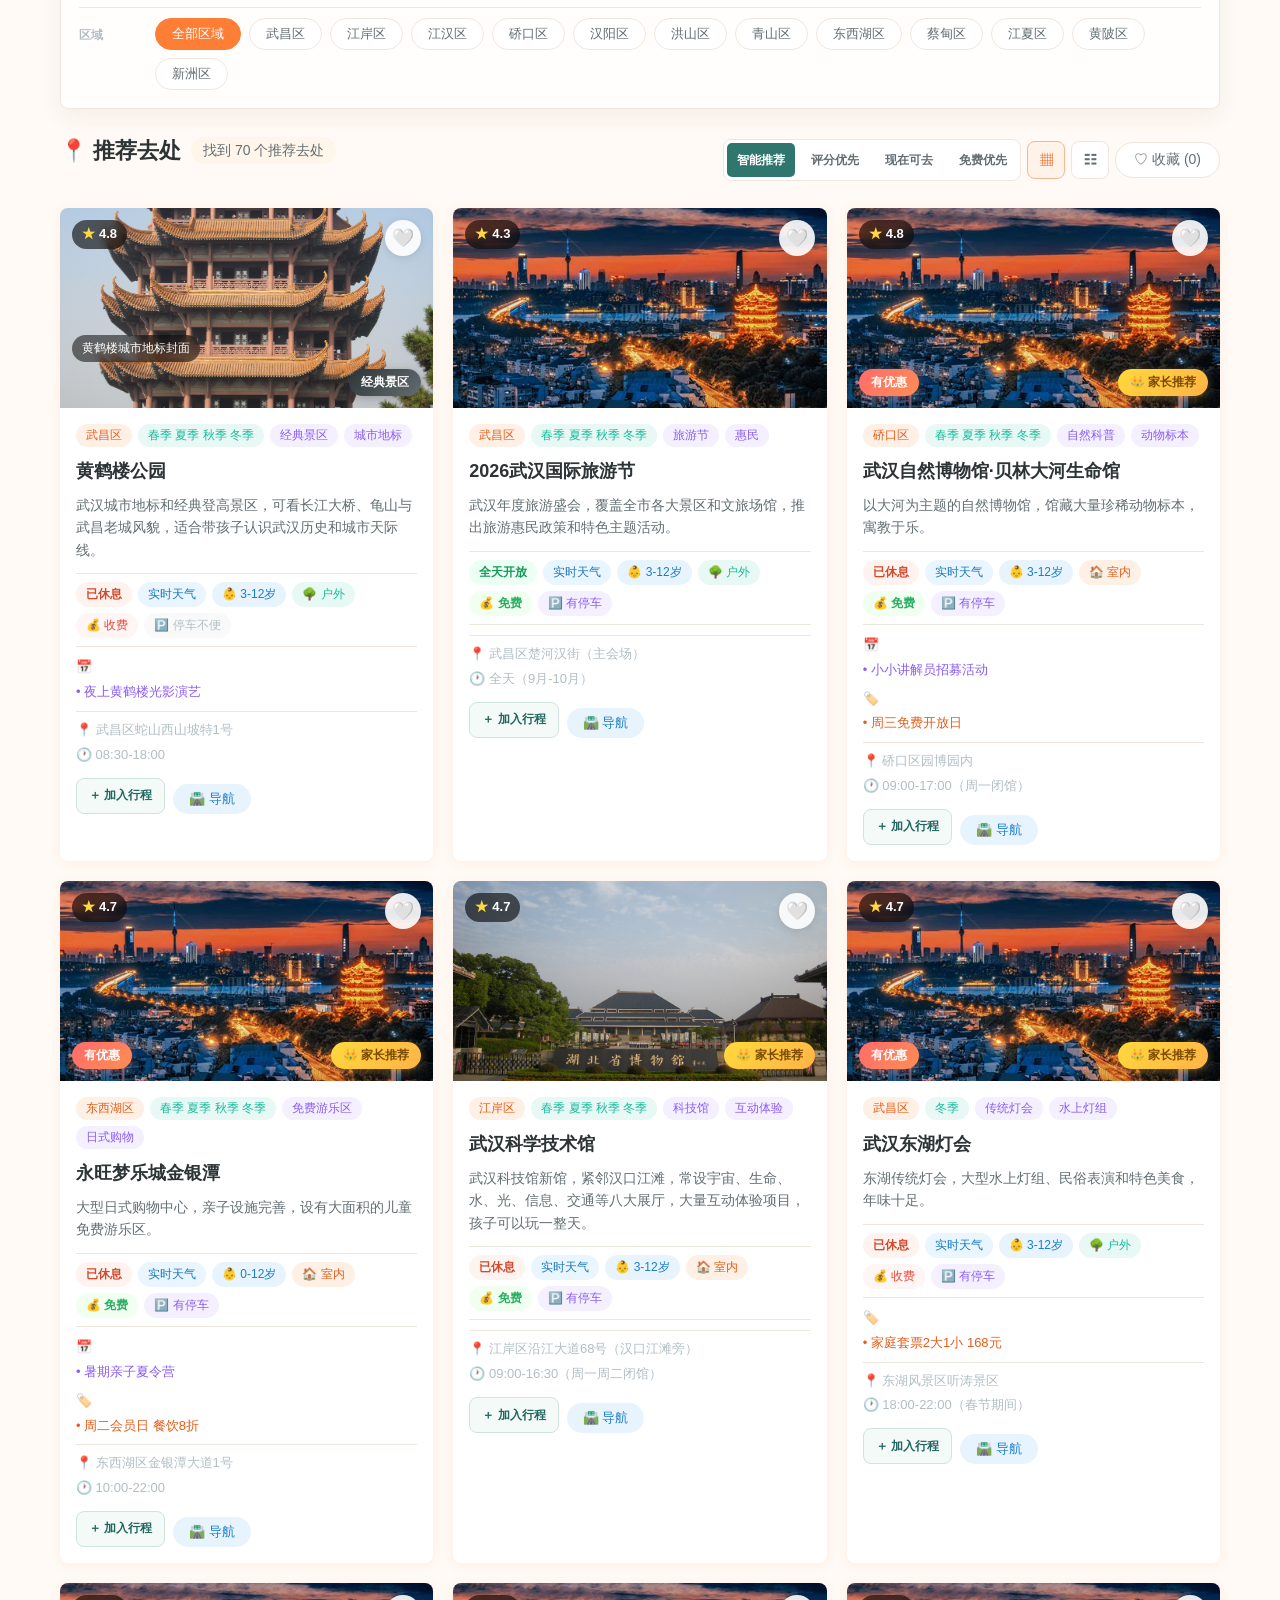
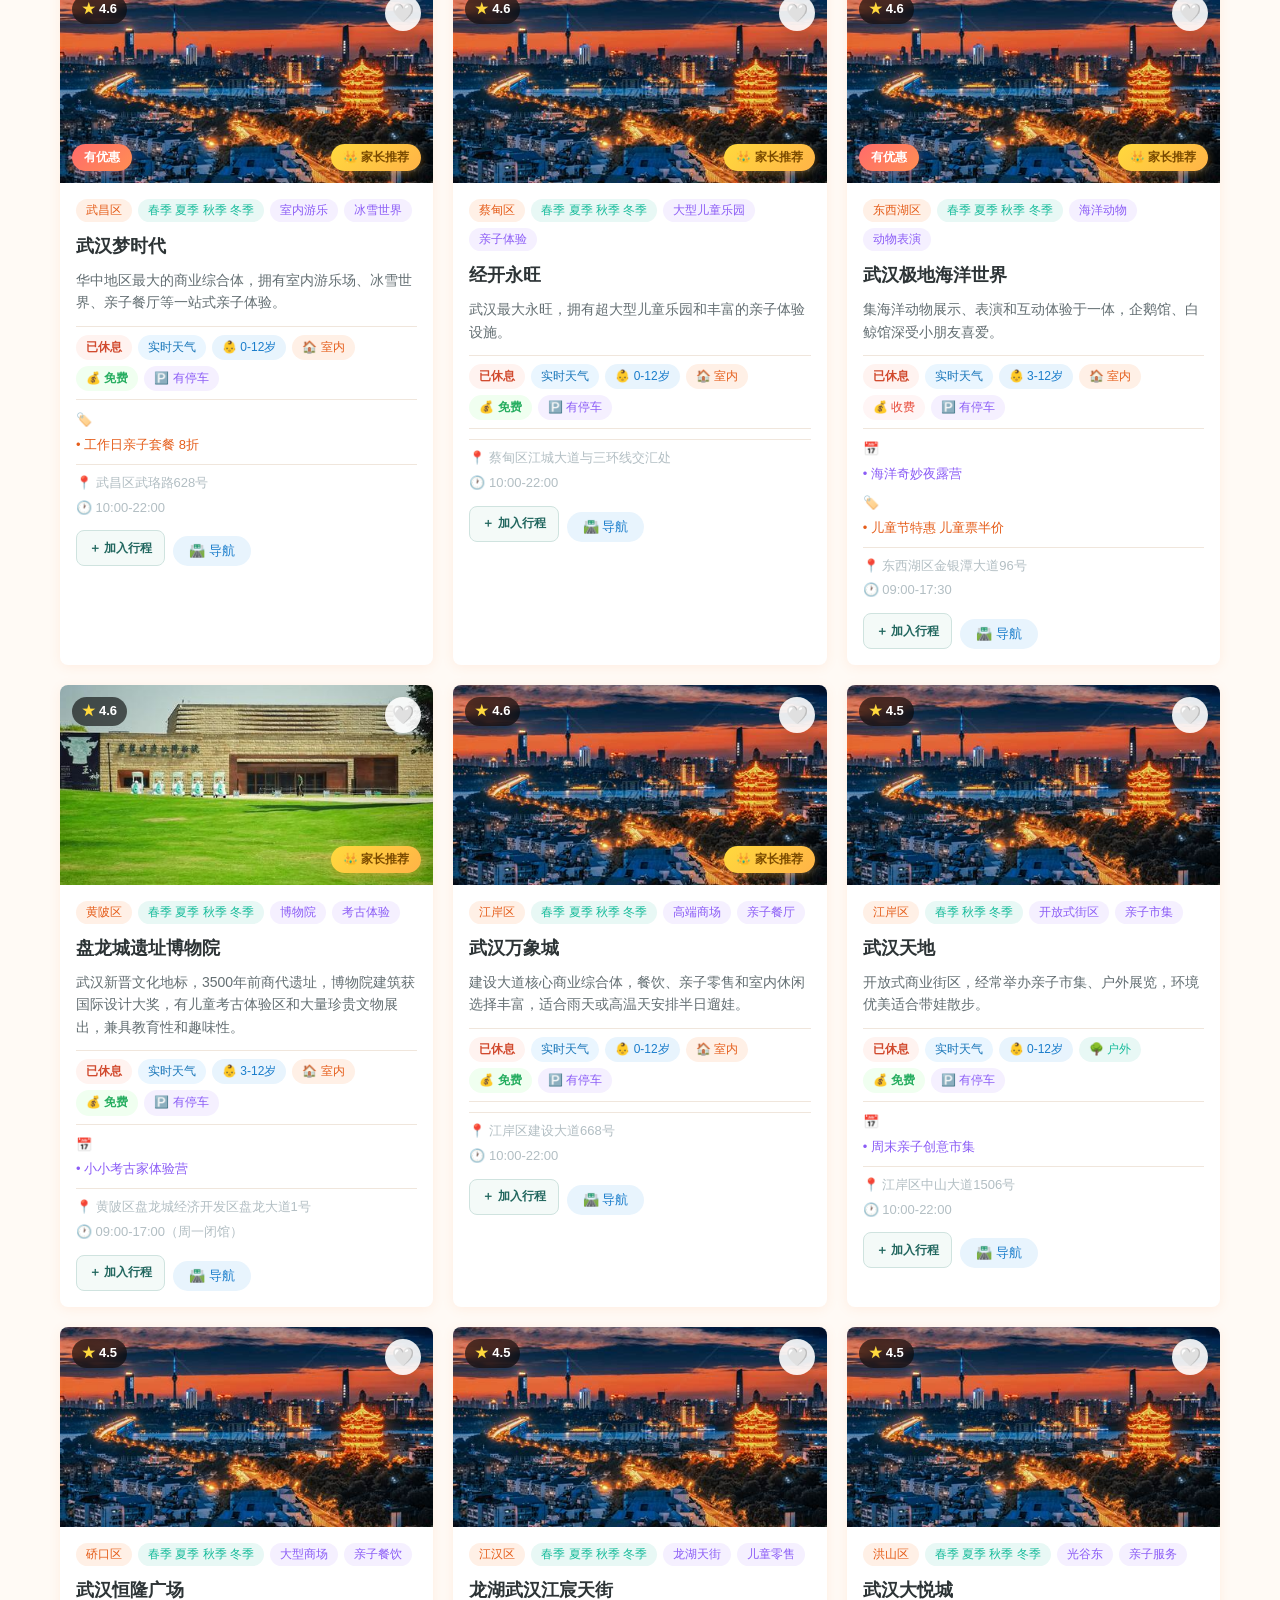
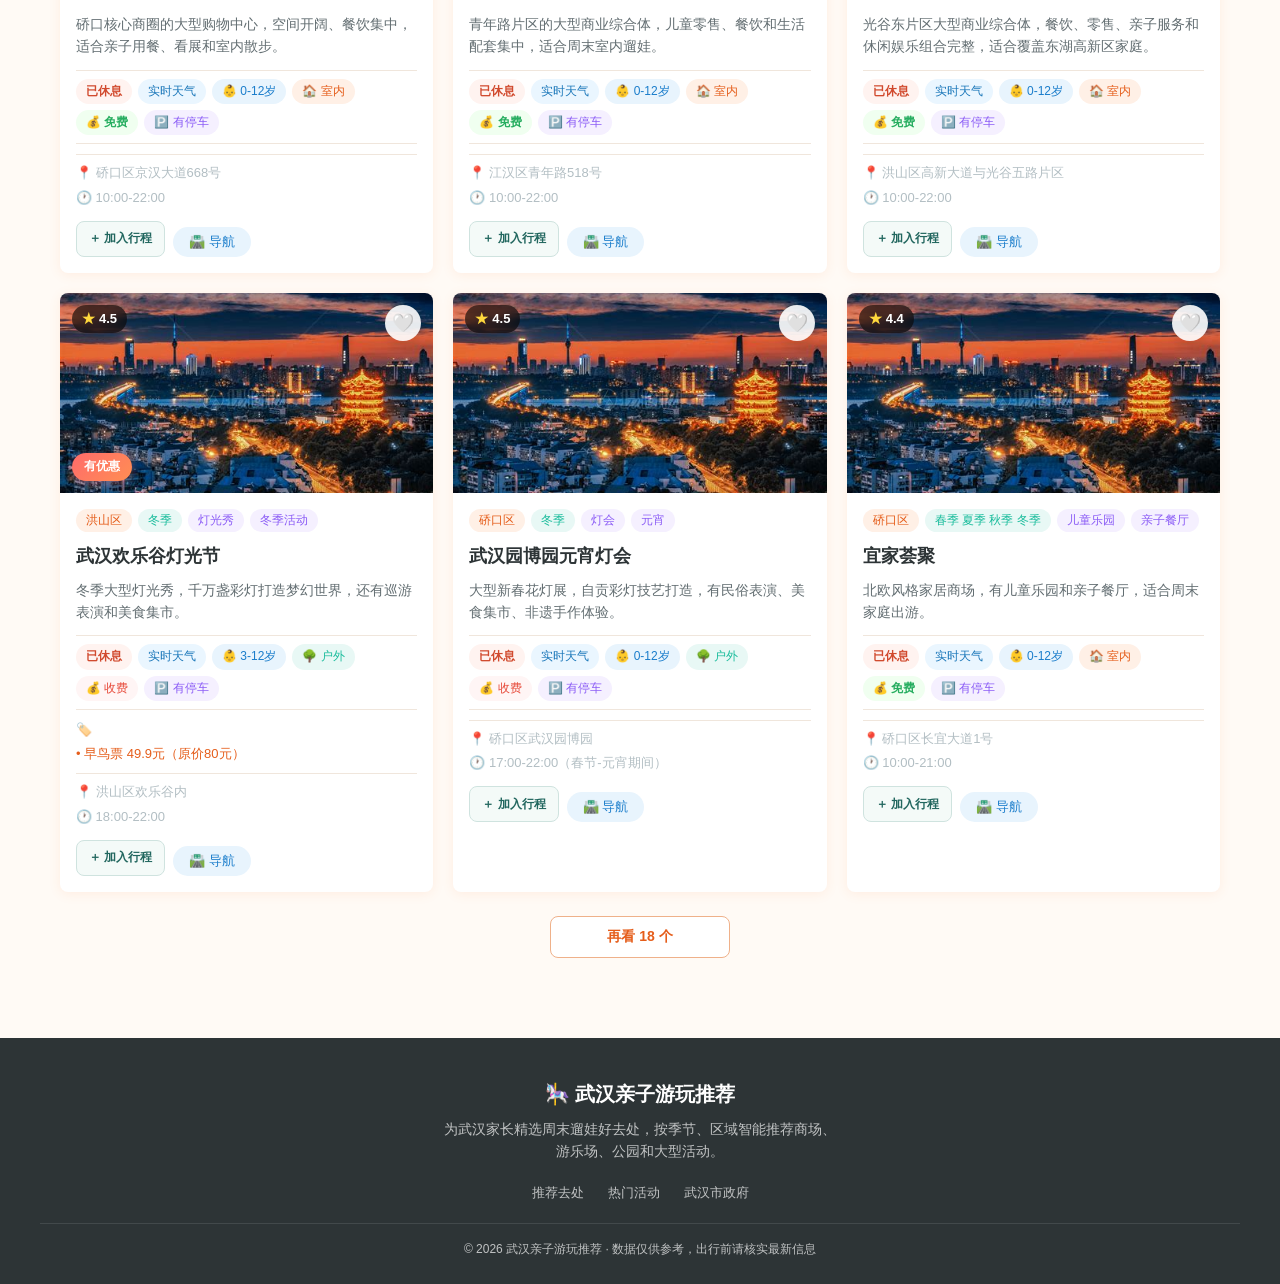
==== commit df5d8f9f: "feat: rebuild travel discovery experience" ====
--- a/index.html
+++ b/index.html
@@ -28,8 +28,8 @@
   --border: #F0E6DC;
   --shadow: 0 2px 12px rgba(255, 126, 54, 0.1);
   --shadow-hover: 0 8px 30px rgba(255, 126, 54, 0.18);
-  --radius: 16px;
-  --radius-sm: 10px;
+  --radius: 8px;
+  --radius-sm: 8px;
   --radius-xs: 6px;
   --transition: 0.3s cubic-bezier(0.4, 0, 0.2, 1);
   --max-width: 1200px;
@@ -189,21 +189,13 @@
 .hero {
   margin-top: var(--header-height);
   padding: 48px 20px 40px;
-  background: linear-gradient(135deg, #FFF5EB 0%, #FFE8D6 50%, #FFEDE0 100%);
+  background: #fff3e8;
   text-align: center;
   position: relative;
   overflow: hidden;
 }
 .hero::before {
-  content: '';
-  position: absolute;
-  top: -50%;
-  left: -50%;
-  width: 200%;
-  height: 200%;
-  background: radial-gradient(circle at 30% 40%, rgba(255, 126, 54, 0.06) 0%, transparent 50%),
-              radial-gradient(circle at 70% 60%, rgba(78, 205, 196, 0.06) 0%, transparent 50%);
-  animation: heroFloat 20s ease-in-out infinite;
+  content: none;
 }
 @keyframes heroFloat {
   0%, 100% { transform: translate(0, 0); }
@@ -1104,6 +1096,421 @@
   color: var(--text-light);
   font-size: 12px;
   line-height: 1.5;
+}
+
+/* ---- Media-led discovery ---- */
+.hero-photo {
+  grid-column: 1 / -1;
+  position: relative;
+  min-height: 156px;
+  overflow: hidden;
+  border-radius: var(--radius);
+  background: #223c3a;
+  box-shadow: var(--shadow);
+}
+.hero-photo img {
+  width: 100%;
+  height: 100%;
+  min-height: 156px;
+  position: absolute;
+  inset: 0;
+  object-fit: cover;
+}
+.hero-photo::after {
+  content: '';
+  position: absolute;
+  inset: 0;
+  background: linear-gradient(90deg, rgba(20, 32, 31, 0.82), rgba(20, 32, 31, 0.14));
+}
+.hero-photo-copy {
+  position: relative;
+  z-index: 1;
+  width: min(520px, 75%);
+  padding: 24px;
+  color: #fff;
+}
+.hero-photo-copy span {
+  display: block;
+  margin-bottom: 4px;
+  color: #baf4eb;
+  font-size: 12px;
+  font-weight: 700;
+}
+.hero-photo-copy strong {
+  display: block;
+  margin-bottom: 4px;
+  font-size: 22px;
+}
+.hero-photo-copy p {
+  color: rgba(255, 255, 255, 0.84);
+  font-size: 13px;
+}
+
+.media-section {
+  padding: 48px 0;
+  background: #f3f8f7;
+}
+.section-heading-row {
+  display: flex;
+  align-items: flex-end;
+  justify-content: space-between;
+  gap: 20px;
+  margin-bottom: 20px;
+}
+.section-heading-row .section-title { margin-bottom: 4px; }
+.section-kicker {
+  color: var(--text-secondary);
+  font-size: 14px;
+}
+.source-pill {
+  flex: 0 0 auto;
+  padding: 7px 10px;
+  border: 1px solid #cfe3df;
+  border-radius: 999px;
+  color: #22675f;
+  background: #fff;
+  font-size: 12px;
+  font-weight: 700;
+}
+.media-layout {
+  display: grid;
+  grid-template-columns: minmax(0, 1.35fr) minmax(320px, 0.65fr);
+  gap: 12px;
+  min-height: 470px;
+}
+.media-feature,
+.media-tile {
+  position: relative;
+  overflow: hidden;
+  border-radius: var(--radius);
+  background: #213936;
+  color: #fff;
+}
+.media-feature img,
+.media-tile img {
+  width: 100%;
+  height: 100%;
+  object-fit: cover;
+  transition: transform 200ms ease;
+}
+.media-feature:hover img,
+.media-tile:hover img { transform: scale(1.025); }
+.media-feature::after,
+.media-tile::after {
+  content: '';
+  position: absolute;
+  inset: 0;
+  background: linear-gradient(180deg, transparent 35%, rgba(15, 25, 24, 0.88));
+  pointer-events: none;
+}
+.media-feature-content,
+.media-tile-content {
+  position: absolute;
+  z-index: 1;
+  left: 0;
+  right: 0;
+  bottom: 0;
+  padding: 24px;
+}
+.media-feature-content h3 {
+  margin: 4px 0 6px;
+  font-size: 28px;
+}
+.media-feature-content p {
+  max-width: 620px;
+  color: rgba(255, 255, 255, 0.86);
+  font-size: 14px;
+}
+.media-eyebrow {
+  font-size: 12px;
+  font-weight: 700;
+  color: #baf4eb;
+}
+.media-source {
+  display: inline-flex;
+  margin-top: 12px;
+  font-size: 12px;
+  text-decoration: underline;
+  text-underline-offset: 3px;
+}
+.media-rail {
+  display: grid;
+  grid-template-columns: repeat(2, minmax(0, 1fr));
+  grid-template-rows: repeat(2, minmax(0, 1fr));
+  gap: 12px;
+}
+.media-tile-content { padding: 16px; }
+.media-tile-content strong {
+  display: block;
+  font-size: 15px;
+}
+.media-tile-content span {
+  font-size: 11px;
+  color: rgba(255, 255, 255, 0.78);
+}
+.media-play {
+  position: absolute;
+  z-index: 2;
+  top: 14px;
+  left: 14px;
+  display: grid;
+  width: 38px;
+  height: 38px;
+  place-items: center;
+  border-radius: 50%;
+  color: #fff;
+  background: rgba(20, 32, 31, 0.72);
+  backdrop-filter: blur(8px);
+}
+
+.social-card-media {
+  display: block;
+  position: relative;
+  height: 154px;
+  margin: -20px -20px 16px;
+  overflow: hidden;
+  background: #e6efed;
+}
+.social-card-media img {
+  width: 100%;
+  height: 100%;
+  object-fit: cover;
+}
+
+/* ---- Result controls ---- */
+.results-actions,
+.view-controls,
+.sort-control {
+  display: flex;
+  align-items: center;
+  gap: 6px;
+}
+.results-actions { flex-wrap: wrap; justify-content: flex-end; }
+.sort-control {
+  padding: 3px;
+  border: 1px solid var(--border);
+  border-radius: var(--radius);
+  background: #fff;
+}
+.sort-btn {
+  min-height: 34px;
+  padding: 6px 10px;
+  border-radius: 5px;
+  color: var(--text-secondary);
+  font-size: 12px;
+  font-weight: 600;
+}
+.sort-btn.active {
+  color: #fff;
+  background: #2f766f;
+}
+.view-btn {
+  display: grid;
+  width: 38px;
+  height: 38px;
+  place-items: center;
+  border: 1px solid var(--border);
+  border-radius: var(--radius);
+  color: var(--text-secondary);
+  background: #fff;
+}
+.view-btn.active {
+  color: var(--primary-dark);
+  border-color: #f4b78f;
+  background: #fff3e9;
+}
+.results-grid.view-list {
+  grid-template-columns: 1fr;
+}
+.results-grid.view-list .place-card {
+  display: grid;
+  grid-template-columns: minmax(260px, 34%) minmax(0, 1fr);
+}
+.results-grid.view-list .card-image {
+  height: 100%;
+  min-height: 280px;
+}
+.card-actions {
+  display: flex;
+  gap: 8px;
+  margin-top: 12px;
+}
+.plan-btn {
+  display: inline-flex;
+  align-items: center;
+  justify-content: center;
+  min-height: 36px;
+  padding: 7px 12px;
+  border: 1px solid #cfe3df;
+  border-radius: var(--radius);
+  color: #22675f;
+  background: #f4faf8;
+  font-size: 12px;
+  font-weight: 700;
+}
+.plan-btn.active {
+  color: #fff;
+  border-color: #2f766f;
+  background: #2f766f;
+}
+
+/* ---- Trip planner drawer ---- */
+.trip-toggle {
+  position: fixed;
+  right: 24px;
+  bottom: 82px;
+  z-index: 92;
+  display: inline-flex;
+  align-items: center;
+  gap: 8px;
+  min-height: 44px;
+  padding: 9px 14px;
+  border-radius: var(--radius);
+  color: #fff;
+  background: #2f766f;
+  box-shadow: 0 8px 24px rgba(47, 118, 111, 0.26);
+  font-weight: 700;
+}
+.trip-count {
+  display: grid;
+  min-width: 22px;
+  height: 22px;
+  place-items: center;
+  border-radius: 50%;
+  color: #2f766f;
+  background: #fff;
+  font-size: 12px;
+}
+.trip-overlay {
+  position: fixed;
+  inset: 0;
+  z-index: 300;
+  background: rgba(29, 38, 37, 0.42);
+  opacity: 0;
+  pointer-events: none;
+  transition: opacity 180ms ease;
+}
+.trip-overlay.open {
+  opacity: 1;
+  pointer-events: auto;
+}
+.trip-drawer {
+  position: absolute;
+  top: 0;
+  right: 0;
+  width: min(430px, 100%);
+  height: 100%;
+  padding: 24px;
+  overflow-y: auto;
+  background: #fff;
+  transform: translateX(100%);
+  transition: transform 200ms ease;
+}
+.trip-overlay.open .trip-drawer { transform: translateX(0); }
+.trip-header {
+  display: flex;
+  align-items: center;
+  justify-content: space-between;
+  gap: 16px;
+  padding-bottom: 16px;
+  border-bottom: 1px solid var(--border);
+}
+.trip-header h2 { font-size: 22px; }
+.icon-btn {
+  display: grid;
+  width: 38px;
+  height: 38px;
+  place-items: center;
+  border-radius: var(--radius);
+  color: var(--text-secondary);
+  background: var(--bg-section);
+  font-size: 20px;
+}
+.trip-summary {
+  display: flex;
+  justify-content: space-between;
+  gap: 12px;
+  padding: 16px 0;
+  color: var(--text-secondary);
+  font-size: 13px;
+}
+.trip-list {
+  display: grid;
+  gap: 8px;
+}
+.trip-item {
+  display: grid;
+  grid-template-columns: 64px minmax(0, 1fr) 34px;
+  gap: 12px;
+  align-items: center;
+  padding: 8px;
+  border: 1px solid var(--border);
+  border-radius: var(--radius);
+}
+.trip-item img {
+  width: 64px;
+  height: 56px;
+  object-fit: cover;
+  border-radius: 5px;
+}
+.trip-item strong,
+.trip-item span { display: block; }
+.trip-item span {
+  color: var(--text-secondary);
+  font-size: 12px;
+}
+.trip-empty {
+  padding: 48px 12px;
+  color: var(--text-secondary);
+  text-align: center;
+}
+.trip-footer {
+  display: grid;
+  grid-template-columns: 1fr 1fr;
+  gap: 8px;
+  margin-top: 20px;
+}
+.trip-action {
+  min-height: 42px;
+  padding: 9px 12px;
+  border-radius: var(--radius);
+  color: #fff;
+  background: var(--primary);
+  font-weight: 700;
+}
+.trip-action.secondary {
+  color: var(--text-secondary);
+  border: 1px solid var(--border);
+  background: #fff;
+}
+.load-more-wrap {
+  display: flex;
+  justify-content: center;
+  padding-top: 24px;
+}
+.load-more {
+  min-width: 180px;
+  min-height: 42px;
+  padding: 9px 18px;
+  border: 1px solid #efb18a;
+  border-radius: var(--radius);
+  color: var(--primary-dark);
+  background: #fff;
+  font-size: 14px;
+  font-weight: 700;
+}
+.load-more:hover {
+  color: #fff;
+  background: var(--primary);
+}
+
+@media (prefers-reduced-motion: reduce) {
+  *, *::before, *::after {
+    scroll-behavior: auto !important;
+    animation-duration: 0.01ms !important;
+    animation-iteration-count: 1 !important;
+    transition-duration: 0.01ms !important;
+  }
 }
 .chip-social {
   border-color: rgba(255, 126, 54, 0.2);
@@ -1209,6 +1616,57 @@
 
 /* ---- Responsive ---- */
 @media (max-width: 768px) {
+  .hero-photo { min-height: 180px; }
+  .hero-photo-copy { width: 100%; padding: 18px; }
+  .hero-photo-copy strong { font-size: 19px; }
+  .media-section { padding: 36px 0; }
+  .section-heading-row { align-items: flex-start; }
+  .source-pill { display: none; }
+  .media-layout {
+    grid-template-columns: 1fr;
+    min-height: 0;
+  }
+  .media-feature { min-height: 360px; }
+  .media-rail {
+    grid-template-columns: repeat(2, minmax(0, 1fr));
+    grid-template-rows: none;
+  }
+  .media-tile { min-height: 180px; }
+  .media-feature-content h3 { font-size: 23px; }
+  .results-header { align-items: flex-start; gap: 12px; }
+  .results-actions { justify-content: flex-start; }
+  .sort-control { width: 100%; overflow-x: auto; }
+  .sort-btn { flex: 1 0 auto; }
+  .results-grid.view-list .place-card { display: block; }
+  .results-grid.view-list .card-image { min-height: 210px; height: 210px; }
+  .trip-toggle { right: 16px; bottom: 72px; }
+  .trip-toggle {
+    width: 52px;
+    height: 52px;
+    justify-content: center;
+    padding: 0;
+    border-radius: 50%;
+  }
+  .trip-toggle > span:first-child {
+    width: 20px;
+    overflow: hidden;
+    color: transparent;
+    white-space: nowrap;
+  }
+  .trip-toggle > span:first-child::before {
+    content: '＋';
+    color: #fff;
+    font-size: 24px;
+  }
+  .trip-count {
+    position: absolute;
+    top: -5px;
+    right: -5px;
+    min-width: 20px;
+    height: 20px;
+    border: 2px solid #2f766f;
+  }
+  .trip-drawer { padding: 20px 16px; }
   :root { --header-height: 56px; }
 
   .header-nav { display: none; }
@@ -1436,6 +1894,7 @@
 
       <nav class="header-nav">
         <a href="#places">📍 推荐去处</a>
+        <a href="#media">影像灵感</a>
         <a href="#highlights">🔥 热门活动</a>
         <a href="#social-section">社区热议</a>
       </nav>
@@ -1446,6 +1905,7 @@
     <!-- Mobile Menu -->
     <div class="mobile-menu" id="mobile-menu">
       <a href="#places">📍 推荐去处</a>
+      <a href="#media">影像灵感</a>
       <a href="#highlights">🔥 热门活动</a>
       <a href="#social-section">社区热议</a>
       <a href="#footer">📋 关于我们</a>
@@ -1501,6 +1961,14 @@
           <span class="live-value" id="live-cover-count">-- 张</span>
           <span class="live-note">经典景区优先展示照片</span>
         </div>
+        <div class="hero-photo" id="hero-photo">
+          <img id="hero-photo-image" src="images/media/east-lake.jpg" alt="武汉东湖实景">
+          <div class="hero-photo-copy">
+            <span id="hero-photo-eyebrow">本周影像目的地</span>
+            <strong id="hero-photo-title">东湖 · 湖岸与绿道</strong>
+            <p id="hero-photo-caption">从实景开始选路线，再结合天气、营业状态和家长口碑做决定。</p>
+          </div>
+        </div>
       </div>
     </div>
   </section>
@@ -1509,6 +1977,23 @@
   <section class="quick-entry">
     <div class="section">
       <div class="quick-grid" id="quick-grid"></div>
+    </div>
+  </section>
+
+  <!-- Open-license photos and reviewed video links -->
+  <section class="media-section" id="media">
+    <div class="section">
+      <div class="section-heading-row">
+        <div>
+          <h2 class="section-title">武汉游玩影像</h2>
+          <p class="section-kicker">开放许可实景照片与已核验的公开视频线索</p>
+        </div>
+        <span class="source-pill">照片来源可追溯</span>
+      </div>
+      <div class="media-layout">
+        <a class="media-feature" id="media-feature" href="#places"></a>
+        <div class="media-rail" id="media-rail"></div>
+      </div>
     </div>
   </section>
 
@@ -1562,10 +2047,25 @@
         📍 推荐去处
         <span class="count" id="results-count"></span>
       </h2>
-      <button class="fav-toggle" id="fav-toggle">♡ 收藏</button>
+      <div class="results-actions">
+        <div class="sort-control" aria-label="结果排序">
+          <button class="sort-btn active" data-sort="smart">智能推荐</button>
+          <button class="sort-btn" data-sort="rating">评分优先</button>
+          <button class="sort-btn" data-sort="open">现在可去</button>
+          <button class="sort-btn" data-sort="free">免费优先</button>
+        </div>
+        <div class="view-controls" aria-label="结果视图">
+          <button class="view-btn active" data-view="grid" aria-label="网格视图" title="网格视图">▦</button>
+          <button class="view-btn" data-view="list" aria-label="列表视图" title="列表视图">☷</button>
+        </div>
+        <button class="fav-toggle" id="fav-toggle">♡ 收藏</button>
+      </div>
     </div>
 
     <div class="results-grid" id="results-grid"></div>
+    <div class="load-more-wrap" id="load-more-wrap">
+      <button class="load-more" id="load-more">加载更多</button>
+    </div>
 
     <!-- Empty State -->
     <div class="empty-state hidden" id="empty-state">
@@ -1574,6 +2074,32 @@
       <p>试试调整筛选条件或搜索其他关键词</p>
     </div>
   </section>
+
+  <button class="trip-toggle" id="trip-toggle" aria-label="打开我的行程">
+    <span>＋ 我的行程</span>
+    <span class="trip-count" id="trip-count">0</span>
+  </button>
+
+  <div class="trip-overlay" id="trip-overlay" aria-hidden="true">
+    <aside class="trip-drawer" role="dialog" aria-modal="true" aria-labelledby="trip-title">
+      <div class="trip-header">
+        <div>
+          <span class="section-kicker">本地保存 · 随时调整</span>
+          <h2 id="trip-title">我的周末行程</h2>
+        </div>
+        <button class="icon-btn" id="trip-close" aria-label="关闭行程">×</button>
+      </div>
+      <div class="trip-summary">
+        <span id="trip-summary-count">还没有加入地点</span>
+        <span id="trip-summary-duration">约 0 小时</span>
+      </div>
+      <div class="trip-list" id="trip-list"></div>
+      <div class="trip-footer">
+        <button class="trip-action secondary" id="trip-clear">清空</button>
+        <button class="trip-action" id="trip-copy">复制行程</button>
+      </div>
+    </aside>
+  </div>
 
   <!-- Scroll to Top -->
   <button class="scroll-top" id="scroll-top" aria-label="回到顶部">↑</button>
@@ -1681,6 +2207,11 @@
     generated_at: '',
     policy: {},
     platforms: [],
+    items: []
+  },
+  mediaGallery: {
+    generated_from: '',
+    usage_notice: '',
     items: []
   },
 
@@ -4093,6 +4624,13 @@
     DATA.socialFeed = { generated_at: '', policy: {}, platforms: [], items: [] };
   }
   try {
+    const mediaRes = await fetch('data/media_gallery.json');
+    if (!mediaRes.ok) throw new Error(`HTTP ${mediaRes.status}`);
+    DATA.mediaGallery = await mediaRes.json();
+  } catch (e) {
+    DATA.mediaGallery = { generated_from: '', usage_notice: '', items: [] };
+  }
+  try {
     const updateRes = await fetch('data/last_update.json');
     const updateData = await updateRes.json();
     document.getElementById('update-time-text').textContent = updateData.last_update || '未知';
@@ -4129,9 +4667,13 @@
   activeFreeFilter: false,
   activeQuick: null,
   activeSocialPlatform: 'all',
+  sortMode: 'smart',
+  viewMode: localStorage.getItem('wh-view-mode') || 'grid',
+  visibleLimit: 18,
   currentWeather: null,
   showFavoritesOnly: false,
-  favorites: JSON.parse(localStorage.getItem('wh-favorites') || '[]')
+  favorites: JSON.parse(localStorage.getItem('wh-favorites') || '[]'),
+  tripPlan: JSON.parse(localStorage.getItem('wh-trip-plan') || '[]')
 };
 
 // ===== DOM 引用 =====
@@ -4168,7 +4710,17 @@
   socialFilters: $('#social-filters'),
   socialGrid: $('#social-grid'),
   socialUpdated: $('#social-updated'),
-  socialNotice: $('#social-notice')
+  socialNotice: $('#social-notice'),
+  mediaFeature: $('#media-feature'),
+  mediaRail: $('#media-rail'),
+  tripToggle: $('#trip-toggle'),
+  tripCount: $('#trip-count'),
+  tripOverlay: $('#trip-overlay'),
+  tripList: $('#trip-list'),
+  tripSummaryCount: $('#trip-summary-count'),
+  tripSummaryDuration: $('#trip-summary-duration'),
+  loadMore: $('#load-more'),
+  loadMoreWrap: $('#load-more-wrap')
 };
 
 // ===== 初始化 =====
@@ -4177,8 +4729,11 @@
   renderCategoryTabs();
   renderDistrictFilter();
   renderHighlights();
+  renderMediaGallery();
   renderSocialFilters();
   renderSocialFeed();
+  renderTripPlan();
+  applyViewMode();
   setupEventListeners();
   filterAndRender();
   setupScrollAnimations();
@@ -4220,6 +4775,91 @@
               data-district="${d}">${d}</button>
     `).join('')}
   `;
+}
+
+// ===== 开放许可照片与视频线索 =====
+function mediaForPlace(place) {
+  if (!place) return null;
+  return (DATA.mediaGallery.items || []).find(item => Number(item.place_id) === Number(place.id)) || null;
+}
+
+function placeForSocial(item) {
+  const target = String(item.place_name || '').replace(/景区$/, '');
+  if (!target) return null;
+  return DATA.places.find(place => {
+    const name = String(place.name || '').replace(/景区$/, '');
+    return name.includes(target) || target.includes(name);
+  }) || null;
+}
+
+function socialPoster(item, index = 0) {
+  if (item.image) return item.image;
+  const place = placeForSocial(item);
+  const media = mediaForPlace(place);
+  const cityImage = (DATA.mediaGallery.items || []).find(mediaItem => mediaItem.slug === 'wuhan-skyline');
+  return media?.image || place?.cover || place?.image || cityImage?.image || '';
+}
+
+function renderMediaGallery() {
+  const gallery = DATA.mediaGallery.items || [];
+  if (!gallery.length || !el.mediaFeature || !el.mediaRail) return;
+
+  const feature = gallery.find(item => item.slug === 'east-lake') || gallery[0];
+  const featureHref = feature.place_id ? `#place-${feature.place_id}` : feature.source_url;
+  el.mediaFeature.href = featureHref;
+  el.mediaFeature.innerHTML = `
+    <img src="${escapeHtml(feature.image)}" alt="${escapeHtml(feature.name)}实景" loading="eager">
+    <div class="media-feature-content">
+      <span class="media-eyebrow">${escapeHtml(feature.district)} · 今日影像目的地</span>
+      <h3>${escapeHtml(feature.name)}</h3>
+      <p>${escapeHtml(feature.caption)}</p>
+      <span class="media-source">查看地点与路线</span>
+    </div>`;
+
+  const heroImage = document.getElementById('hero-photo-image');
+  if (heroImage) {
+    heroImage.src = feature.image;
+    heroImage.alt = `${feature.name}实景`;
+  }
+  const heroTitle = document.getElementById('hero-photo-title');
+  const heroCaption = document.getElementById('hero-photo-caption');
+  if (heroTitle) heroTitle.textContent = `${feature.name} · ${feature.district}`;
+  if (heroCaption) heroCaption.textContent = feature.caption;
+
+  const videoItems = (DATA.socialFeed.items || [])
+    .filter(item => item.platform === 'douyin' && item.url)
+    .slice(0, 2)
+    .map((item, index) => ({
+      name: item.place_name || item.title,
+      caption: item.title,
+      image: socialPoster(item, index),
+      href: item.url,
+      meta: `视频 · ${socialPlatformLabel(item.platform)}`,
+      video: true
+    }));
+  const photoItems = gallery
+    .filter(item => item.slug !== feature.slug)
+    .slice(0, Math.max(2, 4 - videoItems.length))
+    .map(item => ({
+      name: item.name,
+      caption: item.caption,
+      image: item.image,
+      href: item.place_id ? `#place-${item.place_id}` : item.source_url,
+      meta: `${item.kind === 'photo' ? '照片' : '影像'} · ${item.license}`,
+      video: false
+    }));
+  const railItems = [...videoItems, ...photoItems].slice(0, 4);
+
+  el.mediaRail.innerHTML = railItems.map(item => `
+    <a class="media-tile" href="${escapeHtml(item.href)}"
+       ${item.video ? 'target="_blank" rel="noopener noreferrer"' : ''}>
+      <img src="${escapeHtml(item.image)}" alt="${escapeHtml(item.name)}" loading="lazy">
+      ${item.video ? '<span class="media-play" aria-hidden="true">▶</span>' : ''}
+      <div class="media-tile-content">
+        <strong>${escapeHtml(item.name)}</strong>
+        <span>${escapeHtml(item.meta)}</span>
+      </div>
+    </a>`).join('');
 }
 
 // ===== 社交平台公开信息 =====
@@ -4293,8 +4933,13 @@
   el.socialNotice.textContent = DATA.socialFeed.policy?.display_notice ||
     '社交内容仅作出行灵感，开放时间、票价和活动安排请以官方渠道为准。';
 
-  el.socialGrid.innerHTML = items.map(item => `
+  el.socialGrid.innerHTML = items.map((item, index) => `
     <article class="social-card">
+      <a class="social-card-media" href="${escapeHtml(item.url)}" target="_blank" rel="noopener noreferrer"
+         aria-label="查看${escapeHtml(item.title)}原文">
+        <img src="${escapeHtml(socialPoster(item, index))}" alt="${escapeHtml(item.place_name || item.title)}" loading="lazy">
+        ${item.platform === 'douyin' ? '<span class="media-play" aria-hidden="true">▶</span>' : ''}
+      </a>
       <div class="social-card-top">
         <span class="social-platform">${escapeHtml(socialPlatformLabel(item.platform))}</span>
         <span class="social-source-type">${escapeHtml(socialSourceTypeLabel(item.source_type))}</span>
@@ -4324,9 +4969,14 @@
 // ===== 筛选与渲染 =====
 function filterAndRender() {
   const results = filterPlaces();
-  renderResults(results);
+  renderResults(results.slice(0, state.visibleLimit));
   updateFavBtnLabel();
   el.resultsCount.textContent = `找到 ${results.length} 个推荐去处`;
+  if (el.loadMoreWrap && el.loadMore) {
+    const remaining = Math.max(0, results.length - state.visibleLimit);
+    el.loadMoreWrap.classList.toggle('hidden', remaining === 0);
+    el.loadMore.textContent = remaining > 0 ? `再看 ${Math.min(18, remaining)} 个` : '已显示全部';
+  }
 }
 
 function isClassicPlace(place) {
@@ -4387,11 +5037,23 @@
     places = places.filter(p => state.favorites.includes(p.id));
   }
 
-  // 按经典景区和评分排序
+  // 结果排序
   places.sort((a, b) => {
+    if (state.sortMode === 'rating') return b.rating - a.rating;
+    if (state.sortMode === 'open') {
+      const openDelta = Number(getOpenStatus(b).isOpen) - Number(getOpenStatus(a).isOpen);
+      return openDelta || b.rating - a.rating;
+    }
+    if (state.sortMode === 'free') {
+      const freeDelta = Number(b.free || b.price === 0) - Number(a.free || a.price === 0);
+      return freeDelta || b.rating - a.rating;
+    }
     const classicDelta = Number(isClassicPlace(b)) - Number(isClassicPlace(a));
-    if (state.activeCategory === 'classic' && classicDelta !== 0) return classicDelta;
-    return b.rating - a.rating;
+    const socialDelta = Number(b.socialMentions || 0) - Number(a.socialMentions || 0);
+    const openDelta = Number(getOpenStatus(b).isOpen) - Number(getOpenStatus(a).isOpen);
+    if (classicDelta !== 0) return classicDelta;
+    if (socialDelta !== 0) return socialDelta;
+    return openDelta || b.rating - a.rating;
   });
 
   return places;
@@ -4404,11 +5066,15 @@
     return;
   }
   el.emptyState.classList.add('hidden');
+  el.resultsGrid.classList.toggle('view-list', state.viewMode === 'list');
   el.resultsGrid.innerHTML = places.map(p => createCard(p)).join('');
 
   // 绑定收藏按钮
   $$('.fav-btn', el.resultsGrid).forEach(btn => {
     btn.addEventListener('click', toggleFavorite);
+  });
+  $$('.plan-btn', el.resultsGrid).forEach(btn => {
+    btn.addEventListener('click', toggleTripPlace);
   });
 
   // View animation
@@ -4535,12 +5201,13 @@
 }
 
 function coverImage(place) {
-  return place.cover || place.image || placeImage(place);
+  return mediaForPlace(place)?.image || place.cover || place.image || placeImage(place);
 }
 
 // ===== 卡片模板 =====
 function createCard(place) {
   const isFav = state.favorites.includes(place.id);
+  const isInTrip = state.tripPlan.includes(place.id);
   const seasonLabels = place.seasons.map(s => {
     const found = DATA.seasons.find(se => se.id === s);
     return found ? found.label.split(' ')[1] : s;
@@ -4554,13 +5221,15 @@
   const coverCaption = classic ? (place.coverNote || '经典景区封面照') : '';
 
   return `
-    <article class="place-card" data-id="${place.id}" data-animate>
+    <article class="place-card" id="place-${place.id}" data-id="${place.id}" data-animate>
       <div class="card-image">
         <img src="${coverImage(place)}" alt="${place.name}" loading="lazy" onerror="this.onerror=null;this.src='${placeImage(place)}'">
         <div class="card-rating">
           <span class="star">★</span> ${place.rating}
         </div>
-        <button class="fav-btn ${isFav ? 'active' : ''}" data-id="${place.id}">
+        <button class="fav-btn ${isFav ? 'active' : ''}" data-id="${place.id}"
+                aria-label="${isFav ? '取消收藏' : '收藏'}${escapeHtml(place.name)}"
+                aria-pressed="${isFav}">
           ${isFav ? '❤️' : '🤍'}
         </button>
         ${hasDeals ? '<span class="badge-deal">有优惠</span>' : ''}
@@ -4617,6 +5286,12 @@
         <div class="card-meta">
           <span>📍 ${place.address}</span>
           <span>🕐 ${place.hours}</span>
+        </div>
+        <div class="card-actions">
+          <button class="plan-btn ${isInTrip ? 'active' : ''}" data-id="${place.id}"
+                  aria-pressed="${isInTrip}">
+            ${isInTrip ? '✓ 已加入行程' : '＋ 加入行程'}
+          </button>
           <button class="nav-btn" data-id="${place.id}" onclick="showMapPicker(${place.id})">🛣️ 导航</button>
         </div>
       </div>
@@ -4643,6 +5318,115 @@
   }
 
   localStorage.setItem('wh-favorites', JSON.stringify(state.favorites));
+  updateFavBtnLabel();
+}
+
+// ===== 我的行程 =====
+function toggleTripPlace(e) {
+  const id = Number(e.currentTarget.dataset.id);
+  const index = state.tripPlan.indexOf(id);
+  if (index > -1) {
+    state.tripPlan.splice(index, 1);
+    showToast('已从行程移除');
+  } else {
+    state.tripPlan.push(id);
+    showToast('已加入我的行程');
+  }
+  localStorage.setItem('wh-trip-plan', JSON.stringify(state.tripPlan));
+  renderTripPlan();
+  filterAndRender();
+}
+
+function renderTripPlan() {
+  const places = state.tripPlan
+    .map(id => DATA.places.find(place => Number(place.id) === Number(id)))
+    .filter(Boolean);
+  state.tripPlan = places.map(place => place.id);
+  localStorage.setItem('wh-trip-plan', JSON.stringify(state.tripPlan));
+
+  if (el.tripCount) el.tripCount.textContent = places.length;
+  if (el.tripSummaryCount) {
+    el.tripSummaryCount.textContent = places.length
+      ? `${places.length} 个地点 · ${new Set(places.map(place => place.district)).size} 个区域`
+      : '还没有加入地点';
+  }
+  if (el.tripSummaryDuration) {
+    const hours = Math.max(0, Math.round(places.length * 2.5));
+    el.tripSummaryDuration.textContent = `约 ${hours} 小时`;
+  }
+  if (!el.tripList) return;
+  if (!places.length) {
+    el.tripList.innerHTML = '<div class="trip-empty">从地点卡片中加入想去的地方</div>';
+    return;
+  }
+  el.tripList.innerHTML = places.map((place, index) => `
+    <div class="trip-item">
+      <img src="${escapeHtml(coverImage(place))}" alt="" loading="lazy">
+      <div>
+        <strong>${index + 1}. ${escapeHtml(place.name)}</strong>
+        <span>${escapeHtml(place.district)} · ${escapeHtml(getOpenStatus(place).label)}</span>
+      </div>
+      <button class="icon-btn trip-remove" data-id="${place.id}"
+              aria-label="从行程移除${escapeHtml(place.name)}">×</button>
+    </div>`).join('');
+  $$('.trip-remove', el.tripList).forEach(button => {
+    button.addEventListener('click', () => {
+      state.tripPlan = state.tripPlan.filter(id => Number(id) !== Number(button.dataset.id));
+      localStorage.setItem('wh-trip-plan', JSON.stringify(state.tripPlan));
+      renderTripPlan();
+      filterAndRender();
+    });
+  });
+}
+
+function openTripDrawer() {
+  el.tripOverlay?.classList.add('open');
+  el.tripOverlay?.setAttribute('aria-hidden', 'false');
+  document.body.style.overflow = 'hidden';
+}
+
+function closeTripDrawer() {
+  el.tripOverlay?.classList.remove('open');
+  el.tripOverlay?.setAttribute('aria-hidden', 'true');
+  document.body.style.overflow = '';
+}
+
+async function copyTripPlan() {
+  const places = state.tripPlan
+    .map(id => DATA.places.find(place => Number(place.id) === Number(id)))
+    .filter(Boolean);
+  if (!places.length) {
+    showToast('先加入一个想去的地方');
+    return;
+  }
+  const text = [
+    '我的武汉周末行程',
+    ...places.map((place, index) =>
+      `${index + 1}. ${place.name}｜${place.district}｜${place.address}｜${place.hours}`
+    ),
+    '开放时间和活动安排请在出发前核实。'
+  ].join('\n');
+  try {
+    await navigator.clipboard.writeText(text);
+    showToast('行程已复制');
+  } catch (error) {
+    const textarea = document.createElement('textarea');
+    textarea.value = text;
+    textarea.style.position = 'fixed';
+    textarea.style.opacity = '0';
+    document.body.appendChild(textarea);
+    textarea.select();
+    document.execCommand('copy');
+    textarea.remove();
+    showToast('行程已复制');
+  }
+}
+
+function applyViewMode() {
+  el.resultsGrid?.classList.toggle('view-list', state.viewMode === 'list');
+  $$('.view-btn').forEach(button => {
+    button.classList.toggle('active', button.dataset.view === state.viewMode);
+  });
 }
 
 // ===== 高亮/轮播 =====
@@ -4672,31 +5456,22 @@
       '限时活动': { g1: 'FF6B6B', g2: 'EE5A24', icon: '⏰', deco: `<circle cx="700" cy="80" r="160" fill="rgba(255,255,255,0.06)"/><circle cx="120" cy="350" r="120" fill="rgba(255,255,255,0.05)"/><circle cx="350" cy="60" r="3" fill="rgba(255,255,255,0.2)"/><circle cx="450" cy="45" r="4" fill="rgba(255,255,255,0.15)"/><circle cx="550" cy="55" r="2.5" fill="rgba(255,255,255,0.2)"/><circle cx="300" cy="70" r="2" fill="rgba(255,255,255,0.15)"/>` },
       '限时优惠': { g1: 'FF6B6B', g2: 'EE5A24', icon: '🏷️', deco: `<circle cx="700" cy="80" r="160" fill="rgba(255,255,255,0.06)"/><circle cx="120" cy="350" r="120" fill="rgba(255,255,255,0.05)"/><circle cx="350" cy="50" r="3" fill="rgba(255,255,255,0.2)"/><circle cx="450" cy="65" r="2.5" fill="rgba(255,255,255,0.15)"/><circle cx="550" cy="50" r="3.5" fill="rgba(255,255,255,0.2)"/>` },
     };
-    const hc = hlConfig[h.badge] || { g1: '636E72', g2: 'B2BEC3', icon: '🎯', deco: '' };
-    const hlTitle = h.title.replace(/&/g, '&amp;').replace(/"/g, '&quot;');
-    const hlDesc = h.desc.replace(/&/g, '&amp;').replace(/"/g, '&quot;');
-    const hlSrc = `data:image/svg+xml,${encodeURIComponent(
-      `<svg xmlns="http://www.w3.org/2000/svg" width="800" height="400">
-        <defs><linearGradient id="h" x1="0" y1="0" x2="1" y2="1">
-          <stop offset="0" stop-color="#${hc.g1}"/><stop offset="1" stop-color="#${hc.g2}"/>
-        </linearGradient></defs>
-        <rect width="800" height="400" fill="url(#h)"/>
-        ${hc.deco}
-        <text x="120" y="160" font-size="80">${hc.icon}</text>
-        <text x="120" y="240" fill="#fff" font-size="32" font-weight="700" font-family="system-ui,sans-serif">${hlTitle}</text>
-        <text x="120" y="280" fill="rgba(255,255,255,0.85)" font-size="18" font-family="system-ui,sans-serif">${hlDesc}</text>
-      </svg>`
-    )}`;
+    const linkedId = Number(String(h.link || '').match(/place-(\d+)/)?.[1]);
+    const linkedPlace = DATA.places.find(place => Number(place.id) === linkedId);
+    const licensedMedia = mediaForPlace(linkedPlace);
+    const galleryFallback = (DATA.mediaGallery.items || [])[i % Math.max((DATA.mediaGallery.items || []).length, 1)];
+    const hlSrc = licensedMedia?.image || linkedPlace?.cover || linkedPlace?.image ||
+      galleryFallback?.image || h.image || placeImage({ name: h.title, category: 'event' });
     return `
     <div class="highlight-slide ${i === 0 ? 'active' : ''}" data-index="${i}">
       <a href="${h.link}" class="highlight-link">
         <div class="highlight-img">
-          <img src="${hlSrc}" alt="${h.title}">
+          <img src="${escapeHtml(hlSrc)}" alt="${escapeHtml(h.title)}">
         </div>
         <div class="highlight-info">
-          <span class="highlight-badge">${h.badge}</span>
-          <h3>${h.title}</h3>
-          <p>${h.desc}</p>
+          <span class="highlight-badge">${escapeHtml(h.badge)}</span>
+          <h3>${escapeHtml(h.title)}</h3>
+          <p>${escapeHtml(h.desc)}</p>
         </div>
       </a>
     </div>`;
@@ -4750,6 +5525,40 @@
 
 // ===== 事件绑定 =====
 function setupEventListeners() {
+  $$('.sort-btn').forEach(button => {
+    button.addEventListener('click', () => {
+      state.sortMode = button.dataset.sort;
+      $$('.sort-btn').forEach(item => item.classList.toggle('active', item === button));
+      filterAndRender();
+    });
+  });
+
+  $$('.view-btn').forEach(button => {
+    button.addEventListener('click', () => {
+      state.viewMode = button.dataset.view;
+      localStorage.setItem('wh-view-mode', state.viewMode);
+      applyViewMode();
+    });
+  });
+
+  el.tripToggle?.addEventListener('click', openTripDrawer);
+  el.loadMore?.addEventListener('click', () => {
+    state.visibleLimit += 18;
+    filterAndRender();
+  });
+  document.getElementById('trip-close')?.addEventListener('click', closeTripDrawer);
+  document.getElementById('trip-copy')?.addEventListener('click', copyTripPlan);
+  document.getElementById('trip-clear')?.addEventListener('click', () => {
+    state.tripPlan = [];
+    localStorage.setItem('wh-trip-plan', '[]');
+    renderTripPlan();
+    filterAndRender();
+    showToast('行程已清空');
+  });
+  el.tripOverlay?.addEventListener('click', event => {
+    if (event.target === el.tripOverlay) closeTripDrawer();
+  });
+
   el.socialFilters?.addEventListener('click', (e) => {
     const filter = e.target.closest('.social-filter');
     if (!filter) return;
@@ -4895,7 +5704,10 @@
 
   // ESC 键关闭菜单
   document.addEventListener('keydown', (e) => {
-    if (e.key === 'Escape') el.mobileMenu.classList.remove('open');
+    if (e.key === 'Escape') {
+      el.mobileMenu.classList.remove('open');
+      closeTripDrawer();
+    }
   });
 
   // 键盘导航
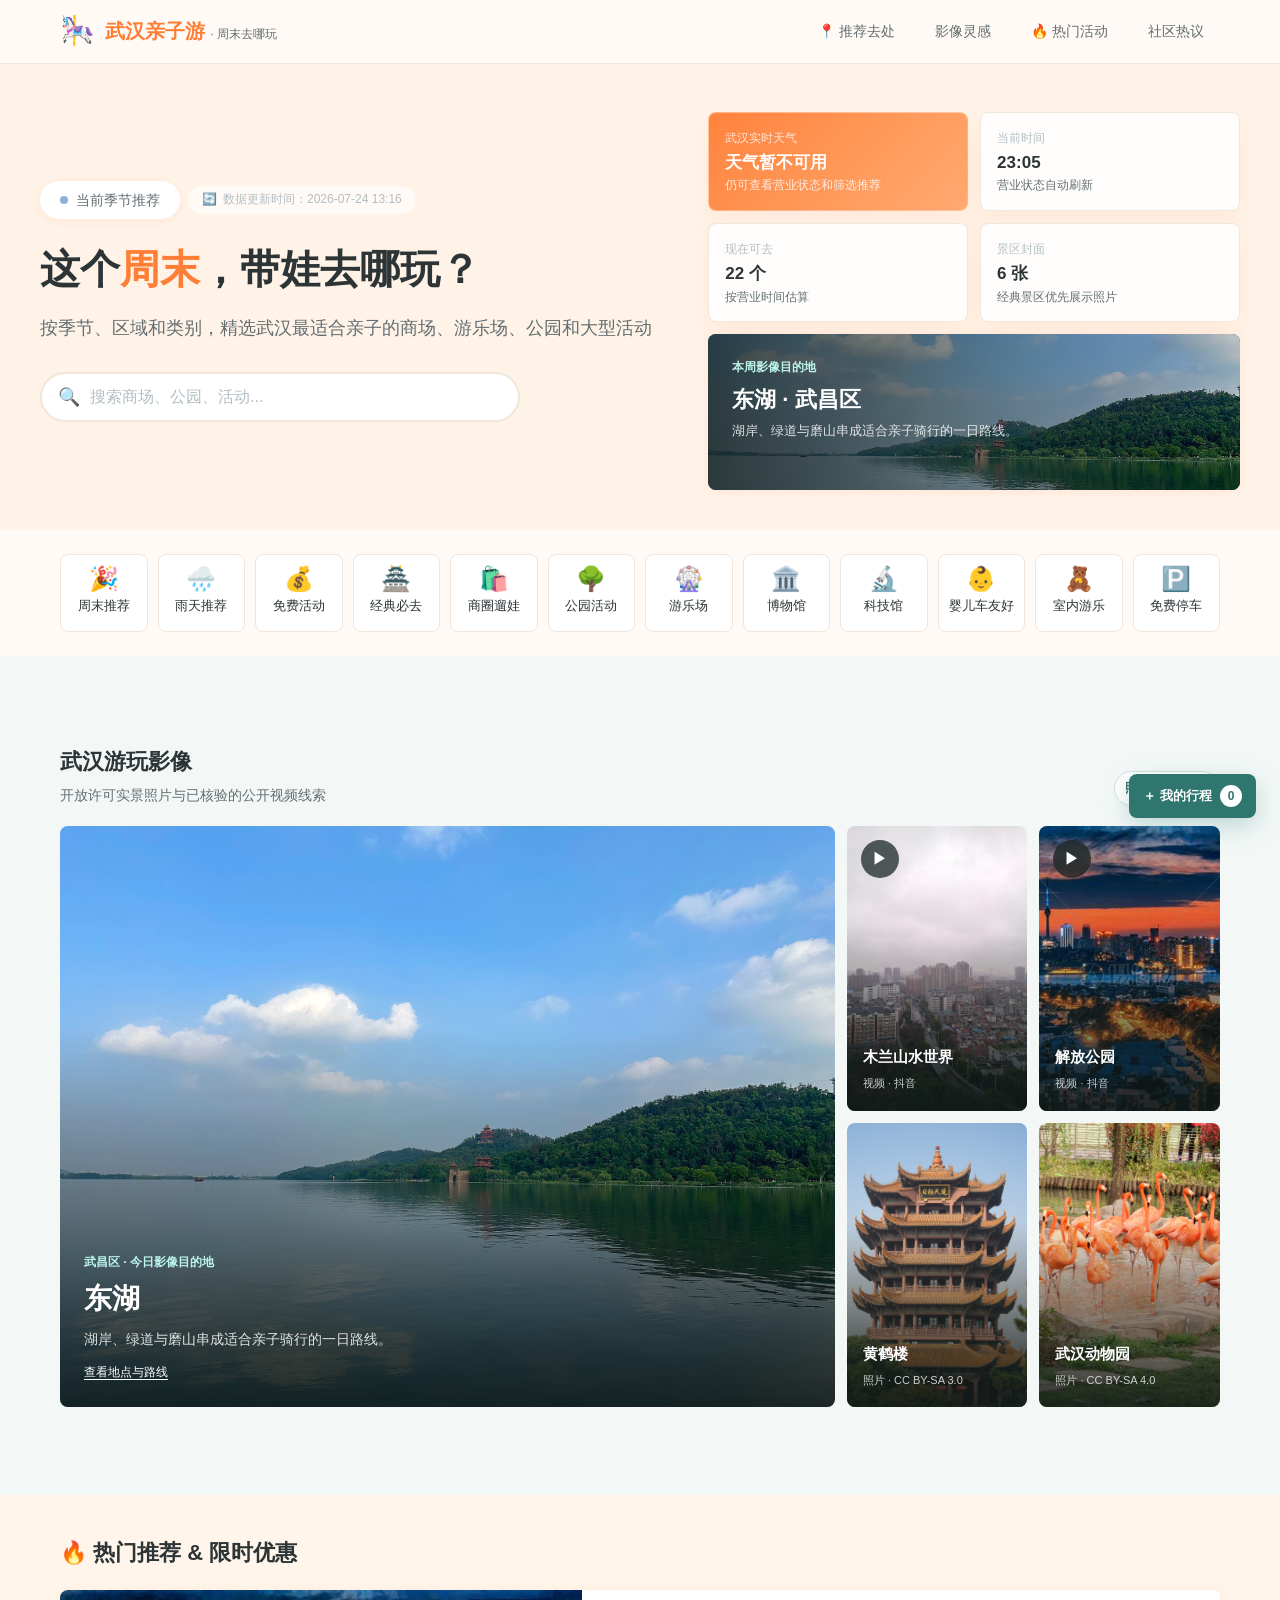
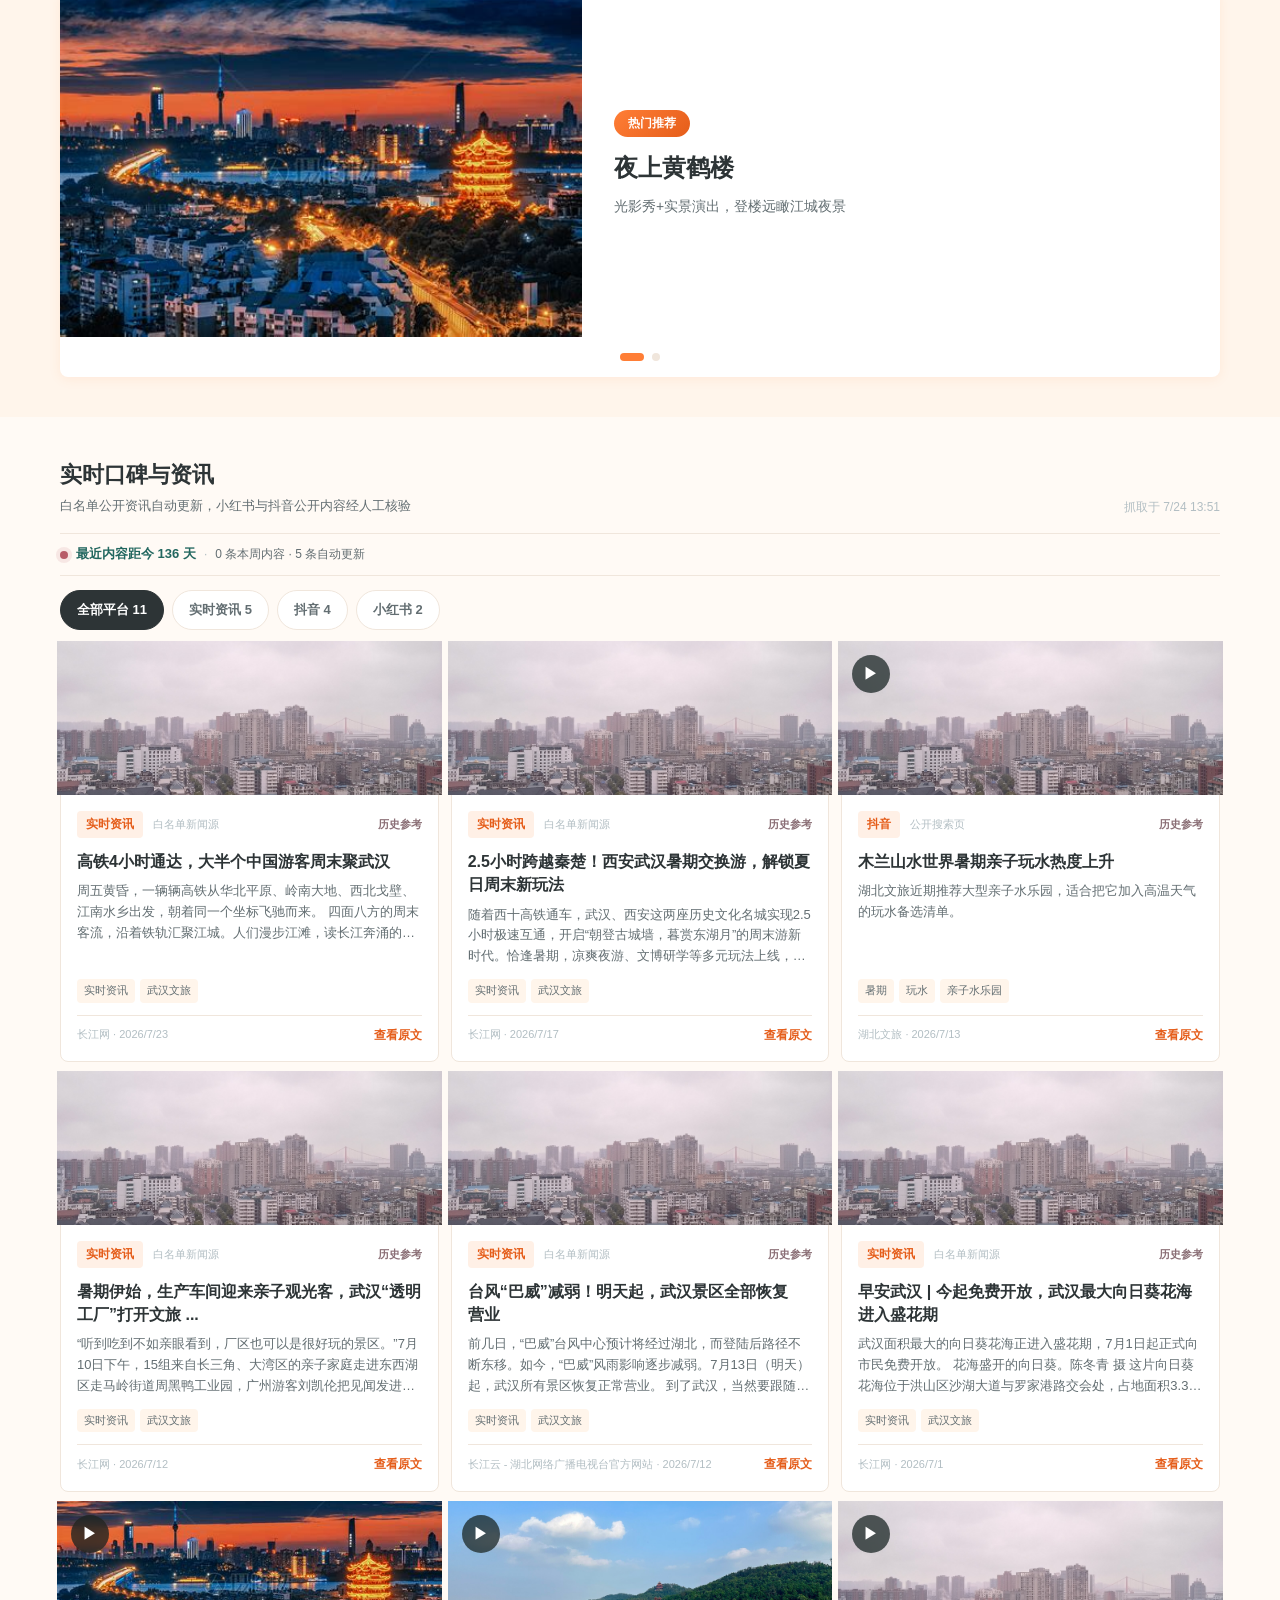
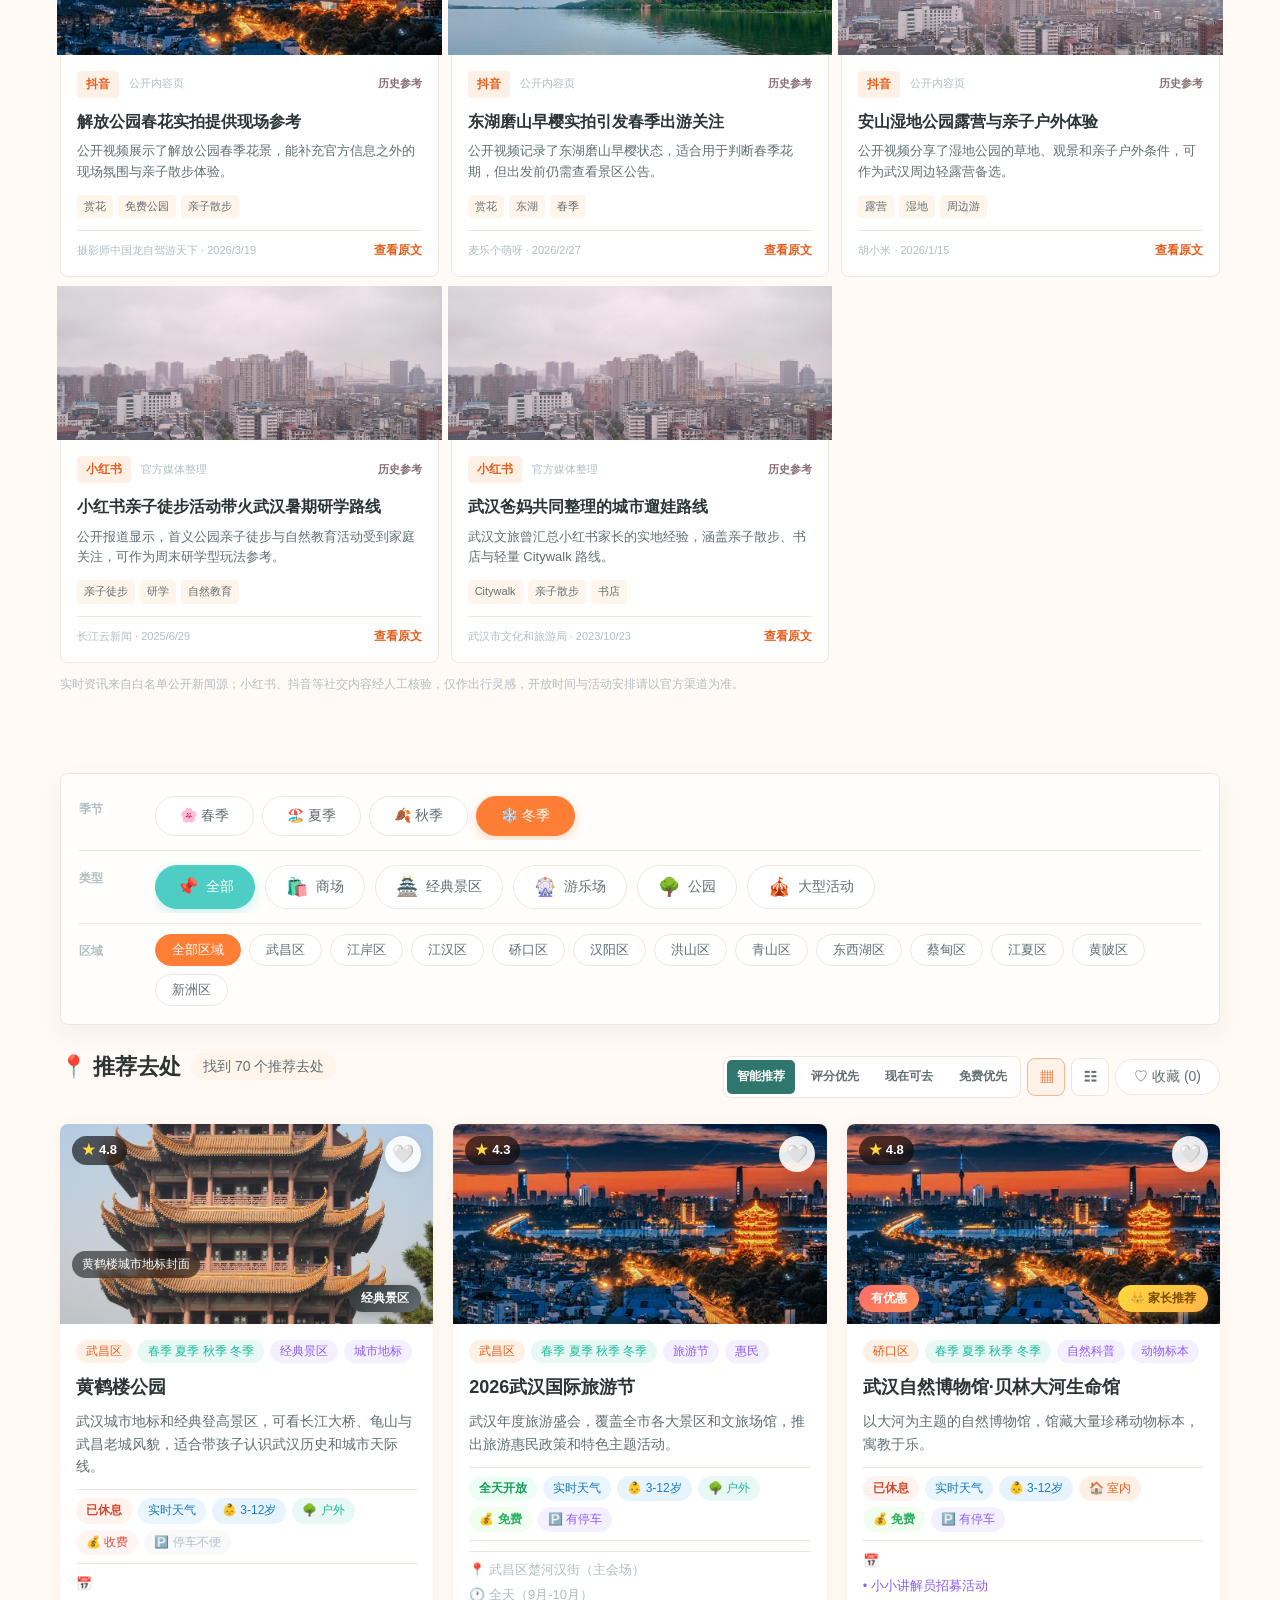
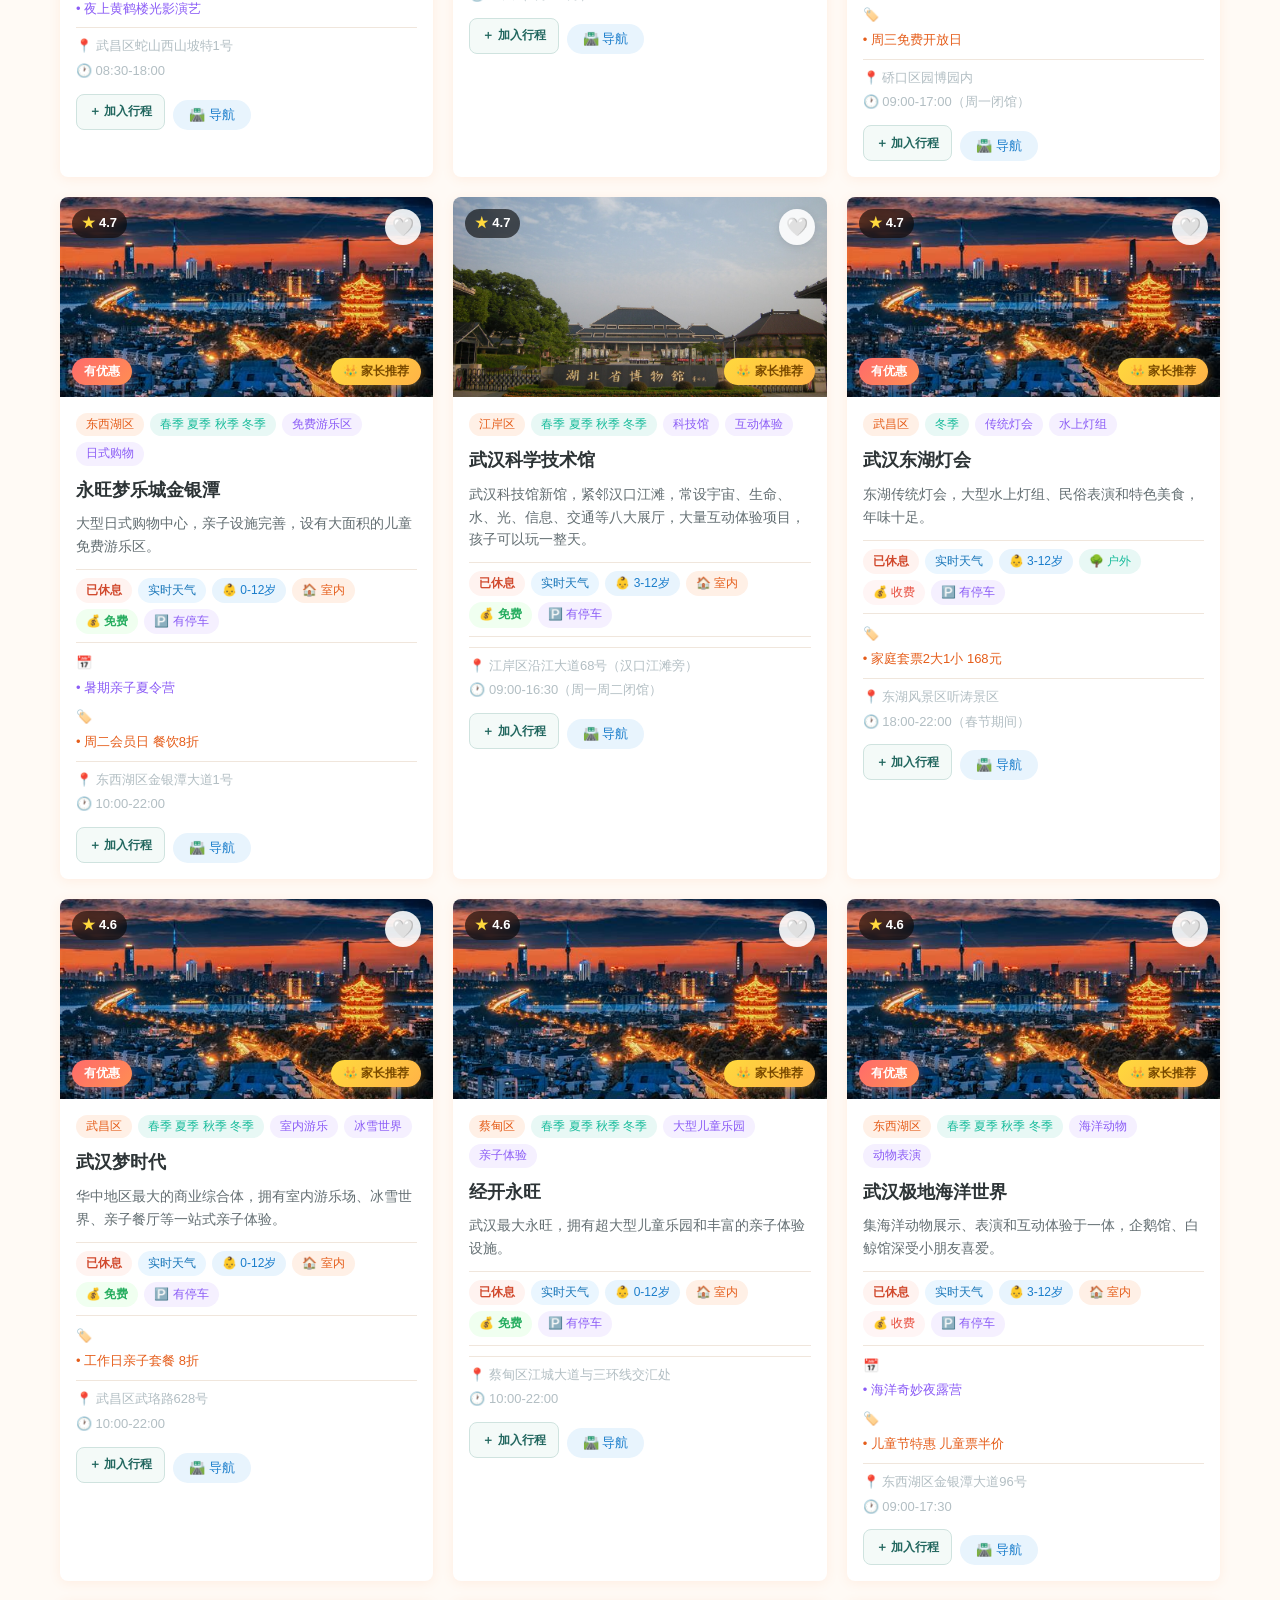
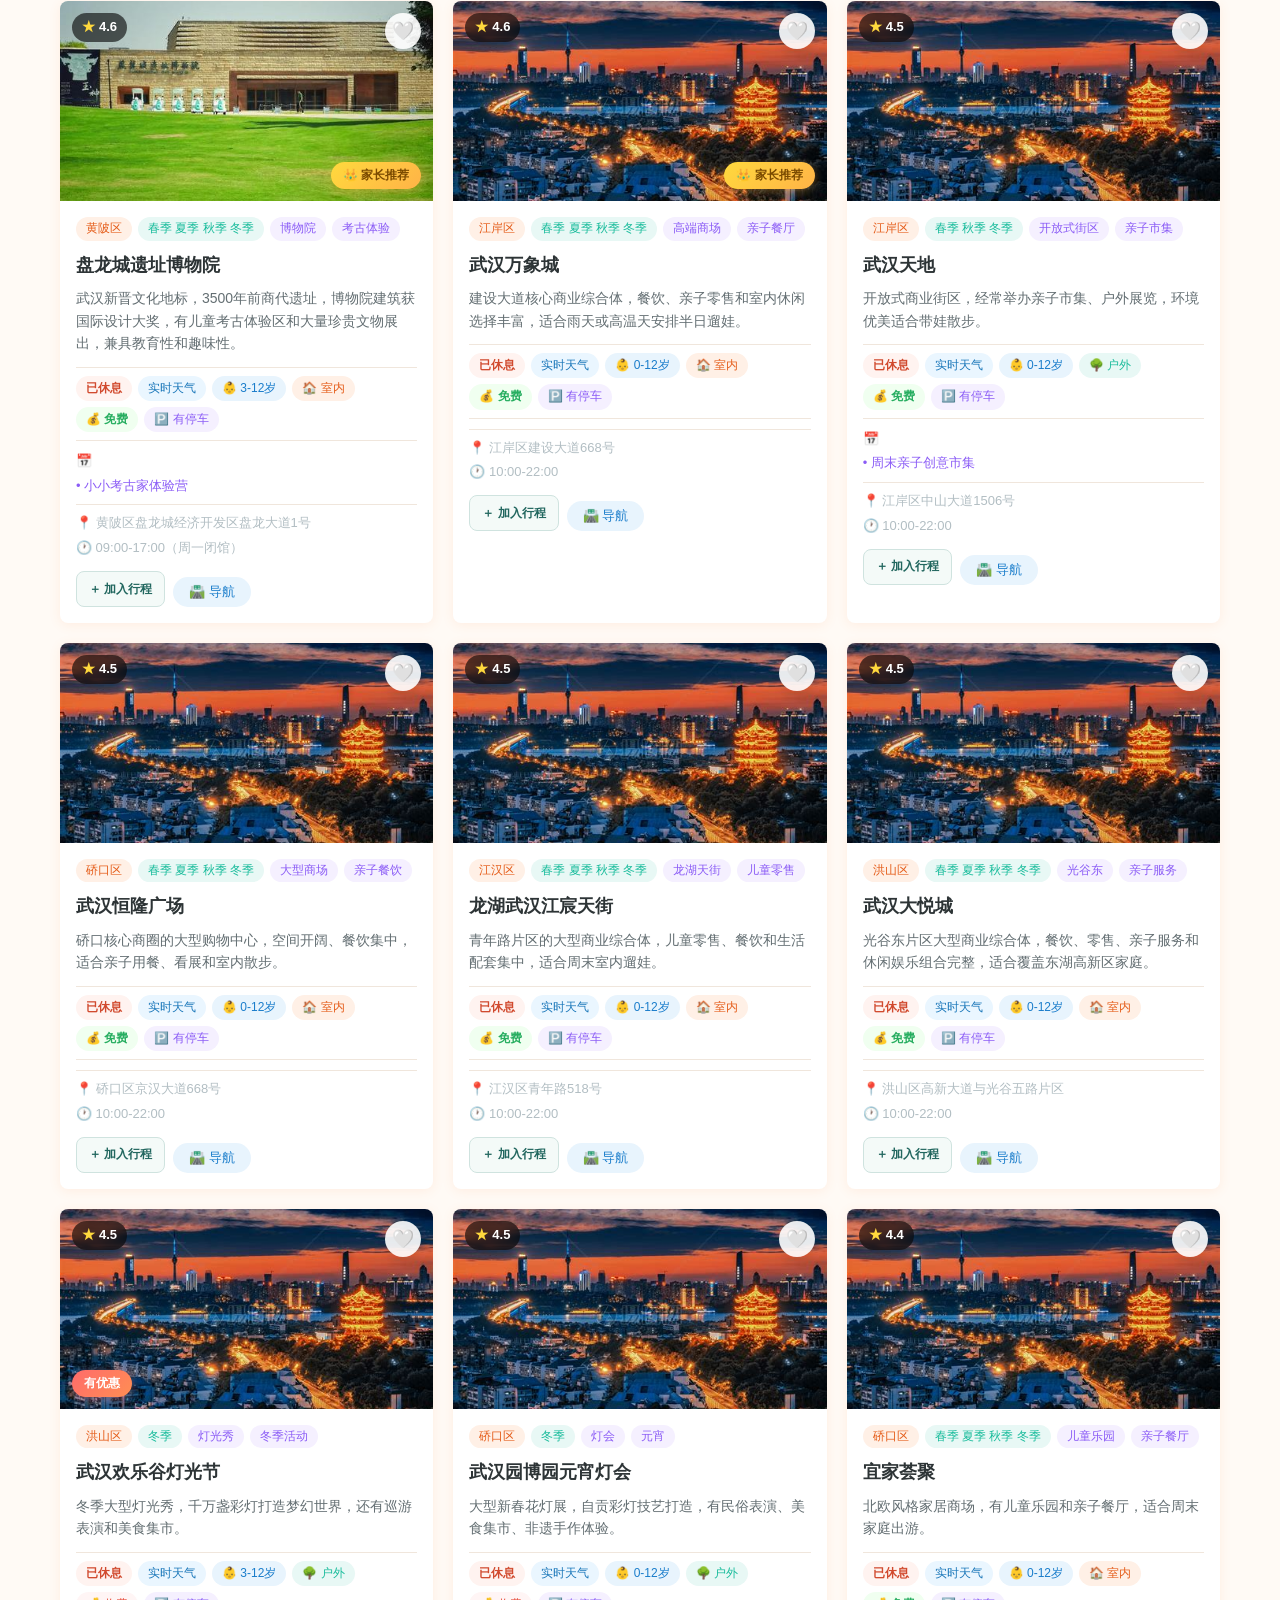
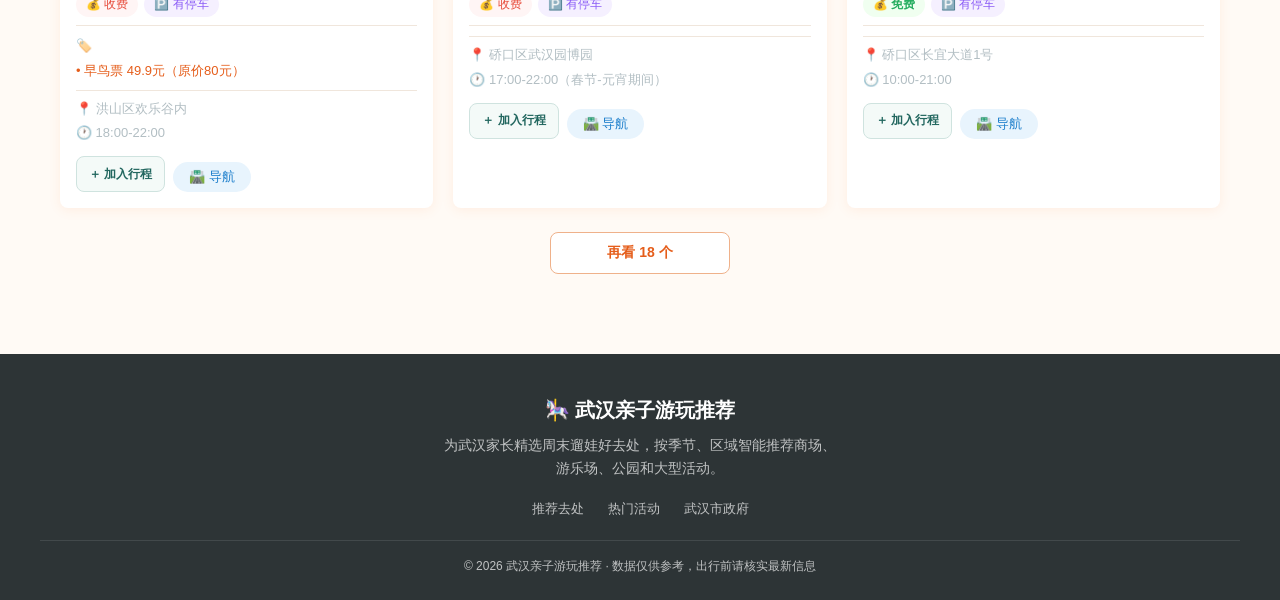
==== commit c6f50a4f: "fix: make social feed freshness visible" ====
--- a/index.html
+++ b/index.html
@@ -969,6 +969,38 @@
   color: var(--text-light);
   font-size: 12px;
 }
+.social-health {
+  display: flex;
+  align-items: center;
+  gap: 8px;
+  margin-bottom: 14px;
+  padding: 10px 0;
+  border-top: 1px solid var(--border);
+  border-bottom: 1px solid var(--border);
+  color: var(--text-secondary);
+  font-size: 12px;
+}
+.social-live-dot {
+  width: 8px;
+  height: 8px;
+  flex: 0 0 auto;
+  border-radius: 50%;
+  background: #27ae60;
+  box-shadow: 0 0 0 4px rgba(39, 174, 96, 0.12);
+}
+.social-health.is-current .social-live-dot {
+  background: #d88732;
+  box-shadow: 0 0 0 4px rgba(216, 135, 50, 0.12);
+}
+.social-health.is-stale .social-live-dot {
+  background: #b85c68;
+  box-shadow: 0 0 0 4px rgba(184, 92, 104, 0.12);
+}
+.social-health strong {
+  color: #22675f;
+  font-size: 13px;
+}
+.social-health-divider { color: var(--text-light); }
 .social-filters {
   display: flex;
   gap: 8px;
@@ -1045,6 +1077,14 @@
   text-overflow: ellipsis;
   white-space: nowrap;
 }
+.social-freshness {
+  margin-left: auto;
+  font-size: 11px;
+  font-weight: 700;
+}
+.freshness-live { color: #187a4c; }
+.freshness-current { color: #a35a16; }
+.freshness-stale { color: #8b6f76; }
 .social-card h3 {
   margin-bottom: 8px;
   font-size: 16px;
@@ -2013,10 +2053,16 @@
     <div class="section">
       <div class="social-heading">
         <div>
-          <h2 class="section-title">大家最近在聊</h2>
-          <p class="social-subtitle">来自公开页面与官方媒体整理的本地亲子出行线索</p>
+          <h2 class="section-title">实时口碑与资讯</h2>
+          <p class="social-subtitle">白名单公开资讯自动更新，小红书与抖音公开内容经人工核验</p>
         </div>
         <span class="social-updated" id="social-updated"></span>
+      </div>
+      <div class="social-health" id="social-health">
+        <span class="social-live-dot" aria-hidden="true"></span>
+        <strong id="social-latest">正在检查内容时效</strong>
+        <span class="social-health-divider">·</span>
+        <span id="social-source-status">公开来源</span>
       </div>
       <div class="social-filters" id="social-filters" aria-label="社交平台筛选"></div>
       <div class="social-grid" id="social-grid"></div>
@@ -4711,6 +4757,8 @@
   socialGrid: $('#social-grid'),
   socialUpdated: $('#social-updated'),
   socialNotice: $('#social-notice'),
+  socialLatest: $('#social-latest'),
+  socialSourceStatus: $('#social-source-status'),
   mediaFeature: $('#media-feature'),
   mediaRail: $('#media-rail'),
   tripToggle: $('#trip-toggle'),
@@ -4874,6 +4922,7 @@
 
 function socialPlatformLabel(platform) {
   return {
+    local_news: '实时资讯',
     xiaohongshu: '小红书',
     douyin: '抖音',
     weibo: '微博'
@@ -4882,11 +4931,25 @@
 
 function socialSourceTypeLabel(sourceType) {
   return {
+    public_news_rss: '白名单新闻源',
     public_page: '公开内容页',
     public_search_page: '公开搜索页',
     official_media_summary: '官方媒体整理',
     official_api: '官方接口'
   }[sourceType] || '公开来源';
+}
+
+function socialFreshness(value) {
+  if (!value) return { label: '日期待核实', tone: 'stale', days: Infinity };
+  const published = new Date(`${value}T00:00:00+08:00`);
+  if (Number.isNaN(published.getTime())) {
+    return { label: '日期待核实', tone: 'stale', days: Infinity };
+  }
+  const days = Math.max(0, Math.floor((Date.now() - published.getTime()) / 86400000));
+  if (days <= 1) return { label: days === 0 ? '今天发布' : '1 天内', tone: 'live', days };
+  if (days <= 7) return { label: `${days} 天内`, tone: 'live', days };
+  if (days <= 30) return { label: `${days} 天前`, tone: 'current', days };
+  return { label: '历史参考', tone: 'stale', days };
 }
 
 function formatSocialDate(value, includeTime = false) {
@@ -4917,7 +4980,9 @@
 }
 
 function renderSocialFeed() {
-  const allItems = DATA.socialFeed.items || [];
+  const allItems = [...(DATA.socialFeed.items || [])].sort(
+    (a, b) => String(b.published_at || '').localeCompare(String(a.published_at || ''))
+  );
   if (!allItems.length || !el.socialSection || !el.socialGrid) {
     el.socialSection?.classList.add('hidden');
     return;
@@ -4928,13 +4993,31 @@
     : allItems.filter(item => item.platform === state.activeSocialPlatform);
   el.socialSection.classList.remove('hidden');
   el.socialUpdated.textContent = DATA.socialFeed.generated_at
-    ? `聚合于 ${formatSocialDate(DATA.socialFeed.generated_at, true)}`
+    ? `抓取于 ${formatSocialDate(DATA.socialFeed.generated_at, true)}`
     : '';
+  const latest = socialFreshness(DATA.socialFeed.latest_published_at || allItems[0]?.published_at);
+  const health = document.getElementById('social-health');
+  health?.classList.toggle('is-current', latest.tone === 'current');
+  health?.classList.toggle('is-stale', latest.tone === 'stale');
+  if (el.socialLatest) {
+    el.socialLatest.textContent = latest.days <= 1
+      ? '最近内容在 24 小时内'
+      : latest.days <= 7
+        ? `最近内容为 ${latest.days} 天内`
+        : `最近内容距今 ${latest.days} 天`;
+  }
+  if (el.socialSourceStatus) {
+    const liveCount = allItems.filter(item => socialFreshness(item.published_at).days <= 7).length;
+    const trustedCount = allItems.filter(item => item.source_type === 'public_news_rss').length;
+    el.socialSourceStatus.textContent = `${liveCount} 条本周内容 · ${trustedCount} 条自动更新`;
+  }
   el.socialNotice.textContent = DATA.socialFeed.policy?.display_notice ||
-    '社交内容仅作出行灵感，开放时间、票价和活动安排请以官方渠道为准。';
-
-  el.socialGrid.innerHTML = items.map((item, index) => `
-    <article class="social-card">
+    '实时资讯来自白名单公开新闻源；社交内容仅作出行灵感，出行前请核实官方公告。';
+
+  el.socialGrid.innerHTML = items.map((item, index) => {
+    const freshness = socialFreshness(item.published_at);
+    return `
+    <article class="social-card ${freshness.tone === 'stale' ? 'is-stale' : ''}">
       <a class="social-card-media" href="${escapeHtml(item.url)}" target="_blank" rel="noopener noreferrer"
          aria-label="查看${escapeHtml(item.title)}原文">
         <img src="${escapeHtml(socialPoster(item, index))}" alt="${escapeHtml(item.place_name || item.title)}" loading="lazy">
@@ -4943,6 +5026,7 @@
       <div class="social-card-top">
         <span class="social-platform">${escapeHtml(socialPlatformLabel(item.platform))}</span>
         <span class="social-source-type">${escapeHtml(socialSourceTypeLabel(item.source_type))}</span>
+        <span class="social-freshness freshness-${freshness.tone}">${escapeHtml(freshness.label)}</span>
       </div>
       <h3>${escapeHtml(item.title)}</h3>
       <p>${escapeHtml(item.summary)}</p>
@@ -4954,8 +5038,8 @@
         <a href="${escapeHtml(item.url)}" target="_blank" rel="noopener noreferrer"
            aria-label="查看${escapeHtml(item.title)}原文">查看原文</a>
       </div>
-    </article>
-  `).join('');
+    </article>`;
+  }).join('');
 }
 
 // ===== 搜索 =====
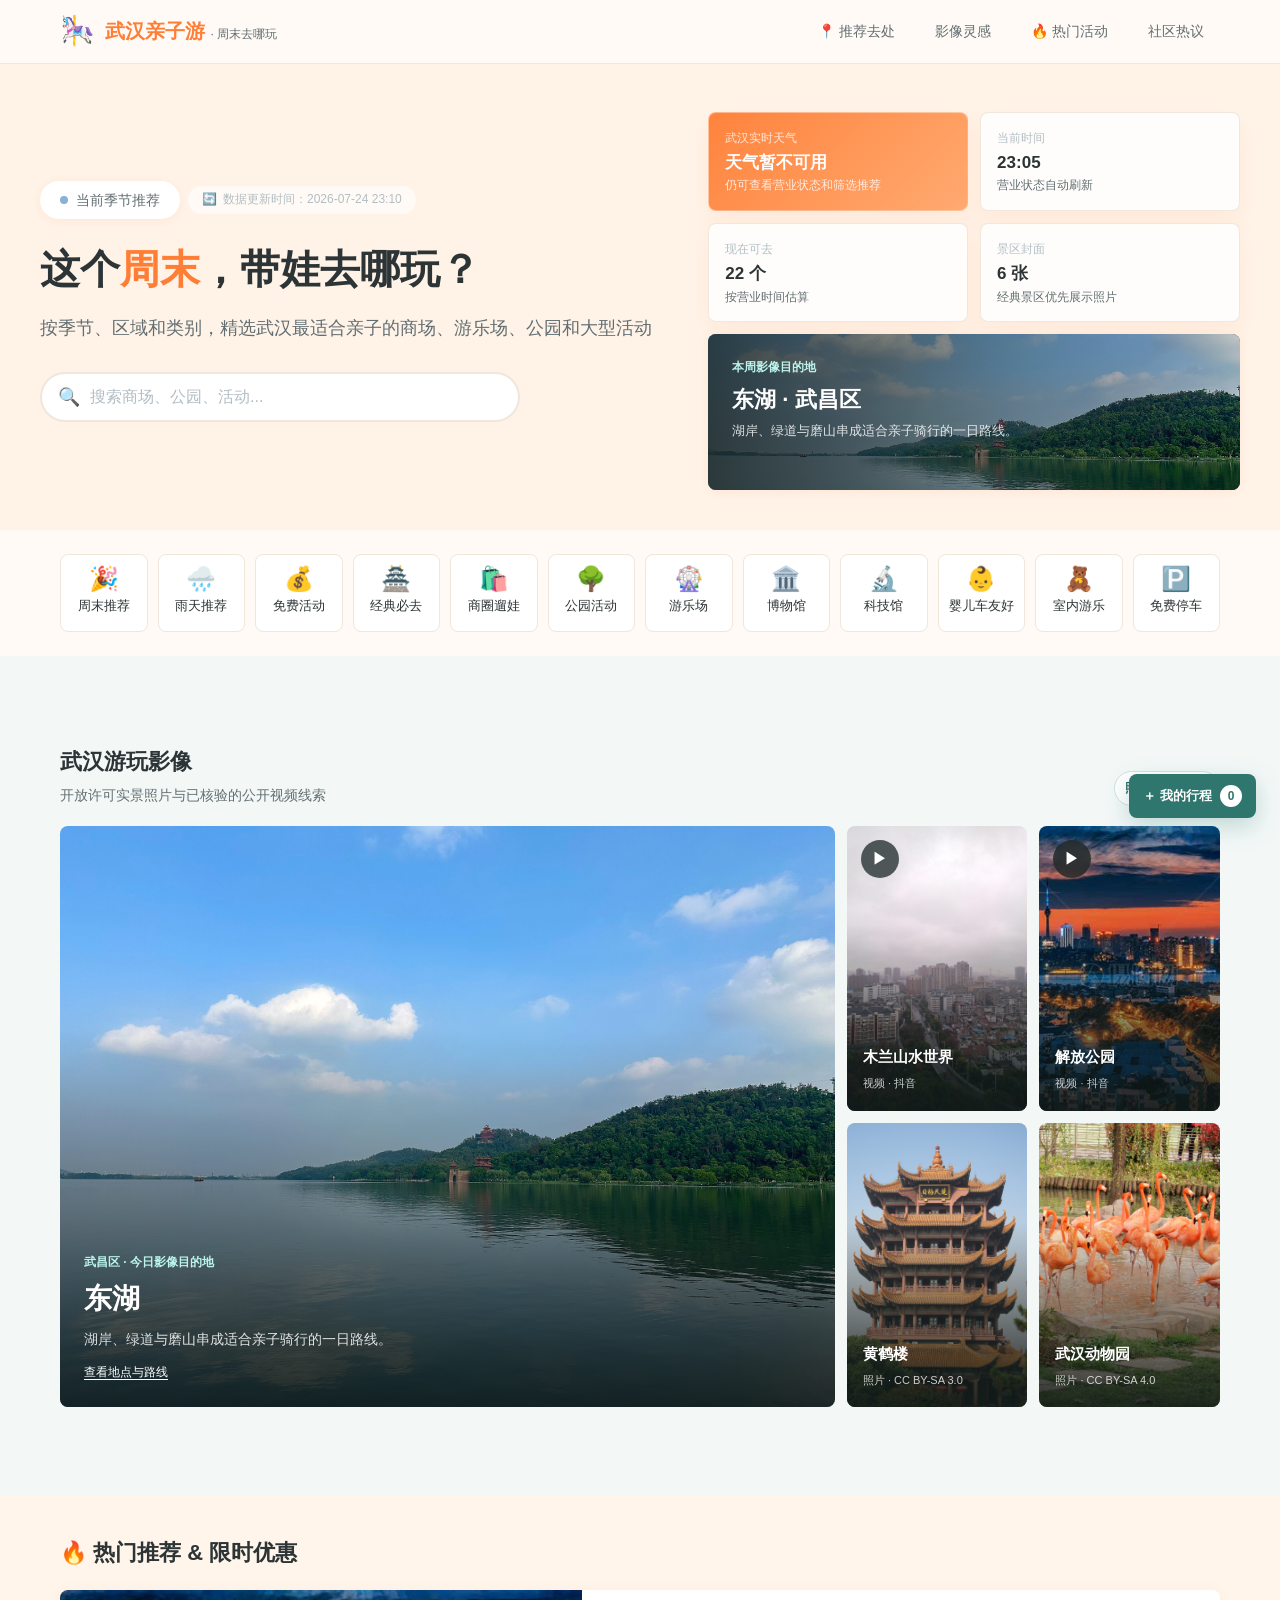
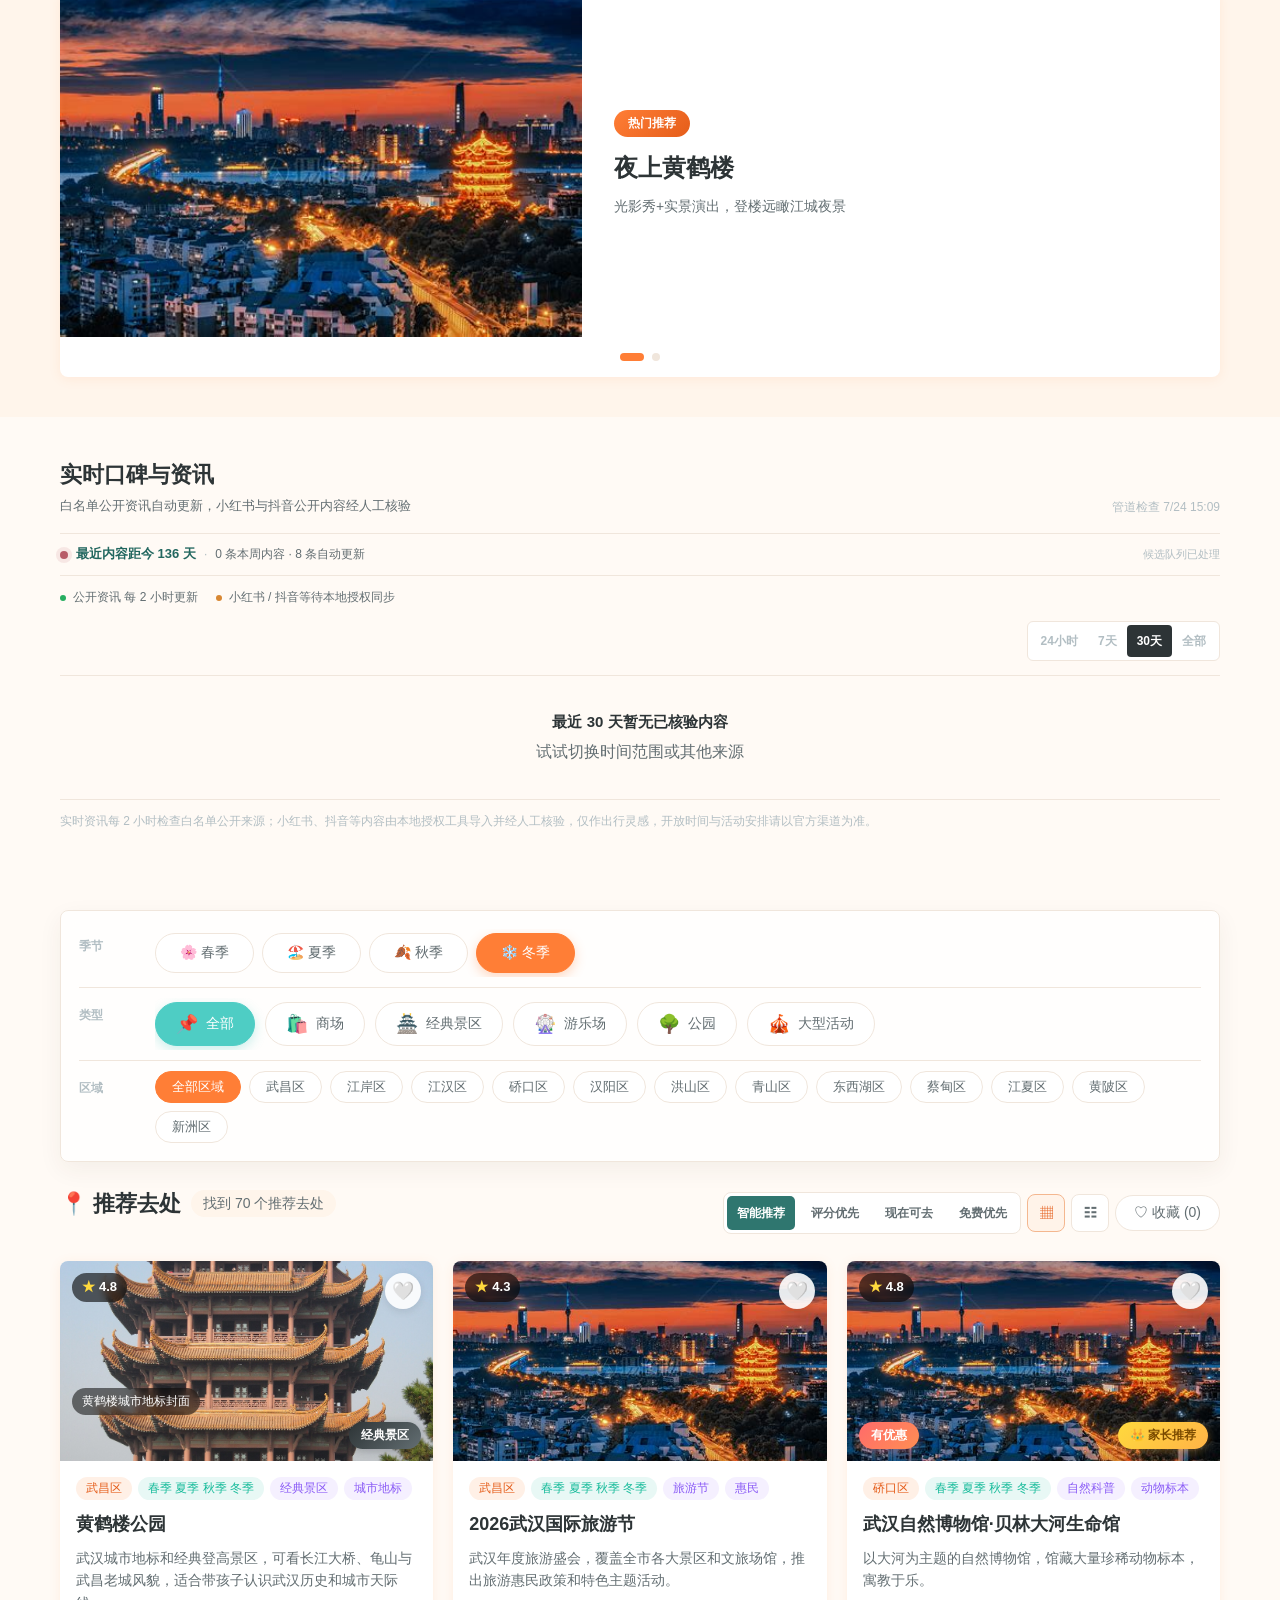
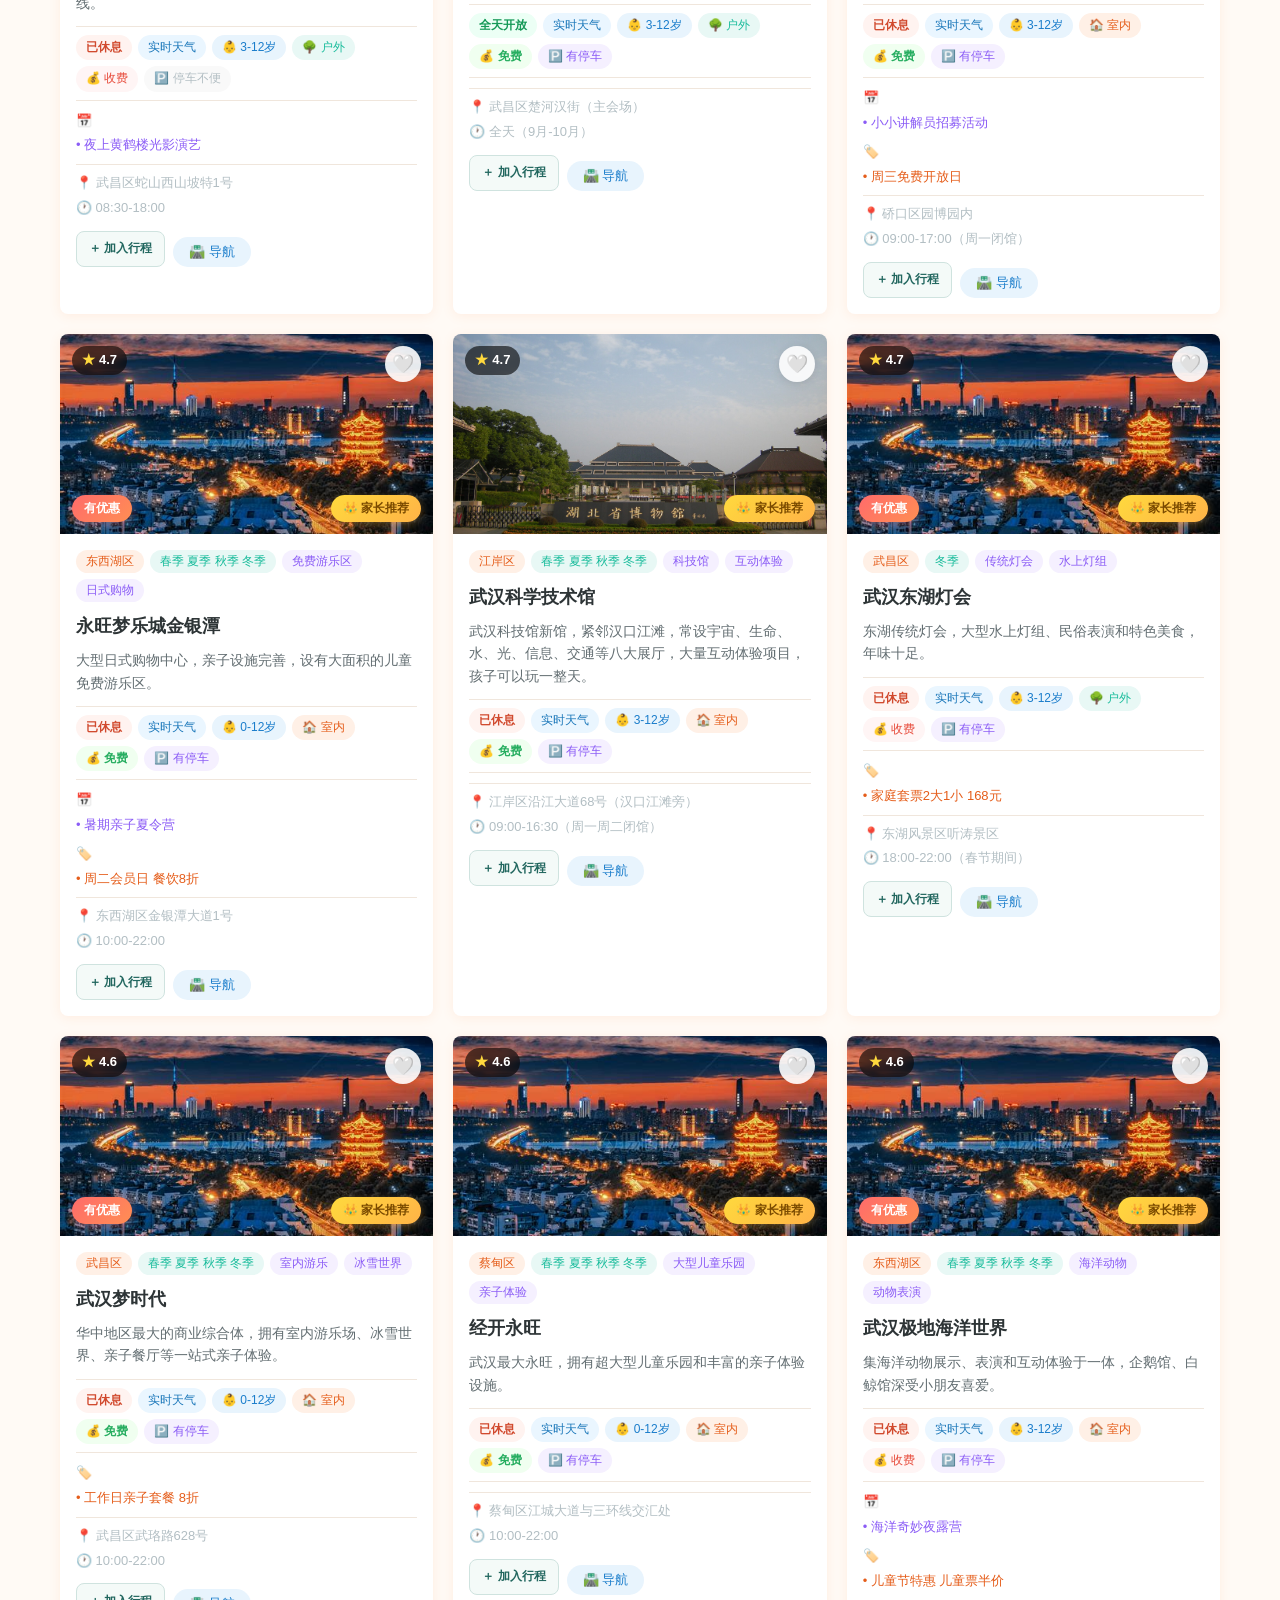
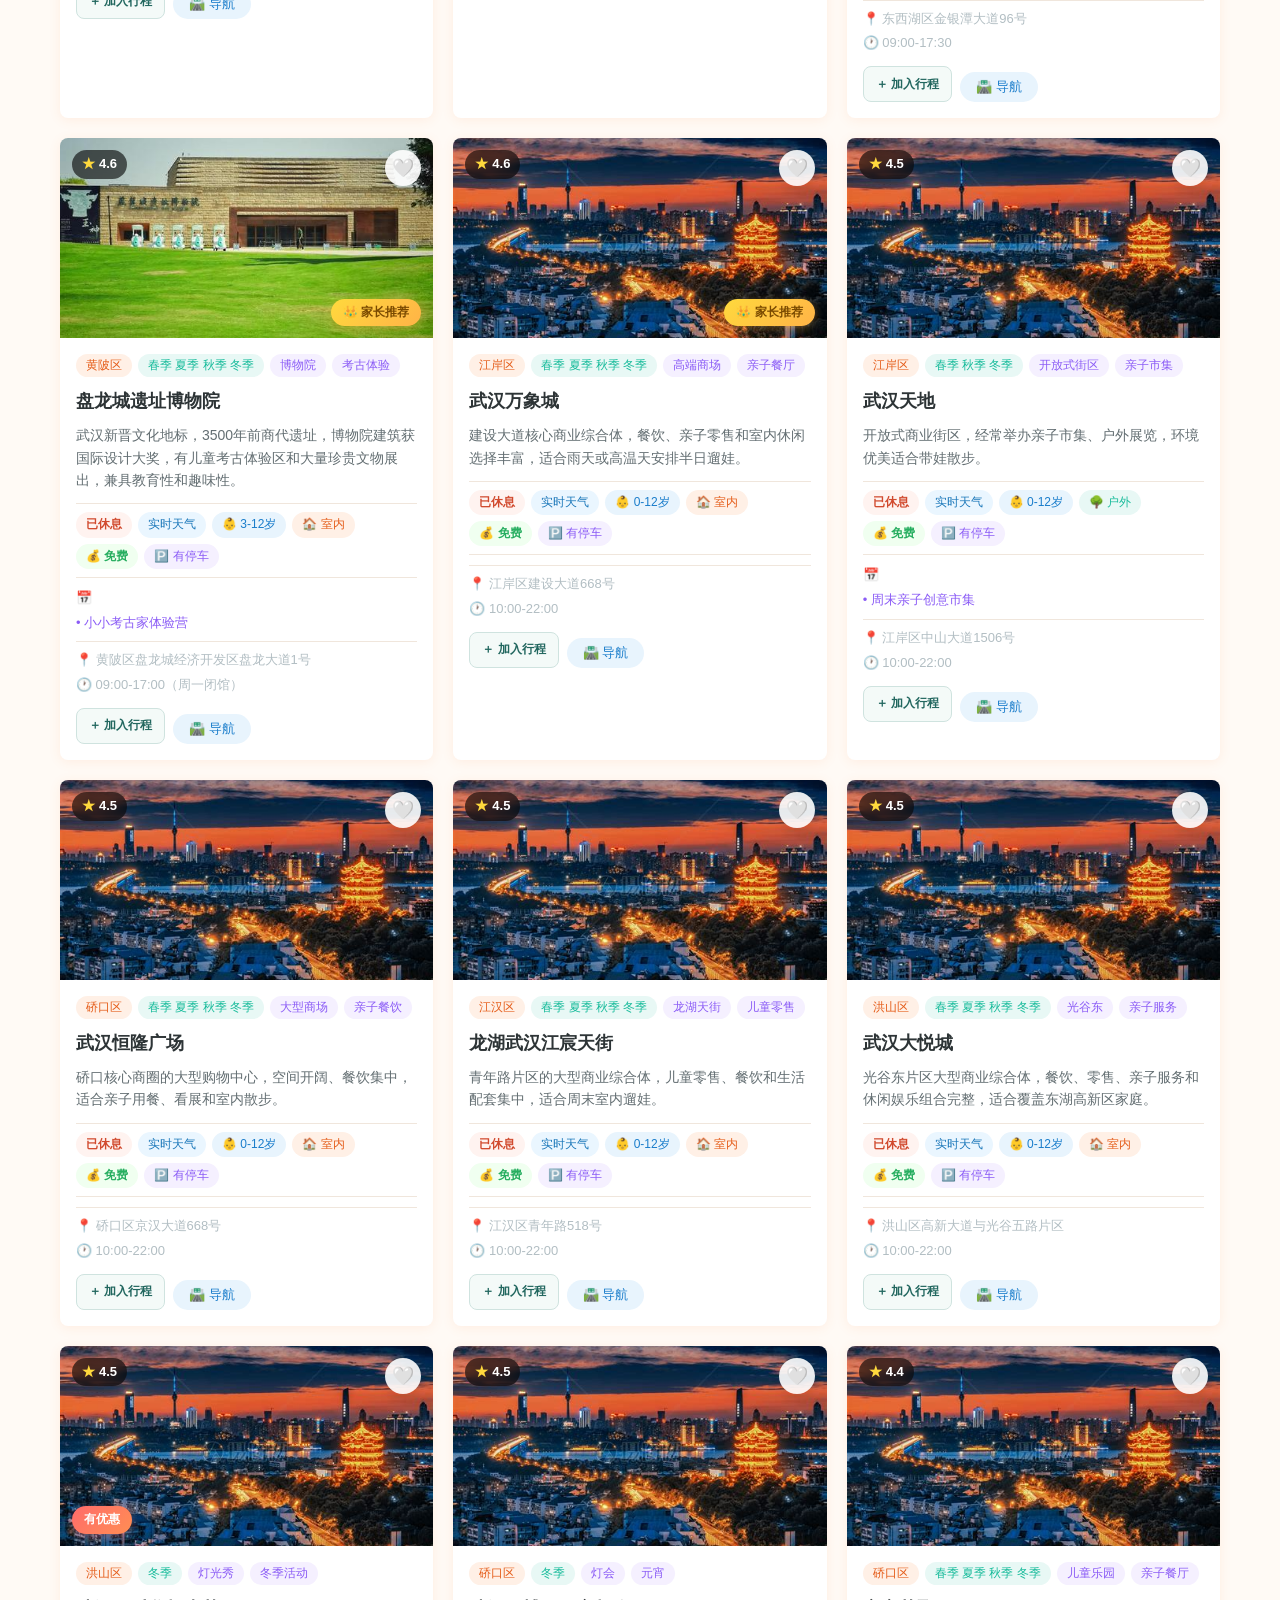
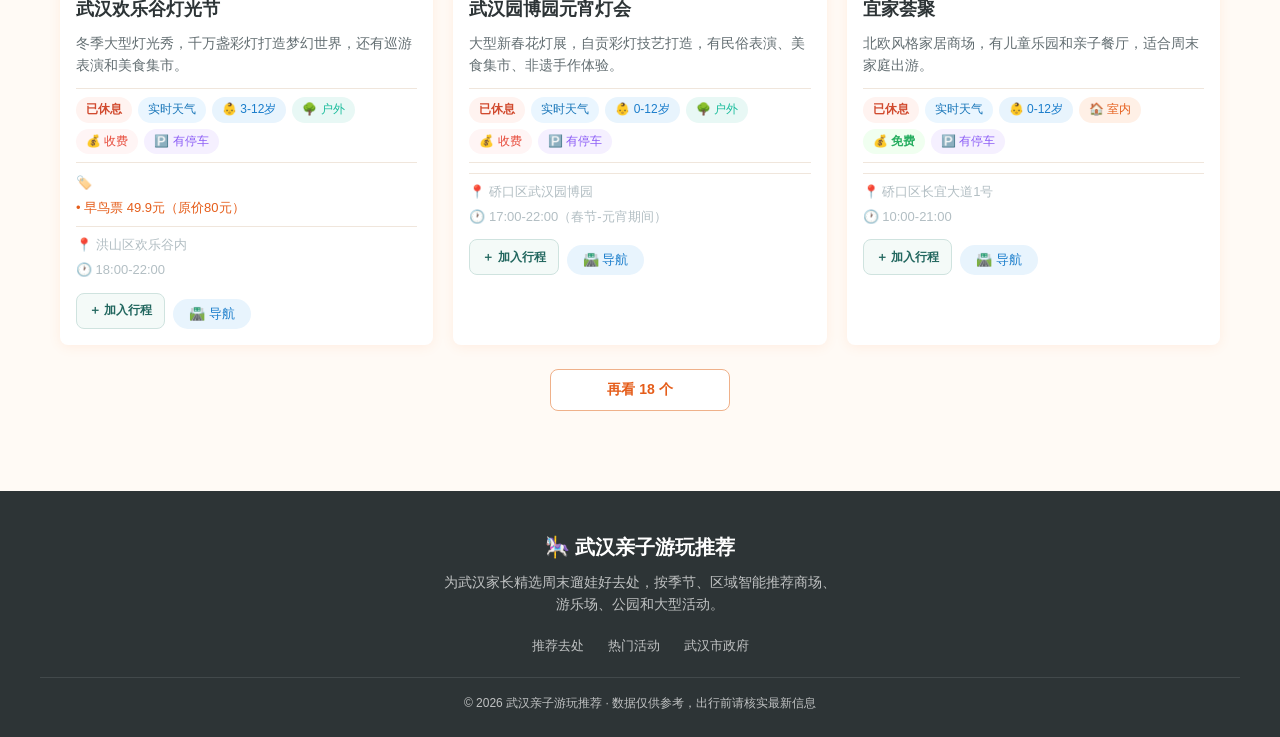
==== commit 413bd594: "feat: add realtime social discovery pipeline" ====
--- a/index.html
+++ b/index.html
@@ -972,6 +972,7 @@
 .social-health {
   display: flex;
   align-items: center;
+  flex-wrap: wrap;
   gap: 8px;
   margin-bottom: 14px;
   padding: 10px 0;
@@ -1000,11 +1001,46 @@
   color: #22675f;
   font-size: 13px;
 }
+.social-health-spacer { flex: 1 1 auto; }
+.social-pending {
+  color: var(--text-light);
+  font-size: 11px;
+}
 .social-health-divider { color: var(--text-light); }
+.social-pipeline {
+  display: flex;
+  align-items: center;
+  flex-wrap: wrap;
+  gap: 8px 18px;
+  margin: -2px 0 14px;
+  color: var(--text-secondary);
+  font-size: 12px;
+}
+.social-pipeline-item {
+  display: inline-flex;
+  align-items: center;
+  gap: 7px;
+}
+.social-pipeline-mark {
+  width: 6px;
+  height: 6px;
+  flex: 0 0 auto;
+  border-radius: 50%;
+  background: #27ae60;
+}
+.social-pipeline-item.is-waiting .social-pipeline-mark { background: #d88732; }
+.social-pipeline-item.is-error .social-pipeline-mark { background: #b85c68; }
+.social-controls {
+  display: flex;
+  align-items: flex-start;
+  justify-content: space-between;
+  gap: 12px;
+  margin-bottom: 14px;
+}
 .social-filters {
   display: flex;
   gap: 8px;
-  margin-bottom: 14px;
+  margin-bottom: 0;
   overflow-x: auto;
   scrollbar-width: none;
 }
@@ -1031,6 +1067,30 @@
   background: var(--text);
   color: white;
 }
+.social-window-filters {
+  display: inline-flex;
+  flex: 0 0 auto;
+  padding: 3px;
+  border: 1px solid var(--border);
+  border-radius: 6px;
+  background: var(--bg-card);
+}
+.social-window-filter {
+  min-height: 32px;
+  padding: 5px 10px;
+  border: 0;
+  border-radius: 4px;
+  background: transparent;
+  color: var(--text-light);
+  font-size: 12px;
+  font-weight: 600;
+}
+.social-window-filter:hover,
+.social-window-filter:focus-visible { color: var(--text); }
+.social-window-filter.active {
+  background: var(--text);
+  color: white;
+}
 .social-grid {
   display: grid;
   grid-template-columns: repeat(3, minmax(0, 1fr));
@@ -1131,6 +1191,20 @@
   font-weight: 700;
 }
 .social-card-footer a:hover { text-decoration: underline; }
+.social-empty {
+  grid-column: 1 / -1;
+  padding: 34px 0;
+  border-top: 1px solid var(--border);
+  border-bottom: 1px solid var(--border);
+  color: var(--text-secondary);
+  text-align: center;
+}
+.social-empty strong {
+  display: block;
+  margin-bottom: 5px;
+  color: var(--text);
+  font-size: 15px;
+}
 .social-notice {
   margin-top: 12px;
   color: var(--text-light);
@@ -1307,7 +1381,7 @@
   display: block;
   position: relative;
   height: 154px;
-  margin: -20px -20px 16px;
+  margin: -16px -16px 16px;
   overflow: hidden;
   background: #e6efed;
 }
@@ -1739,6 +1813,22 @@
     flex-direction: column;
     gap: 4px;
   }
+  .social-health-spacer { display: none; }
+  .social-pipeline {
+    align-items: flex-start;
+    flex-direction: column;
+    gap: 6px;
+  }
+  .social-controls {
+    align-items: stretch;
+    flex-direction: column;
+  }
+  .social-window-filters {
+    display: grid;
+    width: 100%;
+    grid-template-columns: repeat(4, minmax(0, 1fr));
+  }
+  .social-window-filter { padding-inline: 5px; }
   .social-grid {
     display: flex;
     gap: 10px;
@@ -1753,6 +1843,7 @@
     min-height: 194px;
     scroll-snap-align: start;
   }
+  .social-empty { flex: 0 0 100%; }
 
   .quick-entry .section { padding-top: 16px; padding-bottom: 16px; }
   .quick-grid {
@@ -2063,8 +2154,19 @@
         <strong id="social-latest">正在检查内容时效</strong>
         <span class="social-health-divider">·</span>
         <span id="social-source-status">公开来源</span>
+        <span class="social-health-spacer" aria-hidden="true"></span>
+        <span class="social-pending" id="social-pending"></span>
       </div>
-      <div class="social-filters" id="social-filters" aria-label="社交平台筛选"></div>
+      <div class="social-pipeline" id="social-pipeline" aria-label="资讯来源同步状态"></div>
+      <div class="social-controls">
+        <div class="social-filters" id="social-filters" aria-label="社交平台筛选"></div>
+        <div class="social-window-filters" id="social-window-filters" aria-label="发布时间筛选">
+          <button class="social-window-filter" data-social-window="1">24小时</button>
+          <button class="social-window-filter" data-social-window="7">7天</button>
+          <button class="social-window-filter active" data-social-window="30">30天</button>
+          <button class="social-window-filter" data-social-window="all">全部</button>
+        </div>
+      </div>
       <div class="social-grid" id="social-grid"></div>
       <p class="social-notice" id="social-notice"></p>
     </div>
@@ -4713,6 +4815,7 @@
   activeFreeFilter: false,
   activeQuick: null,
   activeSocialPlatform: 'all',
+  activeSocialWindow: '30',
   sortMode: 'smart',
   viewMode: localStorage.getItem('wh-view-mode') || 'grid',
   visibleLimit: 18,
@@ -4759,6 +4862,9 @@
   socialNotice: $('#social-notice'),
   socialLatest: $('#social-latest'),
   socialSourceStatus: $('#social-source-status'),
+  socialPending: $('#social-pending'),
+  socialPipeline: $('#social-pipeline'),
+  socialWindowFilters: $('#social-window-filters'),
   mediaFeature: $('#media-feature'),
   mediaRail: $('#media-rail'),
   tripToggle: $('#trip-toggle'),
@@ -4925,7 +5031,8 @@
     local_news: '实时资讯',
     xiaohongshu: '小红书',
     douyin: '抖音',
-    weibo: '微博'
+    weibo: '微博',
+    bilibili: 'B站'
   }[platform] || platform;
 }
 
@@ -4935,13 +5042,16 @@
     public_page: '公开内容页',
     public_search_page: '公开搜索页',
     official_media_summary: '官方媒体整理',
-    official_api: '官方接口'
+    official_api: '官方接口',
+    authorized_local_export: '本地授权导入',
+    rsshub_feed: '订阅源'
   }[sourceType] || '公开来源';
 }
 
 function socialFreshness(value) {
   if (!value) return { label: '日期待核实', tone: 'stale', days: Infinity };
-  const published = new Date(`${value}T00:00:00+08:00`);
+  const normalized = String(value).includes('T') ? String(value) : `${value}T00:00:00+08:00`;
+  const published = new Date(normalized);
   if (Number.isNaN(published.getTime())) {
     return { label: '日期待核实', tone: 'stale', days: Infinity };
   }
@@ -4961,8 +5071,14 @@
     : { year: 'numeric', month: 'numeric', day: 'numeric' });
 }
 
+function socialItemsInWindow(items, windowValue = state.activeSocialWindow) {
+  if (windowValue === 'all') return items;
+  const maxDays = Number(windowValue);
+  return items.filter(item => socialFreshness(item.published_at).days <= maxDays);
+}
+
 function renderSocialFilters() {
-  const items = DATA.socialFeed.items || [];
+  const items = socialItemsInWindow(DATA.socialFeed.items || []);
   if (!items.length || !el.socialFilters) return;
   const platforms = [...new Set(items.map(item => item.platform))];
   const filters = ['all', ...platforms];
@@ -4988,12 +5104,13 @@
     return;
   }
 
+  const windowItems = socialItemsInWindow(allItems);
   const items = state.activeSocialPlatform === 'all'
-    ? allItems
-    : allItems.filter(item => item.platform === state.activeSocialPlatform);
+    ? windowItems
+    : windowItems.filter(item => item.platform === state.activeSocialPlatform);
   el.socialSection.classList.remove('hidden');
   el.socialUpdated.textContent = DATA.socialFeed.generated_at
-    ? `抓取于 ${formatSocialDate(DATA.socialFeed.generated_at, true)}`
+    ? `管道检查 ${formatSocialDate(DATA.socialFeed.generated_at, true)}`
     : '';
   const latest = socialFreshness(DATA.socialFeed.latest_published_at || allItems[0]?.published_at);
   const health = document.getElementById('social-health');
@@ -5011,8 +5128,45 @@
     const trustedCount = allItems.filter(item => item.source_type === 'public_news_rss').length;
     el.socialSourceStatus.textContent = `${liveCount} 条本周内容 · ${trustedCount} 条自动更新`;
   }
+  const sourceHealth = DATA.socialFeed.source_health || {};
+  const automaticSources = sourceHealth.automatic_sources || {};
+  const newsStatus = automaticSources.news_rss || {};
+  const connectors = sourceHealth.connectors || {};
+  const socialConnector = connectors.xiaohongshu || connectors.douyin;
+  if (el.socialPending) {
+    const pending = Number(sourceHealth.pending_review || 0);
+    el.socialPending.textContent = pending ? `${pending} 条候选待核验` : '候选队列已处理';
+  }
+  if (el.socialPipeline) {
+    const newsTone = newsStatus.status === 'error' ? 'is-error' : '';
+    const connectorTone = socialConnector?.status === 'connected' ? '' : 'is-waiting';
+    const connectorText = socialConnector?.status === 'connected'
+      ? `社交平台最近导入 ${formatSocialDate(socialConnector.last_success_at, true)}`
+      : '小红书 / 抖音等待本地授权同步';
+    el.socialPipeline.innerHTML = `
+      <span class="social-pipeline-item ${newsTone}">
+        <span class="social-pipeline-mark" aria-hidden="true"></span>
+        公开资讯 ${newsStatus.status === 'error' ? '本轮更新失败' : '每 2 小时更新'}
+      </span>
+      <span class="social-pipeline-item ${connectorTone}">
+        <span class="social-pipeline-mark" aria-hidden="true"></span>
+        ${escapeHtml(connectorText)}
+      </span>`;
+  }
   el.socialNotice.textContent = DATA.socialFeed.policy?.display_notice ||
     '实时资讯来自白名单公开新闻源；社交内容仅作出行灵感，出行前请核实官方公告。';
+
+  if (!items.length) {
+    const windowLabel = state.activeSocialWindow === 'all'
+      ? '当前平台'
+      : `最近 ${state.activeSocialWindow} 天`;
+    el.socialGrid.innerHTML = `
+      <div class="social-empty">
+        <strong>${escapeHtml(windowLabel)}暂无已核验内容</strong>
+        试试切换时间范围或其他来源
+      </div>`;
+    return;
+  }
 
   el.socialGrid.innerHTML = items.map((item, index) => {
     const freshness = socialFreshness(item.published_at);
@@ -5021,7 +5175,7 @@
       <a class="social-card-media" href="${escapeHtml(item.url)}" target="_blank" rel="noopener noreferrer"
          aria-label="查看${escapeHtml(item.title)}原文">
         <img src="${escapeHtml(socialPoster(item, index))}" alt="${escapeHtml(item.place_name || item.title)}" loading="lazy">
-        ${item.platform === 'douyin' ? '<span class="media-play" aria-hidden="true">▶</span>' : ''}
+        ${item.platform === 'douyin' || item.media_type === 'video' ? '<span class="media-play" aria-hidden="true">▶</span>' : ''}
       </a>
       <div class="social-card-top">
         <span class="social-platform">${escapeHtml(socialPlatformLabel(item.platform))}</span>
@@ -5651,6 +5805,16 @@
     filter.classList.add('active');
     renderSocialFeed();
   });
+  el.socialWindowFilters?.addEventListener('click', (e) => {
+    const filter = e.target.closest('.social-window-filter');
+    if (!filter) return;
+    state.activeSocialWindow = filter.dataset.socialWindow;
+    $$('.social-window-filter', el.socialWindowFilters).forEach(button => {
+      button.classList.toggle('active', button === filter);
+    });
+    renderSocialFilters();
+    renderSocialFeed();
+  });
 
   // 季节切换
   el.seasonTabs.addEventListener('click', (e) => {
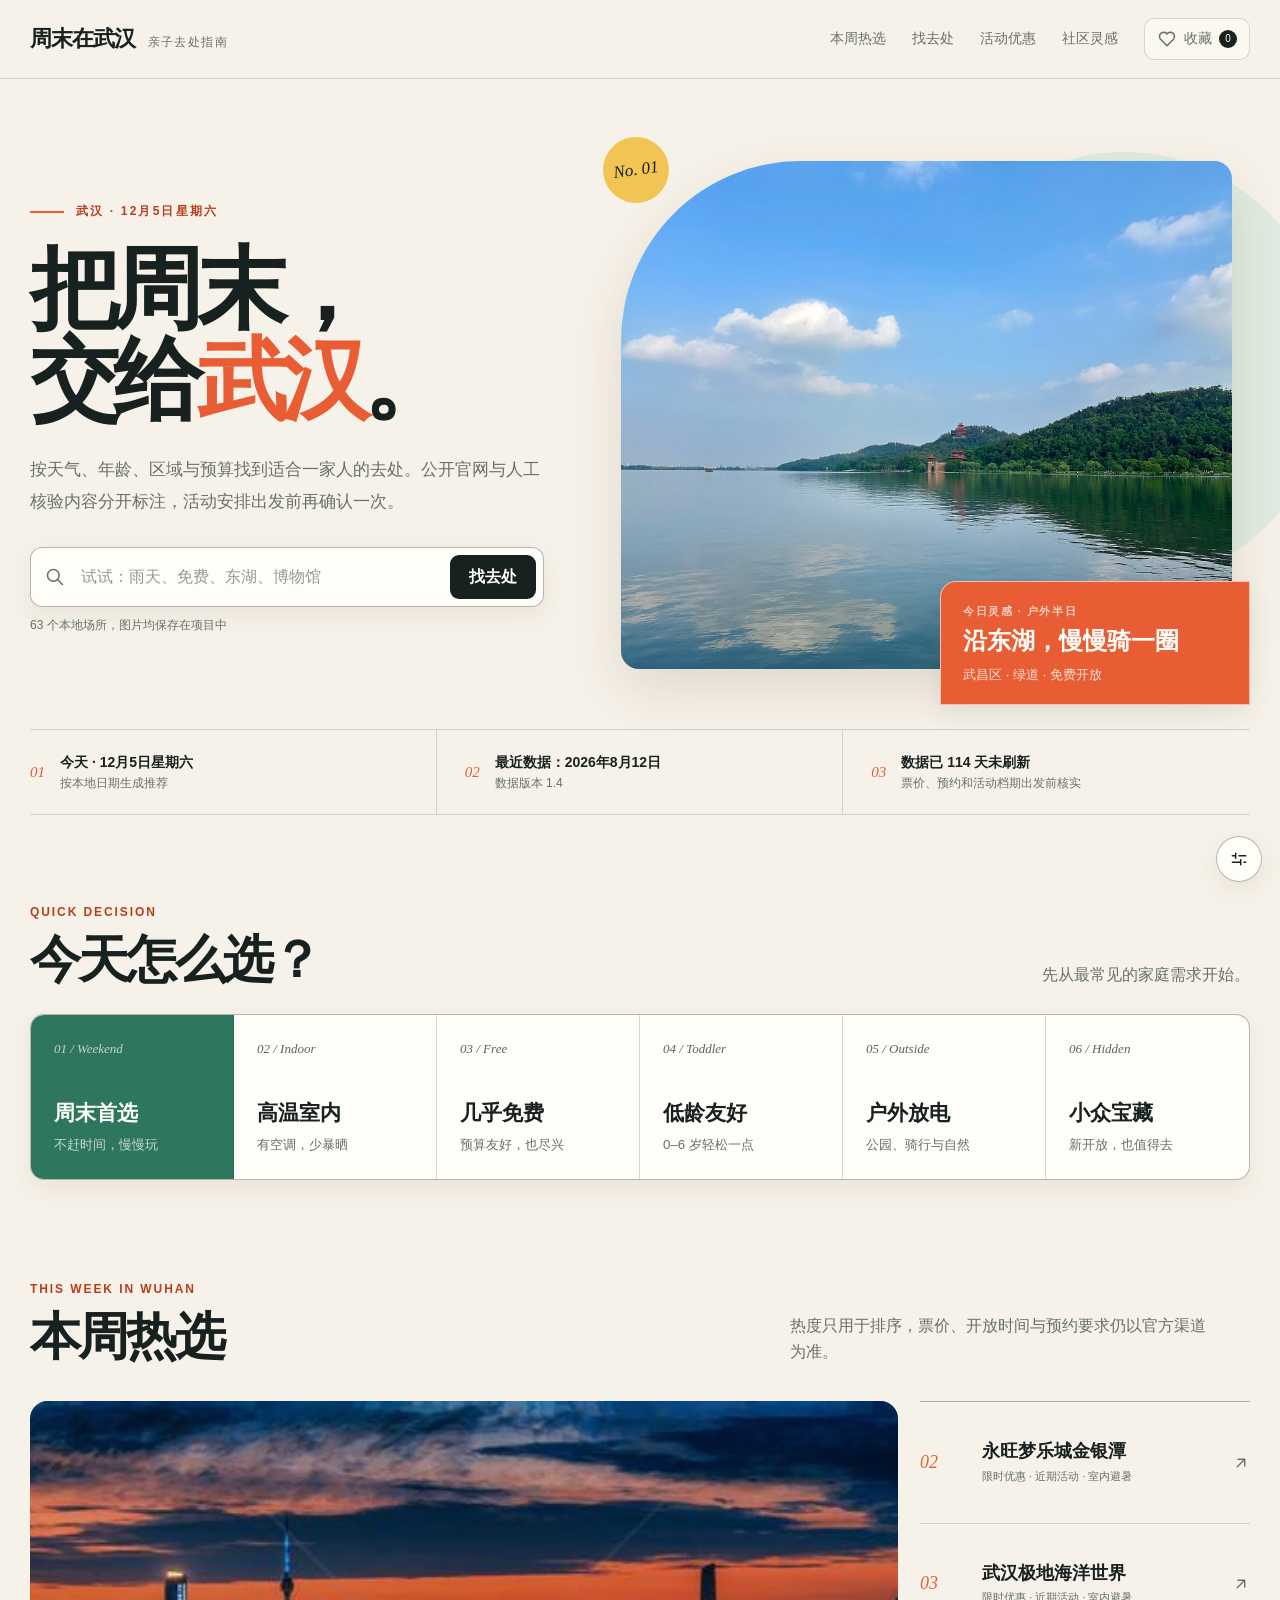
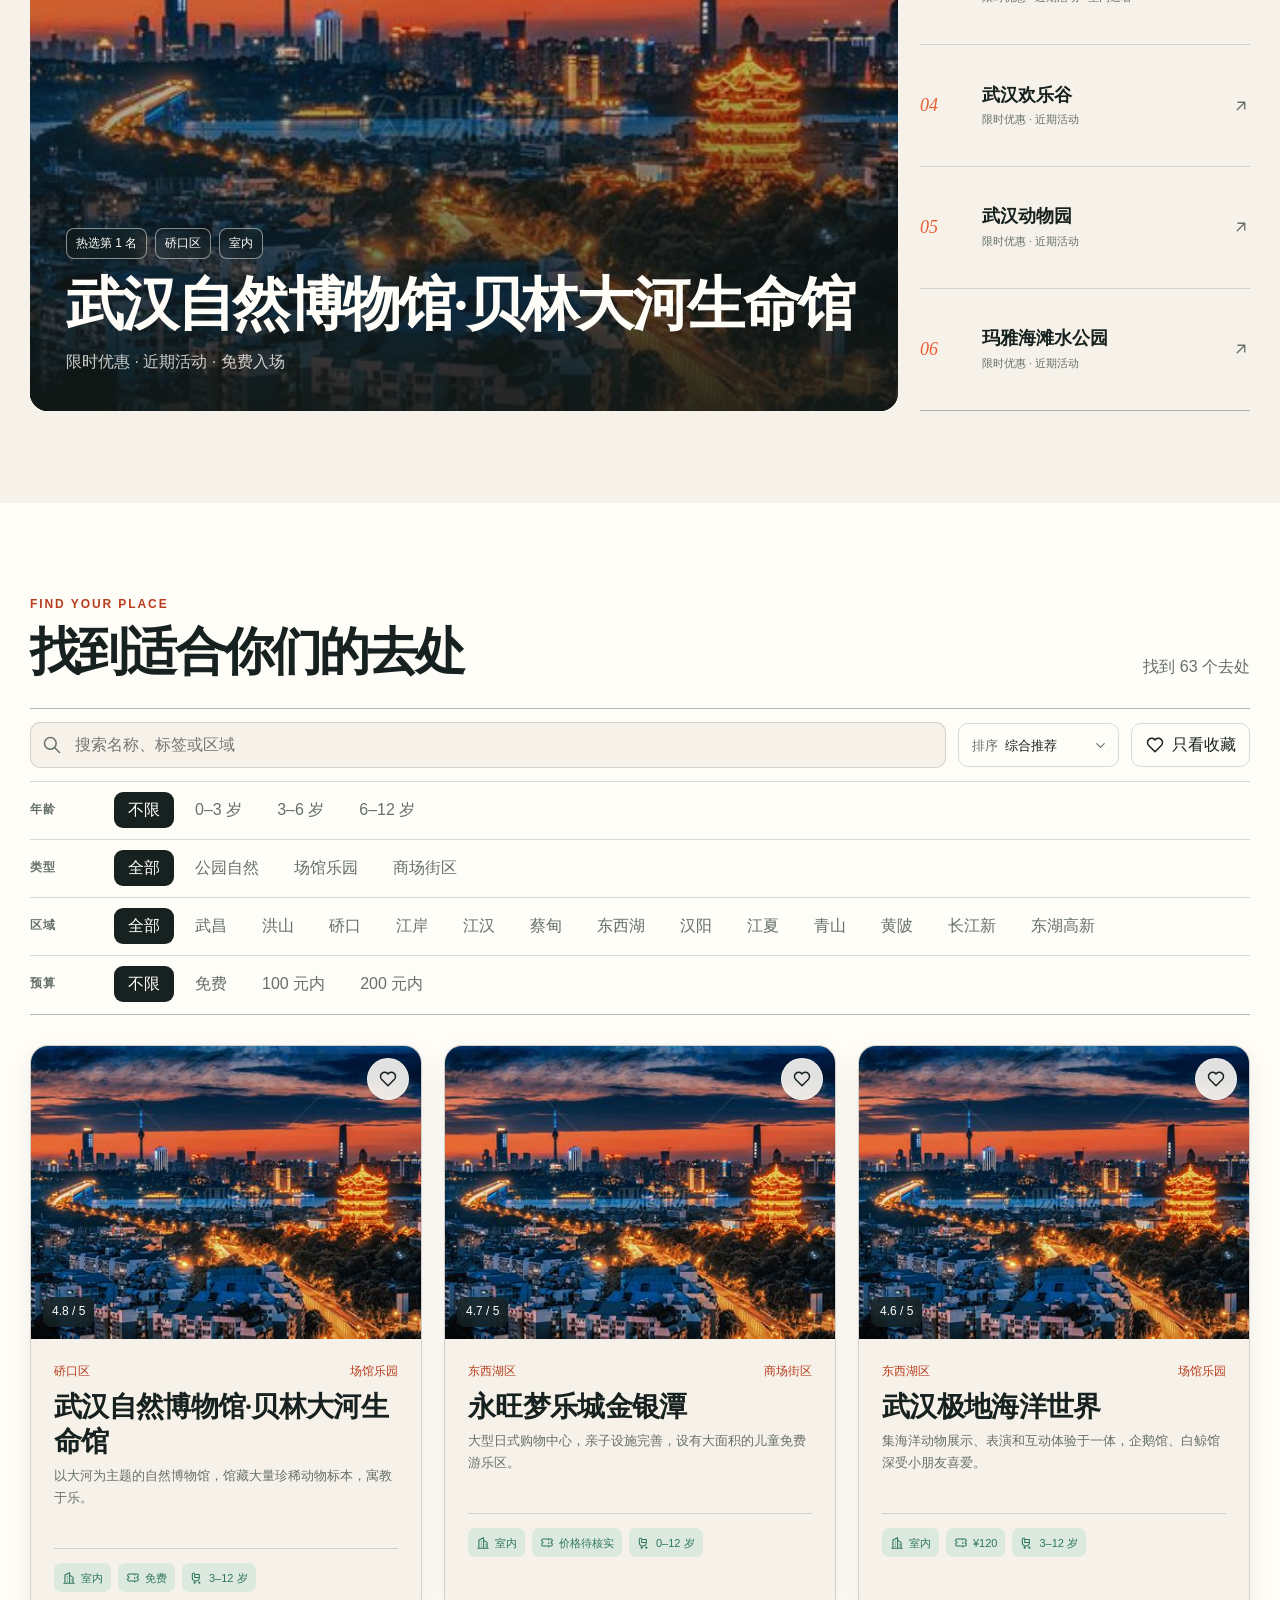
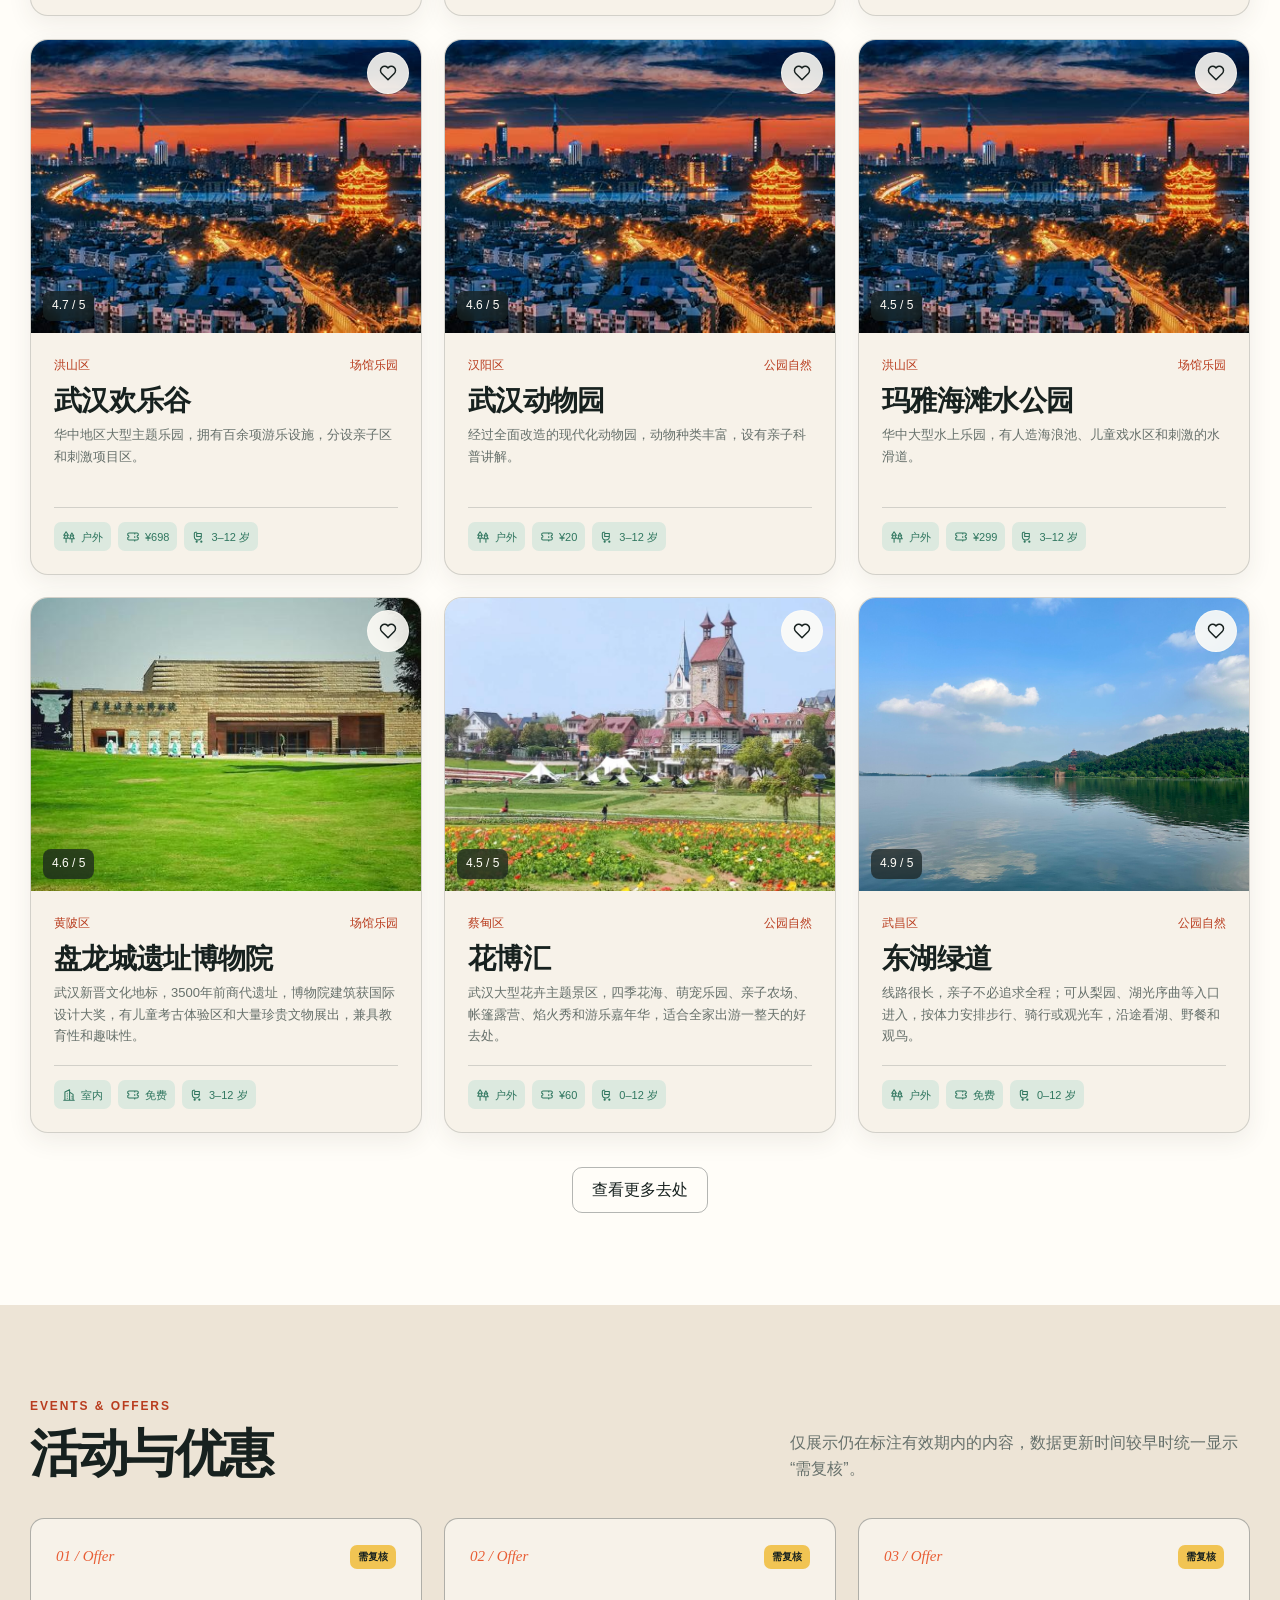
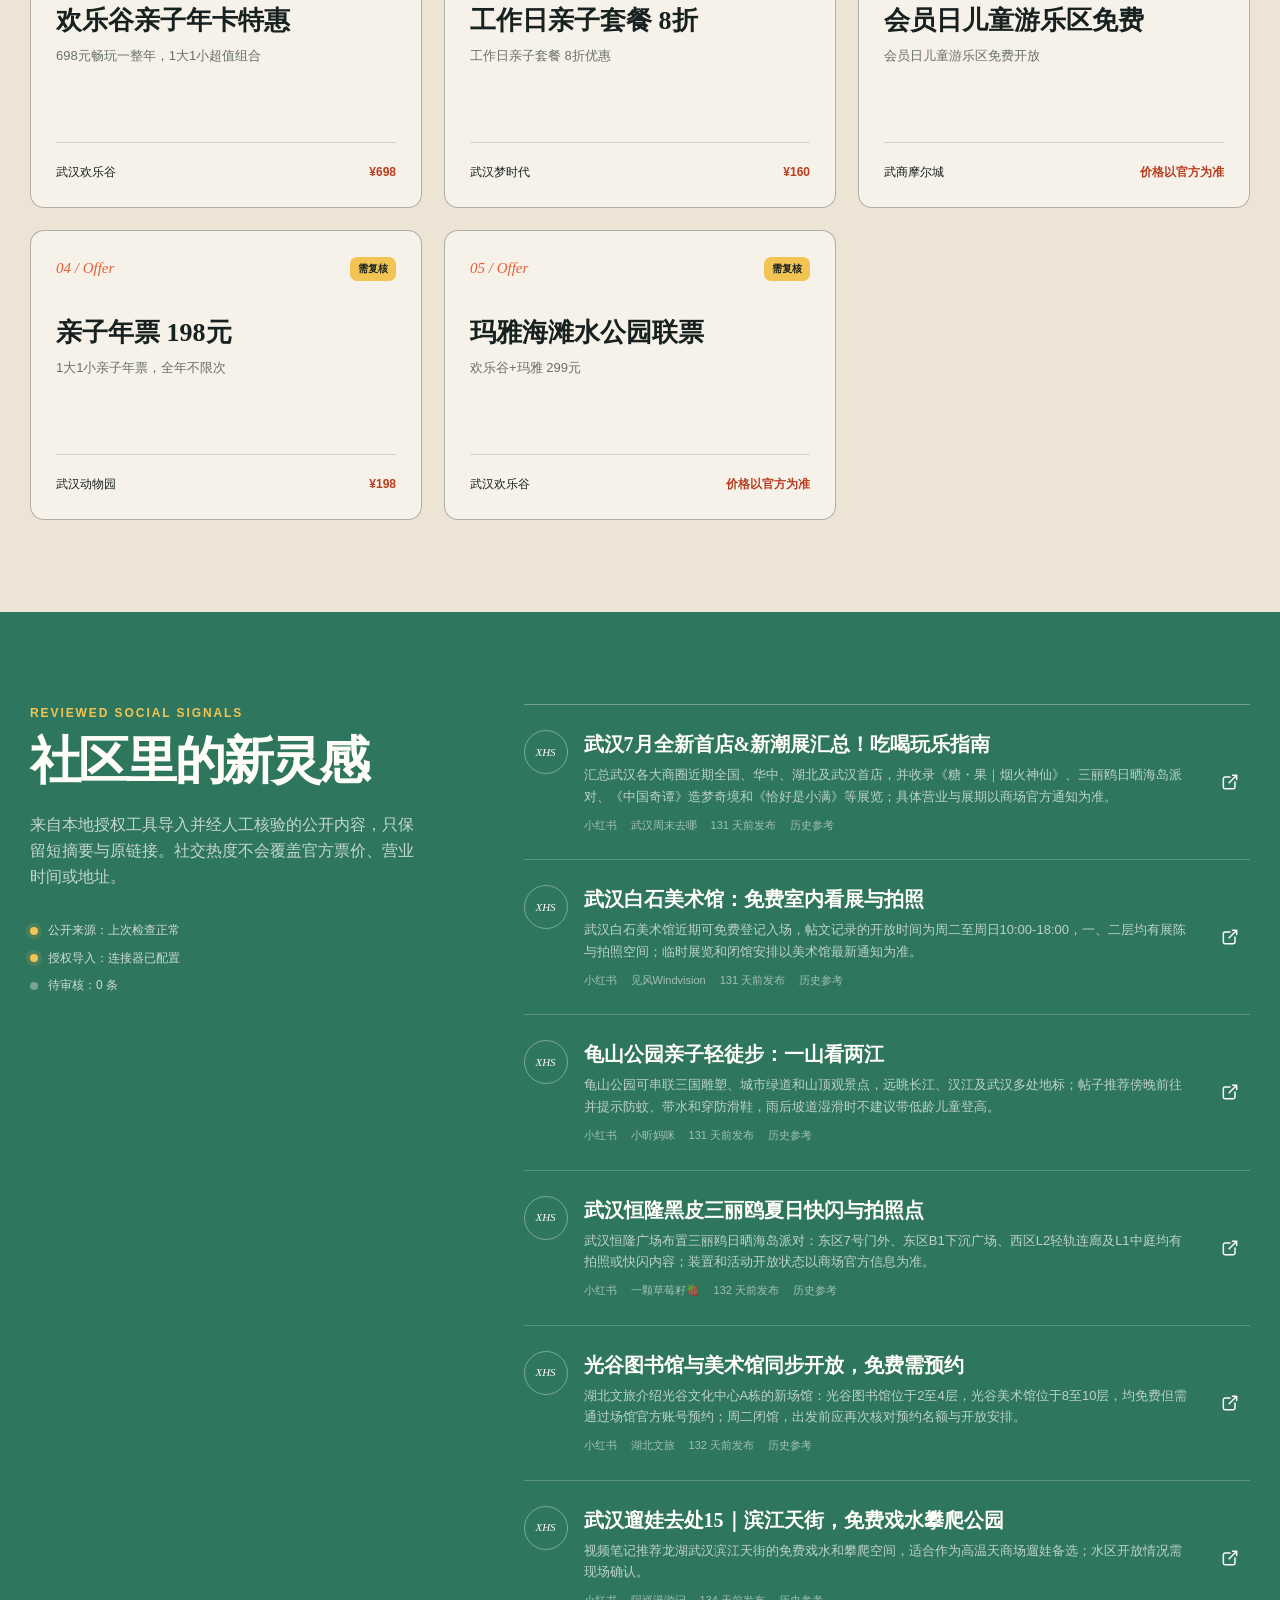
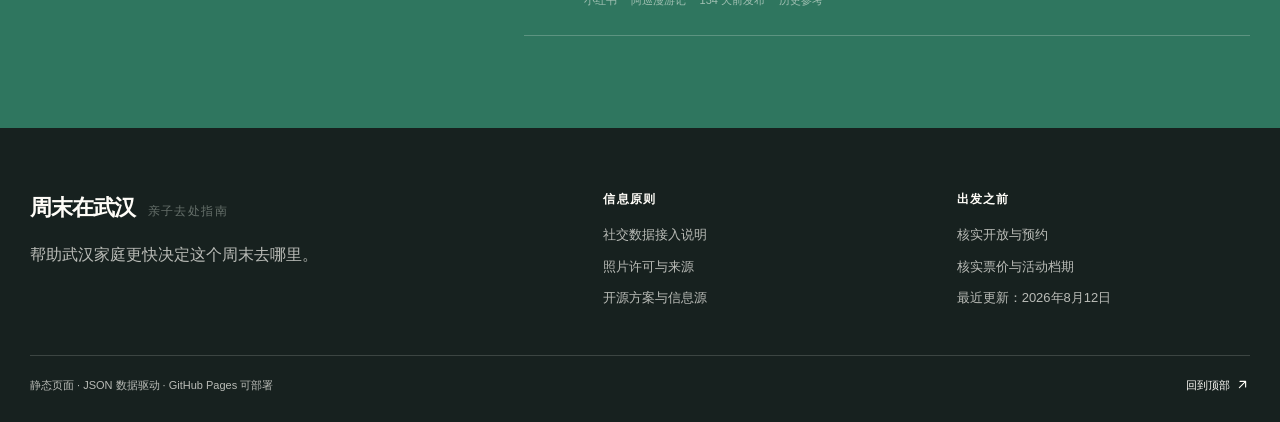
==== commit ae086282: "feat: add verified niche family destinations" ====
--- a/index.html
+++ b/index.html
@@ -2,6108 +2,181 @@
 <html lang="zh-CN">
 <head>
   <meta charset="UTF-8">
-  <meta name="viewport" content="width=device-width, initial-scale=1.0, user-scalable=no">
-  <meta name="description" content="武汉亲子游玩推荐 — 按季节、区域、类别推荐武汉适合带小孩去的商场、游乐场、公园和大型活动">
-  <meta name="theme-color" content="#FF7E36">
-  <link rel="icon" href="data:image/svg+xml,%3Csvg xmlns='http://www.w3.org/2000/svg' viewBox='0 0 64 64'%3E%3Crect width='64' height='64' rx='14' fill='%23FF7E36'/%3E%3Ctext x='32' y='42' text-anchor='middle' font-size='34'%3E%F0%9F%8E%A0%3C/text%3E%3C/svg%3E">
-  <title>武汉亲子游玩推荐 — 周末带娃去哪玩</title>
-  <style>
-/* ===== 武汉亲子游玩推荐 - 样式 ===== */
-
-/* ---- CSS Variables ---- */
-:root {
-  --primary: #FF7E36;
-  --primary-light: #FFA366;
-  --primary-dark: #E55D1A;
-  --secondary: #4ECDC4;
-  --secondary-light: #7EDDD6;
-  --accent: #FFD93D;
-  --accent-light: #FFE680;
-  --bg: #FFFAF5;
-  --bg-card: #FFFFFF;
-  --bg-section: #FFF5EB;
-  --text: #2D3436;
-  --text-secondary: #636E72;
-  --text-light: #B2BEC3;
-  --border: #F0E6DC;
-  --shadow: 0 2px 12px rgba(255, 126, 54, 0.1);
-  --shadow-hover: 0 8px 30px rgba(255, 126, 54, 0.18);
-  --radius: 8px;
-  --radius-sm: 8px;
-  --radius-xs: 6px;
-  --transition: 0.3s cubic-bezier(0.4, 0, 0.2, 1);
-  --max-width: 1200px;
-  --header-height: 64px;
-  --font: -apple-system, BlinkMacSystemFont, 'Segoe UI', 'PingFang SC', 'Noto Sans SC', sans-serif;
-}
-
-/* ---- Reset ---- */
-*, *::before, *::after {
-  margin: 0;
-  padding: 0;
-  box-sizing: border-box;
-}
-
-html {
-  scroll-behavior: smooth;
-  font-size: 16px;
-}
-
-body {
-  font-family: var(--font);
-  background: var(--bg);
-  color: var(--text);
-  line-height: 1.6;
-  -webkit-font-smoothing: antialiased;
-  overflow-x: hidden;
-}
-
-a { color: inherit; text-decoration: none; }
-button { cursor: pointer; font-family: inherit; border: none; background: none; }
-img { max-width: 100%; display: block; }
-ul { list-style: none; }
-
-/* ---- Loading Screen ---- */
-.loading-screen {
-  position: fixed;
-  inset: 0;
-  background: var(--bg);
-  display: flex;
-  flex-direction: column;
-  align-items: center;
-  justify-content: center;
-  z-index: 9999;
-  transition: opacity 0.5s;
-}
-.loading-screen.hidden {
-  opacity: 0;
-  pointer-events: none;
-}
-.loading-spinner {
-  width: 48px;
-  height: 48px;
-  border: 4px solid var(--border);
-  border-top-color: var(--primary);
-  border-radius: 50%;
-  animation: spin 0.8s linear infinite;
-}
-.loading-text {
-  margin-top: 16px;
-  color: var(--text-secondary);
-  font-size: 14px;
-}
-@keyframes spin { to { transform: rotate(360deg); } }
-
-/* ---- Header ---- */
-.header {
-  position: fixed;
-  top: 0;
-  left: 0;
-  right: 0;
-  height: var(--header-height);
-  background: rgba(255, 250, 245, 0.92);
-  backdrop-filter: blur(12px);
-  -webkit-backdrop-filter: blur(12px);
-  border-bottom: 1px solid var(--border);
-  z-index: 100;
-  transition: var(--transition);
-}
-.header-inner {
-  max-width: var(--max-width);
-  margin: 0 auto;
-  padding: 0 20px;
-  height: 100%;
-  display: flex;
-  align-items: center;
-  justify-content: space-between;
-}
-.logo {
-  display: flex;
-  align-items: center;
-  gap: 10px;
-  font-size: 20px;
-  font-weight: 700;
-  color: var(--primary);
-}
-.logo-icon {
-  font-size: 28px;
-}
-.logo-sub {
-  font-size: 12px;
-  color: var(--text-secondary);
-  font-weight: 400;
-}
-
-.header-nav {
-  display: flex;
-  align-items: center;
-  gap: 8px;
-}
-.header-nav a {
-  padding: 8px 16px;
-  border-radius: var(--radius-sm);
-  font-size: 14px;
-  color: var(--text-secondary);
-  transition: var(--transition);
-}
-.header-nav a:hover {
-  background: var(--bg-section);
-  color: var(--primary);
-}
-
-/* Mobile Menu */
-.mobile-menu-btn {
-  display: none;
-  font-size: 24px;
-  padding: 8px;
-  color: var(--text);
-}
-.mobile-menu {
-  display: none;
-  position: fixed;
-  top: var(--header-height);
-  left: 0;
-  right: 0;
-  background: var(--bg-card);
-  border-bottom: 2px solid var(--border);
-  padding: 16px 20px;
-  transform: translateY(-100%);
-  opacity: 0;
-  transition: var(--transition);
-  z-index: 99;
-}
-.mobile-menu.open {
-  transform: translateY(0);
-  opacity: 1;
-}
-.mobile-menu a {
-  display: block;
-  padding: 12px 0;
-  border-bottom: 1px solid var(--border);
-  font-size: 16px;
-  color: var(--text);
-}
-.mobile-menu a:last-child { border-bottom: none; }
-
-/* ---- Hero Section ---- */
-.hero {
-  margin-top: var(--header-height);
-  padding: 48px 20px 40px;
-  background: #fff3e8;
-  text-align: center;
-  position: relative;
-  overflow: hidden;
-}
-.hero::before {
-  content: none;
-}
-@keyframes heroFloat {
-  0%, 100% { transform: translate(0, 0); }
-  50% { transform: translate(-20px, 20px); }
-}
-
-.hero-content {
-  position: relative;
-  display: grid;
-  grid-template-columns: minmax(0, 1.08fr) minmax(420px, 0.92fr);
-  align-items: center;
-  gap: 44px;
-  max-width: var(--max-width);
-  margin: 0 auto;
-  text-align: left;
-}
-.hero-copy {
-  min-width: 0;
-}
-.hero-meta {
-  display: flex;
-  align-items: center;
-  flex-wrap: wrap;
-  gap: 8px;
-  margin-bottom: 18px;
-}
-.hero-title {
-  font-size: clamp(24px, 5vw, 40px);
-  font-weight: 800;
-  color: var(--text);
-  margin-bottom: 12px;
-}
-.hero-title span {
-  color: var(--primary);
-}
-.hero-desc {
-  font-size: clamp(14px, 2.5vw, 18px);
-  color: var(--text-secondary);
-  margin-bottom: 28px;
-  line-height: 1.7;
-}
-.hero-season {
-  display: inline-flex;
-  align-items: center;
-  gap: 8px;
-  background: var(--bg-card);
-  padding: 8px 20px;
-  border-radius: 100px;
-  font-size: 14px;
-  color: var(--text-secondary);
-  box-shadow: var(--shadow);
-  margin-bottom: 0;
-}
-.hero-season .season-dot {
-  width: 8px;
-  height: 8px;
-  border-radius: 50%;
-  animation: pulse 2s infinite;
-}
-.hero-season .season-dot.spring { background: #FFB7B2; }
-.hero-season .season-dot.summer { background: #FF9A56; }
-.hero-season .season-dot.autumn { background: #D4A373; }
-.hero-season .season-dot.winter { background: #89B0D6; }
-@keyframes pulse {
-  0%, 100% { opacity: 1; }
-  50% { opacity: 0.4; }
-}
-
-/* ---- Update Time ---- */
-.update-time {
-  display: inline-flex;
-  align-items: center;
-  gap: 6px;
-  font-size: 12px;
-  color: var(--text-light);
-  margin-bottom: 0;
-  background: rgba(255,255,255,0.6);
-  padding: 4px 14px;
-  border-radius: 100px;
-}
-.update-icon { font-size: 12px; }
-
-/* ---- Live Trip Panel ---- */
-.live-panel {
-  margin: 0;
-  display: grid;
-  grid-template-columns: repeat(2, minmax(0, 1fr));
-  gap: 12px;
-  max-width: none;
-  text-align: left;
-}
-.live-card {
-  min-height: 92px;
-  padding: 16px;
-  border-radius: var(--radius-sm);
-  background: rgba(255,255,255,0.82);
-  border: 1px solid rgba(240, 230, 220, 0.95);
-  box-shadow: 0 10px 26px rgba(255, 126, 54, 0.08);
-  backdrop-filter: blur(10px);
-}
-.live-card.primary {
-  background: linear-gradient(135deg, rgba(255,126,54,0.96), rgba(255,163,102,0.92));
-  color: white;
-  border-color: rgba(255,255,255,0.35);
-}
-.live-label {
-  display: block;
-  font-size: 12px;
-  color: var(--text-light);
-  margin-bottom: 4px;
-}
-.live-card.primary .live-label { color: rgba(255,255,255,0.78); }
-.live-value {
-  display: block;
-  font-size: 17px;
-  font-weight: 700;
-  line-height: 1.25;
-  color: var(--text);
-}
-.live-card.primary .live-value { color: white; }
-.live-note {
-  display: block;
-  margin-top: 4px;
-  font-size: 12px;
-  color: var(--text-secondary);
-  line-height: 1.4;
-}
-.live-card.primary .live-note { color: rgba(255,255,255,0.82); }
-
-/* ---- Quick Entry ---- */
-.quick-entry {
-  background: var(--bg);
-}
-.quick-entry .section {
-  padding-top: 24px;
-  padding-bottom: 24px;
-}
-.quick-grid {
-  display: grid;
-  grid-template-columns: repeat(auto-fit, minmax(112px, 1fr));
-  gap: 10px;
-}
-.quick-btn {
-  display: flex;
-  flex-direction: column;
-  align-items: center;
-  gap: 6px;
-  min-height: 78px;
-  padding: 12px 10px;
-  border-radius: var(--radius-sm);
-  background: var(--bg-card);
-  border: 1px solid var(--border);
-  transition: var(--transition);
-}
-.quick-btn:hover {
-  border-color: var(--primary);
-  box-shadow: var(--shadow);
-  transform: translateY(-2px);
-}
-.quick-btn.active {
-  border-color: var(--primary);
-  background: #FFF0E6;
-  box-shadow: var(--shadow);
-}
-.quick-btn-icon { font-size: 24px; line-height: 1; }
-.quick-btn-label { font-size: 13px; font-weight: 500; color: var(--text); }
-
-/* Search */
-.search-box {
-  position: relative;
-  max-width: 480px;
-  margin: 0;
-}
-.search-box input {
-  width: 100%;
-  padding: 14px 20px 14px 48px;
-  border: 2px solid var(--border);
-  border-radius: 100px;
-  font-size: 16px;
-  background: var(--bg-card);
-  color: var(--text);
-  outline: none;
-  transition: var(--transition);
-}
-.search-box input:focus {
-  border-color: var(--primary);
-  box-shadow: 0 0 0 4px rgba(255, 126, 54, 0.12);
-}
-.search-box .search-icon {
-  position: absolute;
-  left: 18px;
-  top: 50%;
-  transform: translateY(-50%);
-  font-size: 18px;
-  color: var(--text-light);
-}
-.search-box input::placeholder {
-  color: var(--text-light);
-}
-
-/* ---- Section Layout ---- */
-.section {
-  max-width: var(--max-width);
-  margin: 0 auto;
-  padding: 40px 20px;
-}
-.section-title {
-  font-size: 22px;
-  font-weight: 700;
-  margin-bottom: 20px;
-  display: flex;
-  align-items: center;
-  gap: 10px;
-}
-.section-title .count {
-  font-size: 14px;
-  font-weight: 400;
-  color: var(--text-secondary);
-  background: var(--bg-section);
-  padding: 2px 12px;
-  border-radius: 100px;
-}
-
-/* ---- Season Tabs ---- */
-.season-tabs {
-  display: flex;
-  gap: 8px;
-  margin-bottom: 24px;
-  overflow-x: auto;
-  -webkit-overflow-scrolling: touch;
-  padding: 4px 0;
-  scrollbar-width: none;
-}
-.season-tabs::-webkit-scrollbar { display: none; }
-
-.season-tab {
-  flex-shrink: 0;
-  padding: 10px 24px;
-  border-radius: 100px;
-  font-size: 14px;
-  font-weight: 500;
-  background: var(--bg-card);
-  border: 1.5px solid var(--border);
-  color: var(--text-secondary);
-  transition: var(--transition);
-  white-space: nowrap;
-}
-.season-tab:hover {
-  border-color: var(--primary-light);
-  color: var(--primary);
-}
-.season-tab.active {
-  background: var(--primary);
-  border-color: var(--primary);
-  color: white;
-  box-shadow: 0 4px 12px rgba(255, 126, 54, 0.3);
-}
-
-/* ---- Category Tabs ---- */
-.category-tabs {
-  display: flex;
-  gap: 10px;
-  margin-bottom: 24px;
-  overflow-x: auto;
-  -webkit-overflow-scrolling: touch;
-  padding: 4px 0;
-  scrollbar-width: none;
-}
-.category-tabs::-webkit-scrollbar { display: none; }
-
-.category-tab {
-  flex-shrink: 0;
-  display: flex;
-  align-items: center;
-  gap: 8px;
-  padding: 10px 20px;
-  border-radius: 100px;
-  font-size: 14px;
-  font-weight: 500;
-  background: var(--bg-card);
-  border: 1.5px solid var(--border);
-  color: var(--text-secondary);
-  transition: var(--transition);
-}
-.category-tab:hover {
-  border-color: var(--secondary);
-  color: var(--secondary);
-}
-.category-tab.active {
-  background: var(--secondary);
-  border-color: var(--secondary);
-  color: white;
-  box-shadow: 0 4px 12px rgba(78, 205, 196, 0.3);
-}
-.category-icon { font-size: 18px; }
-
-/* ---- District Filter ---- */
-.district-filter {
-  display: flex;
-  flex-wrap: wrap;
-  gap: 8px;
-  margin-bottom: 24px;
-}
-.district-chip {
-  flex: 0 0 auto;
-  padding: 6px 16px;
-  border-radius: 100px;
-  font-size: 13px;
-  background: var(--bg-card);
-  border: 1px solid var(--border);
-  color: var(--text-secondary);
-  transition: var(--transition);
-  white-space: nowrap;
-}
-.district-chip:hover {
-  border-color: var(--primary-light);
-  color: var(--primary);
-}
-.district-chip.active {
-  background: var(--primary);
-  border-color: var(--primary);
-  color: white;
-}
-
-/* ---- Results Grid ---- */
-.results-header {
-  display: flex;
-  justify-content: space-between;
-  align-items: center;
-  flex-wrap: wrap;
-  gap: 12px;
-  margin-bottom: 20px;
-}
-.results-count {
-  font-size: 14px;
-  color: var(--text-secondary);
-}
-
-.results-grid {
-  display: grid;
-  grid-template-columns: repeat(auto-fill, minmax(320px, 1fr));
-  gap: 20px;
-}
-
-/* ---- Place Card ---- */
-.place-card {
-  background: var(--bg-card);
-  border-radius: var(--radius);
-  overflow: hidden;
-  box-shadow: var(--shadow);
-  transition: var(--transition);
-  opacity: 0;
-  transform: translateY(20px);
-}
-.place-card.visible {
-  opacity: 1;
-  transform: translateY(0);
-}
-.place-card:hover {
-  box-shadow: var(--shadow-hover);
-  transform: translateY(-4px);
-}
-
-.card-image {
-  position: relative;
-  height: 200px;
-  overflow: hidden;
-  background: #f5f5f5;
-}
-.card-image img {
-  width: 100%;
-  height: 100%;
-  object-fit: cover;
-  transition: transform 0.5s;
-}
-.place-card:hover .card-image img {
-  transform: scale(1.05);
-}
-
-.card-rating {
-  position: absolute;
-  top: 12px;
-  left: 12px;
-  display: flex;
-  align-items: center;
-  gap: 4px;
-  background: rgba(0,0,0,0.6);
-  color: white;
-  padding: 4px 10px;
-  border-radius: 100px;
-  font-size: 13px;
-  font-weight: 600;
-  backdrop-filter: blur(4px);
-}
-.card-rating .star { color: var(--accent); }
-
-.fav-btn {
-  position: absolute;
-  top: 12px;
-  right: 12px;
-  width: 36px;
-  height: 36px;
-  display: flex;
-  align-items: center;
-  justify-content: center;
-  background: rgba(255,255,255,0.9);
-  border-radius: 50%;
-  font-size: 18px;
-  transition: var(--transition);
-  box-shadow: 0 2px 8px rgba(0,0,0,0.1);
-}
-.fav-btn:hover { transform: scale(1.15); }
-.fav-btn.active { animation: heartPop 0.3s; }
-@keyframes heartPop {
-  0% { transform: scale(1); }
-  50% { transform: scale(1.25); }
-  100% { transform: scale(1); }
-}
-
-.badge-deal {
-  position: absolute;
-  bottom: 12px;
-  left: 12px;
-  background: linear-gradient(135deg, #FF6B6B, #FF8E53);
-  color: white;
-  padding: 4px 12px;
-  border-radius: 100px;
-  font-size: 12px;
-  font-weight: 600;
-  box-shadow: 0 2px 8px rgba(255, 107, 107, 0.4);
-}
-
-/* ---- Parent Pick Badge ---- */
-.badge-top {
-  position: absolute;
-  bottom: 12px;
-  right: 12px;
-  background: linear-gradient(135deg, #FFD93D, #FFB347);
-  color: #7A4A00;
-  padding: 4px 12px;
-  border-radius: 100px;
-  font-size: 12px;
-  font-weight: 600;
-  box-shadow: 0 2px 8px rgba(255, 179, 71, 0.4);
-}
-
-/* ---- Filter Workspace ---- */
-.filter-panel {
-  margin-bottom: 24px;
-  padding: 8px 18px;
-  background: rgba(255, 255, 255, 0.78);
-  border: 1px solid var(--border);
-  border-radius: var(--radius-sm);
-  box-shadow: 0 8px 24px rgba(74, 55, 40, 0.06);
-  backdrop-filter: blur(10px);
-}
-.filter-row {
-  display: grid;
-  grid-template-columns: 64px minmax(0, 1fr);
-  align-items: start;
-  gap: 12px;
-  padding: 10px 0;
-  border-bottom: 1px solid var(--border);
-}
-.filter-row:last-child { border-bottom: 0; }
-.filter-label {
-  padding-top: 8px;
-  font-size: 12px;
-  font-weight: 700;
-  color: var(--text-light);
-  white-space: nowrap;
-}
-.filter-panel .season-tabs,
-.filter-panel .category-tabs,
-.filter-panel .district-filter {
-  margin-bottom: 0;
-}
-
-.badge-classic {
-  position: absolute;
-  bottom: 12px;
-  right: 12px;
-  background: linear-gradient(135deg, #2D3436, #636E72);
-  color: white;
-  padding: 4px 12px;
-  border-radius: 100px;
-  font-size: 12px;
-  font-weight: 600;
-  box-shadow: 0 2px 8px rgba(45, 52, 54, 0.28);
-}
-
-.cover-caption {
-  position: absolute;
-  left: 12px;
-  bottom: 46px;
-  max-width: calc(100% - 24px);
-  padding: 4px 10px;
-  border-radius: 100px;
-  background: rgba(0,0,0,0.52);
-  color: white;
-  font-size: 12px;
-  backdrop-filter: blur(5px);
-}
-
-/* ---- Practical Info Bar ---- */
-.card-practical {
-  display: flex;
-  flex-wrap: wrap;
-  gap: 6px;
-  margin-bottom: 10px;
-  padding: 8px 0;
-  border-top: 1px solid var(--border);
-  border-bottom: 1px solid var(--border);
-}
-.practical-chip {
-  display: inline-flex;
-  align-items: center;
-  gap: 3px;
-  padding: 3px 10px;
-  border-radius: 100px;
-  font-size: 12px;
-  font-weight: 500;
-  white-space: nowrap;
-}
-.chip-age { background: #E8F4FD; color: #1A7DCB; }
-.chip-indoor { background: #FFF0E6; color: #E55D1A; }
-.chip-outdoor { background: #E8F8F5; color: #1ABC9C; }
-.chip-free { background: #F0FFF0; color: #27AE60; font-weight: 600; }
-.chip-paid { background: #FFF5F5; color: #E74C3C; }
-.chip-parking { background: #F5F0FF; color: #8B5CF6; }
-.chip-noparking { background: #F9F9F9; color: #B2BEC3; }
-.chip-open { background: #ECFFF5; color: #159957; font-weight: 600; }
-.chip-closed { background: #FFF3F0; color: #D14A2E; font-weight: 600; }
-.chip-live { background: #EAF6FF; color: #1976B9; }
-.chip-weather-warn { background: #FFF8DB; color: #A56A00; }
-.chip-weather-good { background: #E8F8F5; color: #0F8F83; }
-
-.card-body {
-  padding: 16px;
-}
-
-.card-tags {
-  display: flex;
-  flex-wrap: wrap;
-  gap: 6px;
-  margin-bottom: 10px;
-}
-.tag {
-  padding: 2px 10px;
-  border-radius: 100px;
-  font-size: 12px;
-  font-weight: 500;
-}
-.tag-district {
-  background: #FFF0E6;
-  color: var(--primary-dark);
-}
-.tag-season {
-  background: #E8F8F5;
-  color: #1ABC9C;
-}
-.tag-custom {
-  background: #F5F0FF;
-  color: #8B5CF6;
-}
-
-.card-title {
-  font-size: 18px;
-  font-weight: 700;
-  margin-bottom: 8px;
-  color: var(--text);
-}
-.card-desc {
-  font-size: 14px;
-  color: var(--text-secondary);
-  line-height: 1.6;
-  margin-bottom: 12px;
-  display: -webkit-box;
-  -webkit-line-clamp: 3;
-  -webkit-box-orient: vertical;
-  overflow: hidden;
-}
-
-.card-events, .card-deals {
-  display: flex;
-  flex-direction: column;
-  gap: 4px;
-  margin-bottom: 8px;
-  font-size: 13px;
-}
-.event-icon, .deal-icon { margin-right: 4px; }
-.event-text { color: #8B5CF6; }
-.deal-text {
-  color: #E55D1A;
-  font-weight: 500;
-}
-.card-events .event-text::before { content: '• '; }
-.card-deals .deal-text::before { content: '• '; }
-
-.card-meta {
-  display: flex;
-  flex-direction: column;
-  gap: 4px;
-  font-size: 13px;
-  color: var(--text-light);
-  margin-top: 8px;
-  padding-top: 8px;
-  border-top: 1px solid var(--border);
-}
-.nav-btn {
-  margin-top: 6px;
-  display: inline-flex;
-  align-items: center;
-  gap: 6px;
-  padding: 6px 16px;
-  border-radius: 100px;
-  font-size: 13px;
-  font-weight: 500;
-  background: #E8F4FD;
-  color: #1A7DCB;
-  transition: var(--transition);
-  align-self: flex-start;
-}
-.nav-btn:hover { background: #D0EBFB; }
-
-/* ---- Favorites Toggle ---- */
-.fav-toggle {
-  display: flex;
-  align-items: center;
-  gap: 6px;
-  padding: 8px 18px;
-  border-radius: 100px;
-  font-size: 14px;
-  font-weight: 500;
-  background: var(--bg-card);
-  border: 1.5px solid var(--border);
-  color: var(--text-secondary);
-  transition: var(--transition);
-  flex-shrink: 0;
-}
-.fav-toggle:hover {
-  border-color: #FF6B6B;
-  color: #FF6B6B;
-}
-.fav-toggle.active {
-  background: #FF6B6B;
-  border-color: #FF6B6B;
-  color: white;
-  box-shadow: 0 4px 12px rgba(255, 107, 107, 0.3);
-}
-
-/* ---- Empty State ---- */
-.empty-state {
-  text-align: center;
-  padding: 60px 20px;
-}
-.empty-state .empty-icon { font-size: 48px; margin-bottom: 16px; }
-.empty-state h3 { font-size: 18px; margin-bottom: 8px; }
-.empty-state p { color: var(--text-secondary); font-size: 14px; }
-.hidden { display: none !important; }
-
-/* ---- Highlights / Carousel ---- */
-.highlights-section {
-  background: var(--bg-section);
-}
-.highlights-carousel {
-  position: relative;
-  border-radius: var(--radius);
-  overflow: hidden;
-  background: var(--bg-card);
-  box-shadow: var(--shadow);
-}
-
-.highlights-track {
-  position: relative;
-  overflow: hidden;
-}
-.highlight-slide {
-  display: none;
-  animation: fadeSlideIn 0.5s ease;
-}
-.highlight-slide.active {
-  display: block;
-}
-@keyframes fadeSlideIn {
-  from { opacity: 0; transform: translateX(30px); }
-  to { opacity: 1; transform: translateX(0); }
-}
-
-.highlight-link {
-  display: flex;
-  flex-direction: row;
-  min-height: 200px;
-}
-.highlight-img {
-  width: 45%;
-  flex-shrink: 0;
-  overflow: hidden;
-}
-.highlight-img img {
-  width: 100%;
-  height: 100%;
-  object-fit: cover;
-}
-.highlight-info {
-  flex: 1;
-  padding: 28px 32px;
-  display: flex;
-  flex-direction: column;
-  justify-content: center;
-}
-.highlight-badge {
-  display: inline-flex;
-  align-self: flex-start;
-  background: linear-gradient(135deg, var(--primary), var(--primary-dark));
-  color: white;
-  padding: 4px 14px;
-  border-radius: 100px;
-  font-size: 12px;
-  font-weight: 600;
-  margin-bottom: 12px;
-}
-.highlight-info h3 {
-  font-size: clamp(18px, 3vw, 24px);
-  font-weight: 700;
-  margin-bottom: 8px;
-}
-.highlight-info p {
-  color: var(--text-secondary);
-  font-size: 14px;
-  line-height: 1.6;
-}
-
-.highlights-dots {
-  display: flex;
-  justify-content: center;
-  gap: 8px;
-  padding: 16px;
-}
-.dot {
-  width: 8px;
-  height: 8px;
-  border-radius: 50%;
-  background: var(--border);
-  transition: var(--transition);
-}
-.dot.active {
-  background: var(--primary);
-  width: 24px;
-  border-radius: 4px;
-}
-
-/* ---- Social Signals ---- */
-.social-section {
-  background: var(--bg);
-}
-.social-heading {
-  display: flex;
-  align-items: flex-end;
-  justify-content: space-between;
-  gap: 16px;
-  margin-bottom: 16px;
-}
-.social-heading .section-title { margin-bottom: 4px; }
-.social-subtitle {
-  color: var(--text-secondary);
-  font-size: 13px;
-}
-.social-updated {
-  flex: 0 0 auto;
-  color: var(--text-light);
-  font-size: 12px;
-}
-.social-health {
-  display: flex;
-  align-items: center;
-  flex-wrap: wrap;
-  gap: 8px;
-  margin-bottom: 14px;
-  padding: 10px 0;
-  border-top: 1px solid var(--border);
-  border-bottom: 1px solid var(--border);
-  color: var(--text-secondary);
-  font-size: 12px;
-}
-.social-live-dot {
-  width: 8px;
-  height: 8px;
-  flex: 0 0 auto;
-  border-radius: 50%;
-  background: #27ae60;
-  box-shadow: 0 0 0 4px rgba(39, 174, 96, 0.12);
-}
-.social-health.is-current .social-live-dot {
-  background: #d88732;
-  box-shadow: 0 0 0 4px rgba(216, 135, 50, 0.12);
-}
-.social-health.is-stale .social-live-dot {
-  background: #b85c68;
-  box-shadow: 0 0 0 4px rgba(184, 92, 104, 0.12);
-}
-.social-health strong {
-  color: #22675f;
-  font-size: 13px;
-}
-.social-health-spacer { flex: 1 1 auto; }
-.social-pending {
-  color: var(--text-light);
-  font-size: 11px;
-}
-.social-health-divider { color: var(--text-light); }
-.social-pipeline {
-  display: flex;
-  align-items: center;
-  flex-wrap: wrap;
-  gap: 8px 18px;
-  margin: -2px 0 14px;
-  color: var(--text-secondary);
-  font-size: 12px;
-}
-.social-pipeline-item {
-  display: inline-flex;
-  align-items: center;
-  gap: 7px;
-}
-.social-pipeline-mark {
-  width: 6px;
-  height: 6px;
-  flex: 0 0 auto;
-  border-radius: 50%;
-  background: #27ae60;
-}
-.social-pipeline-item.is-waiting .social-pipeline-mark { background: #d88732; }
-.social-pipeline-item.is-error .social-pipeline-mark { background: #b85c68; }
-.social-controls {
-  display: flex;
-  align-items: flex-start;
-  justify-content: space-between;
-  gap: 12px;
-  margin-bottom: 14px;
-}
-.social-filters {
-  display: flex;
-  gap: 8px;
-  margin-bottom: 0;
-  overflow-x: auto;
-  scrollbar-width: none;
-}
-.social-filters::-webkit-scrollbar { display: none; }
-.social-filter {
-  flex: 0 0 auto;
-  min-height: 40px;
-  padding: 8px 16px;
-  border: 1px solid var(--border);
-  border-radius: 100px;
-  background: var(--bg-card);
-  color: var(--text-secondary);
-  font-size: 13px;
-  font-weight: 600;
-  transition: var(--transition);
-}
-.social-filter:hover,
-.social-filter:focus-visible {
-  border-color: var(--primary-light);
-  color: var(--primary);
-}
-.social-filter.active {
-  border-color: var(--text);
-  background: var(--text);
-  color: white;
-}
-.social-window-filters {
-  display: inline-flex;
-  flex: 0 0 auto;
-  padding: 3px;
-  border: 1px solid var(--border);
-  border-radius: 6px;
-  background: var(--bg-card);
-}
-.social-window-filter {
-  min-height: 32px;
-  padding: 5px 10px;
-  border: 0;
-  border-radius: 4px;
-  background: transparent;
-  color: var(--text-light);
-  font-size: 12px;
-  font-weight: 600;
-}
-.social-window-filter:hover,
-.social-window-filter:focus-visible { color: var(--text); }
-.social-window-filter.active {
-  background: var(--text);
-  color: white;
-}
-.social-grid {
-  display: grid;
-  grid-template-columns: repeat(3, minmax(0, 1fr));
-  gap: 12px;
-}
-.social-card {
-  display: flex;
-  min-width: 0;
-  min-height: 188px;
-  flex-direction: column;
-  padding: 16px;
-  border: 1px solid var(--border);
-  border-radius: var(--radius-sm);
-  background: var(--bg-card);
-  transition: var(--transition);
-}
-.social-card:hover {
-  border-color: var(--primary-light);
-  box-shadow: 0 8px 22px rgba(74, 55, 40, 0.08);
-  transform: translateY(-2px);
-}
-.social-card-top {
-  display: flex;
-  align-items: center;
-  justify-content: space-between;
-  gap: 10px;
-  margin-bottom: 12px;
-}
-.social-platform {
-  display: inline-flex;
-  align-items: center;
-  min-height: 26px;
-  padding: 4px 9px;
-  border-radius: 4px;
-  background: #FFF0E6;
-  color: var(--primary-dark);
-  font-size: 12px;
-  font-weight: 700;
-}
-.social-source-type {
-  overflow: hidden;
-  color: var(--text-light);
-  font-size: 11px;
-  text-overflow: ellipsis;
-  white-space: nowrap;
-}
-.social-freshness {
-  margin-left: auto;
-  font-size: 11px;
-  font-weight: 700;
-}
-.freshness-live { color: #187a4c; }
-.freshness-current { color: #a35a16; }
-.freshness-stale { color: #8b6f76; }
-.social-card h3 {
-  margin-bottom: 8px;
-  font-size: 16px;
-  line-height: 1.45;
-  text-wrap: pretty;
-}
-.social-card p {
-  display: -webkit-box;
-  overflow: hidden;
-  margin-bottom: 12px;
-  color: var(--text-secondary);
-  font-size: 13px;
-  line-height: 1.6;
-  -webkit-box-orient: vertical;
-  -webkit-line-clamp: 3;
-}
-.social-tags {
-  display: flex;
-  flex-wrap: wrap;
-  gap: 5px;
-  margin-top: auto;
-  margin-bottom: 12px;
-}
-.social-tag {
-  padding: 3px 7px;
-  border-radius: 4px;
-  background: var(--bg-section);
-  color: var(--text-secondary);
-  font-size: 11px;
-}
-.social-card-footer {
-  display: flex;
-  align-items: center;
-  justify-content: space-between;
-  gap: 12px;
-  padding-top: 10px;
-  border-top: 1px solid var(--border);
-  color: var(--text-light);
-  font-size: 11px;
-}
-.social-card-footer a {
-  color: var(--primary-dark);
-  font-size: 12px;
-  font-weight: 700;
-}
-.social-card-footer a:hover { text-decoration: underline; }
-.social-empty {
-  grid-column: 1 / -1;
-  padding: 34px 0;
-  border-top: 1px solid var(--border);
-  border-bottom: 1px solid var(--border);
-  color: var(--text-secondary);
-  text-align: center;
-}
-.social-empty strong {
-  display: block;
-  margin-bottom: 5px;
-  color: var(--text);
-  font-size: 15px;
-}
-.social-notice {
-  margin-top: 12px;
-  color: var(--text-light);
-  font-size: 12px;
-  line-height: 1.5;
-}
-
-/* ---- Media-led discovery ---- */
-.hero-photo {
-  grid-column: 1 / -1;
-  position: relative;
-  min-height: 156px;
-  overflow: hidden;
-  border-radius: var(--radius);
-  background: #223c3a;
-  box-shadow: var(--shadow);
-}
-.hero-photo img {
-  width: 100%;
-  height: 100%;
-  min-height: 156px;
-  position: absolute;
-  inset: 0;
-  object-fit: cover;
-}
-.hero-photo::after {
-  content: '';
-  position: absolute;
-  inset: 0;
-  background: linear-gradient(90deg, rgba(20, 32, 31, 0.82), rgba(20, 32, 31, 0.14));
-}
-.hero-photo-copy {
-  position: relative;
-  z-index: 1;
-  width: min(520px, 75%);
-  padding: 24px;
-  color: #fff;
-}
-.hero-photo-copy span {
-  display: block;
-  margin-bottom: 4px;
-  color: #baf4eb;
-  font-size: 12px;
-  font-weight: 700;
-}
-.hero-photo-copy strong {
-  display: block;
-  margin-bottom: 4px;
-  font-size: 22px;
-}
-.hero-photo-copy p {
-  color: rgba(255, 255, 255, 0.84);
-  font-size: 13px;
-}
-
-.media-section {
-  padding: 48px 0;
-  background: #f3f8f7;
-}
-.section-heading-row {
-  display: flex;
-  align-items: flex-end;
-  justify-content: space-between;
-  gap: 20px;
-  margin-bottom: 20px;
-}
-.section-heading-row .section-title { margin-bottom: 4px; }
-.section-kicker {
-  color: var(--text-secondary);
-  font-size: 14px;
-}
-.source-pill {
-  flex: 0 0 auto;
-  padding: 7px 10px;
-  border: 1px solid #cfe3df;
-  border-radius: 999px;
-  color: #22675f;
-  background: #fff;
-  font-size: 12px;
-  font-weight: 700;
-}
-.media-layout {
-  display: grid;
-  grid-template-columns: minmax(0, 1.35fr) minmax(320px, 0.65fr);
-  gap: 12px;
-  min-height: 470px;
-}
-.media-feature,
-.media-tile {
-  position: relative;
-  overflow: hidden;
-  border-radius: var(--radius);
-  background: #213936;
-  color: #fff;
-}
-.media-feature img,
-.media-tile img {
-  width: 100%;
-  height: 100%;
-  object-fit: cover;
-  transition: transform 200ms ease;
-}
-.media-feature:hover img,
-.media-tile:hover img { transform: scale(1.025); }
-.media-feature::after,
-.media-tile::after {
-  content: '';
-  position: absolute;
-  inset: 0;
-  background: linear-gradient(180deg, transparent 35%, rgba(15, 25, 24, 0.88));
-  pointer-events: none;
-}
-.media-feature-content,
-.media-tile-content {
-  position: absolute;
-  z-index: 1;
-  left: 0;
-  right: 0;
-  bottom: 0;
-  padding: 24px;
-}
-.media-feature-content h3 {
-  margin: 4px 0 6px;
-  font-size: 28px;
-}
-.media-feature-content p {
-  max-width: 620px;
-  color: rgba(255, 255, 255, 0.86);
-  font-size: 14px;
-}
-.media-eyebrow {
-  font-size: 12px;
-  font-weight: 700;
-  color: #baf4eb;
-}
-.media-source {
-  display: inline-flex;
-  margin-top: 12px;
-  font-size: 12px;
-  text-decoration: underline;
-  text-underline-offset: 3px;
-}
-.media-rail {
-  display: grid;
-  grid-template-columns: repeat(2, minmax(0, 1fr));
-  grid-template-rows: repeat(2, minmax(0, 1fr));
-  gap: 12px;
-}
-.media-tile-content { padding: 16px; }
-.media-tile-content strong {
-  display: block;
-  font-size: 15px;
-}
-.media-tile-content span {
-  font-size: 11px;
-  color: rgba(255, 255, 255, 0.78);
-}
-.media-play {
-  position: absolute;
-  z-index: 2;
-  top: 14px;
-  left: 14px;
-  display: grid;
-  width: 38px;
-  height: 38px;
-  place-items: center;
-  border-radius: 50%;
-  color: #fff;
-  background: rgba(20, 32, 31, 0.72);
-  backdrop-filter: blur(8px);
-}
-
-.social-card-media {
-  display: block;
-  position: relative;
-  height: 154px;
-  margin: -16px -16px 16px;
-  overflow: hidden;
-  background: #e6efed;
-}
-.social-card-media img {
-  width: 100%;
-  height: 100%;
-  object-fit: cover;
-}
-
-/* ---- Result controls ---- */
-.results-actions,
-.view-controls,
-.sort-control {
-  display: flex;
-  align-items: center;
-  gap: 6px;
-}
-.results-actions { flex-wrap: wrap; justify-content: flex-end; }
-.sort-control {
-  padding: 3px;
-  border: 1px solid var(--border);
-  border-radius: var(--radius);
-  background: #fff;
-}
-.sort-btn {
-  min-height: 34px;
-  padding: 6px 10px;
-  border-radius: 5px;
-  color: var(--text-secondary);
-  font-size: 12px;
-  font-weight: 600;
-}
-.sort-btn.active {
-  color: #fff;
-  background: #2f766f;
-}
-.view-btn {
-  display: grid;
-  width: 38px;
-  height: 38px;
-  place-items: center;
-  border: 1px solid var(--border);
-  border-radius: var(--radius);
-  color: var(--text-secondary);
-  background: #fff;
-}
-.view-btn.active {
-  color: var(--primary-dark);
-  border-color: #f4b78f;
-  background: #fff3e9;
-}
-.results-grid.view-list {
-  grid-template-columns: 1fr;
-}
-.results-grid.view-list .place-card {
-  display: grid;
-  grid-template-columns: minmax(260px, 34%) minmax(0, 1fr);
-}
-.results-grid.view-list .card-image {
-  height: 100%;
-  min-height: 280px;
-}
-.card-actions {
-  display: flex;
-  gap: 8px;
-  margin-top: 12px;
-}
-.plan-btn {
-  display: inline-flex;
-  align-items: center;
-  justify-content: center;
-  min-height: 36px;
-  padding: 7px 12px;
-  border: 1px solid #cfe3df;
-  border-radius: var(--radius);
-  color: #22675f;
-  background: #f4faf8;
-  font-size: 12px;
-  font-weight: 700;
-}
-.plan-btn.active {
-  color: #fff;
-  border-color: #2f766f;
-  background: #2f766f;
-}
-
-/* ---- Trip planner drawer ---- */
-.trip-toggle {
-  position: fixed;
-  right: 24px;
-  bottom: 82px;
-  z-index: 92;
-  display: inline-flex;
-  align-items: center;
-  gap: 8px;
-  min-height: 44px;
-  padding: 9px 14px;
-  border-radius: var(--radius);
-  color: #fff;
-  background: #2f766f;
-  box-shadow: 0 8px 24px rgba(47, 118, 111, 0.26);
-  font-weight: 700;
-}
-.trip-count {
-  display: grid;
-  min-width: 22px;
-  height: 22px;
-  place-items: center;
-  border-radius: 50%;
-  color: #2f766f;
-  background: #fff;
-  font-size: 12px;
-}
-.trip-overlay {
-  position: fixed;
-  inset: 0;
-  z-index: 300;
-  background: rgba(29, 38, 37, 0.42);
-  opacity: 0;
-  pointer-events: none;
-  transition: opacity 180ms ease;
-}
-.trip-overlay.open {
-  opacity: 1;
-  pointer-events: auto;
-}
-.trip-drawer {
-  position: absolute;
-  top: 0;
-  right: 0;
-  width: min(430px, 100%);
-  height: 100%;
-  padding: 24px;
-  overflow-y: auto;
-  background: #fff;
-  transform: translateX(100%);
-  transition: transform 200ms ease;
-}
-.trip-overlay.open .trip-drawer { transform: translateX(0); }
-.trip-header {
-  display: flex;
-  align-items: center;
-  justify-content: space-between;
-  gap: 16px;
-  padding-bottom: 16px;
-  border-bottom: 1px solid var(--border);
-}
-.trip-header h2 { font-size: 22px; }
-.icon-btn {
-  display: grid;
-  width: 38px;
-  height: 38px;
-  place-items: center;
-  border-radius: var(--radius);
-  color: var(--text-secondary);
-  background: var(--bg-section);
-  font-size: 20px;
-}
-.trip-summary {
-  display: flex;
-  justify-content: space-between;
-  gap: 12px;
-  padding: 16px 0;
-  color: var(--text-secondary);
-  font-size: 13px;
-}
-.trip-list {
-  display: grid;
-  gap: 8px;
-}
-.trip-item {
-  display: grid;
-  grid-template-columns: 64px minmax(0, 1fr) 34px;
-  gap: 12px;
-  align-items: center;
-  padding: 8px;
-  border: 1px solid var(--border);
-  border-radius: var(--radius);
-}
-.trip-item img {
-  width: 64px;
-  height: 56px;
-  object-fit: cover;
-  border-radius: 5px;
-}
-.trip-item strong,
-.trip-item span { display: block; }
-.trip-item span {
-  color: var(--text-secondary);
-  font-size: 12px;
-}
-.trip-empty {
-  padding: 48px 12px;
-  color: var(--text-secondary);
-  text-align: center;
-}
-.trip-footer {
-  display: grid;
-  grid-template-columns: 1fr 1fr;
-  gap: 8px;
-  margin-top: 20px;
-}
-.trip-action {
-  min-height: 42px;
-  padding: 9px 12px;
-  border-radius: var(--radius);
-  color: #fff;
-  background: var(--primary);
-  font-weight: 700;
-}
-.trip-action.secondary {
-  color: var(--text-secondary);
-  border: 1px solid var(--border);
-  background: #fff;
-}
-.load-more-wrap {
-  display: flex;
-  justify-content: center;
-  padding-top: 24px;
-}
-.load-more {
-  min-width: 180px;
-  min-height: 42px;
-  padding: 9px 18px;
-  border: 1px solid #efb18a;
-  border-radius: var(--radius);
-  color: var(--primary-dark);
-  background: #fff;
-  font-size: 14px;
-  font-weight: 700;
-}
-.load-more:hover {
-  color: #fff;
-  background: var(--primary);
-}
-
-@media (prefers-reduced-motion: reduce) {
-  *, *::before, *::after {
-    scroll-behavior: auto !important;
-    animation-duration: 0.01ms !important;
-    animation-iteration-count: 1 !important;
-    transition-duration: 0.01ms !important;
-  }
-}
-.chip-social {
-  border-color: rgba(255, 126, 54, 0.2);
-  background: #FFF0E6;
-  color: var(--primary-dark);
-}
-
-/* ---- Scroll To Top ---- */
-.scroll-top {
-  position: fixed;
-  bottom: 24px;
-  right: 24px;
-  width: 44px;
-  height: 44px;
-  border-radius: 50%;
-  background: var(--primary);
-  color: white;
-  font-size: 20px;
-  display: flex;
-  align-items: center;
-  justify-content: center;
-  box-shadow: 0 4px 16px rgba(255, 126, 54, 0.35);
-  opacity: 0;
-  transform: translateY(20px);
-  transition: var(--transition);
-  z-index: 50;
-  pointer-events: none;
-}
-.scroll-top.visible {
-  opacity: 1;
-  transform: translateY(0);
-  pointer-events: auto;
-}
-.scroll-top:hover {
-  transform: translateY(-3px);
-  box-shadow: 0 6px 20px rgba(255, 126, 54, 0.45);
-}
-
-/* ---- Toast ---- */
-.toast {
-  position: fixed;
-  bottom: 80px;
-  left: 50%;
-  transform: translateX(-50%) translateY(20px);
-  background: rgba(45, 52, 54, 0.92);
-  color: white;
-  padding: 12px 24px;
-  border-radius: 100px;
-  font-size: 14px;
-  opacity: 0;
-  transition: var(--transition);
-  z-index: 200;
-  pointer-events: none;
-  backdrop-filter: blur(8px);
-}
-.toast.show {
-  opacity: 1;
-  transform: translateX(-50%) translateY(0);
-}
-
-/* ---- Footer ---- */
-.footer {
-  background: #2D3436;
-  color: rgba(255,255,255,0.7);
-  padding: 40px 20px 24px;
-  margin-top: 40px;
-}
-.footer-inner {
-  max-width: var(--max-width);
-  margin: 0 auto;
-  text-align: center;
-}
-.footer-logo {
-  font-size: 20px;
-  font-weight: 700;
-  color: white;
-  margin-bottom: 8px;
-}
-.footer-desc {
-  font-size: 14px;
-  margin-bottom: 20px;
-  max-width: 400px;
-  margin-left: auto;
-  margin-right: auto;
-}
-.footer-links {
-  display: flex;
-  justify-content: center;
-  gap: 24px;
-  margin-bottom: 20px;
-  flex-wrap: wrap;
-}
-.footer-links a {
-  font-size: 13px;
-  transition: var(--transition);
-}
-.footer-links a:hover { color: white; }
-.footer-copy {
-  font-size: 12px;
-  border-top: 1px solid rgba(255,255,255,0.1);
-  padding-top: 16px;
-}
-
-/* ---- Responsive ---- */
-@media (max-width: 768px) {
-  .hero-photo { min-height: 180px; }
-  .hero-photo-copy { width: 100%; padding: 18px; }
-  .hero-photo-copy strong { font-size: 19px; }
-  .media-section { padding: 36px 0; }
-  .section-heading-row { align-items: flex-start; }
-  .source-pill { display: none; }
-  .media-layout {
-    grid-template-columns: 1fr;
-    min-height: 0;
-  }
-  .media-feature { min-height: 360px; }
-  .media-rail {
-    grid-template-columns: repeat(2, minmax(0, 1fr));
-    grid-template-rows: none;
-  }
-  .media-tile { min-height: 180px; }
-  .media-feature-content h3 { font-size: 23px; }
-  .results-header { align-items: flex-start; gap: 12px; }
-  .results-actions { justify-content: flex-start; }
-  .sort-control { width: 100%; overflow-x: auto; }
-  .sort-btn { flex: 1 0 auto; }
-  .results-grid.view-list .place-card { display: block; }
-  .results-grid.view-list .card-image { min-height: 210px; height: 210px; }
-  .trip-toggle { right: 16px; bottom: 72px; }
-  .trip-toggle {
-    width: 52px;
-    height: 52px;
-    justify-content: center;
-    padding: 0;
-    border-radius: 50%;
-  }
-  .trip-toggle > span:first-child {
-    width: 20px;
-    overflow: hidden;
-    color: transparent;
-    white-space: nowrap;
-  }
-  .trip-toggle > span:first-child::before {
-    content: '＋';
-    color: #fff;
-    font-size: 24px;
-  }
-  .trip-count {
-    position: absolute;
-    top: -5px;
-    right: -5px;
-    min-width: 20px;
-    height: 20px;
-    border: 2px solid #2f766f;
-  }
-  .trip-drawer { padding: 20px 16px; }
-  :root { --header-height: 56px; }
-
-  .header-nav { display: none; }
-  .mobile-menu-btn { display: block; }
-  .mobile-menu { display: block; }
-
-  .hero { padding: 30px 16px 24px; }
-  .hero-content {
-    grid-template-columns: 1fr;
-    gap: 22px;
-    text-align: center;
-  }
-  .hero-meta { justify-content: center; margin-bottom: 14px; }
-  .hero-desc { margin-bottom: 20px; }
-  .search-box { margin: 0 auto; }
-
-  .live-panel {
-    grid-template-columns: repeat(2, minmax(0, 1fr));
-    gap: 8px;
-    margin-top: 0;
-  }
-  .live-card { min-height: 76px; padding: 11px 12px; }
-  .live-value { font-size: 15px; }
-  .live-note { font-size: 11px; }
-
-  .section { padding: 24px 16px; }
-
-  .social-heading {
-    align-items: flex-start;
-    flex-direction: column;
-    gap: 4px;
-  }
-  .social-health-spacer { display: none; }
-  .social-pipeline {
-    align-items: flex-start;
-    flex-direction: column;
-    gap: 6px;
-  }
-  .social-controls {
-    align-items: stretch;
-    flex-direction: column;
-  }
-  .social-window-filters {
-    display: grid;
-    width: 100%;
-    grid-template-columns: repeat(4, minmax(0, 1fr));
-  }
-  .social-window-filter { padding-inline: 5px; }
-  .social-grid {
-    display: flex;
-    gap: 10px;
-    overflow-x: auto;
-    padding-bottom: 6px;
-    scroll-snap-type: x proximity;
-    scrollbar-width: none;
-  }
-  .social-grid::-webkit-scrollbar { display: none; }
-  .social-card {
-    flex: 0 0 min(84vw, 320px);
-    min-height: 194px;
-    scroll-snap-align: start;
-  }
-  .social-empty { flex: 0 0 100%; }
-
-  .quick-entry .section { padding-top: 16px; padding-bottom: 16px; }
-  .quick-grid {
-    display: flex;
-    gap: 8px;
-    overflow-x: auto;
-    padding: 2px 0 6px;
-    scroll-snap-type: x proximity;
-    scrollbar-width: none;
-  }
-  .quick-grid::-webkit-scrollbar { display: none; }
-  .quick-btn {
-    flex: 0 0 96px;
-    min-height: 70px;
-    scroll-snap-align: start;
-  }
-
-  .results-grid {
-    grid-template-columns: 1fr;
-    gap: 16px;
-  }
-
-  .highlight-link {
-    flex-direction: column;
-  }
-  .highlight-img {
-    width: 100%;
-    height: 180px;
-  }
-  .highlight-info {
-    padding: 20px;
-  }
-
-  .card-image { height: 180px; }
-
-  .season-tabs { gap: 6px; }
-  .season-tab { padding: 8px 16px; font-size: 13px; }
-
-  .category-tab { padding: 8px 12px; font-size: 13px; }
-  .category-label { display: inline; }
-
-  .district-filter {
-    flex-wrap: nowrap;
-    gap: 6px;
-    overflow-x: auto;
-    padding-bottom: 2px;
-    scrollbar-width: none;
-  }
-  .district-filter::-webkit-scrollbar { display: none; }
-  .district-chip { padding: 5px 12px; font-size: 12px; }
-
-  .filter-panel { padding: 4px 12px; margin-bottom: 18px; }
-  .filter-row {
-    grid-template-columns: 1fr;
-    gap: 4px;
-    padding: 10px 0;
-  }
-  .filter-label { padding-top: 0; }
-
-  .scroll-top { bottom: 16px; right: 16px; width: 40px; height: 40px; }
-  .toast { bottom: 70px; }
-}
-
-@media (min-width: 1025px) {
-  .quick-grid { grid-template-columns: repeat(12, minmax(0, 1fr)); }
-}
-
-@media (min-width: 769px) and (max-width: 1024px) {
-  .hero-content {
-    grid-template-columns: minmax(0, 1fr) minmax(360px, 0.9fr);
-    gap: 28px;
-  }
-  .results-grid {
-    grid-template-columns: repeat(2, 1fr);
-  }
-}
-
-/* ---- Animations ---- */
-@keyframes fadeInUp {
-  from { opacity: 0; transform: translateY(20px); }
-  to { opacity: 1; transform: translateY(0); }
-}
-.fade-in-up {
-  animation: fadeInUp 0.5s ease forwards;
-}
-
-/* ---- Map Picker ---- */
-.map-picker-overlay {
-  position: fixed;
-  inset: 0;
-  background: rgba(0,0,0,0.4);
-  z-index: 300;
-  display: flex;
-  align-items: flex-end;
-  justify-content: center;
-  animation: fadeIn 0.2s ease;
-}
-@keyframes fadeIn { from { opacity: 0; } to { opacity: 1; } }
-.map-picker-modal {
-  background: var(--bg-card);
-  border-radius: var(--radius) var(--radius) 0 0;
-  width: 100%;
-  max-width: 480px;
-  padding: 20px 20px 32px;
-  animation: slideUp 0.3s ease;
-}
-@keyframes slideUp { from { transform: translateY(100%); } to { transform: translateY(0); } }
-.map-picker-header {
-  display: flex;
-  justify-content: space-between;
-  align-items: center;
-  font-size: 16px;
-  font-weight: 600;
-  color: var(--text);
-  margin-bottom: 16px;
-  padding-bottom: 12px;
-  border-bottom: 1px solid var(--border);
-}
-.map-picker-close {
-  width: 28px;
-  height: 28px;
-  display: flex;
-  align-items: center;
-  justify-content: center;
-  border-radius: 50%;
-  background: #f5f5f5;
-  font-size: 14px;
-  color: var(--text-secondary);
-  transition: var(--transition);
-}
-.map-picker-close:hover { background: #e8e8e8; }
-.map-picker-body { display: flex; flex-direction: column; gap: 12px; }
-.map-btn {
-  display: flex;
-  align-items: center;
-  gap: 14px;
-  padding: 14px 16px;
-  border-radius: var(--radius-sm);
-  background: var(--bg);
-  border: 1px solid var(--border);
-  transition: var(--transition);
-  text-align: left;
-  width: 100%;
-}
-.map-btn:hover { border-color: var(--primary); background: #FFF5EB; }
-.map-btn-icon { font-size: 28px; }
-.map-btn-name { font-size: 15px; font-weight: 600; color: var(--text); }
-.map-btn-desc { font-size: 12px; color: var(--text-secondary); margin-top: 2px; }
-
-/* ---- Print ---- */
-@media print {
-  .header, .scroll-top, .toast, .mobile-menu, .mobile-menu-btn { display: none; }
-  .hero { margin-top: 0; padding: 20px; }
-  .place-card { break-inside: avoid; opacity: 1 !important; transform: none !important; }
-}
-  </style>
+  <meta name="viewport" content="width=device-width, initial-scale=1.0">
+  <meta name="description" content="武汉亲子周末去处指南，按天气、年龄、区域和预算发现适合一家人的公园、博物馆、商场与游乐场。">
+  <meta name="theme-color" content="#f7f2e9">
+  <title>周末在武汉 · 亲子去处指南</title>
+  <link rel="stylesheet" href="css/style-v2.css">
+  <link rel="stylesheet" href="css/responsive-v2.css">
 </head>
 <body>
+  <a class="skip-link" href="#main-content">跳到主要内容</a>
 
-  <!-- Loading Screen -->
-  <div class="loading-screen" id="loading">
-    <div class="loading-spinner"></div>
-    <div class="loading-text">加载武汉亲子好去处...</div>
+  <div class="loading-screen" id="loading-screen" role="status" aria-live="polite">
+    <div class="loading-mark" aria-hidden="true"><span></span><span></span><span></span></div>
+    <p>正在整理武汉的周末灵感</p>
   </div>
 
-  <!-- Toast -->
-  <div class="toast hidden" id="toast"></div>
-
-  <!-- Header -->
-  <header class="header" id="header">
-    <div class="header-inner">
-      <a href="/" class="logo">
-        <span class="logo-icon">🎠</span>
-        <span>
-          武汉亲子游
-          <span class="logo-sub">· 周末去哪玩</span>
-        </span>
+  <header class="site-header" id="top">
+    <div class="shell nav-bar">
+      <a class="wordmark" href="#top" aria-label="周末在武汉首页">
+        <strong>周末在武汉</strong>
+        <small>亲子去处指南</small>
       </a>
-
-      <nav class="header-nav">
-        <a href="#places">📍 推荐去处</a>
-        <a href="#media">影像灵感</a>
-        <a href="#highlights">🔥 热门活动</a>
-        <a href="#social-section">社区热议</a>
+      <nav class="desktop-nav" aria-label="主导航">
+        <a href="#hot">本周热选</a>
+        <a href="#discover">找去处</a>
+        <a href="#deals">活动优惠</a>
+        <a href="#social">社区灵感</a>
+        <button class="nav-favorite" id="nav-favorite" type="button">
+          <svg class="icon" aria-hidden="true"><use href="assets/tabler-icons.svg#icon-heart"></use></svg>
+          收藏 <span id="favorite-count">0</span>
+        </button>
       </nav>
-
-      <button class="mobile-menu-btn" id="mobile-menu-btn" aria-label="菜单">☰</button>
+      <button class="mobile-menu-button" id="mobile-menu-button" type="button" aria-label="打开导航" aria-expanded="false" aria-controls="mobile-menu">
+        <svg class="icon menu-open-icon" aria-hidden="true"><use href="assets/tabler-icons.svg#icon-menu"></use></svg>
+        <svg class="icon menu-close-icon" aria-hidden="true"><use href="assets/tabler-icons.svg#icon-x"></use></svg>
+      </button>
     </div>
-
-    <!-- Mobile Menu -->
-    <div class="mobile-menu" id="mobile-menu">
-      <a href="#places">📍 推荐去处</a>
-      <a href="#media">影像灵感</a>
-      <a href="#highlights">🔥 热门活动</a>
-      <a href="#social-section">社区热议</a>
-      <a href="#footer">📋 关于我们</a>
-    </div>
+    <nav class="mobile-menu" id="mobile-menu" aria-label="移动端导航">
+      <a href="#hot">本周热选</a><a href="#discover">找去处</a><a href="#deals">活动优惠</a><a href="#social">社区灵感</a>
+      <button id="mobile-favorite" type="button">只看我的收藏</button>
+    </nav>
   </header>
 
-  <!-- Hero -->
-  <section class="hero" id="hero">
-    <div class="hero-content">
-      <div class="hero-copy">
-        <div class="hero-meta">
-          <div class="hero-season" id="hero-season">
-            <span class="season-dot" id="season-dot"></span>
-            <span id="season-label">当前季节推荐</span>
-          </div>
-          <div class="update-time" id="update-time">
-            <span class="update-icon">🔄</span>
-            <span>数据更新时间：<span id="update-time-text">加载中...</span></span>
-          </div>
+  <main id="main-content">
+    <section class="hero-section">
+      <div class="shell hero-grid">
+        <div class="hero-copy">
+          <p class="eyebrow"><span id="hero-date">武汉 · 今天</span></p>
+          <h1>把周末，<br>交给<em>武汉</em>。</h1>
+          <p class="hero-lede">按天气、年龄、区域与预算找到适合一家人的去处。公开官网与人工核验内容分开标注，活动安排出发前再确认一次。</p>
+          <form class="hero-search" id="hero-search" role="search">
+            <svg class="icon" aria-hidden="true"><use href="assets/tabler-icons.svg#icon-search"></use></svg>
+            <input id="hero-search-input" type="search" aria-label="搜索地点或活动" autocomplete="off" placeholder="试试：雨天、免费、东湖、博物馆">
+            <button type="submit">找去处</button>
+          </form>
+          <p class="search-helper" id="search-helper" role="status" aria-live="polite">58 个本地场所，图片均保存在项目中</p>
         </div>
-
-        <h1 class="hero-title">
-          这个<span>周末</span>，带娃去哪玩？
-        </h1>
-        <p class="hero-desc">
-          按季节、区域和类别，精选武汉最适合亲子的商场、游乐场、公园和大型活动
-        </p>
-
-        <div class="search-box">
-          <span class="search-icon">🔍</span>
-          <input type="text" id="search-input" placeholder="搜索商场、公园、活动..." aria-label="搜索推荐去处">
-        </div>
-      </div>
-
-      <div class="live-panel" aria-label="实时出行信息">
-        <div class="live-card primary">
-          <span class="live-label">武汉实时天气</span>
-          <span class="live-value" id="live-weather">正在获取...</span>
-          <span class="live-note" id="live-advice">按天气推荐室内/户外去处</span>
-        </div>
-        <div class="live-card">
-          <span class="live-label">当前时间</span>
-          <span class="live-value" id="live-clock">--:--</span>
-          <span class="live-note">营业状态自动刷新</span>
-        </div>
-        <div class="live-card">
-          <span class="live-label">现在可去</span>
-          <span class="live-value" id="live-open-now">-- 个</span>
-          <span class="live-note">按营业时间估算</span>
-        </div>
-        <div class="live-card">
-          <span class="live-label">景区封面</span>
-          <span class="live-value" id="live-cover-count">-- 张</span>
-          <span class="live-note">经典景区优先展示照片</span>
-        </div>
-        <div class="hero-photo" id="hero-photo">
-          <img id="hero-photo-image" src="images/media/east-lake.jpg" alt="武汉东湖实景">
-          <div class="hero-photo-copy">
-            <span id="hero-photo-eyebrow">本周影像目的地</span>
-            <strong id="hero-photo-title">东湖 · 湖岸与绿道</strong>
-            <p id="hero-photo-caption">从实景开始选路线，再结合天气、营业状态和家长口碑做决定。</p>
+        <div class="hero-visual">
+          <div class="hero-photo"><img src="images/media/east-lake.jpg" alt="东湖湖面与磨山风景"></div>
+          <span class="photo-index" aria-hidden="true">No. 01</span>
+          <div class="photo-caption">
+            <span>今日灵感 · 户外半日</span>
+            <strong>沿东湖，慢慢骑一圈</strong>
+            <small>武昌区 · 绿道 · 免费开放</small>
           </div>
         </div>
       </div>
-    </div>
-  </section>
+      <div class="shell data-status" id="data-status" aria-label="数据状态"></div>
+    </section>
 
-  <!-- Quick Entry Buttons -->
-  <section class="quick-entry">
-    <div class="section">
-      <div class="quick-grid" id="quick-grid"></div>
-    </div>
-  </section>
-
-  <!-- Open-license photos and reviewed video links -->
-  <section class="media-section" id="media">
-    <div class="section">
-      <div class="section-heading-row">
-        <div>
-          <h2 class="section-title">武汉游玩影像</h2>
-          <p class="section-kicker">开放许可实景照片与已核验的公开视频线索</p>
+    <section class="scene-section" aria-labelledby="scene-title">
+      <div class="shell">
+        <div class="section-heading compact-heading">
+          <div><p class="section-kicker">QUICK DECISION</p><h2 id="scene-title">今天怎么选？</h2></div>
+          <p id="scene-description">先从最常见的家庭需求开始。</p>
         </div>
-        <span class="source-pill">照片来源可追溯</span>
-      </div>
-      <div class="media-layout">
-        <a class="media-feature" id="media-feature" href="#places"></a>
-        <div class="media-rail" id="media-rail"></div>
-      </div>
-    </div>
-  </section>
-
-  <!-- Highlights Carousel -->
-  <section class="highlights-section" id="highlights">
-    <div class="section">
-      <h2 class="section-title">🔥 热门推荐 & 限时优惠</h2>
-      <div class="highlights-carousel" id="highlights">
-        <div class="highlights-track" id="highlights-track"></div>
-        <div class="highlights-dots" id="highlights-dots"></div>
-      </div>
-    </div>
-  </section>
-
-  <!-- Reviewed social signals -->
-  <section class="social-section hidden" id="social-section">
-    <div class="section">
-      <div class="social-heading">
-        <div>
-          <h2 class="section-title">实时口碑与资讯</h2>
-          <p class="social-subtitle">白名单公开资讯自动更新，小红书与抖音公开内容经人工核验</p>
-        </div>
-        <span class="social-updated" id="social-updated"></span>
-      </div>
-      <div class="social-health" id="social-health">
-        <span class="social-live-dot" aria-hidden="true"></span>
-        <strong id="social-latest">正在检查内容时效</strong>
-        <span class="social-health-divider">·</span>
-        <span id="social-source-status">公开来源</span>
-        <span class="social-health-spacer" aria-hidden="true"></span>
-        <span class="social-pending" id="social-pending"></span>
-      </div>
-      <div class="social-pipeline" id="social-pipeline" aria-label="资讯来源同步状态"></div>
-      <div class="social-controls">
-        <div class="social-filters" id="social-filters" aria-label="社交平台筛选"></div>
-        <div class="social-window-filters" id="social-window-filters" aria-label="发布时间筛选">
-          <button class="social-window-filter" data-social-window="1">24小时</button>
-          <button class="social-window-filter" data-social-window="7">7天</button>
-          <button class="social-window-filter active" data-social-window="30">30天</button>
-          <button class="social-window-filter" data-social-window="all">全部</button>
+        <div class="scene-rail" id="scene-rail" role="group" aria-label="游玩场景">
+          <button class="scene-button active" type="button" data-scene="weekend"><span>01 / Weekend</span><strong>周末首选</strong><small>不赶时间，慢慢玩</small></button>
+          <button class="scene-button" type="button" data-scene="indoor"><span>02 / Indoor</span><strong>高温室内</strong><small>有空调，少暴晒</small></button>
+          <button class="scene-button" type="button" data-scene="free"><span>03 / Free</span><strong>几乎免费</strong><small>预算友好，也尽兴</small></button>
+          <button class="scene-button" type="button" data-scene="toddler"><span>04 / Toddler</span><strong>低龄友好</strong><small>0–6 岁轻松一点</small></button>
+          <button class="scene-button" type="button" data-scene="outdoor"><span>05 / Outside</span><strong>户外放电</strong><small>公园、骑行与自然</small></button>
+          <button class="scene-button" type="button" data-scene="niche"><span>06 / Hidden</span><strong>小众宝藏</strong><small>新开放，也值得去</small></button>
         </div>
       </div>
-      <div class="social-grid" id="social-grid"></div>
-      <p class="social-notice" id="social-notice"></p>
+    </section>
+
+    <section class="section hot-section" id="hot" aria-labelledby="hot-title">
+      <div class="shell">
+        <div class="section-heading">
+          <div><p class="section-kicker">THIS WEEK IN WUHAN</p><h2 id="hot-title">本周热选</h2></div>
+          <p>热度只用于排序，票价、开放时间与预约要求仍以官方渠道为准。</p>
+        </div>
+        <div class="hot-layout">
+          <article class="hot-feature" id="hot-feature"></article>
+          <div class="hot-ranking" id="hot-ranking" aria-label="热门地点排行"></div>
+        </div>
+      </div>
+    </section>
+
+    <section class="section discover-section" id="discover" aria-labelledby="discover-title">
+      <div class="shell">
+        <div class="section-heading discover-heading">
+          <div><p class="section-kicker">FIND YOUR PLACE</p><h2 id="discover-title">找到适合你们的去处</h2></div>
+          <p id="result-summary" aria-live="polite">正在读取场所数据</p>
+        </div>
+        <div class="filter-workspace">
+          <div class="filter-search-row">
+            <label class="inline-search">
+              <svg class="icon" aria-hidden="true"><use href="assets/tabler-icons.svg#icon-search"></use></svg>
+              <span class="sr-only">筛选场所</span>
+              <input id="filter-search" type="search" placeholder="搜索名称、标签或区域">
+            </label>
+            <button class="filter-drawer-button" id="filter-drawer-button" type="button" aria-expanded="false">
+              <svg class="icon" aria-hidden="true"><use href="assets/tabler-icons.svg#icon-filter"></use></svg>筛选
+            </button>
+            <label class="sort-select">排序
+              <select id="sort-select"><option value="recommended">综合推荐</option><option value="rating">评分优先</option><option value="price">价格从低到高</option></select>
+              <svg class="icon" aria-hidden="true"><use href="assets/tabler-icons.svg#icon-chevron-down"></use></svg>
+            </label>
+            <button class="favorite-filter" id="favorite-filter" type="button" aria-pressed="false">
+              <svg class="icon" aria-hidden="true"><use href="assets/tabler-icons.svg#icon-heart"></use></svg>只看收藏
+            </button>
+          </div>
+          <div class="filter-groups" id="filter-groups">
+            <div class="filter-group"><span class="filter-label">年龄</span><div class="chip-row" data-filter="age"><button class="filter-chip active" data-value="all" type="button">不限</button><button class="filter-chip" data-value="0-3" type="button">0–3 岁</button><button class="filter-chip" data-value="3-6" type="button">3–6 岁</button><button class="filter-chip" data-value="6-12" type="button">6–12 岁</button></div></div>
+            <div class="filter-group"><span class="filter-label">类型</span><div class="chip-row" data-filter="category"><button class="filter-chip active" data-value="all" type="button">全部</button><button class="filter-chip" data-value="park" type="button">公园自然</button><button class="filter-chip" data-value="playground" type="button">场馆乐园</button><button class="filter-chip" data-value="mall" type="button">商场街区</button></div></div>
+            <div class="filter-group"><span class="filter-label">区域</span><div class="chip-row" id="district-filters" data-filter="district"></div></div>
+            <div class="filter-group"><span class="filter-label">预算</span><div class="chip-row" data-filter="price"><button class="filter-chip active" data-value="all" type="button">不限</button><button class="filter-chip" data-value="free" type="button">免费</button><button class="filter-chip" data-value="100" type="button">100 元内</button><button class="filter-chip" data-value="200" type="button">200 元内</button></div></div>
+          </div>
+        </div>
+        <div class="place-grid" id="place-grid" aria-live="polite"></div>
+        <div class="empty-state hidden" id="empty-state"><span class="empty-index">00</span><h3>暂时没有匹配的去处</h3><p>试试减少筛选条件，或换一个关键词。</p><button id="reset-filters" type="button">清除筛选</button></div>
+        <div class="load-more-wrap"><button class="load-more" id="load-more" type="button">查看更多去处</button></div>
+      </div>
+    </section>
+
+    <section class="section deals-section" id="deals" aria-labelledby="deals-title">
+      <div class="shell">
+        <div class="section-heading"><div><p class="section-kicker">EVENTS & OFFERS</p><h2 id="deals-title">活动与优惠</h2></div><p>仅展示仍在标注有效期内的内容，数据更新时间较早时统一显示“需复核”。</p></div>
+        <div class="deal-grid" id="deal-grid"></div>
+      </div>
+    </section>
+
+    <section class="section social-section" id="social" aria-labelledby="social-title">
+      <div class="shell social-layout">
+        <div class="social-intro"><p class="section-kicker">REVIEWED SOCIAL SIGNALS</p><h2 id="social-title">社区里的新灵感</h2><p>来自本地授权工具导入并经人工核验的公开内容，只保留短摘要与原链接。社交热度不会覆盖官方票价、营业时间或地址。</p><div class="pipeline-status" id="pipeline-status"></div></div>
+        <div class="social-list" id="social-list"></div>
+      </div>
+    </section>
+  </main>
+
+  <footer class="site-footer" id="sources">
+    <div class="shell footer-grid">
+      <div><a class="wordmark footer-wordmark" href="#top"><strong>周末在武汉</strong><small>亲子去处指南</small></a><p>帮助武汉家庭更快决定这个周末去哪里。</p></div>
+      <div><strong>信息原则</strong><a href="doc/社交媒体数据接入.md">社交数据接入说明</a><a href="data/media_gallery.json">照片许可与来源</a><a href="doc/开源方案与信息源.md">开源方案与信息源</a></div>
+      <div><strong>出发之前</strong><span>核实开放与预约</span><span>核实票价与活动档期</span><span id="footer-update">查看最近更新时间</span></div>
     </div>
-  </section>
-
-  <!-- Places Section -->
-  <section class="section" id="places">
-    <div class="filter-panel" aria-label="推荐筛选条件">
-      <div class="filter-row">
-        <span class="filter-label">季节</span>
-        <div class="season-tabs" id="season-tabs"></div>
-      </div>
-      <div class="filter-row">
-        <span class="filter-label">类型</span>
-        <div class="category-tabs" id="category-tabs"></div>
-      </div>
-      <div class="filter-row">
-        <span class="filter-label">区域</span>
-        <div class="district-filter" id="district-filter"></div>
-      </div>
-    </div>
-
-    <!-- Results -->
-    <div class="results-header">
-      <h2 class="section-title">
-        📍 推荐去处
-        <span class="count" id="results-count"></span>
-      </h2>
-      <div class="results-actions">
-        <div class="sort-control" aria-label="结果排序">
-          <button class="sort-btn active" data-sort="smart">智能推荐</button>
-          <button class="sort-btn" data-sort="rating">评分优先</button>
-          <button class="sort-btn" data-sort="open">现在可去</button>
-          <button class="sort-btn" data-sort="free">免费优先</button>
-        </div>
-        <div class="view-controls" aria-label="结果视图">
-          <button class="view-btn active" data-view="grid" aria-label="网格视图" title="网格视图">▦</button>
-          <button class="view-btn" data-view="list" aria-label="列表视图" title="列表视图">☷</button>
-        </div>
-        <button class="fav-toggle" id="fav-toggle">♡ 收藏</button>
-      </div>
-    </div>
-
-    <div class="results-grid" id="results-grid"></div>
-    <div class="load-more-wrap" id="load-more-wrap">
-      <button class="load-more" id="load-more">加载更多</button>
-    </div>
-
-    <!-- Empty State -->
-    <div class="empty-state hidden" id="empty-state">
-      <div class="empty-icon">🔍</div>
-      <h3>没有找到匹配的推荐</h3>
-      <p>试试调整筛选条件或搜索其他关键词</p>
-    </div>
-  </section>
-
-  <button class="trip-toggle" id="trip-toggle" aria-label="打开我的行程">
-    <span>＋ 我的行程</span>
-    <span class="trip-count" id="trip-count">0</span>
-  </button>
-
-  <div class="trip-overlay" id="trip-overlay" aria-hidden="true">
-    <aside class="trip-drawer" role="dialog" aria-modal="true" aria-labelledby="trip-title">
-      <div class="trip-header">
-        <div>
-          <span class="section-kicker">本地保存 · 随时调整</span>
-          <h2 id="trip-title">我的周末行程</h2>
-        </div>
-        <button class="icon-btn" id="trip-close" aria-label="关闭行程">×</button>
-      </div>
-      <div class="trip-summary">
-        <span id="trip-summary-count">还没有加入地点</span>
-        <span id="trip-summary-duration">约 0 小时</span>
-      </div>
-      <div class="trip-list" id="trip-list"></div>
-      <div class="trip-footer">
-        <button class="trip-action secondary" id="trip-clear">清空</button>
-        <button class="trip-action" id="trip-copy">复制行程</button>
-      </div>
-    </aside>
-  </div>
-
-  <!-- Scroll to Top -->
-  <button class="scroll-top" id="scroll-top" aria-label="回到顶部">↑</button>
-
-  <!-- Map Picker Modal -->
-<div class="map-picker-overlay hidden" id="map-picker">
-  <div class="map-picker-modal">
-    <div class="map-picker-header">
-      <span id="map-picker-title">导航到</span>
-      <button class="map-picker-close" id="map-picker-close">✕</button>
-    </div>
-    <div class="map-picker-body">
-      <button class="map-btn" data-map="baidu">
-        <span class="map-btn-icon">🗺️</span>
-        <div>
-          <div class="map-btn-name">百度地图</div>
-          <div class="map-btn-desc">打开百度地图导航</div>
-        </div>
-      </button>
-      <button class="map-btn" data-map="amap">
-        <span class="map-btn-icon">🗺️</span>
-        <div>
-          <div class="map-btn-name">高德地图</div>
-          <div class="map-btn-desc">打开高德地图导航</div>
-        </div>
-      </button>
-      <button class="map-btn" data-map="tencent">
-        <span class="map-btn-icon">🗺️</span>
-        <div>
-          <div class="map-btn-name">腾讯地图</div>
-          <div class="map-btn-desc">打开腾讯地图导航</div>
-        </div>
-      </button>
-    </div>
-  </div>
-</div>
-
-<!-- Footer -->
-  <footer class="footer" id="footer">
-    <div class="footer-inner">
-      <div class="footer-logo">🎠 武汉亲子游玩推荐</div>
-      <p class="footer-desc">
-        为武汉家长精选周末遛娃好去处，按季节、区域智能推荐商场、游乐场、公园和大型活动。
-      </p>
-      <nav class="footer-links">
-        <a href="#places">推荐去处</a>
-        <a href="#highlights">热门活动</a>
-        <a href="https://www.wuhan.gov.cn" target="_blank" rel="noopener">武汉市政府</a>
-      </nav>
-      <div class="footer-copy">
-        © 2026 武汉亲子游玩推荐 · 数据仅供参考，出行前请核实最新信息
-      </div>
-    </div>
+    <div class="shell footer-bottom"><span>静态页面 · JSON 数据驱动 · GitHub Pages 可部署</span><a href="#top">回到顶部 <svg class="icon" aria-hidden="true"><use href="assets/tabler-icons.svg#icon-arrow-up-right"></use></svg></a></div>
   </footer>
 
-  <!-- Scripts -->
-  <script>
-/**
- * 快速入口按钮配置
- */
-const QUICK_ENTRIES = [
-  { id: 'weekend', icon: '🎉', label: '周末推荐', filter: { category: 'all' } },
-  { id: 'rainy', icon: '🌧️', label: '雨天推荐', filter: { tags: ['室内', '室内游乐', '室内场馆', '儿童乐园', '科普', '自然科学'] } },
-  { id: 'free', icon: '💰', label: '免费活动', filter: { free: true } },
-  { id: 'classic', icon: '🏯', label: '经典必去', filter: { category: 'classic' } },
-  { id: 'mall', icon: '🛍️', label: '商圈遛娃', filter: { category: 'mall' } },
-  { id: 'park', icon: '🌳', label: '公园活动', filter: { category: 'park' } },
-  { id: 'playground', icon: '🎡', label: '游乐场', filter: { category: 'playground' } },
-  { id: 'museum', icon: '🏛️', label: '博物馆', filter: { tags: ['展览', '文物', '博物馆', '考古'] } },
-  { id: 'science', icon: '🔬', label: '科技馆', filter: { tags: ['科普', '科技馆', '科技', '科学', '人工智能', '机器人'] } },
-  { id: 'stroller', icon: '👶', label: '婴儿车友好', filter: { tags: ['滨湖步道', '绿道', '骑行', '大草坪', '江滩公园', '步道'] } },
-  { id: 'indoor_play', icon: '🧸', label: '室内游乐', filter: { tags: ['室内游乐', '室内场馆', '儿童乐园', '冰雪世界', '早教机构'] } },
-  { id: 'free_parking', icon: '🅿️', label: '免费停车', filter: { tags: ['免费停车场', '免费停车', '超大停车场', '大型免费停车场'] } }
-];
+  <dialog class="place-dialog" id="place-dialog" aria-labelledby="dialog-title">
+    <button class="dialog-close" id="dialog-close" type="button" aria-label="关闭详情"><svg class="icon" aria-hidden="true"><use href="assets/tabler-icons.svg#icon-x"></use></svg></button>
+    <div id="dialog-content"></div>
+  </dialog>
 
-/**
- * 武汉亲子游玩推荐 - 默认数据
- * 运行时优先从 data/spots.json 和 data/events.json 加载
- * 加载失败时使用此默认数据
- */
-let DATA = {
-  seasons: [
-    { id: 'spring', label: '🌸 春季', months: [3, 4, 5] },
-    { id: 'summer', label: '🏖️ 夏季', months: [6, 7, 8] },
-    { id: 'autumn', label: '🍂 秋季', months: [9, 10, 11] },
-    { id: 'winter', label: '❄️ 冬季', months: [12, 1, 2] }
-  ],
+  <div class="toast" id="toast" role="status" aria-live="polite"></div>
 
-  categories: [
-    { id: 'all', label: '全部', icon: '📌' },
-    { id: 'mall', label: '商场', icon: '🛍️' },
-    { id: 'classic', label: '经典景区', icon: '🏯' },
-    { id: 'playground', label: '游乐场', icon: '🎡' },
-    { id: 'park', label: '公园', icon: '🌳' },
-    { id: 'event', label: '大型活动', icon: '🎪' }
-  ],
+  <button class="tweaks-toggle" id="tweaks-toggle" type="button" aria-label="打开 Tweaks 设计调节" aria-expanded="false"><svg class="icon" aria-hidden="true"><use href="assets/tabler-icons.svg#icon-adjustments"></use></svg></button>
+  <aside class="tweaks-panel" id="tweaks-panel" aria-label="Tweaks">
+    <div class="tweaks-head"><strong>Tweaks</strong><button id="tweaks-close" type="button" aria-label="关闭 Tweaks"><svg class="icon" aria-hidden="true"><use href="assets/tabler-icons.svg#icon-x"></use></svg></button></div>
+    <label>内容密度<select id="density-select"><option value="airy">舒展</option><option value="compact">紧凑</option></select></label>
+    <label>照片色调<select id="photo-select"><option value="natural">自然</option><option value="warm">温暖</option><option value="quiet">克制</option></select></label>
+  </aside>
 
-  districts: [
-    '武昌区', '江岸区', '江汉区', '硚口区',
-    '汉阳区', '洪山区', '青山区', '东西湖区',
-    '蔡甸区', '江夏区', '黄陂区', '新洲区'
-  ],
-
-  socialFeed: {
-    generated_at: '',
-    policy: {},
-    platforms: [],
-    items: []
-  },
-  mediaGallery: {
-    generated_from: '',
-    usage_notice: '',
-    items: []
-  },
-
-  // 所有推荐场所
-  places: [
-      // ===== 所有推荐场所 (自动生成) =====
-      {
-        id: 1,
-        name: '武汉梦时代',
-        category: 'mall',
-        district: '武昌区',
-        seasons: ['spring', 'summer', 'autumn', 'winter'],
-        description: '华中地区最大的商业综合体，拥有室内游乐场、冰雪世界、亲子餐厅等一站式亲子体验。',
-        tags: ['室内游乐', '冰雪世界', '亲子餐厅', '地铁直达'],
-        rating: 4.6,
-        address: '武昌区武珞路628号',
-        hours: '10:00-22:00',
-        transport: '地铁2号线宝通寺站',
-        image: 'images/1.jpg',
-        events: [],
-        deals: [{ text: '工作日亲子套餐 8折', validUntil: '2026-12-31' }],
-        age_min: 0,
-        age_max: 12,
-        price: 0,
-        free: false,
-        indoor: true,
-        parking: '有停车场'
-      },
-      {
-        id: 2,
-        name: '武汉天地',
-        category: 'mall',
-        district: '江岸区',
-        seasons: ['spring', 'autumn', 'winter'],
-        description: '开放式商业街区，经常举办亲子市集、户外展览，环境优美适合带娃散步。',
-        tags: ['开放式街区', '亲子市集', '户外展览', '网红餐饮'],
-        rating: 4.5,
-        address: '江岸区中山大道1506号',
-        hours: '10:00-22:00',
-        transport: '地铁1号线/8号线黄浦路站',
-        image: 'images/2.jpg',
-        events: [{ text: '周末亲子创意市集', schedule: '每周末 14:00-18:00' }],
-        deals: [],
-        age_min: 0,
-        age_max: 12,
-        price: 0,
-        free: true,
-        indoor: false,
-        parking: '有停车场'
-      },
-      {
-        id: 3,
-        name: '武商摩尔城',
-        category: 'mall',
-        district: '江汉区',
-        seasons: ['spring', 'summer', 'autumn', 'winter'],
-        description: '武汉老牌大型商场，拥有丰富的儿童娱乐区和教育培训机构，适合一站式遛娃。',
-        tags: ['儿童乐园', '教育培训', '美食广场', '地铁直达'],
-        rating: 4.3,
-        address: '江汉区解放大道688号',
-        hours: '09:30-21:30',
-        transport: '地铁2号线中山公园站',
-        image: 'images/3.jpg',
-        events: [],
-        deals: [{ text: '会员日儿童游乐区免费', validUntil: '2026-12-31' }, { text: '亲子餐饮满200减50', validUntil: '2026-09-30' }],
-        age_min: 0,
-        age_max: 12,
-        price: 0,
-        free: false,
-        indoor: true,
-        parking: '有停车场'
-      },
-      {
-        id: 4,
-        name: '群光广场',
-        category: 'mall',
-        district: '洪山区',
-        seasons: ['spring', 'summer', 'autumn', 'winter'],
-        description: '街道口商圈核心，儿童楼层有丰富的亲子互动项目和早教机构。',
-        tags: ['早教机构', '亲子互动', '地铁直达', '学生群体'],
-        rating: 4.2,
-        address: '洪山区珞喻路6号',
-        hours: '10:00-21:30',
-        transport: '地铁2号线街道口站',
-        image: 'images/4.jpg',
-        events: [],
-        deals: [],
-        age_min: 0,
-        age_max: 12,
-        price: 0,
-        free: false,
-        indoor: true,
-        parking: '有停车场'
-      },
-      {
-        id: 5,
-        name: '永旺梦乐城金银潭',
-        category: 'mall',
-        district: '东西湖区',
-        seasons: ['spring', 'summer', 'autumn', 'winter'],
-        description: '大型日式购物中心，亲子设施完善，设有大面积的儿童免费游乐区。',
-        tags: ['免费游乐区', '日式购物', '亲子卫生间', '超大停车场'],
-        rating: 4.7,
-        address: '东西湖区金银潭大道1号',
-        hours: '10:00-22:00',
-        transport: '地铁2号线金银潭站',
-        image: 'images/5.jpg',
-        events: [{ text: '暑期亲子夏令营', schedule: '7月-8月 每周末' }],
-        deals: [{ text: '周二会员日 餐饮8折', validUntil: '2026-12-31' }],
-        age_min: 0,
-        age_max: 12,
-        price: 0,
-        free: false,
-        indoor: true,
-        parking: '免费停车场'
-      },
-      {
-        id: 6,
-        name: '经开永旺',
-        category: 'mall',
-        district: '蔡甸区',
-        seasons: ['spring', 'summer', 'autumn', 'winter'],
-        description: '武汉最大永旺，拥有超大型儿童乐园和丰富的亲子体验设施。',
-        tags: ['大型儿童乐园', '亲子体验', '免费停车', '美食丰富'],
-        rating: 4.6,
-        address: '蔡甸区江城大道与三环线交汇处',
-        hours: '10:00-22:00',
-        transport: '地铁6号线江城大道站',
-        image: 'images/6.jpg',
-        events: [],
-        deals: [],
-        age_min: 0,
-        age_max: 12,
-        price: 0,
-        free: false,
-        indoor: true,
-        parking: '免费停车场'
-      },
-      {
-        id: 7,
-        name: '宜家荟聚',
-        category: 'mall',
-        district: '硚口区',
-        seasons: ['spring', 'summer', 'autumn', 'winter'],
-        description: '北欧风格家居商场，有儿童乐园和亲子餐厅，适合周末家庭出游。',
-        tags: ['儿童乐园', '亲子餐厅', '北欧设计', '免费停车'],
-        rating: 4.4,
-        address: '硚口区长宜大道1号',
-        hours: '10:00-21:00',
-        transport: '地铁1号线竹叶海站',
-        image: 'images/7.jpg',
-        events: [],
-        deals: [],
-        age_min: 0,
-        age_max: 12,
-        price: 0,
-        free: false,
-        indoor: true,
-        parking: '免费停车场'
-      },
-      {
-        id: 8,
-        name: '楚河汉街',
-        category: 'mall',
-        district: '武昌区',
-        seasons: ['spring', 'autumn'],
-        description: '滨水商业步行街，集合了文化、娱乐、餐饮，节假日有丰富的街头表演。',
-        tags: ['滨水街区', '街头表演', '文化体验', '夜景优美'],
-        rating: 4.5,
-        address: '武昌区中北路',
-        hours: '全天开放',
-        transport: '地铁4号线楚河汉街站',
-        image: 'images/8.jpg',
-        events: [{ text: '节假日街头艺术节', schedule: '法定节假日全天' }],
-        deals: [],
-        age_min: 0,
-        age_max: 12,
-        price: 0,
-        free: true,
-        indoor: false,
-        parking: '有停车场'
-      },
-      {
-        id: 9,
-        name: '武汉欢乐谷',
-        category: 'playground',
-        district: '洪山区',
-        seasons: ['spring', 'summer', 'autumn'],
-        description: '华中地区大型主题乐园，拥有百余项游乐设施，分设亲子区和刺激项目区。',
-        tags: ['主题乐园', '亲子项目', '水上乐园', '年卡优惠'],
-        rating: 4.7,
-        address: '洪山区欢乐大道196号',
-        hours: '09:30-18:00（周末延至21:00）',
-        transport: '地铁4号线仁和路站换乘公交',
-        image: 'images/9.jpg',
-        events: [{ text: '欢乐谷万圣节主题活动', schedule: '10月-11月' }, { text: '暑期夜场开放', schedule: '7月-8月 18:00-21:00' }],
-        deals: [{ text: '亲子年卡 698元/年（1大1小）', validUntil: '2026-12-31' }],
-        age_min: 3,
-        age_max: 12,
-        price: 698,
-        free: false,
-        indoor: false,
-        parking: '有停车场'
-      },
-      {
-        id: 10,
-        name: '武汉极地海洋世界',
-        category: 'playground',
-        district: '东西湖区',
-        seasons: ['spring', 'summer', 'autumn', 'winter'],
-        description: '集海洋动物展示、表演和互动体验于一体，企鹅馆、白鲸馆深受小朋友喜爱。',
-        tags: ['海洋动物', '动物表演', '互动体验', '室内场馆'],
-        rating: 4.6,
-        address: '东西湖区金银潭大道96号',
-        hours: '09:00-17:30',
-        transport: '地铁2号线宏图大道站',
-        image: 'images/10.jpg',
-        events: [{ text: '海洋奇妙夜露营', schedule: '每月第三个周末' }],
-        deals: [{ text: '儿童节特惠 儿童票半价', validUntil: '2026-06-30' }],
-        age_min: 3,
-        age_max: 12,
-        price: 120,
-        free: false,
-        indoor: true,
-        parking: '有停车场'
-      },
-      {
-        id: 11,
-        name: '东湖海洋乐园',
-        category: 'playground',
-        district: '武昌区',
-        seasons: ['spring', 'summer', 'autumn'],
-        description: '东湖边的海洋主题乐园，有海底隧道、美人鱼表演和萌宠互动区。',
-        tags: ['海底隧道', '美人鱼表演', '萌宠互动', '东湖景观'],
-        rating: 4.4,
-        address: '武昌区沿湖大道20号（东湖梨园）',
-        hours: '09:00-17:00',
-        transport: '地铁8号线梨园站',
-        image: 'images/11.jpg',
-        events: [],
-        deals: [],
-        age_min: 3,
-        age_max: 12,
-        price: 80,
-        free: false,
-        indoor: true,
-        parking: '有停车场'
-      },
-      {
-        id: 12,
-        name: '玛雅海滩水公园',
-        category: 'playground',
-        district: '洪山区',
-        seasons: ['summer'],
-        description: '华中大型水上乐园，有人造海浪池、儿童戏水区和刺激的水滑道。',
-        tags: ['水上乐园', '夏日消暑', '亲子戏水', '人造海浪'],
-        rating: 4.5,
-        address: '洪山区欢乐大道196号（欢乐谷旁）',
-        hours: '10:00-21:00（夏季）',
-        transport: '地铁4号线仁和路站换乘公交',
-        image: 'images/12.jpg',
-        events: [{ text: '玛雅沙滩音乐节', schedule: '7月中旬-8月' }],
-        deals: [{ text: '欢乐谷+玛雅联票 299元', validUntil: '2026-08-31' }],
-        age_min: 3,
-        age_max: 12,
-        price: 299,
-        free: false,
-        indoor: false,
-        parking: '有停车场'
-      },
-      {
-        id: 13,
-        name: '光谷有田儿童乐园',
-        category: 'playground',
-        district: '江夏区',
-        seasons: ['spring', 'summer', 'autumn'],
-        description: '户外自然探索乐园，有农田体验、萌宠牧场、丛林穿越等项目。',
-        tags: ['自然探索', '农田体验', '萌宠牧场', '户外拓展'],
-        rating: 4.3,
-        address: '江夏区光谷三路与高新大道交汇处',
-        hours: '09:00-18:00',
-        transport: '地铁11号线光谷生物园站',
-        image: 'images/13.jpg',
-        events: [{ text: '秋收节——割稻体验', schedule: '9月-10月' }],
-        deals: [],
-        age_min: 3,
-        age_max: 12,
-        price: 60,
-        free: false,
-        indoor: false,
-        parking: '有停车场'
-      },
-      {
-        id: 14,
-        name: '武汉自然博物馆·贝林大河生命馆',
-        category: 'playground',
-        district: '硚口区',
-        seasons: ['spring', 'summer', 'autumn', 'winter'],
-        description: '以大河为主题的自然博物馆，馆藏大量珍稀动物标本，寓教于乐。',
-        tags: ['自然科普', '动物标本', '室内场馆', '研学基地'],
-        rating: 4.8,
-        address: '硚口区园博园内',
-        hours: '09:00-17:00（周一闭馆）',
-        transport: '地铁7号线园博园站',
-        image: 'images/14.jpg',
-        events: [{ text: '小小讲解员招募活动', schedule: '暑假期间' }],
-        deals: [{ text: '周三免费开放日', validUntil: '2026-12-31' }],
-        age_min: 3,
-        age_max: 12,
-        price: 0,
-        free: true,
-        indoor: true,
-        parking: '园博园停车场'
-      },
-      {
-        id: 15,
-        name: '东湖绿道',
-        category: 'park',
-        district: '武昌区',
-        seasons: ['spring', 'autumn'],
-        description: '百公里城市绿道，适合亲子骑行、野餐、观鸟，四季风景各异。',
-        tags: ['亲子骑行', '野餐', '观鸟', '自然风光'],
-        rating: 4.9,
-        address: '武昌区东湖风景区',
-        hours: '全天开放',
-        transport: '地铁8号线梨园站/省博湖北日报站',
-        image: 'images/15.jpg',
-        events: [{ text: '东湖樱花节', schedule: '3月-4月' }, { text: '东湖秋日赏叶季', schedule: '10月-11月' }],
-        deals: [],
-        age_min: 0,
-        age_max: 12,
-        price: 0,
-        free: true,
-        indoor: false,
-        parking: '有停车场'
-      },
-      {
-        id: 16,
-        name: '中山公园',
-        category: 'park',
-        district: '江汉区',
-        seasons: ['spring', 'summer', 'autumn'],
-        description: '武汉最老牌的公园之一，内有小型游乐场、湖泊和草坪，是市中心遛娃好去处。',
-        tags: ['老牌公园', '小型游乐场', '市中心', '免费入园'],
-        rating: 4.4,
-        address: '江汉区解放大道1265号',
-        hours: '06:00-22:00',
-        transport: '地铁2号线中山公园站',
-        image: 'images/16.jpg',
-        events: [],
-        deals: [],
-        age_min: 0,
-        age_max: 12,
-        price: 0,
-        free: true,
-        indoor: false,
-        parking: '建议公共交通'
-      },
-      {
-        id: 17,
-        name: '解放公园',
-        category: 'park',
-        district: '江岸区',
-        seasons: ['spring', 'summer', 'autumn'],
-        description: '欧式风格公园，有鸽子广场、游船和儿童活动区，适合周末休闲。',
-        tags: ['鸽子广场', '游船', '欧式园林', '亲子休闲'],
-        rating: 4.5,
-        address: '江岸区解放大道1861号',
-        hours: '06:00-22:00',
-        transport: '地铁1号线/8号线黄浦路站',
-        image: 'images/17.jpg',
-        events: [{ text: '金秋菊花展', schedule: '10月-11月' }],
-        deals: [],
-        age_min: 0,
-        age_max: 12,
-        price: 0,
-        free: true,
-        indoor: false,
-        parking: '建议公共交通'
-      },
-      {
-        id: 18,
-        name: '沙湖公园',
-        category: 'park',
-        district: '武昌区',
-        seasons: ['spring', 'summer', 'autumn'],
-        description: '城市滨湖公园，有儿童乐园、亲水平台和健身步道，环境宜居。',
-        tags: ['滨湖公园', '儿童乐园', '健身步道', '亲水平台'],
-        rating: 4.3,
-        address: '武昌区沙湖大道',
-        hours: '全天开放',
-        transport: '地铁4号线东亭站',
-        image: 'images/18.jpg',
-        events: [],
-        deals: [],
-        age_min: 0,
-        age_max: 12,
-        price: 0,
-        free: true,
-        indoor: false,
-        parking: '有停车场'
-      },
-      {
-        id: 19,
-        name: '武汉动物园',
-        category: 'park',
-        district: '汉阳区',
-        seasons: ['spring', 'summer', 'autumn'],
-        description: '经过全面改造的现代化动物园，动物种类丰富，设有亲子科普讲解。',
-        tags: ['动物园', '亲子科普', '动物互动', '大熊猫'],
-        rating: 4.6,
-        address: '汉阳区动物园路60号',
-        hours: '08:00-17:00',
-        transport: '地铁4号线五里墩站换乘公交',
-        image: 'images/19.jpg',
-        events: [{ text: '动物科普月', schedule: '5月' }],
-        deals: [{ text: '亲子年票 198元', validUntil: '2026-12-31' }],
-        age_min: 3,
-        age_max: 12,
-        price: 20,
-        free: false,
-        indoor: false,
-        parking: '有停车场'
-      },
-      {
-        id: 20,
-        name: '武汉园博园',
-        category: 'park',
-        district: '硚口区',
-        seasons: ['spring', 'autumn'],
-        description: '大型园林博览园，汇聚全国各城市园林景观，内有自然博物馆和儿童游乐区。',
-        tags: ['园林景观', '自然博物馆', '花展', '儿童游乐'],
-        rating: 4.5,
-        address: '硚口区园博园路',
-        hours: '08:30-17:30',
-        transport: '地铁7号线园博园站',
-        image: 'images/20.jpg',
-        events: [{ text: '武汉园博园花灯会', schedule: '春节期间' }, { text: '春季郁金香花展', schedule: '3月-4月' }],
-        deals: [],
-        age_min: 0,
-        age_max: 12,
-        price: 30,
-        free: false,
-        indoor: false,
-        parking: '有停车场'
-      },
-      {
-        id: 21,
-        name: '马鞍山森林公园',
-        category: 'park',
-        district: '洪山区',
-        seasons: ['spring', 'summer', 'autumn'],
-        description: '城市中的天然氧吧，有烧烤区、骑行道和户外拓展项目。',
-        tags: ['烧烤', '户外拓展', '天然氧吧', '骑行'],
-        rating: 4.2,
-        address: '洪山区珞喻东路',
-        hours: '08:00-18:00',
-        transport: '地铁2号线光谷大道站换乘公交',
-        image: 'images/21.jpg',
-        events: [],
-        deals: [],
-        age_min: 3,
-        age_max: 12,
-        price: 10,
-        free: false,
-        indoor: false,
-        parking: '有停车场'
-      },
-      {
-        id: 22,
-        name: '青山江滩',
-        category: 'park',
-        district: '青山区',
-        seasons: ['spring', 'summer', 'autumn'],
-        description: '长江边生态江滩公园，有儿童沙池、运动场地和观景平台，夕阳超美。',
-        tags: ['江滩公园', '儿童沙池', '运动场地', '夕阳观景'],
-        rating: 4.4,
-        address: '青山区临江大道',
-        hours: '全天开放',
-        transport: '地铁5号线和平公园站',
-        image: 'images/22.jpg',
-        events: [],
-        deals: [],
-        age_min: 0,
-        age_max: 12,
-        price: 0,
-        free: true,
-        indoor: false,
-        parking: '有停车场'
-      },
-      {
-        id: 23,
-        name: '汉口江滩',
-        category: 'park',
-        district: '江岸区',
-        seasons: ['spring', 'summer', 'autumn'],
-        description: '亚洲最大滨江公园，有大型沙池、观光小火车、大草坪、放风筝，江滩三期芦苇荡秋季绝美。',
-        tags: ['江滩公园', '沙池', '观光小火车', '放风筝', '大草坪'],
-        rating: 4.7,
-        address: '江岸区沿江大道',
-        hours: '全天开放',
-        transport: '地铁1号线/8号线黄浦路站',
-        image: 'images/23.jpg',
-        events: [{ text: '汉口江滩芦苇节', schedule: '10月-11月' }, { text: '江滩露天电影季', schedule: '7月-8月 每周末' }],
-        deals: [],
-        age_min: 0,
-        age_max: 12,
-        price: 0,
-        free: true,
-        indoor: false,
-        parking: '汉口江滩停车场'
-      },
-      {
-        id: 24,
-        name: '堤角公园',
-        category: 'park',
-        district: '江岸区',
-        seasons: ['spring', 'summer', 'autumn'],
-        description: '苏州园林风格公园，有湖可划船、儿童乐园、竹林和樱花，还有锦鲤池，小朋友很喜欢。',
-        tags: ['江南园林', '儿童乐园', '划船', '樱花', '竹林'],
-        rating: 4.3,
-        address: '江岸区解放大道2058号',
-        hours: '06:00-22:00',
-        transport: '地铁1号线堤角站',
-        image: 'images/24.jpg',
-        events: [],
-        deals: [],
-        age_min: 0,
-        age_max: 12,
-        price: 0,
-        free: true,
-        indoor: false,
-        parking: '有停车场'
-      },
-      {
-        id: 25,
-        name: '王家墩公园',
-        category: 'park',
-        district: '江汉区',
-        seasons: ['spring', 'summer', 'autumn'],
-        description: '原王家墩机场跑道改造的航空主题公园，超大草坪适合奔跑放风筝，有儿童游乐区和运动场地。',
-        tags: ['航空主题', '大草坪', '儿童游乐区', '放风筝'],
-        rating: 4.3,
-        address: '江汉区青年路与淮海路交汇处',
-        hours: '全天开放',
-        transport: '地铁2号线/3号线王家墩东站',
-        image: 'images/25.jpg',
-        events: [],
-        deals: [],
-        age_min: 0,
-        age_max: 12,
-        price: 0,
-        free: true,
-        indoor: false,
-        parking: '有停车场'
-      },
-      {
-        id: 26,
-        name: '菱角湖公园',
-        category: 'park',
-        district: '江汉区',
-        seasons: ['spring', 'summer', 'autumn'],
-        description: '城市滨湖公园，环湖步道适合散步推车，有儿童乐园和健身设施，晚饭后遛娃好去处。',
-        tags: ['滨湖步道', '儿童乐园', '夜景', '健身设施'],
-        rating: 4.1,
-        address: '江汉区菱角湖路',
-        hours: '全天开放',
-        transport: '地铁2号线/3号线范湖站',
-        image: 'images/26.jpg',
-        events: [],
-        deals: [],
-        age_min: 0,
-        age_max: 12,
-        price: 0,
-        free: true,
-        indoor: false,
-        parking: '停车不便，建议公共交通'
-      },
-      {
-        id: 27,
-        name: '紫阳公园',
-        category: 'park',
-        district: '武昌区',
-        seasons: ['spring', 'summer', 'autumn'],
-        description: '2021年改造后成为武昌最美城市公园之一，超大儿童沙池、划船、鸽子广场，周末亲子热门。',
-        tags: ['儿童乐园', '沙池', '划船', '鸽子', '亭台楼阁'],
-        rating: 4.5,
-        address: '武昌区张之洞路222号',
-        hours: '06:00-22:00',
-        transport: '地铁4号线/5号线复兴路站',
-        image: 'images/27.jpg',
-        events: [],
-        deals: [],
-        age_min: 0,
-        age_max: 12,
-        price: 0,
-        free: true,
-        indoor: false,
-        parking: '紫阳公园停车场'
-      },
-      {
-        id: 28,
-        name: '四美塘公园',
-        category: 'park',
-        district: '武昌区',
-        seasons: ['spring', 'summer', 'autumn'],
-        description: '宁静的城市湖泊公园，有儿童游乐区、亲水平台和树荫步道，人少清静，适合低龄幼儿。',
-        tags: ['城市公园', '亲水平台', '儿童游乐', '清静'],
-        rating: 4.0,
-        address: '武昌区四美塘路',
-        hours: '全天开放',
-        transport: '地铁5号线余家头站',
-        image: 'images/28.jpg',
-        events: [],
-        deals: [],
-        age_min: 0,
-        age_max: 12,
-        price: 0,
-        free: true,
-        indoor: false,
-        parking: '有少量停车位'
-      },
-      {
-        id: 29,
-        name: '月湖公园',
-        category: 'park',
-        district: '汉阳区',
-        seasons: ['spring', 'summer', 'autumn'],
-        description: '毗邻琴台大剧院的湖景公园，有开阔儿童乐园、大草坪可野餐，文化氛围浓厚，适合平衡车骑行。',
-        tags: ['湖景公园', '儿童乐园', '琴台剧院', '大草坪', '艺术氛围'],
-        rating: 4.4,
-        address: '汉阳区琴台大道',
-        hours: '全天开放',
-        transport: '地铁6号线琴台站',
-        image: 'images/29.jpg',
-        events: [],
-        deals: [],
-        age_min: 0,
-        age_max: 12,
-        price: 0,
-        free: true,
-        indoor: false,
-        parking: '琴台大剧院停车场'
-      },
-      {
-        id: 30,
-        name: '汉水公园',
-        category: 'park',
-        district: '汉阳区',
-        seasons: ['spring', 'summer', 'autumn'],
-        description: '汉江边沿河公园，有儿童乐园、健身步道和大量绿化，人少清静，适合午后休闲遛娃。',
-        tags: ['沿河公园', '儿童乐园', '健身步道', '清静'],
-        rating: 4.0,
-        address: '汉阳区郭茨口汉江边',
-        hours: '全天开放',
-        transport: '地铁3号线王家湾站',
-        image: 'images/30.jpg',
-        events: [],
-        deals: [],
-        age_min: 0,
-        age_max: 12,
-        price: 0,
-        free: true,
-        indoor: false,
-        parking: '停车位较少'
-      },
-      {
-        id: 31,
-        name: '和平公园',
-        category: 'park',
-        district: '青山区',
-        seasons: ['spring', 'summer', 'autumn'],
-        description: '青山最大公园之一，以玫瑰园闻名（5月玫瑰节），有儿童乐园、大草坪和健身设施。',
-        tags: ['玫瑰园', '儿童乐园', '花展', '大草坪'],
-        rating: 4.3,
-        address: '青山区和平大道与建设五路交汇处',
-        hours: '全天开放',
-        transport: '地铁5号线和平公园站',
-        image: 'images/31.jpg',
-        events: [{ text: '和平公园玫瑰节', schedule: '5月' }],
-        deals: [],
-        age_min: 0,
-        age_max: 12,
-        price: 0,
-        free: true,
-        indoor: false,
-        parking: '有停车场'
-      },
-      {
-        id: 32,
-        name: '戴家湖公园',
-        category: 'park',
-        district: '青山区',
-        seasons: ['spring', 'autumn'],
-        description: '工业遗址改造的独特公园，有老火车车厢可以攀爬探索（工业记忆主题），大草坪和运动区。',
-        tags: ['工业遗址', '火车主题', '大草坪', '怀旧', '儿童游乐'],
-        rating: 4.2,
-        address: '青山区建设十路与冶金大道交汇处',
-        hours: '全天开放',
-        transport: '地铁5号线工人村站',
-        image: 'images/32.jpg',
-        events: [],
-        deals: [],
-        age_min: 3,
-        age_max: 12,
-        price: 0,
-        free: true,
-        indoor: false,
-        parking: '有停车场'
-      },
-      {
-        id: 33,
-        name: '竹叶海公园',
-        category: 'park',
-        district: '硚口区',
-        seasons: ['spring', 'summer', 'autumn'],
-        description: '湿地湖泊公园，有亲水步道、儿童乐园和湖景，比园博园清静人少，适合安静遛娃。',
-        tags: ['湿地公园', '儿童乐园', '湖景', '步道'],
-        rating: 4.1,
-        address: '硚口区长丰大道与竹叶海路交汇处',
-        hours: '全天开放',
-        transport: '地铁1号线竹叶海站',
-        image: 'images/33.jpg',
-        events: [],
-        deals: [],
-        age_min: 0,
-        age_max: 12,
-        price: 0,
-        free: true,
-        indoor: false,
-        parking: '有停车位'
-      },
-      {
-        id: 34,
-        name: '金银湖湿地公园',
-        category: 'park',
-        district: '东西湖区',
-        seasons: ['spring', 'summer', 'autumn'],
-        description: '国家城市湿地公园，木质栈道穿行湿地，观鸟天堂，适合亲子骑行和自然科普教育。',
-        tags: ['湿地公园', '观鸟', '栈道', '自然科普', '骑行'],
-        rating: 4.4,
-        address: '东西湖区金山大道',
-        hours: '全天开放',
-        transport: '地铁6号线金银湖站',
-        image: 'images/34.jpg',
-        events: [],
-        deals: [],
-        age_min: 0,
-        age_max: 12,
-        price: 0,
-        free: true,
-        indoor: false,
-        parking: '有停车场'
-      },
-      {
-        id: 35,
-        name: '张公堤城市森林公园',
-        category: 'park',
-        district: '东西湖区',
-        seasons: ['spring', 'summer', 'autumn'],
-        description: '沿百年张公堤修建的线性森林公园，有独立自行车绿道和步行道，贯穿多个公园，亲子骑行圣地。',
-        tags: ['森林公园', '骑行绿道', '城市绿带', '自然风光'],
-        rating: 4.2,
-        address: '东西湖区张公堤（东起姑嫂树路）',
-        hours: '全天开放',
-        transport: '地铁2号线金银潭站',
-        image: 'images/35.jpg',
-        events: [],
-        deals: [],
-        age_min: 3,
-        age_max: 12,
-        price: 0,
-        free: true,
-        indoor: false,
-        parking: '有多个入口停车场'
-      },
-      {
-        id: 36,
-        name: '后官湖湿地公园',
-        category: 'park',
-        district: '蔡甸区',
-        seasons: ['spring', 'summer', 'autumn'],
-        description: '武汉最大湿地公园之一（3186公顷），20+公里环湖绿道可骑行划船，大草坪可露营，适合全家出游一整天。',
-        tags: ['湿地公园', '骑行', '划船', '露营', '大草坪'],
-        rating: 4.4,
-        address: '蔡甸区彭家山头58号',
-        hours: '08:00-18:00',
-        transport: '建议自驾，地铁4号线新农站换乘公交',
-        image: 'images/36.jpg',
-        events: [],
-        deals: [],
-        age_min: 0,
-        age_max: 12,
-        price: 0,
-        free: true,
-        indoor: false,
-        parking: '大型免费停车场'
-      },
-      {
-        id: 37,
-        name: '汤湖公园',
-        category: 'park',
-        district: '蔡甸区',
-        seasons: ['spring', 'summer', 'autumn'],
-        description: '独特公园内含图书馆、戏院和美术馆！儿童乐园+图书馆故事会+儿童剧，一站式文体亲子体验。',
-        tags: ['图书馆', '戏院', '儿童乐园', '湖景', '美术馆'],
-        rating: 4.3,
-        address: '蔡甸区（沌口）车城大道与兴华路交汇处',
-        hours: '公园全天开放（图书馆09:00-17:00）',
-        transport: '建议自驾，地铁3号线沌阳大道站换乘公交',
-        image: 'images/37.jpg',
-        events: [],
-        deals: [],
-        age_min: 0,
-        age_max: 12,
-        price: 0,
-        free: true,
-        indoor: false,
-        parking: '免费停车场'
-      },
-      {
-        id: 38,
-        name: '藏龙岛湿地公园',
-        category: 'park',
-        district: '江夏区',
-        seasons: ['spring', 'summer', 'autumn'],
-        description: '国家级湿地公园，湿地湖泊和树林由栈道和骑行道连接，可观鸟赏鱼，人少清静的自然探索地。',
-        tags: ['湿地公园', '骑行', '观鸟', '栈道', '自然风光'],
-        rating: 4.2,
-        address: '江夏区藏龙岛科技园',
-        hours: '全天开放',
-        transport: '建议自驾，地铁2号线佛祖岭站换乘公交',
-        image: 'images/38.jpg',
-        events: [],
-        deals: [],
-        age_min: 0,
-        age_max: 12,
-        price: 0,
-        free: true,
-        indoor: false,
-        parking: '有停车场'
-      },
-      {
-        id: 39,
-        name: '南湖幸福湾公园',
-        category: 'park',
-        district: '洪山区',
-        seasons: ['spring', 'summer', 'autumn'],
-        description: '南湖之滨的公园，有儿童乐园、大草坪和沿湖步道，南湖片区居民日常遛娃好去处。',
-        tags: ['滨湖公园', '儿童乐园', '大草坪', '步道'],
-        rating: 4.0,
-        address: '洪山区南湖大道与珞狮南路交汇处',
-        hours: '全天开放',
-        transport: '地铁8号线文昌路站',
-        image: 'images/39.jpg',
-        events: [],
-        deals: [],
-        age_min: 0,
-        age_max: 12,
-        price: 0,
-        free: true,
-        indoor: false,
-        parking: '有停车场'
-      },
-      {
-        id: 40,
-        name: '洪山江滩',
-        category: 'park',
-        district: '洪山区',
-        seasons: ['spring', 'summer', 'autumn'],
-        description: '杨泗港长江大桥下的生态江滩公园，2022年新开放，有儿童乐园、篮球场、滑板公园和超长滨江步道，樱花季绝美。',
-        tags: ['江滩公园', '儿童乐园', '滑板公园', '滨江步道', '樱花'],
-        rating: 4.5,
-        address: '洪山区白沙洲大道与江国路交汇处（杨泗港大桥下）',
-        hours: '全天开放',
-        transport: '地铁5号线烽胜路站换乘公交',
-        image: 'images/40.jpg',
-        events: [],
-        deals: [],
-        age_min: 0,
-        age_max: 12,
-        price: 0,
-        free: true,
-        indoor: false,
-        parking: '江滩停车场'
-      },
-      {
-        id: 41,
-        name: '武昌江滩',
-        category: 'park',
-        district: '武昌区',
-        seasons: ['spring', 'summer', 'autumn'],
-        description: '武昌段滨江长廊，从大堤口到月亮湾，有观景平台、儿童沙池和骑行绿道，对望汉口江滩和长江大桥，夜景超美。',
-        tags: ['江滩公园', '观景平台', '儿童沙池', '骑行', '夜景'],
-        rating: 4.3,
-        address: '武昌区临江大道（大堤口至月亮湾）',
-        hours: '全天开放',
-        transport: '地铁5号线三层楼站/积玉桥站',
-        image: 'images/41.jpg',
-        events: [],
-        deals: [],
-        age_min: 0,
-        age_max: 12,
-        price: 0,
-        free: true,
-        indoor: false,
-        parking: '月亮湾停车场'
-      },
-      {
-        id: 42,
-        name: '汉阳江滩',
-        category: 'park',
-        district: '汉阳区',
-        seasons: ['spring', 'summer', 'autumn'],
-        description: '汉阳沿江生态江滩，从晴川阁到杨泗港，有大禹神话园、儿童乐园和体育设施，鹦鹉洲长江大桥下很适合拍照。',
-        tags: ['江滩公园', '大禹神话园', '儿童乐园', '体育设施', '桥梁景观'],
-        rating: 4.2,
-        address: '汉阳区晴川大道（晴川阁至杨泗港）',
-        hours: '全天开放',
-        transport: '地铁4号线拦江路站',
-        image: 'images/42.jpg',
-        events: [],
-        deals: [],
-        age_min: 0,
-        age_max: 12,
-        price: 0,
-        free: true,
-        indoor: false,
-        parking: '有停车场'
-      },
-      {
-        id: 43,
-        name: '武汉科学技术馆',
-        category: 'playground',
-        district: '江岸区',
-        seasons: ['spring', 'summer', 'autumn', 'winter'],
-        description: '武汉科技馆新馆，紧邻汉口江滩，常设宇宙、生命、水、光、信息、交通等八大展厅，大量互动体验项目，孩子可以玩一整天。',
-        tags: ['科技馆', '互动体验', '科普教育', '室内场馆', '地铁直达'],
-        rating: 4.7,
-        address: '江岸区沿江大道68号（汉口江滩旁）',
-        hours: '09:00-16:30（周一周二闭馆）',
-        transport: '地铁1号线/8号线黄浦路站',
-        image: 'images/43.jpg',
-        events: [],
-        deals: [],
-        age_min: 3,
-        age_max: 12,
-        price: 0,
-        free: true,
-        indoor: true,
-        parking: '武汉科技馆停车场'
-      },
-      {
-        id: 44,
-        name: '东湖磨山',
-        category: 'park',
-        district: '武昌区',
-        seasons: ['spring', 'autumn'],
-        description: '东湖风景区核心景点，有楚天台、索道、滑道、儿童乐园、樱花园（东湖樱花节主场地），登山观湖视野极佳，可玩半天到一天。',
-        tags: ['东湖', '索道', '滑道', '樱花园', '登山观湖'],
-        rating: 4.6,
-        address: '武昌区东湖风景区磨山景区',
-        hours: '08:00-17:00',
-        transport: '地铁8号线梨园站转乘东湖观光车',
-        image: 'images/44.jpg',
-        events: [{ text: '东湖樱花节', schedule: '3月-4月' }],
-        deals: [],
-        age_min: 3,
-        age_max: 12,
-        price: 60,
-        free: false,
-        indoor: false,
-        parking: '磨山停车场'
-      },
-      {
-        id: 45,
-        name: '花博汇',
-        category: 'park',
-        district: '蔡甸区',
-        seasons: ['spring', 'summer', 'autumn'],
-        description: '武汉大型花卉主题景区，四季花海、萌宠乐园、亲子农场、帐篷露营、焰火秀和游乐嘉年华，适合全家出游一整天的好去处。',
-        tags: ['花海', '萌宠乐园', '亲子农场', '露营', '焰火秀'],
-        rating: 4.5,
-        address: '蔡甸区大集街知音湖大道天星村1号',
-        hours: '08:30-17:30（周末延至21:00）',
-        transport: '建议自驾，地铁3号线/4号线转公交',
-        image: 'images/45.jpg',
-        events: [{ text: '花博汇焰火秀', schedule: '周末及节假日 20:00' }],
-        deals: [{ text: '亲子年票 198元（不限次）', validUntil: '2026-12-31' }],
-        age_min: 0,
-        age_max: 12,
-        price: 60,
-        free: false,
-        indoor: false,
-        parking: '大型免费停车场'
-      },
-      {
-        id: 46,
-        name: '盘龙城遗址博物院',
-        category: 'playground',
-        district: '黄陂区',
-        seasons: ['spring', 'summer', 'autumn', 'winter'],
-        description: '武汉新晋文化地标，3500年前商代遗址，博物院建筑获国际设计大奖，有儿童考古体验区和大量珍贵文物展出，兼具教育性和趣味性。',
-        tags: ['博物院', '考古体验', '商代遗址', '建筑地标', '文化教育'],
-        rating: 4.6,
-        address: '黄陂区盘龙城经济开发区盘龙大道1号',
-        hours: '09:00-17:00（周一闭馆）',
-        transport: '地铁2号线盘龙城站',
-        image: 'images/46.jpg',
-        events: [{ text: '小小考古家体验营', schedule: '每月第二个周末' }],
-        deals: [],
-        age_min: 3,
-        age_max: 12,
-        price: 0,
-        free: true,
-        indoor: true,
-        parking: '免费停车场'
-      },
-      {
-        id: 47,
-        name: '奇趣蛋壳公园',
-        category: 'park',
-        district: '硚口区',
-        seasons: ['spring', 'summer', 'autumn'],
-        description: '2023年新开的网红无动力儿童公园，以巨型蛋壳滑梯为标志，有超长滑梯、攀爬网、沙池、蹦床、秋千等，全部免费，孩子能玩到不想走。',
-        tags: ['无动力乐园', '蛋壳滑梯', '攀爬', '沙池', '免费'],
-        rating: 4.6,
-        address: '硚口区解放大道与汉西一路交汇处',
-        hours: '全天开放',
-        transport: '地铁1号线汉西一路站',
-        image: 'images/47.jpg',
-        events: [],
-        deals: [],
-        age_min: 1,
-        age_max: 12,
-        price: 0,
-        free: true,
-        indoor: false,
-        parking: '停车位较少，建议公共交通'
-      },
-      {
-        id: 23,
-        name: '武汉马拉松亲子跑',
-        category: 'event',
-        district: '武昌区',
-        seasons: ['spring'],
-        description: '汉马配套亲子活动，沿东湖绿道设置短距离亲子跑路线，完赛颁发奖牌。',
-        tags: ['亲子运动', '马拉松', '东湖绿道', '完赛奖牌'],
-        rating: 4.8,
-        address: '东湖绿道（起点：梨园广场）',
-        hours: '赛程半天',
-        transport: '地铁8号线梨园站',
-        image: 'images/e23.jpg',
-        events: [],
-        deals: [],
-        age_min: 3,
-        age_max: 12,
-        price: 0,
-        free: true,
-        indoor: false,
-        parking: '建议公共交通'
-      },
-      {
-        id: 24,
-        name: '武汉渡江节',
-        category: 'event',
-        district: '武昌区',
-        seasons: ['summer'],
-        description: '武汉传统水上活动，设有亲子戏水区和岸上嘉年华活动。',
-        tags: ['水上活动', '传统节日', '嘉年华', '亲子互动'],
-        rating: 4.3,
-        address: '武昌江滩（汉阳门码头）',
-        hours: '7月16日全天',
-        transport: '地铁2号线积玉桥站',
-        image: 'images/e24.jpg',
-        events: [],
-        deals: [],
-        age_min: 3,
-        age_max: 12,
-        price: 0,
-        free: true,
-        indoor: false,
-        parking: '建议公共交通'
-      },
-      {
-        id: 25,
-        name: '武汉国际杂技艺术节',
-        category: 'event',
-        district: '江汉区',
-        seasons: ['autumn'],
-        description: '国际级杂技表演盛会，适合全家观看，精彩绝伦的杂技和魔术表演。',
-        tags: ['杂技表演', '魔术', '国际盛会', '室内场馆'],
-        rating: 4.6,
-        address: '江汉区武汉杂技厅',
-        hours: '演出日 19:30-21:30',
-        transport: '地铁2号线中山公园站',
-        image: 'images/e25.jpg',
-        events: [],
-        deals: [{ text: '家庭套票3张8折', validUntil: '2026-11-30' }],
-        age_min: 3,
-        age_max: 12,
-        price: 80,
-        free: false,
-        indoor: true,
-        parking: '有停车场'
-      },
-      {
-        id: 26,
-        name: '武汉欢乐谷灯光节',
-        category: 'event',
-        district: '洪山区',
-        seasons: ['winter'],
-        description: '冬季大型灯光秀，千万盏彩灯打造梦幻世界，还有巡游表演和美食集市。',
-        tags: ['灯光秀', '冬季活动', '巡游表演', '美食集市'],
-        rating: 4.5,
-        address: '洪山区欢乐谷内',
-        hours: '18:00-22:00',
-        transport: '地铁4号线仁和路站换乘公交',
-        image: 'images/e26.jpg',
-        events: [],
-        deals: [{ text: '早鸟票 49.9元（原价80元）', validUntil: '2026-12-31' }],
-        age_min: 3,
-        age_max: 12,
-        price: 49.9,
-        free: false,
-        indoor: false,
-        parking: '有停车场'
-      },
-      {
-        id: 27,
-        name: '武汉东湖灯会',
-        category: 'event',
-        district: '武昌区',
-        seasons: ['winter'],
-        description: '东湖传统灯会，大型水上灯组、民俗表演和特色美食，年味十足。',
-        tags: ['传统灯会', '水上灯组', '民俗表演', '年味'],
-        rating: 4.7,
-        address: '东湖风景区听涛景区',
-        hours: '18:00-22:00（春节期间）',
-        transport: '地铁8号线梨园站',
-        image: 'images/e27.jpg',
-        events: [],
-        deals: [{ text: '家庭套票2大1小 168元', validUntil: '2026-02-28' }],
-        age_min: 3,
-        age_max: 12,
-        price: 168,
-        free: false,
-        indoor: false,
-        parking: '有停车场'
-      },
-      {
-        id: 28,
-        name: '武汉花博会',
-        category: 'event',
-        district: '蔡甸区',
-        seasons: ['spring', 'autumn'],
-        description: '大型花卉展览，春季郁金香、秋季菊花，还有亲子花艺体验课程。',
-        tags: ['花卉展览', '花艺体验', '亲子课程', '拍照打卡'],
-        rating: 4.4,
-        address: '蔡甸区花博大道',
-        hours: '09:00-18:00',
-        transport: '建议自驾（有大型停车场）',
-        image: 'images/e28.jpg',
-        events: [],
-        deals: [{ text: '亲子花艺课 含门票98元', validUntil: '2026-10-31' }],
-        age_min: 3,
-        age_max: 12,
-        price: 98,
-        free: false,
-        indoor: false,
-        parking: '大型免费停车场'
-      },
-      {
-        id: 29,
-        name: '武汉国际会展中心动漫展',
-        category: 'event',
-        district: '江汉区',
-        seasons: ['summer', 'winter'],
-        description: '大型动漫展览，设有亲子互动区、Cosplay表演和动漫周边集市。',
-        tags: ['动漫展览', 'Cosplay', '亲子互动', '室内活动'],
-        rating: 4.2,
-        address: '江汉区解放大道696号',
-        hours: '09:00-17:00',
-        transport: '地铁2号线中山公园站',
-        image: 'images/e29.jpg',
-        events: [],
-        deals: [],
-        age_min: 3,
-        age_max: 12,
-        price: 50,
-        free: false,
-        indoor: true,
-        parking: '有停车场'
-      },
-      {
-        id: 30,
-        name: '武汉草莓音乐节',
-        category: 'event',
-        district: '蔡甸区',
-        seasons: ['spring'],
-        description: '知名音乐节品牌，设有亲子家庭区，让家长和孩子一起感受音乐魅力。',
-        tags: ['音乐节', '亲子家庭区', '户外音乐', '文创集市'],
-        rating: 4.5,
-        address: '蔡甸区花博汇',
-        hours: '14:00-22:00',
-        transport: '建议自驾或乘坐音乐节专线大巴',
-        image: 'images/e30.jpg',
-        events: [],
-        deals: [{ text: '亲子套票 299元（2大1小）', validUntil: '2026-05-31' }],
-        age_min: 3,
-        age_max: 12,
-        price: 299,
-        free: false,
-        indoor: false,
-        parking: '有停车场'
-      },
-      {
-        id: 31,
-        name: '2026武汉国际旅游节',
-        category: 'event',
-        district: '武昌区',
-        seasons: ['spring', 'summer', 'autumn', 'winter'],
-        description: '武汉年度旅游盛会，覆盖全市各大景区和文旅场馆，推出旅游惠民政策和特色主题活动。',
-        tags: ['旅游节', '惠民', '主题活动', '全市范围'],
-        rating: 4.3,
-        address: '武昌区楚河汉街（主会场）',
-        hours: '全天（9月-10月）',
-        transport: '地铁4号线楚河汉街站',
-        image: 'images/e31.jpg',
-        events: [],
-        deals: [],
-        age_min: 3,
-        age_max: 12,
-        price: 0,
-        free: false,
-        indoor: false,
-        parking: '楚河汉街停车场'
-      },
-      {
-        id: 32,
-        name: '武汉城市定向赛亲子专场',
-        category: 'event',
-        district: '武昌区',
-        seasons: ['spring', 'summer', 'autumn', 'winter'],
-        description: '以城市为赛场的亲子定向运动，沿东湖绿道和城市地标设置打卡点，完成挑战获纪念奖牌。',
-        tags: ['定向赛', '亲子运动', '东湖绿道', '户外挑战'],
-        rating: 4.4,
-        address: '武昌区东湖绿道（起点：梨园广场）',
-        hours: '赛程半天 09:00-12:00',
-        transport: '地铁8号线梨园站',
-        image: 'images/e32.jpg',
-        events: [],
-        deals: [],
-        age_min: 3,
-        age_max: 12,
-        price: 0,
-        free: false,
-        indoor: false,
-        parking: '梨园广场停车场'
-      },
-      {
-        id: 33,
-        name: '江滩露天电影季',
-        category: 'event',
-        district: '江岸区',
-        seasons: ['spring', 'summer', 'autumn', 'winter'],
-        description: '汉口江滩夏季露天电影放映活动，精选亲子动画和经典影片，免费观看。',
-        tags: ['露天电影', '免费活动', '江滩', '亲子'],
-        rating: 4.2,
-        address: '江岸区汉口江滩三峡石广场',
-        hours: '19:30-21:30（7月-8月 每周末）',
-        transport: '地铁1号线/8号线黄浦路站',
-        image: 'images/e33.jpg',
-        events: [],
-        deals: [],
-        age_min: 3,
-        age_max: 12,
-        price: 0,
-        free: false,
-        indoor: false,
-        parking: '汉口江滩停车场'
-      },
-      {
-        id: 34,
-        name: '武汉非遗文化展',
-        category: 'event',
-        district: '武昌区',
-        seasons: ['spring', 'summer', 'autumn', 'winter'],
-        description: '集中展示武汉非物质文化遗产项目，包括汉绣、剪纸、面塑等传统手工艺，可现场体验。',
-        tags: ['非遗', '手工艺', '文化体验', '展览'],
-        rating: 4.1,
-        address: '武昌区武汉非遗文化馆',
-        hours: '09:00-17:00',
-        transport: '地铁4号线东亭站',
-        image: 'images/e34.jpg',
-        events: [],
-        deals: [],
-        age_min: 3,
-        age_max: 12,
-        price: 0,
-        free: false,
-        indoor: true,
-        parking: '文化馆停车场'
-      },
-      {
-        id: 35,
-        name: '暑期儿童剧展演',
-        category: 'event',
-        district: '江岸区',
-        seasons: ['summer'],
-        description: '暑期儿童剧目集中展演，包括童话剧、木偶剧、音乐剧等，多个剧场同步上演。',
-        tags: ['儿童剧', '暑期', '演出', '亲子'],
-        rating: 4.3,
-        address: '江岸区中南剧场/武汉剧院',
-        hours: '演出日 10:30/15:00/19:30',
-        transport: '地铁1号线/8号线黄浦路站',
-        image: 'images/e35.jpg',
-        events: [],
-        deals: [],
-        age_min: 3,
-        age_max: 12,
-        price: 0,
-        free: false,
-        indoor: true,
-        parking: '各剧场有停车场'
-      },
-      {
-        id: 36,
-        name: '楚国八百年文物展',
-        category: 'event',
-        district: '武昌区',
-        seasons: ['winter'],
-        description: '',
-        tags: ['展览', '热门活动'],
-        rating: 4.0,
-        address: '待确认',
-        hours: '待确认',
-        transport: '待确认',
-        image: 'images/e36.jpg',
-        events: [],
-        deals: [],
-        age_min: 3,
-        age_max: 12,
-        price: 0,
-        free: false,
-        indoor: true,
-        parking: '待确认'
-      },
-      {
-        id: 37,
-        name: '小小考古学家亲子体验',
-        category: 'event',
-        district: '武昌区',
-        seasons: ['spring', 'summer', 'autumn', 'winter'],
-        description: '',
-        tags: ['亲子活动', '热门活动'],
-        rating: 4.0,
-        address: '待确认',
-        hours: '待确认',
-        transport: '待确认',
-        image: 'images/e37.jpg',
-        events: [],
-        deals: [],
-        age_min: 3,
-        age_max: 12,
-        price: 0,
-        free: false,
-        indoor: true,
-        parking: '待确认'
-      },
-      {
-        id: 38,
-        name: '曾侯乙编钟演奏会',
-        category: 'event',
-        district: '武昌区',
-        seasons: ['spring', 'summer', 'autumn', 'winter'],
-        description: '',
-        tags: ['演出', '热门活动'],
-        rating: 4.0,
-        address: '待确认',
-        hours: '待确认',
-        transport: '待确认',
-        image: 'images/e38.jpg',
-        events: [],
-        deals: [],
-        age_min: 3,
-        age_max: 12,
-        price: 0,
-        free: false,
-        indoor: true,
-        parking: '待确认'
-      },
-      {
-        id: 46,
-        name: '武汉之夏音乐节',
-        category: 'event',
-        district: '武昌区',
-        seasons: ['summer'],
-        description: '武汉夏季传统音乐盛会，在广场和公园举办多场免费露天音乐会，涵盖流行、民谣等多种风格。',
-        tags: ['音乐节', '免费活动', '露天音乐会', '夏季'],
-        rating: 4.1,
-        address: '武昌区首义广场/各城区广场',
-        hours: '19:00-21:00（7月-8月）',
-        transport: '地铁4号线首义路站',
-        image: 'images/e46.jpg',
-        events: [],
-        deals: [],
-        age_min: 3,
-        age_max: 12,
-        price: 0,
-        free: false,
-        indoor: false,
-        parking: '首义广场停车场'
-      },
-      {
-        id: 47,
-        name: '博物馆奇妙夜-夜宿活动',
-        category: 'event',
-        district: '武昌区',
-        seasons: ['spring', 'summer', 'autumn', 'winter'],
-        description: '在博物馆搭帐篷过夜，探索夜晚的文物世界',
-        tags: ['亲子活动', '热门活动'],
-        rating: 4.0,
-        address: '武昌区东湖路160号',
-        hours: '待确认',
-        transport: '待确认',
-        image: 'images/e47.jpg',
-        events: [],
-        deals: [],
-        age_min: 3,
-        age_max: 12,
-        price: 0,
-        free: false,
-        indoor: true,
-        parking: '待确认'
-      },
-      {
-        id: 48,
-        name: '周六科普课堂：神奇的物理',
-        category: 'event',
-        district: '武昌区',
-        seasons: ['spring', 'summer', 'autumn', 'winter'],
-        description: '通过趣味实验了解物理原理，适合6-12岁',
-        tags: ['科普活动', '热门活动'],
-        rating: 4.0,
-        address: '洪山区高新大道779号',
-        hours: '09:30-16:30（周三闭馆）',
-        transport: '地铁11号线光谷五路站',
-        image: 'images/e48.jpg',
-        events: [],
-        deals: [],
-        age_min: 3,
-        age_max: 12,
-        price: 0,
-        free: false,
-        indoor: true,
-        parking: '待确认'
-      },
-      {
-        id: 49,
-        name: '暑期科学夏令营招募',
-        category: 'event',
-        district: '武昌区',
-        seasons: ['summer'],
-        description: '为期3天的科学探索夏令营，包含机器人、天文等课程',
-        tags: ['亲子活动', '热门活动'],
-        rating: 4.0,
-        address: '洪山区高新大道779号',
-        hours: '09:30-16:30',
-        transport: '待确认',
-        image: 'images/e49.jpg',
-        events: [],
-        deals: [],
-        age_min: 3,
-        age_max: 12,
-        price: 0,
-        free: false,
-        indoor: true,
-        parking: '待确认'
-      },
-      {
-        id: 50,
-        name: '人工智能互动体验展',
-        category: 'event',
-        district: '武昌区',
-        seasons: ['spring', 'summer', 'autumn', 'winter'],
-        description: '体验AI绘画、智能机器人、虚拟现实等前沿科技',
-        tags: ['展览', '热门活动'],
-        rating: 4.0,
-        address: '洪山区高新大道779号',
-        hours: '09:30-16:30（周三闭馆）',
-        transport: '待确认',
-        image: 'images/e50.jpg',
-        events: [],
-        deals: [],
-        age_min: 3,
-        age_max: 12,
-        price: 0,
-        free: false,
-        indoor: true,
-        parking: '待确认'
-      },
-      {
-        id: 51,
-        name: '小小科学家实验课',
-        category: 'event',
-        district: '武昌区',
-        seasons: ['spring', 'summer', 'autumn', 'winter'],
-        description: '3-6岁幼儿科学启蒙课程，每周六上午',
-        tags: ['科普活动', '热门活动'],
-        rating: 4.0,
-        address: '洪山区高新大道779号',
-        hours: '10:00-11:30（周六）',
-        transport: '待确认',
-        image: 'images/e51.jpg',
-        events: [],
-        deals: [],
-        age_min: 3,
-        age_max: 12,
-        price: 0,
-        free: false,
-        indoor: true,
-        parking: '待确认'
-      },
-      {
-        id: 52,
-        name: 'VAC电音节',
-        category: 'event',
-        district: '硚口区',
-        seasons: ['summer', 'autumn'],
-        description: '华中地区最大电子音乐节，邀请国内外知名DJ，世界级舞台和炫酷灯光秀，园博园内举办。',
-        tags: ['电子音乐', '音乐节', '灯光秀', '潮流文化'],
-        rating: 4.3,
-        address: '硚口区武汉园博园',
-        hours: '15:00-22:00',
-        transport: '地铁7号线园博园站',
-        image: 'images/e52.jpg',
-        events: [],
-        deals: [],
-        age_min: 6,
-        age_max: 12,
-        price: 280,
-        free: false,
-        indoor: false,
-        parking: '园博园停车场'
-      },
-      {
-        id: 53,
-        name: '麦田音乐节',
-        category: 'event',
-        district: '硚口区',
-        seasons: ['spring', 'autumn'],
-        description: '知名综合性音乐节品牌，涵盖摇滚、民谣、流行等多种风格，设有亲子休息区。',
-        tags: ['音乐节', '亲子友好', '摇滚', '民谣'],
-        rating: 4.4,
-        address: '硚口区武汉园博园',
-        hours: '13:00-21:00',
-        transport: '地铁7号线园博园站',
-        image: 'images/e53.jpg',
-        events: [],
-        deals: [],
-        age_min: 6,
-        age_max: 12,
-        price: 260,
-        free: false,
-        indoor: false,
-        parking: '园博园停车场'
-      },
-      {
-        id: 54,
-        name: '江城民谣音乐节',
-        category: 'event',
-        district: '江岸区',
-        seasons: ['autumn'],
-        description: '武汉本土民谣音乐盛会，风格清新温和，以城市文化为主题，江滩开阔，氛围轻松。',
-        tags: ['民谣', '音乐节', '江滩', '户外音乐'],
-        rating: 4.5,
-        address: '江岸区汉口江滩',
-        hours: '14:00-21:00',
-        transport: '地铁1号线/8号线黄浦路站',
-        image: 'images/e54.jpg',
-        events: [],
-        deals: [],
-        age_min: 3,
-        age_max: 12,
-        price: 0,
-        free: true,
-        indoor: false,
-        parking: '汉口江滩停车场'
-      },
-      {
-        id: 55,
-        name: '武汉琴台音乐节',
-        category: 'event',
-        district: '汉阳区',
-        seasons: ['autumn'],
-        description: '涵盖古典音乐、民乐、交响乐的高雅音乐节，多场室内演出，部分场次设有儿童专场。',
-        tags: ['古典音乐', '交响乐', '儿童专场', '室内演出'],
-        rating: 4.6,
-        address: '汉阳区琴台大剧院/琴台音乐厅',
-        hours: '演出日 19:30-21:30',
-        transport: '地铁6号线琴台站',
-        image: 'images/e55.jpg',
-        events: [],
-        deals: [],
-        age_min: 4,
-        age_max: 12,
-        price: 80,
-        free: false,
-        indoor: true,
-        parking: '琴台大剧院停车场'
-      },
-      {
-        id: 56,
-        name: '武汉欢乐谷HOHA电音节',
-        category: 'event',
-        district: '洪山区',
-        seasons: ['summer'],
-        description: '欢乐谷夏季夜间大型电音派对，结合游乐设施、水上项目和电音舞台，还有烟花秀。',
-        tags: ['电音', '水上乐园', '烟花秀', '夜场'],
-        rating: 4.5,
-        address: '洪山区欢乐大道196号（武汉欢乐谷）',
-        hours: '17:00-21:00（7月-8月）',
-        transport: '地铁4号线仁和路站换乘公交',
-        image: 'images/e56.jpg',
-        events: [],
-        deals: [{ text: '欢乐谷夜场票 120元', validUntil: '2026-08-31' }],
-        age_min: 3,
-        age_max: 12,
-        price: 120,
-        free: false,
-        indoor: false,
-        parking: '欢乐谷停车场'
-      },
-      {
-        id: 57,
-        name: '夏至音乐日（中法音乐节）',
-        category: 'event',
-        district: '江岸区',
-        seasons: ['summer'],
-        description: '源自法国的夏至音乐节传统，武汉多个场地同时举办免费户外音乐会，涵盖多种音乐风格。',
-        tags: ['免费活动', '户外音乐', '中法交流', '亲子友好'],
-        rating: 4.3,
-        address: '江岸区汉口江滩/403艺术中心等多场地',
-        hours: '6月21日前后 16:00-21:00',
-        transport: '地铁1号线/8号线黄浦路站',
-        image: 'images/e57.jpg',
-        events: [],
-        deals: [],
-        age_min: 3,
-        age_max: 12,
-        price: 0,
-        free: true,
-        indoor: false,
-        parking: '汉口江滩停车场'
-      },
-      {
-        id: 58,
-        name: '知音号沉浸式演出',
-        category: 'event',
-        district: '江岸区',
-        seasons: ['spring', 'autumn'],
-        description: '长江上的复古游轮沉浸式演出，观众可换装参与，体验上世纪武汉故事，城市文化名片。',
-        tags: ['沉浸式演出', '游轮', '文化体验', '长江'],
-        rating: 4.7,
-        address: '江岸区汉口江滩知音号码头',
-        hours: '每晚 19:30-21:00',
-        transport: '地铁1号线/8号线黄浦路站',
-        image: 'images/e58.jpg',
-        events: [],
-        deals: [{ text: '亲子套票 428元（1大1小）', validUntil: '2026-12-31' }],
-        age_min: 6,
-        age_max: 12,
-        price: 298,
-        free: false,
-        indoor: false,
-        parking: '汉口江滩停车场'
-      },
-      {
-        id: 59,
-        name: '长江两江游览夜游',
-        category: 'event',
-        district: '武昌区',
-        seasons: ['summer'],
-        description: '乘船游览长江和汉江，欣赏两江四岸灯光秀，途经黄鹤楼、长江大桥、龟山电视塔等地标。',
-        tags: ['游船', '夜景', '灯光秀', '长江大桥'],
-        rating: 4.5,
-        address: '武昌区汉阳门码头/江岸区粤汉码头',
-        hours: '每晚 19:00-21:00（多班次）',
-        transport: '地铁2号线积玉桥站',
-        image: 'images/e59.jpg',
-        events: [],
-        deals: [{ text: '亲子票 150元（1大1小）', validUntil: '2026-10-31' }],
-        age_min: 3,
-        age_max: 12,
-        price: 100,
-        free: false,
-        indoor: false,
-        parking: '码头附近停车场'
-      },
-      {
-        id: 60,
-        name: '夜上黄鹤楼',
-        category: 'event',
-        district: '武昌区',
-        seasons: ['spring', 'summer', 'autumn'],
-        description: '黄鹤楼夜间开放，光影秀和实景演出结合，讲述黄鹤楼历史故事，登楼远眺江城夜景。',
-        tags: ['夜游', '光影秀', '历史文化', '地标'],
-        rating: 4.6,
-        address: '武昌区黄鹤楼公园',
-        hours: '19:30-22:00（夜间场次）',
-        transport: '地铁5号线司门口黄鹤楼站',
-        image: 'images/e60.jpg',
-        events: [],
-        deals: [],
-        age_min: 4,
-        age_max: 12,
-        price: 80,
-        free: false,
-        indoor: false,
-        parking: '黄鹤楼停车场'
-      },
-      {
-        id: 61,
-        name: '昙华林历史文化街区',
-        category: 'event',
-        district: '武昌区',
-        seasons: ['spring', 'summer', 'autumn'],
-        description: '百年历史文化街区，有文创市集、手作体验、街头艺人表演、特色咖啡馆，文艺氛围浓厚。',
-        tags: ['文化街区', '文创市集', '手作体验', '网红打卡'],
-        rating: 4.4,
-        address: '武昌区昙华林',
-        hours: '全天开放（店铺10:00-21:00）',
-        transport: '地铁2号线/7号线螃蟹岬站',
-        image: 'images/e61.jpg',
-        events: [],
-        deals: [],
-        age_min: 3,
-        age_max: 12,
-        price: 0,
-        free: true,
-        indoor: false,
-        parking: '附近停车场有限，建议公共交通'
-      },
-      {
-        id: 62,
-        name: '光谷步行街光影秀',
-        category: 'event',
-        district: '洪山区',
-        seasons: ['summer'],
-        description: '光谷广场灯光音乐喷泉和大型光影秀，步行街夜市汇集各类小吃和文创摊位，年轻活力。',
-        tags: ['光影秀', '音乐喷泉', '夜市', '免费'],
-        rating: 4.2,
-        address: '洪山区光谷广场/光谷步行街',
-        hours: '19:00-22:00（光影秀）',
-        transport: '地铁2号线光谷广场站',
-        image: 'images/e62.jpg',
-        events: [],
-        deals: [],
-        age_min: 3,
-        age_max: 12,
-        price: 0,
-        free: true,
-        indoor: false,
-        parking: '光谷国际广场停车场'
-      },
-      {
-        id: 63,
-        name: '武汉东湖樱花节',
-        category: 'event',
-        district: '武昌区',
-        seasons: ['spring'],
-        description: '世界三大樱花之都之一，上万株樱花盛开，夜间灯光赏樱、汉服游园等配套活动。',
-        tags: ['樱花', '赏花', '汉服', '摄影'],
-        rating: 4.8,
-        address: '武昌区东湖樱花园',
-        hours: '07:00-22:00（3月-4月）',
-        transport: '地铁8号线梨园站',
-        image: 'images/e63.jpg',
-        events: [],
-        deals: [],
-        age_min: 0,
-        age_max: 12,
-        price: 60,
-        free: false,
-        indoor: false,
-        parking: '东湖樱花园停车场'
-      },
-      {
-        id: 64,
-        name: '武汉荷花节',
-        category: 'event',
-        district: '武昌区',
-        seasons: ['summer'],
-        description: '夏季赏荷盛会，多个公园设展区，有荷花园艺展、摄影比赛、荷花宴美食等。',
-        tags: ['赏花', '荷花', '摄影', '免费'],
-        rating: 4.3,
-        address: '武昌区东湖磨山荷花园/沙湖公园',
-        hours: '全天（6月-8月）',
-        transport: '地铁8号线梨园站/4号线东亭站',
-        image: 'images/e64.jpg',
-        events: [],
-        deals: [],
-        age_min: 0,
-        age_max: 12,
-        price: 0,
-        free: true,
-        indoor: false,
-        parking: '各展区有停车场'
-      },
-      {
-        id: 65,
-        name: '武汉国际赛马节',
-        category: 'event',
-        district: '东西湖区',
-        seasons: ['autumn'],
-        description: '武汉传统赛事，速度赛马、马术表演、嘉年华活动，嘉年华区有儿童活动。',
-        tags: ['赛马', '马术', '嘉年华', '特色赛事'],
-        rating: 4.2,
-        address: '东西湖区东方马城',
-        hours: '10月 全天',
-        transport: '地铁6号线金银湖站换乘',
-        image: 'images/e65.jpg',
-        events: [],
-        deals: [],
-        age_min: 3,
-        age_max: 12,
-        price: 50,
-        free: false,
-        indoor: false,
-        parking: '东方马城停车场'
-      },
-      {
-        id: 66,
-        name: '木兰文化旅游节',
-        category: 'event',
-        district: '黄陂区',
-        seasons: ['spring', 'autumn'],
-        description: '以木兰文化为主题的大型旅游节，民俗表演、草原露营、格桑花海、滑草射箭等儿童友好项目。',
-        tags: ['木兰文化', '草原露营', '花海', '亲子户外'],
-        rating: 4.4,
-        address: '黄陂区木兰草原/木兰天池',
-        hours: '08:00-18:00',
-        transport: '建议自驾，汉口有旅游专线大巴',
-        image: 'images/e66.jpg',
-        events: [],
-        deals: [],
-        age_min: 3,
-        age_max: 12,
-        price: 70,
-        free: false,
-        indoor: false,
-        parking: '各大景区有停车场'
-      },
-      {
-        id: 67,
-        name: '武汉江滩芦苇节',
-        category: 'event',
-        district: '江岸区',
-        seasons: ['autumn'],
-        description: '汉口江滩大片芦苇荡变白，形成「芦花飞雪」壮丽景观，有摄影展和自然教育活动。',
-        tags: ['芦苇', '自然景观', '摄影', '免费'],
-        rating: 4.4,
-        address: '江岸区汉口江滩三期',
-        hours: '全天（10月-11月）',
-        transport: '地铁1号线/8号线黄浦路站',
-        image: 'images/e67.jpg',
-        events: [],
-        deals: [],
-        age_min: 0,
-        age_max: 12,
-        price: 0,
-        free: true,
-        indoor: false,
-        parking: '汉口江滩停车场'
-      },
-      {
-        id: 68,
-        name: '武汉园博园元宵灯会',
-        category: 'event',
-        district: '硚口区',
-        seasons: ['winter'],
-        description: '大型新春花灯展，自贡彩灯技艺打造，有民俗表演、美食集市、非遗手作体验。',
-        tags: ['灯会', '元宵', '民俗', '非遗体验'],
-        rating: 4.5,
-        address: '硚口区武汉园博园',
-        hours: '17:00-22:00（春节-元宵期间）',
-        transport: '地铁7号线园博园站',
-        image: 'images/e68.jpg',
-        events: [],
-        deals: [],
-        age_min: 0,
-        age_max: 12,
-        price: 30,
-        free: false,
-        indoor: false,
-        parking: '园博园停车场'
-      },
-      {
-        id: 69,
-        name: '武汉市文化和旅游局关于2026年度剧本孵化计划项目评审结果的公示',
-        category: 'event',
-        district: '武昌区',
-        seasons: ['winter'],
-        description: 'https://wlj.wuhan.gov.cn/202606/t20260605_2774108.shtml',
-        tags: ['文旅活动', '热门活动'],
-        rating: 4.0,
-        address: '待确认',
-        hours: '待确认',
-        transport: '待确认',
-        image: 'images/e69.jpg',
-        events: [],
-        deals: [],
-        age_min: 3,
-        age_max: 12,
-        price: 0,
-        free: false,
-        indoor: true,
-        parking: '待确认'
-      },
-      {
-        id: 70,
-        name: '关于湖北省四季悦途旅游有限责任公司办理旅游服务质量保证金提取事项情况的公示',
-        category: 'event',
-        district: '武昌区',
-        seasons: ['spring', 'summer', 'autumn', 'winter'],
-        description: 'https://wlj.wuhan.gov.cn/202605/t20260528_2770139.shtml',
-        tags: ['文旅活动', '热门活动'],
-        rating: 4.0,
-        address: '待确认',
-        hours: '待确认',
-        transport: '待确认',
-        image: 'images/e70.jpg',
-        events: [],
-        deals: [],
-        age_min: 3,
-        age_max: 12,
-        price: 0,
-        free: false,
-        indoor: true,
-        parking: '待确认'
-      },
-      {
-        id: 71,
-        name: '武汉市文化和旅游局关于2026年支持文化和旅游产业高质量发展若干奖补政策拟奖励名单公示',
-        category: 'event',
-        district: '武昌区',
-        seasons: ['winter'],
-        description: 'https://wlj.wuhan.gov.cn/202605/t20260521_2767391.shtml',
-        tags: ['文旅活动', '热门活动'],
-        rating: 4.0,
-        address: '待确认',
-        hours: '待确认',
-        transport: '待确认',
-        image: 'images/e71.jpg',
-        events: [],
-        deals: [],
-        age_min: 3,
-        age_max: 12,
-        price: 0,
-        free: false,
-        indoor: true,
-        parking: '待确认'
-      },
-      {
-        id: 72,
-        name: '武汉市文化和旅游局关于第七批省级非物质文化遗产代表性传承人推荐名单的公示',
-        category: 'event',
-        district: '武昌区',
-        seasons: ['spring', 'summer', 'autumn', 'winter'],
-        description: 'https://wlj.wuhan.gov.cn/202605/t20260521_2767322.shtml',
-        tags: ['文旅活动', '热门活动'],
-        rating: 4.0,
-        address: '待确认',
-        hours: '待确认',
-        transport: '待确认',
-        image: 'images/e72.jpg',
-        events: [],
-        deals: [],
-        age_min: 3,
-        age_max: 12,
-        price: 0,
-        free: false,
-        indoor: true,
-        parking: '待确认'
-      },
-      {
-        id: 73,
-        name: '关于湖北星旅程国际旅行社有限公司、湖北青岚国际旅行社有限公司办理旅游服务质量保证金提取事项情况的公示',
-        category: 'event',
-        district: '武昌区',
-        seasons: ['spring', 'summer', 'autumn', 'winter'],
-        description: 'https://wlj.wuhan.gov.cn/202605/t20260515_2765035.shtml',
-        tags: ['文旅活动', '热门活动'],
-        rating: 4.0,
-        address: '待确认',
-        hours: '待确认',
-        transport: '待确认',
-        image: 'images/e73.jpg',
-        events: [],
-        deals: [],
-        age_min: 3,
-        age_max: 12,
-        price: 0,
-        free: false,
-        indoor: true,
-        parking: '待确认'
-      },
-      {
-        id: 74,
-        name: '武汉动漫协会第三届理事会负责人候选人公示',
-        category: 'event',
-        district: '武昌区',
-        seasons: ['spring', 'summer', 'autumn', 'winter'],
-        description: 'https://wlj.wuhan.gov.cn/202605/t20260512_2763663.shtml',
-        tags: ['文旅活动', '热门活动'],
-        rating: 4.0,
-        address: '待确认',
-        hours: '待确认',
-        transport: '待确认',
-        image: 'images/e74.jpg',
-        events: [],
-        deals: [],
-        age_min: 3,
-        age_max: 12,
-        price: 0,
-        free: false,
-        indoor: true,
-        parking: '待确认'
-      },
-      {
-        id: 75,
-        name: '关于湖北徐东国际旅行社有限公司办理旅游服务质量保证金提取事项情况的公示',
-        category: 'event',
-        district: '武昌区',
-        seasons: ['spring', 'summer', 'autumn', 'winter'],
-        description: 'https://wlj.wuhan.gov.cn/202605/t20260512_2763621.shtml',
-        tags: ['文旅活动', '热门活动'],
-        rating: 4.0,
-        address: '待确认',
-        hours: '待确认',
-        transport: '待确认',
-        image: 'images/e75.jpg',
-        events: [],
-        deals: [],
-        age_min: 3,
-        age_max: 12,
-        price: 0,
-        free: false,
-        indoor: true,
-        parking: '待确认'
-      },
-      {
-        id: 76,
-        name: '关于浩远国际旅行社（武汉）有限公司、湖北省森林国际旅行社办理旅游服务质量保证金提取事项情况的公示',
-        category: 'event',
-        district: '武昌区',
-        seasons: ['spring', 'summer', 'autumn', 'winter'],
-        description: 'https://wlj.wuhan.gov.cn/202604/t20260430_2759644.shtml',
-        tags: ['文旅活动', '热门活动'],
-        rating: 4.0,
-        address: '待确认',
-        hours: '待确认',
-        transport: '待确认',
-        image: 'images/e76.jpg',
-        events: [],
-        deals: [],
-        age_min: 3,
-        age_max: 12,
-        price: 0,
-        free: false,
-        indoor: true,
-        parking: '待确认'
-      },
-      {
-        id: 77,
-        name: '关于武汉市享轻松国际旅行社有限公司办理旅游服务质量保证金提取事项情况的公示',
-        category: 'event',
-        district: '武昌区',
-        seasons: ['spring', 'summer', 'autumn', 'winter'],
-        description: 'https://wlj.wuhan.gov.cn/202604/t20260422_2756177.shtml',
-        tags: ['文旅活动', '热门活动'],
-        rating: 4.0,
-        address: '待确认',
-        hours: '待确认',
-        transport: '待确认',
-        image: 'images/e77.jpg',
-        events: [],
-        deals: [],
-        age_min: 3,
-        age_max: 12,
-        price: 0,
-        free: false,
-        indoor: true,
-        parking: '待确认'
-      },
-      {
-        id: 78,
-        name: '“五一”旅游热辣滚烫，“顶流武汉”上榜多个全国前十2026-05-07',
-        category: 'event',
-        district: '武昌区',
-        seasons: ['spring', 'summer', 'autumn', 'winter'],
-        description: 'https://wlj.wuhan.gov.cn./zwgk_27/zwdt/jdxw/202605/t20260507_2761235.shtml',
-        tags: ['文旅活动', '热门活动'],
-        rating: 4.0,
-        address: '待确认',
-        hours: '待确认',
-        transport: '待确认',
-        image: 'images/e78.jpg',
-        events: [],
-        deals: [],
-        age_min: 3,
-        age_max: 12,
-        price: 0,
-        free: false,
-        indoor: true,
-        parking: '待确认'
-      },
-      {
-        id: 79,
-        name: '春天里，看见活力涌动的中国2026-03-18',
-        category: 'event',
-        district: '武昌区',
-        seasons: ['spring'],
-        description: 'https://wlj.wuhan.gov.cn./zwgk_27/zwdt/xydt/202603/t20260318_2741704.shtml',
-        tags: ['文旅活动', '热门活动'],
-        rating: 4.0,
-        address: '待确认',
-        hours: '待确认',
-        transport: '待确认',
-        image: 'images/e79.jpg',
-        events: [],
-        deals: [],
-        age_min: 3,
-        age_max: 12,
-        price: 0,
-        free: false,
-        indoor: true,
-        parking: '待确认'
-      },
-      {
-        id: 80,
-        name: '博物馆之友',
-        category: 'event',
-        district: '武昌区',
-        seasons: ['spring', 'summer', 'autumn', 'winter'],
-        description: 'https://www.hbww.org.cn/bwgzy',
-        tags: ['展览', '热门活动'],
-        rating: 4.0,
-        address: '待确认',
-        hours: '待确认',
-        transport: '待确认',
-        image: 'images/e80.jpg',
-        events: [],
-        deals: [],
-        age_min: 3,
-        age_max: 12,
-        price: 0,
-        free: false,
-        indoor: true,
-        parking: '待确认'
-      },
-      {
-        id: 81,
-        name: 'English',
-        category: 'event',
-        district: '武昌区',
-        seasons: ['spring', 'summer', 'autumn', 'winter'],
-        description: 'https://www.hbww.org.cn/english',
-        tags: ['展览', '热门活动'],
-        rating: 4.0,
-        address: '待确认',
-        hours: '待确认',
-        transport: '待确认',
-        image: 'images/e81.jpg',
-        events: [],
-        deals: [],
-        age_min: 3,
-        age_max: 12,
-        price: 0,
-        free: false,
-        indoor: true,
-        parking: '待确认'
-      },
-      {
-        id: 82,
-        name: '欢乐谷暑期夜场开放',
-        category: 'event',
-        district: '武昌区',
-        seasons: ['summer'],
-        description: '7月-8月 18:00-21:00',
-        tags: ['主题活动', '热门活动'],
-        rating: 4.0,
-        address: '待确认',
-        hours: '待确认',
-        transport: '待确认',
-        image: 'images/e82.jpg',
-        events: [],
-        deals: [],
-        age_min: 3,
-        age_max: 12,
-        price: 0,
-        free: false,
-        indoor: true,
-        parking: '待确认'
-      },
-      {
-        id: 83,
-        name: '亲子年卡特惠 698元',
-        category: 'event',
-        district: '武昌区',
-        seasons: ['winter'],
-        description: '1大1小超值组合',
-        tags: ['门票优惠', '热门活动'],
-        rating: 4.0,
-        address: '待确认',
-        hours: '待确认',
-        transport: '待确认',
-        image: 'images/e83.jpg',
-        events: [],
-        deals: [],
-        age_min: 3,
-        age_max: 12,
-        price: 0,
-        free: false,
-        indoor: true,
-        parking: '待确认'
-      },
-      {
-        id: 84,
-        name: '玛雅海滩水公园联票',
-        category: 'event',
-        district: '武昌区',
-        seasons: ['summer'],
-        description: '欢乐谷+玛雅 299元',
-        tags: ['门票优惠', '热门活动'],
-        rating: 4.0,
-        address: '待确认',
-        hours: '待确认',
-        transport: '待确认',
-        image: 'images/e84.jpg',
-        events: [],
-        deals: [],
-        age_min: 3,
-        age_max: 12,
-        price: 0,
-        free: false,
-        indoor: true,
-        parking: '待确认'
-      },
-      {
-        id: 85,
-        name: '白鲸表演时间调整通知',
-        category: 'event',
-        district: '武昌区',
-        seasons: ['spring', 'summer', 'autumn', 'winter'],
-        description: '',
-        tags: ['演出信息', '热门活动'],
-        rating: 4.0,
-        address: '待确认',
-        hours: '待确认',
-        transport: '待确认',
-        image: 'images/e85.jpg',
-        events: [],
-        deals: [],
-        age_min: 3,
-        age_max: 12,
-        price: 0,
-        free: false,
-        indoor: true,
-        parking: '待确认'
-      },
-      {
-        id: 86,
-        name: '暑期夜场亲子优惠票',
-        category: 'event',
-        district: '武昌区',
-        seasons: ['summer'],
-        description: '',
-        tags: ['门票优惠', '热门活动'],
-        rating: 4.0,
-        address: '待确认',
-        hours: '待确认',
-        transport: '待确认',
-        image: 'images/e86.jpg',
-        events: [],
-        deals: [],
-        age_min: 3,
-        age_max: 12,
-        price: 0,
-        free: false,
-        indoor: true,
-        parking: '待确认'
-      },
-      {
-        id: 87,
-        name: '本地宝App下载',
-        category: 'event',
-        district: '武昌区',
-        seasons: ['spring', 'summer', 'autumn', 'winter'],
-        description: 'http://www.bendibao.com/app/pc.html',
-        tags: ['亲子活动', '热门活动'],
-        rating: 4.0,
-        address: '待确认',
-        hours: '待确认',
-        transport: '待确认',
-        image: 'images/e87.jpg',
-        events: [],
-        deals: [],
-        age_min: 3,
-        age_max: 12,
-        price: 0,
-        free: false,
-        indoor: true,
-        parking: '待确认'
-      },
-      {
-        id: 88,
-        name: '武汉城市选择',
-        category: 'event',
-        district: '武昌区',
-        seasons: ['spring', 'summer', 'autumn', 'winter'],
-        description: 'http://www.bendibao.com/city.htm',
-        tags: ['亲子活动', '热门活动'],
-        rating: 4.0,
-        address: '待确认',
-        hours: '待确认',
-        transport: '待确认',
-        image: 'images/e88.jpg',
-        events: [],
-        deals: [],
-        age_min: 3,
-        age_max: 12,
-        price: 0,
-        free: false,
-        indoor: true,
-        parking: '待确认'
-      }
-    ],
-
-  // 当前重点优惠/活动（首页高亮）
-  highlights: [
-    {
-      title: '汉口江滩亲子游',
-      desc: '亚洲最大滨江公园，沙池观光小火车，周末遫娃首选',
-      image: 'https://picsum.photos/seed/deal-hankou-river/800/400',
-      link: '#place-23',
-      badge: '夏季推荐',
-      season: 'summer'
-    },
-    {
-      title: '欢乐谷HOHA电音节',
-      desc: '暨期夜场电音派对，游乐+水上+烟花一票畅玩',
-      image: 'https://picsum.photos/seed/deal-hoha/800/400',
-      link: '#place-9',
-      badge: '夏季限定',
-      season: 'summer'
-    },
-    {
-      title: '夜上黄鹤楼',
-      desc: '光影秀+实景演出，登楼远瞰江城夜景',
-      image: 'https://picsum.photos/seed/deal-crane/800/400',
-      link: '#place-31',
-      badge: '热门推荐',
-      season: 'all'
-    },
-    {
-      title: '知音号沉浸式演出',
-      desc: '长江游轮穿越民国，武汉城市文化名片',
-      image: 'https://picsum.photos/seed/deal-zhiyin/800/400',
-      link: '#place-29',
-      badge: '文化体验',
-      season: 'all'
-    }
-  ]
-};
-
-// 获取当前季节
-function getCurrentSeason() {
-  const month = new Date().getMonth() + 1;
-  for (const s of DATA.seasons) {
-    if (s.months.includes(month)) return s.id;
-  }
-  return 'spring';
-}
-
-// ===== 数据加载 =====
-async function loadData() {
-  try {
-    const [spotsRes, eventsRes] = await Promise.all([
-      fetch('data/spots.json'),
-      fetch('data/events.json')
-    ]);
-    const spots = await spotsRes.json();
-    const events = await eventsRes.json();
-    DATA = { ...DATA, places: [...spots, ...events] };
-  } catch (e) {
-    console.log('使用默认数据');
-  }
-  try {
-    const socialRes = await fetch('data/social_feed.json');
-    if (!socialRes.ok) throw new Error(`HTTP ${socialRes.status}`);
-    DATA.socialFeed = await socialRes.json();
-    const socialItems = DATA.socialFeed.items || [];
-    DATA.places = DATA.places.map(place => ({
-      ...place,
-      socialMentions: socialItems.filter(item => item.place_name === place.name).length
-    }));
-  } catch (e) {
-    DATA.socialFeed = { generated_at: '', policy: {}, platforms: [], items: [] };
-  }
-  try {
-    const mediaRes = await fetch('data/media_gallery.json');
-    if (!mediaRes.ok) throw new Error(`HTTP ${mediaRes.status}`);
-    DATA.mediaGallery = await mediaRes.json();
-  } catch (e) {
-    DATA.mediaGallery = { generated_from: '', usage_notice: '', items: [] };
-  }
-  try {
-    const updateRes = await fetch('data/last_update.json');
-    const updateData = await updateRes.json();
-    document.getElementById('update-time-text').textContent = updateData.last_update || '未知';
-  } catch (e) {
-    document.getElementById('update-time-text').textContent = '离线模式';
-  }
-  renderQuickEntries();
-  init();
-}
-
-function renderQuickEntries() {
-  const grid = document.getElementById('quick-grid');
-  if (!grid) return;
-  grid.innerHTML = QUICK_ENTRIES.map(e => `
-    <button class="quick-btn" data-quick="${e.id}">
-      <span class="quick-btn-icon">${e.icon}</span>
-      <span class="quick-btn-label">${e.label}</span>
-    </button>
-  `).join('');
-}
-  </script>
-  <script>
-/**
- * 武汉亲子游玩推荐 - 应用逻辑
- */
-
-// ===== 状态管理 =====
-const state = {
-  currentSeason: getCurrentSeason(),
-  activeCategory: 'all',
-  activeDistrict: 'all',
-  searchQuery: '',
-  activeTagFilter: null,
-  activeFreeFilter: false,
-  activeQuick: null,
-  activeSocialPlatform: 'all',
-  activeSocialWindow: '30',
-  sortMode: 'smart',
-  viewMode: localStorage.getItem('wh-view-mode') || 'grid',
-  visibleLimit: 18,
-  currentWeather: null,
-  showFavoritesOnly: false,
-  favorites: JSON.parse(localStorage.getItem('wh-favorites') || '[]'),
-  tripPlan: JSON.parse(localStorage.getItem('wh-trip-plan') || '[]')
-};
-
-// ===== DOM 引用 =====
-const $ = (sel, ctx = document) => ctx.querySelector(sel);
-const $$ = (sel, ctx = document) => [...ctx.querySelectorAll(sel)];
-
-const el = {
-  app: $('#app'),
-  header: $('#header'),
-  hero: $('#hero'),
-  seasonTabs: $('#season-tabs'),
-  categoryTabs: $('#category-tabs'),
-  districtFilter: $('#district-filter'),
-  searchInput: $('#search-input'),
-  resultsGrid: $('#results-grid'),
-  resultsCount: $('#results-count'),
-  highlights: $('#highlights'),
-  highlightsTrack: $('#highlights-track'),
-  highlightsDots: $('#highlights-dots'),
-  featuredDeals: $('#featured-deals'),
-  scrollTop: $('#scroll-top'),
-  emptyState: $('#empty-state'),
-  mobileMenuBtn: $('#mobile-menu-btn'),
-  mobileMenu: $('#mobile-menu'),
-  toast: $('#toast'),
-  loading: $('#loading'),
-  favToggle: $('#fav-toggle'),
-  liveWeather: $('#live-weather'),
-  liveAdvice: $('#live-advice'),
-  liveClock: $('#live-clock'),
-  liveOpenNow: $('#live-open-now'),
-  liveCoverCount: $('#live-cover-count'),
-  socialSection: $('#social-section'),
-  socialFilters: $('#social-filters'),
-  socialGrid: $('#social-grid'),
-  socialUpdated: $('#social-updated'),
-  socialNotice: $('#social-notice'),
-  socialLatest: $('#social-latest'),
-  socialSourceStatus: $('#social-source-status'),
-  socialPending: $('#social-pending'),
-  socialPipeline: $('#social-pipeline'),
-  socialWindowFilters: $('#social-window-filters'),
-  mediaFeature: $('#media-feature'),
-  mediaRail: $('#media-rail'),
-  tripToggle: $('#trip-toggle'),
-  tripCount: $('#trip-count'),
-  tripOverlay: $('#trip-overlay'),
-  tripList: $('#trip-list'),
-  tripSummaryCount: $('#trip-summary-count'),
-  tripSummaryDuration: $('#trip-summary-duration'),
-  loadMore: $('#load-more'),
-  loadMoreWrap: $('#load-more-wrap')
-};
-
-// ===== 初始化 =====
-function init() {
-  renderSeasonTabs();
-  renderCategoryTabs();
-  renderDistrictFilter();
-  renderHighlights();
-  renderMediaGallery();
-  renderSocialFilters();
-  renderSocialFeed();
-  renderTripPlan();
-  applyViewMode();
-  setupEventListeners();
-  filterAndRender();
-  setupScrollAnimations();
-  updateSeasonDot();
-  setupRealtimePanel();
-  setTimeout(() => {
-    el.loading?.classList.add('hidden');
-  }, 500);
-}
-
-// ===== 季节 Tab =====
-function renderSeasonTabs() {
-  el.seasonTabs.innerHTML = DATA.seasons.map(s => `
-    <button class="season-tab ${s.id === state.currentSeason ? 'active' : ''}"
-            data-season="${s.id}">
-      ${s.label}
-    </button>
-  `).join('');
-}
-
-// ===== 分类 Tab =====
-function renderCategoryTabs() {
-  el.categoryTabs.innerHTML = DATA.categories.map(c => `
-    <button class="category-tab ${c.id === state.activeCategory ? 'active' : ''}"
-            data-category="${c.id}">
-      <span class="category-icon">${c.icon}</span>
-      <span class="category-label">${c.label}</span>
-    </button>
-  `).join('');
-}
-
-// ===== 区域筛选 =====
-function renderDistrictFilter() {
-  el.districtFilter.innerHTML = `
-    <button class="district-chip ${state.activeDistrict === 'all' ? 'active' : ''}"
-            data-district="all">全部区域</button>
-    ${DATA.districts.map(d => `
-      <button class="district-chip ${d === state.activeDistrict ? 'active' : ''}"
-              data-district="${d}">${d}</button>
-    `).join('')}
-  `;
-}
-
-// ===== 开放许可照片与视频线索 =====
-function mediaForPlace(place) {
-  if (!place) return null;
-  return (DATA.mediaGallery.items || []).find(item => Number(item.place_id) === Number(place.id)) || null;
-}
-
-function placeForSocial(item) {
-  const target = String(item.place_name || '').replace(/景区$/, '');
-  if (!target) return null;
-  return DATA.places.find(place => {
-    const name = String(place.name || '').replace(/景区$/, '');
-    return name.includes(target) || target.includes(name);
-  }) || null;
-}
-
-function socialPoster(item, index = 0) {
-  if (item.image) return item.image;
-  const place = placeForSocial(item);
-  const media = mediaForPlace(place);
-  const cityImage = (DATA.mediaGallery.items || []).find(mediaItem => mediaItem.slug === 'wuhan-skyline');
-  return media?.image || place?.cover || place?.image || cityImage?.image || '';
-}
-
-function renderMediaGallery() {
-  const gallery = DATA.mediaGallery.items || [];
-  if (!gallery.length || !el.mediaFeature || !el.mediaRail) return;
-
-  const feature = gallery.find(item => item.slug === 'east-lake') || gallery[0];
-  const featureHref = feature.place_id ? `#place-${feature.place_id}` : feature.source_url;
-  el.mediaFeature.href = featureHref;
-  el.mediaFeature.innerHTML = `
-    <img src="${escapeHtml(feature.image)}" alt="${escapeHtml(feature.name)}实景" loading="eager">
-    <div class="media-feature-content">
-      <span class="media-eyebrow">${escapeHtml(feature.district)} · 今日影像目的地</span>
-      <h3>${escapeHtml(feature.name)}</h3>
-      <p>${escapeHtml(feature.caption)}</p>
-      <span class="media-source">查看地点与路线</span>
-    </div>`;
-
-  const heroImage = document.getElementById('hero-photo-image');
-  if (heroImage) {
-    heroImage.src = feature.image;
-    heroImage.alt = `${feature.name}实景`;
-  }
-  const heroTitle = document.getElementById('hero-photo-title');
-  const heroCaption = document.getElementById('hero-photo-caption');
-  if (heroTitle) heroTitle.textContent = `${feature.name} · ${feature.district}`;
-  if (heroCaption) heroCaption.textContent = feature.caption;
-
-  const videoItems = (DATA.socialFeed.items || [])
-    .filter(item => item.platform === 'douyin' && item.url)
-    .slice(0, 2)
-    .map((item, index) => ({
-      name: item.place_name || item.title,
-      caption: item.title,
-      image: socialPoster(item, index),
-      href: item.url,
-      meta: `视频 · ${socialPlatformLabel(item.platform)}`,
-      video: true
-    }));
-  const photoItems = gallery
-    .filter(item => item.slug !== feature.slug)
-    .slice(0, Math.max(2, 4 - videoItems.length))
-    .map(item => ({
-      name: item.name,
-      caption: item.caption,
-      image: item.image,
-      href: item.place_id ? `#place-${item.place_id}` : item.source_url,
-      meta: `${item.kind === 'photo' ? '照片' : '影像'} · ${item.license}`,
-      video: false
-    }));
-  const railItems = [...videoItems, ...photoItems].slice(0, 4);
-
-  el.mediaRail.innerHTML = railItems.map(item => `
-    <a class="media-tile" href="${escapeHtml(item.href)}"
-       ${item.video ? 'target="_blank" rel="noopener noreferrer"' : ''}>
-      <img src="${escapeHtml(item.image)}" alt="${escapeHtml(item.name)}" loading="lazy">
-      ${item.video ? '<span class="media-play" aria-hidden="true">▶</span>' : ''}
-      <div class="media-tile-content">
-        <strong>${escapeHtml(item.name)}</strong>
-        <span>${escapeHtml(item.meta)}</span>
-      </div>
-    </a>`).join('');
-}
-
-// ===== 社交平台公开信息 =====
-function escapeHtml(value) {
-  return String(value || '')
-    .replace(/&/g, '&amp;')
-    .replace(/</g, '&lt;')
-    .replace(/>/g, '&gt;')
-    .replace(/"/g, '&quot;')
-    .replace(/'/g, '&#039;');
-}
-
-function socialPlatformLabel(platform) {
-  return {
-    local_news: '实时资讯',
-    xiaohongshu: '小红书',
-    douyin: '抖音',
-    weibo: '微博',
-    bilibili: 'B站'
-  }[platform] || platform;
-}
-
-function socialSourceTypeLabel(sourceType) {
-  return {
-    public_news_rss: '白名单新闻源',
-    public_page: '公开内容页',
-    public_search_page: '公开搜索页',
-    official_media_summary: '官方媒体整理',
-    official_api: '官方接口',
-    authorized_local_export: '本地授权导入',
-    rsshub_feed: '订阅源'
-  }[sourceType] || '公开来源';
-}
-
-function socialFreshness(value) {
-  if (!value) return { label: '日期待核实', tone: 'stale', days: Infinity };
-  const normalized = String(value).includes('T') ? String(value) : `${value}T00:00:00+08:00`;
-  const published = new Date(normalized);
-  if (Number.isNaN(published.getTime())) {
-    return { label: '日期待核实', tone: 'stale', days: Infinity };
-  }
-  const days = Math.max(0, Math.floor((Date.now() - published.getTime()) / 86400000));
-  if (days <= 1) return { label: days === 0 ? '今天发布' : '1 天内', tone: 'live', days };
-  if (days <= 7) return { label: `${days} 天内`, tone: 'live', days };
-  if (days <= 30) return { label: `${days} 天前`, tone: 'current', days };
-  return { label: '历史参考', tone: 'stale', days };
-}
-
-function formatSocialDate(value, includeTime = false) {
-  if (!value) return '';
-  const date = new Date(value);
-  if (Number.isNaN(date.getTime())) return value;
-  return date.toLocaleDateString('zh-CN', includeTime
-    ? { month: 'numeric', day: 'numeric', hour: '2-digit', minute: '2-digit' }
-    : { year: 'numeric', month: 'numeric', day: 'numeric' });
-}
-
-function socialItemsInWindow(items, windowValue = state.activeSocialWindow) {
-  if (windowValue === 'all') return items;
-  const maxDays = Number(windowValue);
-  return items.filter(item => socialFreshness(item.published_at).days <= maxDays);
-}
-
-function renderSocialFilters() {
-  const items = socialItemsInWindow(DATA.socialFeed.items || []);
-  if (!items.length || !el.socialFilters) return;
-  const platforms = [...new Set(items.map(item => item.platform))];
-  const filters = ['all', ...platforms];
-  el.socialFilters.innerHTML = filters.map(platform => {
-    const label = platform === 'all' ? '全部平台' : socialPlatformLabel(platform);
-    const count = platform === 'all'
-      ? items.length
-      : items.filter(item => item.platform === platform).length;
-    return `
-      <button class="social-filter ${state.activeSocialPlatform === platform ? 'active' : ''}"
-              data-social-platform="${escapeHtml(platform)}">
-        ${escapeHtml(label)} ${count}
-      </button>`;
-  }).join('');
-}
-
-function renderSocialFeed() {
-  const allItems = [...(DATA.socialFeed.items || [])].sort(
-    (a, b) => String(b.published_at || '').localeCompare(String(a.published_at || ''))
-  );
-  if (!allItems.length || !el.socialSection || !el.socialGrid) {
-    el.socialSection?.classList.add('hidden');
-    return;
-  }
-
-  const windowItems = socialItemsInWindow(allItems);
-  const items = state.activeSocialPlatform === 'all'
-    ? windowItems
-    : windowItems.filter(item => item.platform === state.activeSocialPlatform);
-  el.socialSection.classList.remove('hidden');
-  el.socialUpdated.textContent = DATA.socialFeed.generated_at
-    ? `管道检查 ${formatSocialDate(DATA.socialFeed.generated_at, true)}`
-    : '';
-  const latest = socialFreshness(DATA.socialFeed.latest_published_at || allItems[0]?.published_at);
-  const health = document.getElementById('social-health');
-  health?.classList.toggle('is-current', latest.tone === 'current');
-  health?.classList.toggle('is-stale', latest.tone === 'stale');
-  if (el.socialLatest) {
-    el.socialLatest.textContent = latest.days <= 1
-      ? '最近内容在 24 小时内'
-      : latest.days <= 7
-        ? `最近内容为 ${latest.days} 天内`
-        : `最近内容距今 ${latest.days} 天`;
-  }
-  if (el.socialSourceStatus) {
-    const liveCount = allItems.filter(item => socialFreshness(item.published_at).days <= 7).length;
-    const trustedCount = allItems.filter(item => item.source_type === 'public_news_rss').length;
-    el.socialSourceStatus.textContent = `${liveCount} 条本周内容 · ${trustedCount} 条自动更新`;
-  }
-  const sourceHealth = DATA.socialFeed.source_health || {};
-  const automaticSources = sourceHealth.automatic_sources || {};
-  const newsStatus = automaticSources.news_rss || {};
-  const connectors = sourceHealth.connectors || {};
-  const socialConnector = connectors.xiaohongshu || connectors.douyin;
-  if (el.socialPending) {
-    const pending = Number(sourceHealth.pending_review || 0);
-    el.socialPending.textContent = pending ? `${pending} 条候选待核验` : '候选队列已处理';
-  }
-  if (el.socialPipeline) {
-    const newsTone = newsStatus.status === 'error' ? 'is-error' : '';
-    const connectorTone = socialConnector?.status === 'connected' ? '' : 'is-waiting';
-    const connectorText = socialConnector?.status === 'connected'
-      ? `社交平台最近导入 ${formatSocialDate(socialConnector.last_success_at, true)}`
-      : '小红书 / 抖音等待本地授权同步';
-    el.socialPipeline.innerHTML = `
-      <span class="social-pipeline-item ${newsTone}">
-        <span class="social-pipeline-mark" aria-hidden="true"></span>
-        公开资讯 ${newsStatus.status === 'error' ? '本轮更新失败' : '每 2 小时更新'}
-      </span>
-      <span class="social-pipeline-item ${connectorTone}">
-        <span class="social-pipeline-mark" aria-hidden="true"></span>
-        ${escapeHtml(connectorText)}
-      </span>`;
-  }
-  el.socialNotice.textContent = DATA.socialFeed.policy?.display_notice ||
-    '实时资讯来自白名单公开新闻源；社交内容仅作出行灵感，出行前请核实官方公告。';
-
-  if (!items.length) {
-    const windowLabel = state.activeSocialWindow === 'all'
-      ? '当前平台'
-      : `最近 ${state.activeSocialWindow} 天`;
-    el.socialGrid.innerHTML = `
-      <div class="social-empty">
-        <strong>${escapeHtml(windowLabel)}暂无已核验内容</strong>
-        试试切换时间范围或其他来源
-      </div>`;
-    return;
-  }
-
-  el.socialGrid.innerHTML = items.map((item, index) => {
-    const freshness = socialFreshness(item.published_at);
-    return `
-    <article class="social-card ${freshness.tone === 'stale' ? 'is-stale' : ''}">
-      <a class="social-card-media" href="${escapeHtml(item.url)}" target="_blank" rel="noopener noreferrer"
-         aria-label="查看${escapeHtml(item.title)}原文">
-        <img src="${escapeHtml(socialPoster(item, index))}" alt="${escapeHtml(item.place_name || item.title)}" loading="lazy">
-        ${item.platform === 'douyin' || item.media_type === 'video' ? '<span class="media-play" aria-hidden="true">▶</span>' : ''}
-      </a>
-      <div class="social-card-top">
-        <span class="social-platform">${escapeHtml(socialPlatformLabel(item.platform))}</span>
-        <span class="social-source-type">${escapeHtml(socialSourceTypeLabel(item.source_type))}</span>
-        <span class="social-freshness freshness-${freshness.tone}">${escapeHtml(freshness.label)}</span>
-      </div>
-      <h3>${escapeHtml(item.title)}</h3>
-      <p>${escapeHtml(item.summary)}</p>
-      <div class="social-tags">
-        ${(item.tags || []).slice(0, 3).map(tag => `<span class="social-tag">${escapeHtml(tag)}</span>`).join('')}
-      </div>
-      <div class="social-card-footer">
-        <span>${escapeHtml(item.author || '公开来源')} · ${escapeHtml(formatSocialDate(item.published_at))}</span>
-        <a href="${escapeHtml(item.url)}" target="_blank" rel="noopener noreferrer"
-           aria-label="查看${escapeHtml(item.title)}原文">查看原文</a>
-      </div>
-    </article>`;
-  }).join('');
-}
-
-// ===== 搜索 =====
-function setupSearch() {
-  el.searchInput.addEventListener('input', (e) => {
-    state.searchQuery = e.target.value.trim().toLowerCase();
-    filterAndRender();
-  });
-}
-
-// ===== 筛选与渲染 =====
-function filterAndRender() {
-  const results = filterPlaces();
-  renderResults(results.slice(0, state.visibleLimit));
-  updateFavBtnLabel();
-  el.resultsCount.textContent = `找到 ${results.length} 个推荐去处`;
-  if (el.loadMoreWrap && el.loadMore) {
-    const remaining = Math.max(0, results.length - state.visibleLimit);
-    el.loadMoreWrap.classList.toggle('hidden', remaining === 0);
-    el.loadMore.textContent = remaining > 0 ? `再看 ${Math.min(18, remaining)} 个` : '已显示全部';
-  }
-}
-
-function isClassicPlace(place) {
-  return place.classic === true ||
-    place.coverLabel === '经典景区' ||
-    (place.tags || []).some(t => ['经典景区', '城市地标', '武汉必去', '东湖', '黄鹤楼'].includes(t));
-}
-
-function filterPlaces() {
-  let places = [...DATA.places];
-
-  // 按季节筛选
-  if (state.currentSeason) {
-    places = places.filter(p => p.seasons.includes(state.currentSeason));
-  }
-
-  // 按分类筛选
-  if (state.activeCategory !== 'all') {
-    if (state.activeCategory === 'classic') {
-      places = places.filter(isClassicPlace);
-    } else {
-      places = places.filter(p => p.category === state.activeCategory);
-    }
-  }
-
-  // 按区域筛选
-  if (state.activeDistrict !== 'all') {
-    places = places.filter(p => p.district === state.activeDistrict);
-  }
-
-  // 按搜索词筛选
-  if (state.searchQuery) {
-    const q = state.searchQuery;
-    places = places.filter(p =>
-      p.name.toLowerCase().includes(q) ||
-      p.description.toLowerCase().includes(q) ||
-      p.tags.some(t => t.toLowerCase().includes(q)) ||
-      p.district.includes(q)
-    );
-  }
-
-  // 按标签过滤（快速入口，OR 逻辑）
-  if (state.activeTagFilter) {
-    places = places.filter(p =>
-      state.activeTagFilter.some(tag =>
-        p.tags.some(t => t.toLowerCase().includes(tag.toLowerCase()))
-      )
-    );
-  }
-
-  // 按免费筛选（快速入口）
-  if (state.activeFreeFilter) {
-    places = places.filter(p => p.free === true || p.price === 0);
-  }
-
-  // 收藏筛选（如果启用）
-  if (state.showFavoritesOnly) {
-    places = places.filter(p => state.favorites.includes(p.id));
-  }
-
-  // 结果排序
-  places.sort((a, b) => {
-    if (state.sortMode === 'rating') return b.rating - a.rating;
-    if (state.sortMode === 'open') {
-      const openDelta = Number(getOpenStatus(b).isOpen) - Number(getOpenStatus(a).isOpen);
-      return openDelta || b.rating - a.rating;
-    }
-    if (state.sortMode === 'free') {
-      const freeDelta = Number(b.free || b.price === 0) - Number(a.free || a.price === 0);
-      return freeDelta || b.rating - a.rating;
-    }
-    const classicDelta = Number(isClassicPlace(b)) - Number(isClassicPlace(a));
-    const socialDelta = Number(b.socialMentions || 0) - Number(a.socialMentions || 0);
-    const openDelta = Number(getOpenStatus(b).isOpen) - Number(getOpenStatus(a).isOpen);
-    if (classicDelta !== 0) return classicDelta;
-    if (socialDelta !== 0) return socialDelta;
-    return openDelta || b.rating - a.rating;
-  });
-
-  return places;
-}
-
-function renderResults(places) {
-  if (places.length === 0) {
-    el.resultsGrid.innerHTML = '';
-    el.emptyState.classList.remove('hidden');
-    return;
-  }
-  el.emptyState.classList.add('hidden');
-  el.resultsGrid.classList.toggle('view-list', state.viewMode === 'list');
-  el.resultsGrid.innerHTML = places.map(p => createCard(p)).join('');
-
-  // 绑定收藏按钮
-  $$('.fav-btn', el.resultsGrid).forEach(btn => {
-    btn.addEventListener('click', toggleFavorite);
-  });
-  $$('.plan-btn', el.resultsGrid).forEach(btn => {
-    btn.addEventListener('click', toggleTripPlace);
-  });
-
-  // View animation
-  requestAnimationFrame(() => {
-    $$('.place-card', el.resultsGrid).forEach((card, i) => {
-      setTimeout(() => card.classList.add('visible'), i * 50);
-    });
-  });
-}
-
-// ===== 卡片图像 =====
-function placeImage(place) {
-  const cfg = {
-    park: {
-      g1: '43B97F', g2: '1ABC9C',
-      icon: '🌳',
-      // Mountain + tree silhouettes
-      deco: `<path d="M0 300 L0 180 Q40 140 80 180 Q130 100 180 170 Q230 90 280 160 Q320 110 360 150 Q380 130 400 160 L400 300Z" fill="rgba(255,255,255,0.1)"/>
-<path d="M0 300 L0 210 Q50 180 100 210 Q160 120 230 200 Q300 130 370 190 Q390 170 400 190 L400 300Z" fill="rgba(255,255,255,0.06)"/>
-<circle cx="80" cy="60" r="30" fill="rgba(255,255,255,0.15)"/>
-<circle cx="110" cy="50" r="22" fill="rgba(255,255,255,0.1)"/>
-<path d="M300 70 L310 100 L290 100Z" fill="rgba(255,255,255,0.2)"/>
-<path d="M310 70 L320 100 L300 100Z" fill="rgba(255,255,255,0.2)"/>`
-    },
-    mall: {
-      g1: 'FF8E53', g2: 'FF6B6B',
-      icon: '🛍️',
-      deco: `<rect x="40" y="140" width="60" height="160" rx="3" fill="rgba(255,255,255,0.1)"/>
-<rect x="110" y="100" width="50" height="200" rx="3" fill="rgba(255,255,255,0.08)"/>
-<rect x="170" y="130" width="70" height="170" rx="3" fill="rgba(255,255,255,0.1)"/>
-<rect x="250" y="80" width="45" height="220" rx="3" fill="rgba(255,255,255,0.08)"/>
-<rect x="310" y="120" width="55" height="180" rx="3" fill="rgba(255,255,255,0.1)"/>
-<rect x="375" y="160" width="25" height="140" rx="2" fill="rgba(255,255,255,0.06)"/>
-<circle cx="320" cy="50" r="3" fill="rgba(255,255,255,0.3)"/>
-<circle cx="350" cy="35" r="2" fill="rgba(255,255,255,0.2)"/>
-<circle cx="280" cy="45" r="2.5" fill="rgba(255,255,255,0.25)"/>`
-    },
-    playground: {
-      g1: 'A29BFE', g2: '6C5CE7',
-      icon: '🎠',
-      deco: `<path d="M60 300 L100 180 L120 180 L80 300Z" fill="rgba(255,255,255,0.08)"/>
-<path d="M80 180 L110 160 L140 180Z" fill="rgba(255,255,255,0.12)"/>
-<rect x="155" y="160" width="8" height="140" fill="rgba(255,255,255,0.08)"/>
-<circle cx="159" cy="145" r="18" fill="rgba(255,255,255,0.1)"/>
-<circle cx="159" cy="145" r="10" fill="rgba(255,255,255,0.05)"/>
-<rect x="220" y="140" width="8" height="160" fill="rgba(255,255,255,0.08)"/>
-<circle cx="224" cy="125" r="18" fill="rgba(255,255,255,0.1)"/>
-<circle cx="224" cy="125" r="10" fill="rgba(255,255,255,0.05)"/>
-<rect x="290" y="120" width="8" height="180" fill="rgba(255,255,255,0.08)"/>
-<circle cx="294" cy="105" r="18" fill="rgba(255,255,255,0.1)"/>
-<circle cx="294" cy="105" r="10" fill="rgba(255,255,255,0.05)"/>
-<circle cx="50" cy="80" r="4" fill="rgba(255,255,255,0.3)"/>
-<circle cx="340" cy="60" r="3" fill="rgba(255,255,255,0.25)"/>
-<circle cx="200" cy="50" r="3.5" fill="rgba(255,255,255,0.2)"/>`
-    },
-    event: {
-      g1: 'FD79A8', g2: 'E84393',
-      icon: '🎪',
-      deco: `<path d="M60 300 L60 180 Q60 140 100 140 L300 140 Q340 140 340 180 L340 300Z" fill="rgba(255,255,255,0.06)"/>
-<path d="M100 140 L140 70 L260 70 L300 140Z" fill="rgba(255,255,255,0.08)"/>
-<line x1="200" y1="70" x2="200" y2="140" stroke="rgba(255,255,255,0.1)" stroke-width="2"/>
-<circle cx="60" cy="50" r="3" fill="rgba(255,255,255,0.3)"/>
-<circle cx="100" cy="40" r="2" fill="rgba(255,255,255,0.2)"/>
-<circle cx="320" cy="55" r="2.5" fill="rgba(255,255,255,0.25)"/>
-<circle cx="350" cy="45" r="2" fill="rgba(255,255,255,0.15)"/>
-<circle cx="50" cy="70" r="2" fill="rgba(255,255,255,0.2)"/>`
-    }
-  };
-  const c = cfg[place.category] || { g1: '636E72', g2: 'B2BEC3', icon: '📍', deco: '' };
-  const name = place.name.replace(/&/g, '&amp;').replace(/"/g, '&quot;').replace(/</g, '&lt;').replace(/>/g, '&gt;');
-  return `data:image/svg+xml,${encodeURIComponent(
-    `<svg xmlns="http://www.w3.org/2000/svg" width="400" height="300">
-      <defs><linearGradient id="g" x1="0" y1="0" x2="1" y2="1">
-        <stop offset="0" stop-color="#${c.g1}"/><stop offset="1" stop-color="#${c.g2}"/>
-      </linearGradient></defs>
-      <rect width="400" height="300" fill="url(#g)"/>
-      ${c.deco}
-      <text x="200" y="115" text-anchor="middle" font-size="56">${c.icon}</text>
-      <text x="200" y="200" text-anchor="middle" fill="#fff" font-size="20" font-weight="600" font-family="system-ui,sans-serif">${name}</text>
-    </svg>`
-  )}`;
-}
-
-function getOpenStatus(place, now = new Date()) {
-  const hours = place.hours || '';
-  const dayLabel = ['周日', '周一', '周二', '周三', '周四', '周五', '周六'][now.getDay()];
-
-  if (hours.includes(dayLabel) && hours.includes('闭馆')) {
-    return { label: '今日闭馆', isOpen: false, known: true };
-  }
-  if (hours.includes('全天')) {
-    return { label: '全天开放', isOpen: true, known: true };
-  }
-
-  const match = hours.match(/(\d{1,2}):(\d{2})\s*[-–—]\s*(\d{1,2}):(\d{2})/);
-  if (!match) return { label: '出行前核实', isOpen: false, known: false };
-
-  const [, sh, sm, eh, em] = match.map(Number);
-  const current = now.getHours() * 60 + now.getMinutes();
-  const start = sh * 60 + sm;
-  let end = eh * 60 + em;
-  let open = false;
-
-  if (end < start) {
-    end += 24 * 60;
-    open = current >= start || current <= (end - 24 * 60);
-  } else {
-    open = current >= start && current <= end;
-  }
-
-  return { label: open ? '营业中' : '已休息', isOpen: open, known: true };
-}
-
-function getWeatherFit(place) {
-  const weather = state.currentWeather;
-  if (!weather) return { label: '实时天气', tone: 'live' };
-  const isRainy = weather.code >= 51 && weather.code <= 99;
-  const isHot = weather.temp >= 34;
-  if (isRainy && place.indoor) return { label: '雨天友好', tone: 'good' };
-  if (isRainy && !place.indoor) return { label: '雨天谨慎', tone: 'warn' };
-  if (isHot && place.indoor) return { label: '高温友好', tone: 'good' };
-  if (isHot && !place.indoor) return { label: '注意防晒', tone: 'warn' };
-  return { label: place.indoor ? '室内稳妥' : '户外适宜', tone: 'good' };
-}
-
-function coverImage(place) {
-  return mediaForPlace(place)?.image || place.cover || place.image || placeImage(place);
-}
-
-// ===== 卡片模板 =====
-function createCard(place) {
-  const isFav = state.favorites.includes(place.id);
-  const isInTrip = state.tripPlan.includes(place.id);
-  const seasonLabels = place.seasons.map(s => {
-    const found = DATA.seasons.find(se => se.id === s);
-    return found ? found.label.split(' ')[1] : s;
-  }).join(' ');
-
-  const hasDeals = place.deals && place.deals.length > 0;
-  const hasEvents = place.events && place.events.length > 0;
-  const openStatus = getOpenStatus(place);
-  const weatherFit = getWeatherFit(place);
-  const classic = isClassicPlace(place);
-  const coverCaption = classic ? (place.coverNote || '经典景区封面照') : '';
-
-  return `
-    <article class="place-card" id="place-${place.id}" data-id="${place.id}" data-animate>
-      <div class="card-image">
-        <img src="${coverImage(place)}" alt="${place.name}" loading="lazy" onerror="this.onerror=null;this.src='${placeImage(place)}'">
-        <div class="card-rating">
-          <span class="star">★</span> ${place.rating}
-        </div>
-        <button class="fav-btn ${isFav ? 'active' : ''}" data-id="${place.id}"
-                aria-label="${isFav ? '取消收藏' : '收藏'}${escapeHtml(place.name)}"
-                aria-pressed="${isFav}">
-          ${isFav ? '❤️' : '🤍'}
-        </button>
-        ${hasDeals ? '<span class="badge-deal">有优惠</span>' : ''}
-        ${classic ? '<span class="badge-classic">经典景区</span>' : (place.rating >= 4.6 ? '<span class="badge-top">👑 家长推荐</span>' : '')}
-        ${coverCaption ? `<span class="cover-caption">${coverCaption}</span>` : ''}
-      </div>
-      <div class="card-body">
-        <div class="card-tags">
-          <span class="tag tag-district">${place.district}</span>
-          <span class="tag tag-season">${seasonLabels}</span>
-          ${place.tags.slice(0, 2).map(t => `<span class="tag tag-custom">${t}</span>`).join('')}
-        </div>
-        <h3 class="card-title">${place.name}</h3>
-        <p class="card-desc">${place.description}</p>
-
-        <div class="card-practical">
-          <span class="practical-chip ${openStatus.isOpen ? 'chip-open' : 'chip-closed'}">
-            ${openStatus.label}
-          </span>
-          <span class="practical-chip ${weatherFit.tone === 'warn' ? 'chip-weather-warn' : weatherFit.tone === 'good' ? 'chip-weather-good' : 'chip-live'}">
-            ${weatherFit.label}
-          </span>
-          ${place.socialMentions ? `<span class="practical-chip chip-social">平台提及 ${place.socialMentions}</span>` : ''}
-          <span class="practical-chip chip-age">👶 ${place.age_min}-${place.age_max}岁</span>
-          <span class="practical-chip ${place.indoor ? 'chip-indoor' : 'chip-outdoor'}">
-            ${place.indoor ? '🏠 室内' : '🌳 户外'}
-          </span>
-          <span class="practical-chip ${place.free || place.price === 0 ? 'chip-free' : 'chip-paid'}">
-            ${place.free || place.price === 0 ? '💰 免费' : '💰 收费'}
-          </span>
-          <span class="practical-chip ${place.parking && !place.parking.includes('不便') && !place.parking.includes('建议') ? 'chip-parking' : 'chip-noparking'}">
-            ${place.parking && !place.parking.includes('不便') && !place.parking.includes('建议') ? '🅿️ 有停车' : '🅿️ 停车不便'}
-          </span>
-        </div>
-
-        ${hasEvents ? `
-          <div class="card-events">
-            <span class="event-icon">📅</span>
-            ${place.events.slice(0, 2).map(e => `
-              <span class="event-text">${e.text}</span>
-            `).join('')}
-          </div>
-        ` : ''}
-
-        ${hasDeals ? `
-          <div class="card-deals">
-            <span class="deal-icon">🏷️</span>
-            ${place.deals.slice(0, 2).map(d => `
-              <span class="deal-text">${d.text}</span>
-            `).join('')}
-          </div>
-        ` : ''}
-
-        <div class="card-meta">
-          <span>📍 ${place.address}</span>
-          <span>🕐 ${place.hours}</span>
-        </div>
-        <div class="card-actions">
-          <button class="plan-btn ${isInTrip ? 'active' : ''}" data-id="${place.id}"
-                  aria-pressed="${isInTrip}">
-            ${isInTrip ? '✓ 已加入行程' : '＋ 加入行程'}
-          </button>
-          <button class="nav-btn" data-id="${place.id}" onclick="showMapPicker(${place.id})">🛣️ 导航</button>
-        </div>
-      </div>
-    </article>
-  `;
-}
-
-// ===== 收藏 =====
-function toggleFavorite(e) {
-  const btn = e.currentTarget;
-  const id = parseInt(btn.dataset.id);
-  const idx = state.favorites.indexOf(id);
-
-  if (idx > -1) {
-    state.favorites.splice(idx, 1);
-    btn.textContent = '🤍';
-    btn.classList.remove('active');
-    showToast('已取消收藏');
-  } else {
-    state.favorites.push(id);
-    btn.textContent = '❤️';
-    btn.classList.add('active');
-    showToast('已收藏 ❤️');
-  }
-
-  localStorage.setItem('wh-favorites', JSON.stringify(state.favorites));
-  updateFavBtnLabel();
-}
-
-// ===== 我的行程 =====
-function toggleTripPlace(e) {
-  const id = Number(e.currentTarget.dataset.id);
-  const index = state.tripPlan.indexOf(id);
-  if (index > -1) {
-    state.tripPlan.splice(index, 1);
-    showToast('已从行程移除');
-  } else {
-    state.tripPlan.push(id);
-    showToast('已加入我的行程');
-  }
-  localStorage.setItem('wh-trip-plan', JSON.stringify(state.tripPlan));
-  renderTripPlan();
-  filterAndRender();
-}
-
-function renderTripPlan() {
-  const places = state.tripPlan
-    .map(id => DATA.places.find(place => Number(place.id) === Number(id)))
-    .filter(Boolean);
-  state.tripPlan = places.map(place => place.id);
-  localStorage.setItem('wh-trip-plan', JSON.stringify(state.tripPlan));
-
-  if (el.tripCount) el.tripCount.textContent = places.length;
-  if (el.tripSummaryCount) {
-    el.tripSummaryCount.textContent = places.length
-      ? `${places.length} 个地点 · ${new Set(places.map(place => place.district)).size} 个区域`
-      : '还没有加入地点';
-  }
-  if (el.tripSummaryDuration) {
-    const hours = Math.max(0, Math.round(places.length * 2.5));
-    el.tripSummaryDuration.textContent = `约 ${hours} 小时`;
-  }
-  if (!el.tripList) return;
-  if (!places.length) {
-    el.tripList.innerHTML = '<div class="trip-empty">从地点卡片中加入想去的地方</div>';
-    return;
-  }
-  el.tripList.innerHTML = places.map((place, index) => `
-    <div class="trip-item">
-      <img src="${escapeHtml(coverImage(place))}" alt="" loading="lazy">
-      <div>
-        <strong>${index + 1}. ${escapeHtml(place.name)}</strong>
-        <span>${escapeHtml(place.district)} · ${escapeHtml(getOpenStatus(place).label)}</span>
-      </div>
-      <button class="icon-btn trip-remove" data-id="${place.id}"
-              aria-label="从行程移除${escapeHtml(place.name)}">×</button>
-    </div>`).join('');
-  $$('.trip-remove', el.tripList).forEach(button => {
-    button.addEventListener('click', () => {
-      state.tripPlan = state.tripPlan.filter(id => Number(id) !== Number(button.dataset.id));
-      localStorage.setItem('wh-trip-plan', JSON.stringify(state.tripPlan));
-      renderTripPlan();
-      filterAndRender();
-    });
-  });
-}
-
-function openTripDrawer() {
-  el.tripOverlay?.classList.add('open');
-  el.tripOverlay?.setAttribute('aria-hidden', 'false');
-  document.body.style.overflow = 'hidden';
-}
-
-function closeTripDrawer() {
-  el.tripOverlay?.classList.remove('open');
-  el.tripOverlay?.setAttribute('aria-hidden', 'true');
-  document.body.style.overflow = '';
-}
-
-async function copyTripPlan() {
-  const places = state.tripPlan
-    .map(id => DATA.places.find(place => Number(place.id) === Number(id)))
-    .filter(Boolean);
-  if (!places.length) {
-    showToast('先加入一个想去的地方');
-    return;
-  }
-  const text = [
-    '我的武汉周末行程',
-    ...places.map((place, index) =>
-      `${index + 1}. ${place.name}｜${place.district}｜${place.address}｜${place.hours}`
-    ),
-    '开放时间和活动安排请在出发前核实。'
-  ].join('\n');
-  try {
-    await navigator.clipboard.writeText(text);
-    showToast('行程已复制');
-  } catch (error) {
-    const textarea = document.createElement('textarea');
-    textarea.value = text;
-    textarea.style.position = 'fixed';
-    textarea.style.opacity = '0';
-    document.body.appendChild(textarea);
-    textarea.select();
-    document.execCommand('copy');
-    textarea.remove();
-    showToast('行程已复制');
-  }
-}
-
-function applyViewMode() {
-  el.resultsGrid?.classList.toggle('view-list', state.viewMode === 'list');
-  $$('.view-btn').forEach(button => {
-    button.classList.toggle('active', button.dataset.view === state.viewMode);
-  });
-}
-
-// ===== 高亮/轮播 =====
-let highlightIndex = 0;
-let highlightTimer = null;
-
-function renderHighlights() {
-  // 筛选当前季节的高亮
-  const items = DATA.highlights.filter(h =>
-    h.season === 'all' || h.season === state.currentSeason
-  );
-
-  if (items.length === 0) {
-    el.highlights.classList.add('hidden');
-    return;
-  }
-  el.highlights.classList.remove('hidden');
-
-  el.highlightsTrack.innerHTML = items.map((h, i) => {
-    // 高亮推荐用SVG图像
-    const hlConfig = {
-      '夏季限定': { g1: 'FF6B6B', g2: 'FF8E53', icon: '☀️', deco: `<circle cx="700" cy="80" r="160" fill="rgba(255,255,255,0.06)"/><circle cx="120" cy="350" r="120" fill="rgba(255,255,255,0.05)"/><path d="M0 400 L0 320 Q100 280 200 330 Q300 260 400 310 Q500 240 600 300 Q700 220 800 290 L800 400Z" fill="rgba(255,255,255,0.05)"/>` },
-      '夏季推荐': { g1: 'FF8E53', g2: 'FDCB6E', icon: '☀️', deco: `<circle cx="700" cy="80" r="160" fill="rgba(255,255,255,0.06)"/><circle cx="120" cy="350" r="120" fill="rgba(255,255,255,0.05)"/><path d="M0 400 L0 340 Q80 300 160 330 Q240 280 320 320 Q400 250 500 310 Q600 230 700 300 Q750 260 800 290 L800 400Z" fill="rgba(255,255,255,0.05)"/>` },
-      '春季限定': { g1: 'FDA7DF', g2: 'E84393', icon: '🌸', deco: `<circle cx="700" cy="80" r="160" fill="rgba(255,255,255,0.06)"/><circle cx="120" cy="350" r="120" fill="rgba(255,255,255,0.05)"/><circle cx="300" cy="100" r="4" fill="rgba(255,255,255,0.15)"/><circle cx="500" cy="60" r="3" fill="rgba(255,255,255,0.12)"/><circle cx="650" cy="50" r="3.5" fill="rgba(255,255,255,0.1)"/><circle cx="400" cy="80" r="2.5" fill="rgba(255,255,255,0.15)"/>` },
-      '热门推荐': { g1: 'A29BFE', g2: '6C5CE7', icon: '🔥', deco: `<circle cx="700" cy="80" r="160" fill="rgba(255,255,255,0.06)"/><circle cx="120" cy="350" r="120" fill="rgba(255,255,255,0.05)"/><rect x="60" y="250" width="60" height="150" rx="3" fill="rgba(255,255,255,0.06)"/><rect x="140" y="200" width="50" height="200" rx="3" fill="rgba(255,255,255,0.05)"/><rect x="210" y="230" width="60" height="170" rx="3" fill="rgba(255,255,255,0.06)"/>` },
-      '文化体验': { g1: '55EFC4', g2: '00CEC9', icon: '🎭', deco: `<circle cx="700" cy="80" r="160" fill="rgba(255,255,255,0.06)"/><circle cx="120" cy="350" r="120" fill="rgba(255,255,255,0.05)"/><path d="M200 200 Q200 160 240 160 L560 160 Q600 160 600 200 L600 300 L560 300 L200 300Z" fill="rgba(255,255,255,0.05)"/><path d="M350 160 L400 130 L450 160Z" fill="rgba(255,255,255,0.07)"/>` },
-      '限时活动': { g1: 'FF6B6B', g2: 'EE5A24', icon: '⏰', deco: `<circle cx="700" cy="80" r="160" fill="rgba(255,255,255,0.06)"/><circle cx="120" cy="350" r="120" fill="rgba(255,255,255,0.05)"/><circle cx="350" cy="60" r="3" fill="rgba(255,255,255,0.2)"/><circle cx="450" cy="45" r="4" fill="rgba(255,255,255,0.15)"/><circle cx="550" cy="55" r="2.5" fill="rgba(255,255,255,0.2)"/><circle cx="300" cy="70" r="2" fill="rgba(255,255,255,0.15)"/>` },
-      '限时优惠': { g1: 'FF6B6B', g2: 'EE5A24', icon: '🏷️', deco: `<circle cx="700" cy="80" r="160" fill="rgba(255,255,255,0.06)"/><circle cx="120" cy="350" r="120" fill="rgba(255,255,255,0.05)"/><circle cx="350" cy="50" r="3" fill="rgba(255,255,255,0.2)"/><circle cx="450" cy="65" r="2.5" fill="rgba(255,255,255,0.15)"/><circle cx="550" cy="50" r="3.5" fill="rgba(255,255,255,0.2)"/>` },
-    };
-    const linkedId = Number(String(h.link || '').match(/place-(\d+)/)?.[1]);
-    const linkedPlace = DATA.places.find(place => Number(place.id) === linkedId);
-    const licensedMedia = mediaForPlace(linkedPlace);
-    const galleryFallback = (DATA.mediaGallery.items || [])[i % Math.max((DATA.mediaGallery.items || []).length, 1)];
-    const hlSrc = licensedMedia?.image || linkedPlace?.cover || linkedPlace?.image ||
-      galleryFallback?.image || h.image || placeImage({ name: h.title, category: 'event' });
-    return `
-    <div class="highlight-slide ${i === 0 ? 'active' : ''}" data-index="${i}">
-      <a href="${h.link}" class="highlight-link">
-        <div class="highlight-img">
-          <img src="${escapeHtml(hlSrc)}" alt="${escapeHtml(h.title)}">
-        </div>
-        <div class="highlight-info">
-          <span class="highlight-badge">${escapeHtml(h.badge)}</span>
-          <h3>${escapeHtml(h.title)}</h3>
-          <p>${escapeHtml(h.desc)}</p>
-        </div>
-      </a>
-    </div>`;
-  }).join('');
-
-  el.highlightsDots.innerHTML = items.map((_, i) => `
-    <button class="dot ${i === 0 ? 'active' : ''}" data-index="${i}"></button>
-  `).join('');
-
-  startHighlightAutoPlay();
-}
-
-function goToHighlight(index) {
-  const slides = $$('.highlight-slide', el.highlightsTrack);
-  const dots = $$('.dot', el.highlightsDots);
-  if (index >= slides.length) index = 0;
-  if (index < 0) index = slides.length - 1;
-
-  slides.forEach(s => s.classList.remove('active'));
-  dots.forEach(d => d.classList.remove('active'));
-  slides[index]?.classList.add('active');
-  dots[index]?.classList.add('active');
-  highlightIndex = index;
-}
-
-function startHighlightAutoPlay() {
-  stopHighlightAutoPlay();
-  highlightTimer = setInterval(() => {
-    goToHighlight(highlightIndex + 1);
-  }, 4000);
-}
-
-function stopHighlightAutoPlay() {
-  if (highlightTimer) {
-    clearInterval(highlightTimer);
-    highlightTimer = null;
-  }
-}
-
-// ===== Toast 消息 =====
-function showToast(msg) {
-  el.toast.textContent = msg;
-  el.toast.classList.remove('hidden');
-  el.toast.classList.add('show');
-  clearTimeout(el.toast._timer);
-  el.toast._timer = setTimeout(() => {
-    el.toast.classList.remove('show');
-    setTimeout(() => el.toast.classList.add('hidden'), 300);
-  }, 2000);
-}
-
-// ===== 事件绑定 =====
-function setupEventListeners() {
-  $$('.sort-btn').forEach(button => {
-    button.addEventListener('click', () => {
-      state.sortMode = button.dataset.sort;
-      $$('.sort-btn').forEach(item => item.classList.toggle('active', item === button));
-      filterAndRender();
-    });
-  });
-
-  $$('.view-btn').forEach(button => {
-    button.addEventListener('click', () => {
-      state.viewMode = button.dataset.view;
-      localStorage.setItem('wh-view-mode', state.viewMode);
-      applyViewMode();
-    });
-  });
-
-  el.tripToggle?.addEventListener('click', openTripDrawer);
-  el.loadMore?.addEventListener('click', () => {
-    state.visibleLimit += 18;
-    filterAndRender();
-  });
-  document.getElementById('trip-close')?.addEventListener('click', closeTripDrawer);
-  document.getElementById('trip-copy')?.addEventListener('click', copyTripPlan);
-  document.getElementById('trip-clear')?.addEventListener('click', () => {
-    state.tripPlan = [];
-    localStorage.setItem('wh-trip-plan', '[]');
-    renderTripPlan();
-    filterAndRender();
-    showToast('行程已清空');
-  });
-  el.tripOverlay?.addEventListener('click', event => {
-    if (event.target === el.tripOverlay) closeTripDrawer();
-  });
-
-  el.socialFilters?.addEventListener('click', (e) => {
-    const filter = e.target.closest('.social-filter');
-    if (!filter) return;
-    state.activeSocialPlatform = filter.dataset.socialPlatform;
-    $$('.social-filter', el.socialFilters).forEach(button => button.classList.remove('active'));
-    filter.classList.add('active');
-    renderSocialFeed();
-  });
-  el.socialWindowFilters?.addEventListener('click', (e) => {
-    const filter = e.target.closest('.social-window-filter');
-    if (!filter) return;
-    state.activeSocialWindow = filter.dataset.socialWindow;
-    $$('.social-window-filter', el.socialWindowFilters).forEach(button => {
-      button.classList.toggle('active', button === filter);
-    });
-    renderSocialFilters();
-    renderSocialFeed();
-  });
-
-  // 季节切换
-  el.seasonTabs.addEventListener('click', (e) => {
-    const tab = e.target.closest('.season-tab');
-    if (!tab) return;
-    $$('.season-tab', el.seasonTabs).forEach(t => t.classList.remove('active'));
-    tab.classList.add('active');
-    state.currentSeason = tab.dataset.season;
-    state.activeQuick = null;
-    updateQuickActiveState();
-    renderHighlights();
-    filterAndRender();
-  });
-
-  // 分类切换
-  el.categoryTabs.addEventListener('click', (e) => {
-    const tab = e.target.closest('.category-tab');
-    if (!tab) return;
-    $$('.category-tab', el.categoryTabs).forEach(t => t.classList.remove('active'));
-    tab.classList.add('active');
-    state.activeCategory = tab.dataset.category;
-    state.activeTagFilter = null;
-    state.activeFreeFilter = false;
-    state.activeQuick = null;
-    updateQuickActiveState();
-    filterAndRender();
-  });
-
-  // 区域筛选
-  el.districtFilter.addEventListener('click', (e) => {
-    const chip = e.target.closest('.district-chip');
-    if (!chip) return;
-    $$('.district-chip', el.districtFilter).forEach(c => c.classList.remove('active'));
-    chip.classList.add('active');
-    state.activeDistrict = chip.dataset.district;
-    filterAndRender();
-  });
-
-  // 搜索
-  el.searchInput.addEventListener('input', (e) => {
-    state.searchQuery = e.target.value.trim().toLowerCase();
-    filterAndRender();
-  });
-
-  // 高亮轮播点击
-  el.highlightsDots.addEventListener('click', (e) => {
-    const dot = e.target.closest('.dot');
-    if (!dot) return;
-    stopHighlightAutoPlay();
-    goToHighlight(parseInt(dot.dataset.index));
-    startHighlightAutoPlay();
-  });
-
-  // 高亮触摸支持
-  let touchStartX = 0;
-  el.highlightsTrack.addEventListener('touchstart', (e) => {
-    touchStartX = e.touches[0].clientX;
-    stopHighlightAutoPlay();
-  }, { passive: true });
-
-  el.highlightsTrack.addEventListener('touchend', (e) => {
-    const diff = touchStartX - e.changedTouches[0].clientX;
-    if (Math.abs(diff) > 50) {
-      goToHighlight(highlightIndex + (diff > 0 ? 1 : -1));
-    }
-    startHighlightAutoPlay();
-  }, { passive: true });
-
-  // 收藏筛选切换
-  el.favToggle.addEventListener('click', () => {
-    state.showFavoritesOnly = !state.showFavoritesOnly;
-    filterAndRender();
-  });
-
-  // 快速入口按钮
-  document.getElementById('quick-grid').addEventListener('click', (e) => {
-    const btn = e.target.closest('.quick-btn');
-    if (!btn) return;
-    const entry = QUICK_ENTRIES.find(q => q.id === btn.dataset.quick);
-    if (!entry) return;
-    const { filter } = entry;
-    state.activeQuick = entry.id;
-    // 重置搜索
-    state.searchQuery = '';
-    el.searchInput.value = '';
-    // 按分类筛选
-    if (filter.category) {
-      state.activeCategory = filter.category;
-      $$('.category-tab').forEach(t => t.classList.remove('active'));
-      const tab = $(`.category-tab[data-category="${filter.category}"]`);
-      if (tab) tab.classList.add('active');
-    } else {
-      state.activeCategory = 'all';
-      $$('.category-tab').forEach(t => t.classList.remove('active'));
-      const tab = $('.category-tab[data-category="all"]');
-      if (tab) tab.classList.add('active');
-    }
-    // 按标签搜索（每个标签独立匹配，OR 逻辑）
-    if (filter.tags) {
-      state.activeTagFilter = filter.tags.map(t => t.toLowerCase());
-    } else {
-      state.activeTagFilter = null;
-    }
-    // 按免费筛选
-    if (filter.free !== undefined) {
-      state.activeFreeFilter = filter.free;
-    } else {
-      state.activeFreeFilter = false;
-    }
-    updateQuickActiveState();
-    filterAndRender();
-    const targetTop = document.getElementById('places').getBoundingClientRect().top + window.scrollY - 72;
-    window.scrollTo({ top: targetTop, behavior: 'smooth' });
-  });
-
-  // 回到顶部
-  window.addEventListener('scroll', () => {
-    el.scrollTop.classList.toggle('visible', window.scrollY > 400);
-  });
-  el.scrollTop.addEventListener('click', () => {
-    window.scrollTo({ top: 0, behavior: 'smooth' });
-  });
-
-  // 移动端菜单
-  el.mobileMenuBtn.addEventListener('click', () => {
-    el.mobileMenu.classList.toggle('open');
-  });
-
-  // 点击外部关闭菜单
-  document.addEventListener('click', (e) => {
-    if (!e.target.closest('#mobile-menu') && !e.target.closest('#mobile-menu-btn')) {
-      el.mobileMenu.classList.remove('open');
-    }
-  });
-
-  // ESC 键关闭菜单
-  document.addEventListener('keydown', (e) => {
-    if (e.key === 'Escape') {
-      el.mobileMenu.classList.remove('open');
-      closeTripDrawer();
-    }
-  });
-
-  // 键盘导航
-  document.addEventListener('keydown', (e) => {
-    if (e.key === 'Escape') el.mobileMenu.classList.remove('open');
-  });
-
-  // 地图菜单
-  document.querySelectorAll('.map-btn').forEach(btn => {
-    btn.addEventListener('click', () => openMap(btn.dataset.map));
-  });
-  document.getElementById('map-picker-close').addEventListener('click', () => {
-    document.getElementById('map-picker').classList.add('hidden');
-  });
-  document.getElementById('map-picker').addEventListener('click', (e) => {
-    if (e.target.id === 'map-picker') document.getElementById('map-picker').classList.add('hidden');
-  });
-}
-
-// ===== 收藏筛选按钮 =====
-function updateFavBtnLabel() {
-  const btn = el.favToggle;
-  if (state.showFavoritesOnly) {
-    btn.textContent = '❤️ 仅看收藏';
-    btn.classList.add('active');
-  } else {
-    btn.textContent = '♡ 收藏 (' + state.favorites.length + ')';
-    btn.classList.remove('active');
-  }
-}
-
-// ===== 季节指示器 =====
-function updateSeasonDot() {
-  const dot = document.getElementById('season-dot');
-  if (dot) dot.className = 'season-dot ' + state.currentSeason;
-}
-
-function updateQuickActiveState() {
-  $$('.quick-btn').forEach(btn => {
-    btn.classList.toggle('active', btn.dataset.quick === state.activeQuick);
-  });
-}
-
-function setupRealtimePanel() {
-  updateRealtimePanel();
-  fetchRealtimeWeather();
-  setInterval(updateRealtimePanel, 60 * 1000);
-  setInterval(() => {
-    updateRealtimePanel();
-    filterAndRender();
-  }, 5 * 60 * 1000);
-}
-
-function updateRealtimePanel() {
-  const now = new Date();
-  if (el.liveClock) {
-    el.liveClock.textContent = now.toLocaleTimeString('zh-CN', { hour: '2-digit', minute: '2-digit' });
-  }
-
-  const normalPlaces = DATA.places.filter(p => p.category !== 'event');
-  const openNow = normalPlaces.filter(p => getOpenStatus(p, now).isOpen).length;
-  const classicCovers = normalPlaces.filter(p => isClassicPlace(p) && (p.cover || p.image)).length;
-
-  if (el.liveOpenNow) el.liveOpenNow.textContent = `${openNow} 个`;
-  if (el.liveCoverCount) el.liveCoverCount.textContent = `${classicCovers} 张`;
-}
-
-function weatherLabel(code) {
-  if (code === 0) return '晴';
-  if (code <= 3) return '多云';
-  if (code <= 48) return '有雾';
-  if (code <= 67) return '有雨';
-  if (code <= 77) return '雨雪';
-  if (code <= 82) return '阵雨';
-  if (code <= 99) return '雷雨';
-  return '实时天气';
-}
-
-async function fetchRealtimeWeather() {
-  if (!el.liveWeather) return;
-  try {
-    const url = 'https://api.open-meteo.com/v1/forecast?latitude=30.5928&longitude=114.3055&current=temperature_2m,weather_code&timezone=Asia%2FShanghai';
-    const res = await fetch(url);
-    if (!res.ok) throw new Error('weather request failed');
-    const data = await res.json();
-    const current = data.current || {};
-    state.currentWeather = {
-      temp: Math.round(current.temperature_2m),
-      code: Number(current.weather_code || 0)
-    };
-    const label = weatherLabel(state.currentWeather.code);
-    el.liveWeather.textContent = `${label} ${state.currentWeather.temp}°C`;
-    if (el.liveAdvice) {
-      const isRainy = state.currentWeather.code >= 51 && state.currentWeather.code <= 99;
-      const isHot = state.currentWeather.temp >= 34;
-      el.liveAdvice.textContent = isRainy ? '优先看室内场馆和商场' : isHot ? '优先看室内或傍晚户外' : '户外和经典景区都适合';
-    }
-    filterAndRender();
-  } catch (e) {
-    el.liveWeather.textContent = '天气暂不可用';
-    if (el.liveAdvice) el.liveAdvice.textContent = '仍可查看营业状态和筛选推荐';
-  }
-}
-
-// ===== 滚动动画 =====
-function setupScrollAnimations() {
-  if ('IntersectionObserver' in window) {
-    const observer = new IntersectionObserver((entries) => {
-      entries.forEach(entry => {
-        if (entry.isIntersecting) {
-          entry.target.classList.add('visible');
-          observer.unobserve(entry.target);
-        }
-      });
-    }, { threshold: 0.1, rootMargin: '50px' });
-
-    // 观察所有需要动画的元素
-    setTimeout(() => {
-      $$('[data-animate]').forEach(el => observer.observe(el));
-    }, 600);
-  }
-}
-
-// ===== 地图导航 =====
-let mapTarget = null;
-
-function showMapPicker(placeId) {
-  const place = DATA.places.find(p => p.id === placeId);
-  if (!place) return;
-  mapTarget = place;
-  document.getElementById('map-picker-title').textContent = '导航到 ' + place.name;
-  document.getElementById('map-picker').classList.remove('hidden');
-}
-
-function openMap(type) {
-  if (!mapTarget) return;
-  const { name, address } = mapTarget;
-  const q = encodeURIComponent(name + ' ' + address);
-  const urls = {
-    baidu: 'https://map.baidu.com/search/' + q + '/',
-    amap: 'https://uri.amap.com/search?keyword=' + q + '&city=武汉',
-    tencent: 'https://apis.map.qq.com/uri/v1/search?keyword=' + q + '&city=武汉'
-  };
-  window.open(urls[type], '_blank');
-}
-
-// ===== 启动 =====
-document.addEventListener('DOMContentLoaded', loadData);
-  </script>
+  <script src="js/data-service-v2.js"></script>
+  <script src="js/app-v2.js"></script>
 </body>
 </html>
--- a/css/style-v2.css
+++ b/css/style-v2.css
@@ -0,0 +1,288 @@
+:root {
+  --paper: #f7f2e9;
+  --paper-strong: #ede4d6;
+  --ink: #17211f;
+  --muted: #66706b;
+  --orange: #e85d34;
+  --orange-dark: #b93d1f;
+  --green: #2f765f;
+  --green-soft: #dce9df;
+  --sun: #f1c453;
+  --white: #fffdf8;
+  --line: rgba(23, 33, 31, .16);
+  --line-strong: rgba(23, 33, 31, .32);
+  --shadow-1: 0 8px 24px rgba(60, 45, 32, .08);
+  --shadow-2: 0 20px 54px rgba(60, 45, 32, .13);
+  --serif: "STZhongsong", "Songti SC", "Noto Serif CJK SC", serif;
+  --sans: "MiSans", "HarmonyOS Sans SC", "PingFang SC", "Microsoft YaHei", sans-serif;
+  --ease: cubic-bezier(.2, .7, .2, 1);
+  --max: 1220px;
+  --card-gap: 22px;
+  --section-space: 92px;
+}
+
+*, *::before, *::after { box-sizing: border-box; }
+html { scroll-behavior: smooth; scroll-padding-top: 92px; }
+body { margin: 0; overflow-x: hidden; background: var(--paper); color: var(--ink); font-family: var(--sans); font-size: 16px; line-height: 1.65; -webkit-font-smoothing: antialiased; }
+body.menu-open, body.dialog-open { overflow: hidden; }
+button, input, select { font: inherit; }
+button { color: inherit; }
+a { color: inherit; text-decoration: none; }
+img { display: block; max-width: 100%; }
+svg { display: block; }
+:focus-visible { outline: 3px solid rgba(232, 93, 52, .34); outline-offset: 3px; }
+.icon { width: 20px; height: 20px; fill: none; stroke: currentColor; stroke-width: 1.8; stroke-linecap: round; stroke-linejoin: round; }
+.shell { width: min(calc(100% - 40px), var(--max)); margin-inline: auto; }
+.hidden { display: none !important; }
+.sr-only { position: absolute; width: 1px; height: 1px; padding: 0; overflow: hidden; clip: rect(0, 0, 0, 0); white-space: nowrap; border: 0; }
+.skip-link { position: fixed; top: 10px; left: 10px; z-index: 1000; padding: 10px 14px; border-radius: 8px; background: var(--ink); color: var(--white); transform: translateY(-140%); transition: transform 180ms var(--ease); }
+.skip-link:focus { transform: translateY(0); }
+
+.loading-screen { position: fixed; inset: 0; z-index: 900; display: grid; place-content: center; justify-items: center; gap: 18px; background: var(--paper); color: var(--muted); transition: opacity 260ms var(--ease), visibility 260ms var(--ease); }
+.loading-screen.is-hidden { opacity: 0; visibility: hidden; pointer-events: none; }
+.loading-screen p { margin: 0; font-size: 13px; letter-spacing: .08em; }
+.loading-mark { display: flex; align-items: end; gap: 5px; height: 28px; }
+.loading-mark span { width: 7px; background: var(--orange); animation: loading-bars 800ms var(--ease) infinite alternate; }
+.loading-mark span:nth-child(1) { height: 14px; }
+.loading-mark span:nth-child(2) { height: 26px; animation-delay: -250ms; }
+.loading-mark span:nth-child(3) { height: 19px; animation-delay: -500ms; }
+@keyframes loading-bars { to { height: 8px; opacity: .35; } }
+
+.site-header { position: sticky; top: 0; z-index: 100; border-bottom: 1px solid var(--line); background: rgba(247, 242, 233, .91); backdrop-filter: blur(18px); }
+.nav-bar { min-height: 78px; display: flex; align-items: center; justify-content: space-between; gap: 28px; }
+.wordmark { display: inline-flex; align-items: baseline; gap: 12px; white-space: nowrap; }
+.wordmark strong { font-family: var(--serif); font-size: 22px; letter-spacing: -.04em; }
+.wordmark small { color: var(--muted); font-size: 12px; letter-spacing: .12em; }
+.desktop-nav { display: flex; align-items: center; gap: 26px; color: var(--muted); font-size: 14px; }
+.desktop-nav > a { position: relative; padding-block: 10px; transition: color 180ms var(--ease); }
+.desktop-nav > a::after { content: ""; position: absolute; right: 0; bottom: 4px; left: 0; height: 1px; background: var(--orange); transform: scaleX(0); transform-origin: right; transition: transform 180ms var(--ease); }
+.desktop-nav > a:hover { color: var(--ink); }
+.desktop-nav > a:hover::after { transform: scaleX(1); transform-origin: left; }
+.nav-favorite { min-height: 42px; display: inline-flex; align-items: center; gap: 7px; padding: 0 12px; border: 1px solid var(--line); border-radius: 10px; background: rgba(255, 253, 248, .45); cursor: pointer; transition: border-color 180ms var(--ease), background 180ms var(--ease); }
+.nav-favorite:hover, .nav-favorite.active { border-color: var(--orange); background: var(--white); color: var(--orange-dark); }
+.nav-favorite span { min-width: 18px; height: 18px; display: grid; place-items: center; border-radius: 50%; background: var(--ink); color: var(--white); font-size: 10px; }
+.mobile-menu-button { display: none; width: 44px; height: 44px; align-items: center; justify-content: center; border: 1px solid var(--line); border-radius: 10px; background: transparent; cursor: pointer; }
+.menu-close-icon { display: none; }
+.mobile-menu-button[aria-expanded="true"] .menu-open-icon { display: none; }
+.mobile-menu-button[aria-expanded="true"] .menu-close-icon { display: block; }
+.mobile-menu { display: none; }
+
+.hero-section { padding: 56px 0 18px; }
+.hero-grid { display: grid; grid-template-columns: minmax(0, .9fr) minmax(460px, 1.1fr); gap: clamp(36px, 6vw, 88px); align-items: center; }
+.eyebrow { display: flex; align-items: center; gap: 12px; margin: 0 0 22px; color: var(--orange-dark); font-size: 12px; font-weight: 700; letter-spacing: .18em; text-transform: uppercase; }
+.eyebrow::before { content: ""; width: 34px; height: 2px; background: var(--orange); }
+h1, h2, h3, p { text-wrap: pretty; }
+h1 { max-width: 660px; margin: 0; font-family: var(--serif); font-size: clamp(54px, 7vw, 94px); font-weight: 700; line-height: 1.02; letter-spacing: -.075em; text-wrap: balance; }
+h1 em { color: var(--orange); font-style: normal; }
+.hero-lede { max-width: 540px; margin: 28px 0 30px; color: var(--muted); font-size: 17px; line-height: 1.85; }
+.hero-search { max-width: 550px; display: grid; grid-template-columns: 48px 1fr auto; align-items: center; border: 1px solid var(--line-strong); border-radius: 12px; background: var(--white); box-shadow: var(--shadow-1); transition: border-color 180ms var(--ease), box-shadow 180ms var(--ease); }
+.hero-search:focus-within { border-color: var(--orange); box-shadow: 0 0 0 4px rgba(232, 93, 52, .1), var(--shadow-1); }
+.hero-search > .icon { justify-self: center; color: var(--muted); }
+.hero-search input { min-width: 0; height: 58px; border: 0; outline: 0; background: transparent; color: var(--ink); font-size: 16px; }
+.hero-search input::placeholder { color: #929a96; }
+.hero-search button { height: 44px; margin-right: 7px; padding: 0 19px; border: 0; border-radius: 9px; background: var(--ink); color: var(--white); font-weight: 700; cursor: pointer; transition: background 180ms var(--ease), transform 180ms var(--ease); }
+.hero-search button:hover { background: var(--green); }
+.hero-search button:active { transform: scale(.97); }
+.search-helper { min-height: 22px; margin: 9px 0 0; color: var(--muted); font-size: 12px; }
+.hero-visual { position: relative; min-height: 570px; }
+.hero-visual::before { content: ""; position: absolute; width: 66%; height: 76%; top: 3%; right: -13%; border-radius: 50%; background: var(--green-soft); opacity: .78; }
+.hero-photo { position: absolute; inset: 26px 18px 36px 0; overflow: hidden; border-radius: 180px 18px 18px 18px; background: var(--green-soft); box-shadow: var(--shadow-2); }
+.hero-photo img { width: 100%; height: 100%; object-fit: cover; }
+.photo-caption { position: absolute; right: 0; bottom: 0; width: min(310px, 72%); padding: 20px 22px 18px; border: 1px solid rgba(255, 253, 248, .62); border-radius: 16px 0 0 0; background: var(--orange); color: var(--white); box-shadow: var(--shadow-1); }
+.photo-caption span { display: block; margin-bottom: 4px; color: rgba(255, 253, 248, .72); font-size: 11px; font-weight: 700; letter-spacing: .14em; }
+.photo-caption strong { display: block; font-family: var(--serif); font-size: 24px; line-height: 1.35; }
+.photo-caption small { display: block; margin-top: 7px; opacity: .82; }
+.photo-index { position: absolute; top: 2px; left: -18px; width: 66px; height: 66px; display: grid; place-items: center; border-radius: 50%; background: var(--sun); font-family: Georgia, serif; font-size: 17px; font-style: italic; transform: rotate(-8deg); }
+
+.data-status { margin-top: 24px; display: grid; grid-template-columns: repeat(3, 1fr); border-block: 1px solid var(--line); }
+.status-item { min-height: 84px; display: flex; align-items: center; gap: 15px; padding: 14px 28px; border-right: 1px solid var(--line); }
+.status-item:first-child { padding-left: 0; }
+.status-item:last-child { padding-right: 0; border-right: 0; }
+.status-index { color: var(--orange); font-family: Georgia, serif; font-size: 15px; font-style: italic; }
+.status-item strong { display: block; font-size: 14px; }
+.status-item small { display: block; color: var(--muted); font-size: 12px; }
+
+.scene-section { padding: 70px 0 28px; }
+.section { padding: var(--section-space) 0; }
+.section-heading { display: flex; align-items: end; justify-content: space-between; gap: 36px; margin-bottom: 36px; }
+.section-heading > p { max-width: 460px; margin: 0; color: var(--muted); }
+.section-kicker { margin: 0 0 8px; color: var(--orange-dark); font-size: 12px; font-weight: 700; letter-spacing: .16em; }
+h2 { margin: 0; font-family: var(--serif); font-size: clamp(36px, 4vw, 54px); line-height: 1.12; letter-spacing: -.055em; }
+.compact-heading { margin-bottom: 26px; }
+.scene-rail { display: grid; grid-template-columns: repeat(6, 1fr); overflow: hidden; border: 1px solid var(--line-strong); border-radius: 14px; background: var(--white); box-shadow: var(--shadow-1); }
+.scene-button { min-width: 0; min-height: 164px; display: flex; flex-direction: column; align-items: flex-start; justify-content: flex-end; padding: 23px; border: 0; border-right: 1px solid var(--line); background: transparent; text-align: left; cursor: pointer; transition: color 200ms var(--ease), background 200ms var(--ease), transform 200ms var(--ease); }
+.scene-button:last-child { border-right: 0; }
+.scene-button:hover { background: var(--green-soft); }
+.scene-button.active { background: var(--green); color: var(--white); }
+.scene-button > span { margin-bottom: auto; font-family: Georgia, serif; font-size: 13px; font-style: italic; opacity: .7; }
+.scene-button strong { display: block; margin-bottom: 4px; font-family: var(--serif); font-size: 21px; }
+.scene-button small { color: var(--muted); }
+.scene-button.active small { color: rgba(255, 253, 248, .74); }
+
+.hot-section { padding-top: 72px; }
+.hot-layout { display: grid; grid-template-columns: minmax(0, 1.45fr) minmax(330px, .55fr); gap: var(--card-gap); }
+.hot-feature { position: relative; min-height: 610px; overflow: hidden; border-radius: 18px; background: var(--green); color: var(--white); cursor: pointer; }
+.hot-feature > img { position: absolute; inset: 0; width: 100%; height: 100%; object-fit: cover; transition: transform 450ms var(--ease); }
+.hot-feature::after { content: ""; position: absolute; inset: 0; background: linear-gradient(to top, rgba(18, 26, 24, .88), rgba(18, 26, 24, .05) 72%); }
+.hot-feature:hover > img { transform: scale(1.026); }
+.hot-feature-content { position: absolute; z-index: 2; right: 0; bottom: 0; left: 0; padding: 36px; }
+.hot-badges { display: flex; flex-wrap: wrap; gap: 8px; margin-bottom: 14px; }
+.image-badge { padding: 5px 9px; border: 1px solid rgba(255, 253, 248, .5); border-radius: 8px; background: rgba(23, 33, 31, .3); backdrop-filter: blur(8px); font-size: 12px; }
+.hot-feature h3 { margin: 0; font-family: var(--serif); font-size: clamp(38px, 4.5vw, 58px); line-height: 1.12; letter-spacing: -.045em; }
+.hot-feature p { max-width: 650px; margin: 11px 0 0; color: rgba(255, 253, 248, .78); }
+.hot-ranking { display: grid; grid-template-rows: repeat(5, 1fr); border-block: 1px solid var(--line-strong); }
+.rank-item { display: grid; grid-template-columns: 48px 1fr auto; align-items: center; gap: 14px; padding: 15px 0; border-bottom: 1px solid var(--line); cursor: pointer; transition: color 180ms var(--ease), padding 180ms var(--ease); }
+.rank-item:last-child { border-bottom: 0; }
+.rank-item:hover { padding-left: 8px; color: var(--orange-dark); }
+.rank-no { color: var(--orange); font-family: Georgia, serif; font-size: 18px; font-style: italic; }
+.rank-copy strong { display: block; font-family: var(--serif); font-size: 18px; line-height: 1.3; }
+.rank-copy small { display: block; margin-top: 3px; color: var(--muted); font-size: 11px; }
+.rank-item .icon { width: 18px; height: 18px; color: var(--muted); }
+
+.discover-section { background: var(--white); }
+.discover-heading { margin-bottom: 28px; }
+.filter-workspace { position: relative; z-index: 3; margin-bottom: 30px; border-block: 1px solid var(--line-strong); }
+.filter-search-row { min-height: 72px; display: flex; align-items: center; gap: 12px; }
+.inline-search { flex: 1; min-width: 220px; display: grid; grid-template-columns: 42px 1fr; align-items: center; border: 1px solid var(--line); border-radius: 10px; background: var(--paper); }
+.inline-search .icon { justify-self: center; color: var(--muted); }
+.inline-search input { min-width: 0; height: 44px; border: 0; outline: 0; background: transparent; }
+.sort-select { position: relative; min-height: 44px; display: flex; align-items: center; gap: 7px; padding-left: 13px; border: 1px solid var(--line); border-radius: 10px; color: var(--muted); font-size: 13px; }
+.sort-select select { height: 42px; padding: 0 35px 0 0; border: 0; outline: 0; appearance: none; background: transparent; color: var(--ink); cursor: pointer; }
+.sort-select .icon { position: absolute; right: 10px; width: 15px; height: 15px; pointer-events: none; }
+.favorite-filter, .filter-drawer-button { min-height: 44px; display: inline-flex; align-items: center; gap: 7px; padding: 0 13px; border: 1px solid var(--line); border-radius: 10px; background: transparent; cursor: pointer; transition: background 180ms var(--ease), border-color 180ms var(--ease); }
+.favorite-filter:hover, .favorite-filter.active { border-color: var(--orange); background: var(--paper); color: var(--orange-dark); }
+.filter-drawer-button { display: none; }
+.filter-groups { border-top: 1px solid var(--line); }
+.filter-group { min-height: 58px; display: grid; grid-template-columns: 72px 1fr; align-items: start; gap: 12px; padding: 10px 0; border-bottom: 1px solid var(--line); }
+.filter-group:last-child { border-bottom: 0; }
+.filter-label { padding-top: 8px; color: var(--muted); font-size: 12px; font-weight: 700; letter-spacing: .08em; }
+.chip-row { display: flex; flex-wrap: wrap; gap: 7px; }
+.filter-chip { min-height: 36px; padding: 0 13px; border: 1px solid transparent; border-radius: 9px; background: transparent; color: var(--muted); cursor: pointer; transition: border-color 160ms var(--ease), background 160ms var(--ease), color 160ms var(--ease); }
+.filter-chip:hover { border-color: var(--line-strong); color: var(--ink); }
+.filter-chip.active { background: var(--ink); color: var(--white); }
+
+.place-grid { display: grid; grid-template-columns: repeat(3, minmax(0, 1fr)); gap: var(--card-gap); }
+.place-card { container-type: inline-size; position: relative; overflow: hidden; border: 1px solid var(--line); border-radius: 18px; background: var(--paper); box-shadow: var(--shadow-1); cursor: pointer; transition: transform 220ms var(--ease), box-shadow 220ms var(--ease); animation: card-in 420ms var(--ease) both; }
+.place-card:hover { transform: translateY(-5px); box-shadow: var(--shadow-2); }
+.place-image { position: relative; aspect-ratio: 4 / 3; overflow: hidden; background: var(--green-soft); }
+.place-image img { width: 100%; height: 100%; object-fit: cover; transition: transform 420ms var(--ease), filter 220ms var(--ease); }
+.place-card:hover .place-image img { transform: scale(1.035); }
+.favorite-button { position: absolute; z-index: 2; top: 12px; right: 12px; width: 42px; height: 42px; display: grid; place-items: center; border: 1px solid rgba(255, 253, 248, .58); border-radius: 50%; background: rgba(255, 253, 248, .88); color: var(--ink); backdrop-filter: blur(10px); cursor: pointer; transition: color 180ms var(--ease), transform 180ms var(--ease), background 180ms var(--ease); }
+.favorite-button:hover { transform: scale(1.08); color: var(--orange); }
+.favorite-button.active { background: var(--orange); color: var(--white); }
+.favorite-button.active .icon { fill: currentColor; }
+.rating-badge { position: absolute; left: 12px; bottom: 12px; padding: 5px 9px; border-radius: 8px; background: rgba(23, 33, 31, .72); color: var(--white); font-size: 12px; backdrop-filter: blur(8px); }
+.rating-badge.niche { background: rgba(196, 85, 41, .9); font-weight: 700; letter-spacing: .04em; }
+.place-card-body { padding: 20px; }
+.place-meta { display: flex; justify-content: space-between; gap: 12px; color: var(--orange-dark); font-size: 12px; }
+.place-card h3 { margin: 8px 0 6px; font-family: var(--serif); font-size: 25px; line-height: 1.25; letter-spacing: -.025em; }
+.place-card-description { min-height: 68px; margin: 0; display: -webkit-box; overflow: hidden; -webkit-box-orient: vertical; -webkit-line-clamp: 3; color: var(--muted); font-size: 13px; }
+.place-facts { display: flex; flex-wrap: wrap; gap: 7px; margin-top: 15px; padding-top: 14px; border-top: 1px solid var(--line); }
+.fact-chip { min-height: 29px; display: inline-flex; align-items: center; gap: 5px; padding: 0 8px; border-radius: 7px; background: var(--green-soft); color: var(--green); font-size: 11px; }
+.fact-chip .icon { width: 14px; height: 14px; }
+@keyframes card-in { from { opacity: 0; transform: translateY(14px); } }
+@container (min-width: 390px) { .place-card-body { padding: 23px; } .place-card h3 { font-size: 28px; } }
+
+.empty-state { padding: 64px 20px; text-align: center; }
+.empty-index { color: var(--orange); font-family: Georgia, serif; font-size: 42px; font-style: italic; }
+.empty-state h3 { margin: 8px 0 4px; font-family: var(--serif); font-size: 28px; }
+.empty-state p { margin: 0 0 18px; color: var(--muted); }
+.empty-state button, .load-more { min-height: 46px; padding: 0 19px; border: 1px solid var(--line-strong); border-radius: 10px; background: transparent; cursor: pointer; transition: background 180ms var(--ease), color 180ms var(--ease); }
+.empty-state button:hover, .load-more:hover { background: var(--ink); color: var(--white); }
+.load-more-wrap { display: flex; justify-content: center; margin-top: 34px; }
+
+.deals-section { background: var(--paper-strong); }
+.deal-grid { display: grid; grid-template-columns: repeat(3, minmax(0, 1fr)); gap: var(--card-gap); }
+.deal-card { min-height: 290px; display: flex; flex-direction: column; padding: 25px; border: 1px solid var(--line-strong); border-radius: 14px; background: var(--paper); transition: transform 220ms var(--ease), background 220ms var(--ease); }
+.deal-card:hover { transform: translateY(-4px); background: var(--white); }
+.deal-card-head { display: flex; align-items: center; justify-content: space-between; gap: 12px; }
+.deal-number { color: var(--orange); font-family: Georgia, serif; font-size: 15px; font-style: italic; }
+.verify-badge { padding: 4px 8px; border-radius: 7px; background: var(--sun); color: var(--ink); font-size: 10px; font-weight: 700; }
+.deal-card h3 { margin: 35px 0 7px; font-family: var(--serif); font-size: 26px; line-height: 1.3; }
+.deal-card p { margin: 0; color: var(--muted); font-size: 13px; }
+.deal-card-footer { margin-top: auto; padding-top: 20px; display: flex; justify-content: space-between; gap: 14px; border-top: 1px solid var(--line); font-size: 12px; }
+.deal-card-footer strong { color: var(--orange-dark); }
+
+.social-section { background: var(--green); color: var(--white); }
+.social-layout { display: grid; grid-template-columns: minmax(280px, .7fr) minmax(0, 1.3fr); gap: clamp(50px, 8vw, 110px); }
+.social-intro { position: sticky; top: 112px; align-self: start; }
+.social-intro .section-kicker { color: var(--sun); }
+.social-intro > p:not(.section-kicker) { margin: 22px 0; color: rgba(255, 253, 248, .72); }
+.pipeline-status { display: grid; gap: 8px; margin-top: 30px; }
+.pipeline-item { display: flex; align-items: center; gap: 10px; color: rgba(255, 253, 248, .76); font-size: 12px; }
+.pipeline-dot { width: 8px; height: 8px; border-radius: 50%; background: var(--sun); box-shadow: 0 0 0 4px rgba(241, 196, 83, .13); }
+.pipeline-item.muted .pipeline-dot { background: rgba(255, 253, 248, .34); box-shadow: none; }
+.social-list { border-top: 1px solid rgba(255, 253, 248, .3); }
+.social-card { display: grid; grid-template-columns: 44px 1fr auto; gap: 16px; padding: 25px 0; border-bottom: 1px solid rgba(255, 253, 248, .22); transition: padding 180ms var(--ease); }
+.social-card:hover { padding-left: 8px; }
+.social-platform { width: 44px; height: 44px; display: grid; place-items: center; border: 1px solid rgba(255, 253, 248, .36); border-radius: 50%; font-family: Georgia, serif; font-size: 11px; font-style: italic; }
+.social-copy h3 { margin: 0 0 6px; font-family: var(--serif); font-size: 20px; line-height: 1.4; }
+.social-copy p { margin: 0; display: -webkit-box; overflow: hidden; -webkit-box-orient: vertical; -webkit-line-clamp: 2; color: rgba(255, 253, 248, .68); font-size: 13px; }
+.social-meta { margin-top: 9px; display: flex; flex-wrap: wrap; gap: 8px 14px; color: rgba(255, 253, 248, .55); font-size: 11px; }
+.social-link { align-self: center; width: 40px; height: 40px; display: grid; place-items: center; border-radius: 50%; transition: color 180ms var(--ease), background 180ms var(--ease); }
+.social-link:hover { background: var(--white); color: var(--green); }
+
+.site-footer { padding: 62px 0 28px; background: var(--ink); color: rgba(255, 253, 248, .7); }
+.footer-grid { display: grid; grid-template-columns: 1.4fr repeat(2, .8fr); gap: 60px; }
+.footer-wordmark { color: var(--white); }
+.footer-grid p { max-width: 320px; margin: 16px 0 0; }
+.footer-grid > div:not(:first-child) { display: flex; flex-direction: column; gap: 10px; font-size: 13px; }
+.footer-grid > div > strong { margin-bottom: 5px; color: var(--white); font-size: 12px; letter-spacing: .1em; }
+.footer-grid a:hover { color: var(--white); }
+.footer-bottom { margin-top: 46px; padding-top: 20px; display: flex; justify-content: space-between; gap: 20px; border-top: 1px solid rgba(255, 253, 248, .16); font-size: 11px; }
+.footer-bottom a { display: inline-flex; align-items: center; gap: 5px; color: var(--white); }
+.footer-bottom .icon { width: 15px; height: 15px; }
+
+.place-dialog { width: min(940px, calc(100% - 30px)); max-height: min(90vh, 860px); padding: 0; overflow: auto; border: 0; border-radius: 18px; background: var(--paper); color: var(--ink); box-shadow: 0 32px 90px rgba(23, 33, 31, .34); }
+.place-dialog::backdrop { background: rgba(23, 33, 31, .68); backdrop-filter: blur(5px); }
+.dialog-close { position: sticky; z-index: 5; top: 14px; float: right; width: 44px; height: 44px; display: grid; place-items: center; margin: 14px 14px -58px 0; border: 1px solid rgba(255, 253, 248, .55); border-radius: 50%; background: rgba(255, 253, 248, .9); cursor: pointer; backdrop-filter: blur(8px); }
+.dialog-hero { position: relative; min-height: 400px; overflow: hidden; background: var(--green-soft); }
+.dialog-hero img { width: 100%; height: 100%; position: absolute; inset: 0; object-fit: cover; }
+.dialog-hero::after { content: ""; position: absolute; inset: 0; background: linear-gradient(to top, rgba(23, 33, 31, .8), transparent 65%); }
+.dialog-title-block { position: absolute; z-index: 2; right: 0; bottom: 0; left: 0; padding: 32px; color: var(--white); }
+.dialog-title-block span { font-size: 12px; opacity: .78; }
+.dialog-title-block h2 { margin-top: 6px; font-size: clamp(36px, 6vw, 58px); }
+.dialog-body { display: grid; grid-template-columns: 1fr 320px; gap: 38px; padding: 34px; }
+.dialog-description { margin: 0 0 24px; color: var(--muted); font-size: 16px; }
+.dialog-tags { display: flex; flex-wrap: wrap; gap: 7px; }
+.dialog-tag { padding: 5px 9px; border-radius: 7px; background: var(--green-soft); color: var(--green); font-size: 11px; }
+.dialog-research { display: grid; gap: 10px; margin-top: 24px; padding-top: 20px; border-top: 1px solid var(--line); }
+.dialog-research p { margin: 0; color: var(--muted); font-size: 12px; }
+.dialog-source { width: fit-content; display: inline-flex; align-items: center; gap: 7px; color: var(--orange-dark); font-size: 13px; font-weight: 700; }
+.dialog-source .icon { width: 16px; height: 16px; }
+.detail-list { display: grid; gap: 1px; overflow: hidden; border: 1px solid var(--line); border-radius: 12px; background: var(--line); }
+.detail-row { display: grid; grid-template-columns: 28px 1fr; gap: 9px; padding: 13px; background: var(--white); }
+.detail-row .icon { width: 18px; height: 18px; color: var(--orange-dark); }
+.detail-row strong { display: block; margin-bottom: 2px; font-size: 11px; color: var(--muted); }
+.detail-row span { display: block; font-size: 13px; }
+.dialog-actions { display: flex; gap: 9px; margin-top: 14px; }
+.dialog-actions a, .dialog-actions button { flex: 1; min-height: 46px; display: inline-flex; align-items: center; justify-content: center; gap: 7px; border: 1px solid var(--line-strong); border-radius: 10px; background: transparent; cursor: pointer; }
+.dialog-actions a { background: var(--ink); color: var(--white); }
+
+.toast { position: fixed; z-index: 400; left: 50%; bottom: 28px; max-width: min(420px, calc(100% - 30px)); padding: 11px 16px; border-radius: 10px; background: var(--ink); color: var(--white); box-shadow: var(--shadow-2); font-size: 13px; opacity: 0; transform: translate(-50%, 18px); pointer-events: none; transition: opacity 180ms var(--ease), transform 180ms var(--ease); }
+.toast.show { opacity: 1; transform: translate(-50%, 0); }
+
+.tweaks-toggle { position: fixed; z-index: 180; right: 18px; bottom: 18px; width: 46px; height: 46px; display: grid; place-items: center; border: 1px solid var(--line-strong); border-radius: 50%; background: var(--white); box-shadow: var(--shadow-1); cursor: pointer; }
+.tweaks-panel { position: fixed; z-index: 190; right: 18px; bottom: 74px; width: 250px; padding: 16px; border: 1px solid var(--line-strong); border-radius: 14px; background: var(--white); box-shadow: var(--shadow-2); opacity: 0; visibility: hidden; transform: translateY(10px); transition: opacity 180ms var(--ease), visibility 180ms var(--ease), transform 180ms var(--ease); }
+.tweaks-panel.open { opacity: 1; visibility: visible; transform: translateY(0); }
+.tweaks-head { display: flex; align-items: center; justify-content: space-between; margin-bottom: 14px; }
+.tweaks-head strong { font-family: Georgia, serif; font-size: 14px; font-style: italic; }
+.tweaks-head button { width: 34px; height: 34px; display: grid; place-items: center; border: 0; background: transparent; cursor: pointer; }
+.tweaks-head .icon { width: 17px; height: 17px; }
+.tweaks-panel label { display: grid; grid-template-columns: 1fr 100px; align-items: center; gap: 10px; padding: 9px 0; border-top: 1px solid var(--line); color: var(--muted); font-size: 12px; }
+.tweaks-panel select { height: 34px; border: 1px solid var(--line); border-radius: 8px; background: var(--paper); color: var(--ink); }
+body.density-compact { --card-gap: 14px; --section-space: 72px; }
+body.density-compact .place-card-body { padding: 15px; }
+body.photo-warm img { filter: saturate(1.05) sepia(.09) contrast(.98); }
+body.photo-quiet img { filter: saturate(.66) contrast(1.03); }
+
+.error-panel { grid-column: 1 / -1; padding: 52px 20px; border: 1px solid var(--line); border-radius: 14px; text-align: center; }
+.error-panel h3 { margin: 0 0 6px; font-family: var(--serif); font-size: 28px; }
+.error-panel p { margin: 0 0 18px; color: var(--muted); }
+.error-panel button { min-height: 44px; display: inline-flex; align-items: center; gap: 7px; padding: 0 16px; border: 1px solid var(--line-strong); border-radius: 9px; background: transparent; cursor: pointer; }
+.skeleton-card { min-height: 430px; border-radius: 18px; background: linear-gradient(100deg, var(--paper-strong) 20%, var(--white) 38%, var(--paper-strong) 56%); background-size: 220% 100%; animation: skeleton 1.2s linear infinite; }
+@keyframes skeleton { to { background-position-x: -220%; } }
+
+@media (prefers-reduced-motion: reduce) {
+  *, *::before, *::after { scroll-behavior: auto !important; animation-duration: .01ms !important; animation-iteration-count: 1 !important; transition-duration: .01ms !important; }
+}
--- a/css/responsive-v2.css
+++ b/css/responsive-v2.css
@@ -0,0 +1,105 @@
+@media (max-width: 1080px) {
+  .hero-grid { grid-template-columns: minmax(0, .95fr) minmax(420px, 1.05fr); gap: 44px; }
+  .scene-rail { grid-template-columns: repeat(6, minmax(190px, 1fr)); overflow-x: auto; scroll-snap-type: x mandatory; }
+  .scene-button { scroll-snap-align: start; }
+  .place-grid { grid-template-columns: repeat(2, minmax(0, 1fr)); }
+  .deal-grid { grid-template-columns: repeat(2, minmax(0, 1fr)); }
+}
+
+@media (max-width: 920px) {
+  :root { --section-space: 76px; }
+  .desktop-nav { display: none; }
+  .mobile-menu-button { display: inline-flex; }
+  .mobile-menu { position: fixed; top: 79px; right: 0; left: 0; z-index: 95; display: grid; gap: 0; padding: 10px 20px 18px; border-bottom: 1px solid var(--line-strong); background: var(--paper); opacity: 0; visibility: hidden; transform: translateY(-12px); transition: opacity 180ms var(--ease), visibility 180ms var(--ease), transform 180ms var(--ease); }
+  .mobile-menu.open { opacity: 1; visibility: visible; transform: translateY(0); }
+  .mobile-menu a, .mobile-menu button { min-height: 48px; display: flex; align-items: center; border: 0; border-bottom: 1px solid var(--line); background: transparent; text-align: left; cursor: pointer; }
+  .hero-section { padding-top: 38px; }
+  .hero-grid { grid-template-columns: 1fr; gap: 34px; }
+  .hero-copy { max-width: 720px; }
+  .hero-visual { min-height: 510px; }
+  .data-status { grid-template-columns: 1fr; }
+  .status-item, .status-item:first-child, .status-item:last-child { padding: 14px 0; border-right: 0; border-bottom: 1px solid var(--line); }
+  .status-item:last-child { border-bottom: 0; }
+  .hot-layout { grid-template-columns: 1fr; }
+  .hot-feature { min-height: 560px; }
+  .hot-ranking { grid-template-rows: none; }
+  .rank-item { min-height: 92px; }
+  .social-layout { grid-template-columns: 1fr; gap: 44px; }
+  .social-intro { position: static; }
+  .dialog-body { grid-template-columns: 1fr; }
+}
+
+@media (max-width: 760px) {
+  .section-heading { display: block; }
+  .section-heading > p { margin-top: 13px; font-size: 14px; }
+  .filter-search-row { flex-wrap: wrap; padding: 12px 0; }
+  .inline-search { flex-basis: calc(100% - 108px); }
+  .filter-drawer-button { display: inline-flex; width: 96px; justify-content: center; }
+  .sort-select { flex: 1; }
+  .favorite-filter { flex: 1; justify-content: center; }
+  .filter-groups { display: none; }
+  .filter-groups.open { display: block; }
+  .filter-group { grid-template-columns: 58px 1fr; }
+  .place-grid { grid-template-columns: 1fr; }
+  .place-card { display: grid; grid-template-columns: minmax(220px, .9fr) minmax(0, 1.1fr); }
+  .place-image { aspect-ratio: auto; min-height: 100%; }
+  .place-card-description { min-height: 63px; -webkit-line-clamp: 3; }
+  .deal-grid { grid-template-columns: 1fr; }
+  .footer-grid { grid-template-columns: 1fr 1fr; }
+  .footer-grid > div:first-child { grid-column: 1 / -1; }
+}
+
+@media (max-width: 600px) {
+  :root { --section-space: 66px; --card-gap: 16px; }
+  html { scroll-padding-top: 78px; }
+  .shell { width: min(calc(100% - 28px), var(--max)); }
+  .nav-bar { min-height: 68px; }
+  .wordmark strong { font-size: 19px; }
+  .wordmark small { display: none; }
+  .mobile-menu { top: 69px; }
+  .hero-section { padding-top: 30px; }
+  h1 { font-size: clamp(48px, 16vw, 68px); }
+  .hero-lede { margin-top: 20px; font-size: 15px; }
+  .hero-search { grid-template-columns: 42px 1fr; }
+  .hero-search input { height: 54px; }
+  .hero-search button { grid-column: 1 / -1; width: calc(100% - 12px); height: 44px; margin: 0 6px 6px; }
+  .hero-visual { min-height: 390px; }
+  .hero-photo { inset: 18px 5px 30px 0; border-radius: 110px 16px 16px 16px; }
+  .photo-index { left: -7px; width: 54px; height: 54px; }
+  .photo-caption { width: 78%; padding: 15px 16px; }
+  .photo-caption strong { font-size: 20px; }
+  .scene-section { padding-top: 58px; }
+  .scene-rail { grid-template-columns: repeat(6, 77%); }
+  .scene-button { min-height: 150px; }
+  .hot-feature { min-height: 500px; }
+  .hot-feature-content { padding: 24px; }
+  .hot-feature h3 { font-size: 38px; }
+  .rank-item { grid-template-columns: 40px 1fr auto; }
+  .filter-search-row { display: grid; grid-template-columns: 1fr 96px; }
+  .inline-search { min-width: 0; }
+  .sort-select, .favorite-filter { width: auto; }
+  .place-card { display: block; }
+  .place-image { aspect-ratio: 4 / 3; min-height: 0; }
+  .place-card-description { min-height: 0; }
+  .deal-card { min-height: 270px; }
+  .social-card { grid-template-columns: 38px 1fr auto; gap: 12px; }
+  .social-platform { width: 38px; height: 38px; }
+  .social-copy h3 { font-size: 18px; }
+  .footer-grid { grid-template-columns: 1fr; gap: 32px; }
+  .footer-grid > div:first-child { grid-column: auto; }
+  .footer-bottom { display: block; }
+  .footer-bottom a { margin-top: 10px; }
+  .dialog-hero { min-height: 330px; }
+  .dialog-title-block { padding: 23px; }
+  .dialog-body { padding: 24px; }
+  .dialog-actions { flex-direction: column; }
+  .tweaks-toggle { right: 12px; bottom: 12px; }
+  .tweaks-panel { right: 12px; bottom: 66px; }
+}
+
+@media (max-width: 390px) {
+  .filter-search-row { grid-template-columns: 1fr; }
+  .filter-drawer-button, .sort-select, .favorite-filter { width: 100%; }
+  .filter-drawer-button, .favorite-filter { justify-content: center; }
+  .scene-rail { grid-template-columns: repeat(6, 84%); }
+}
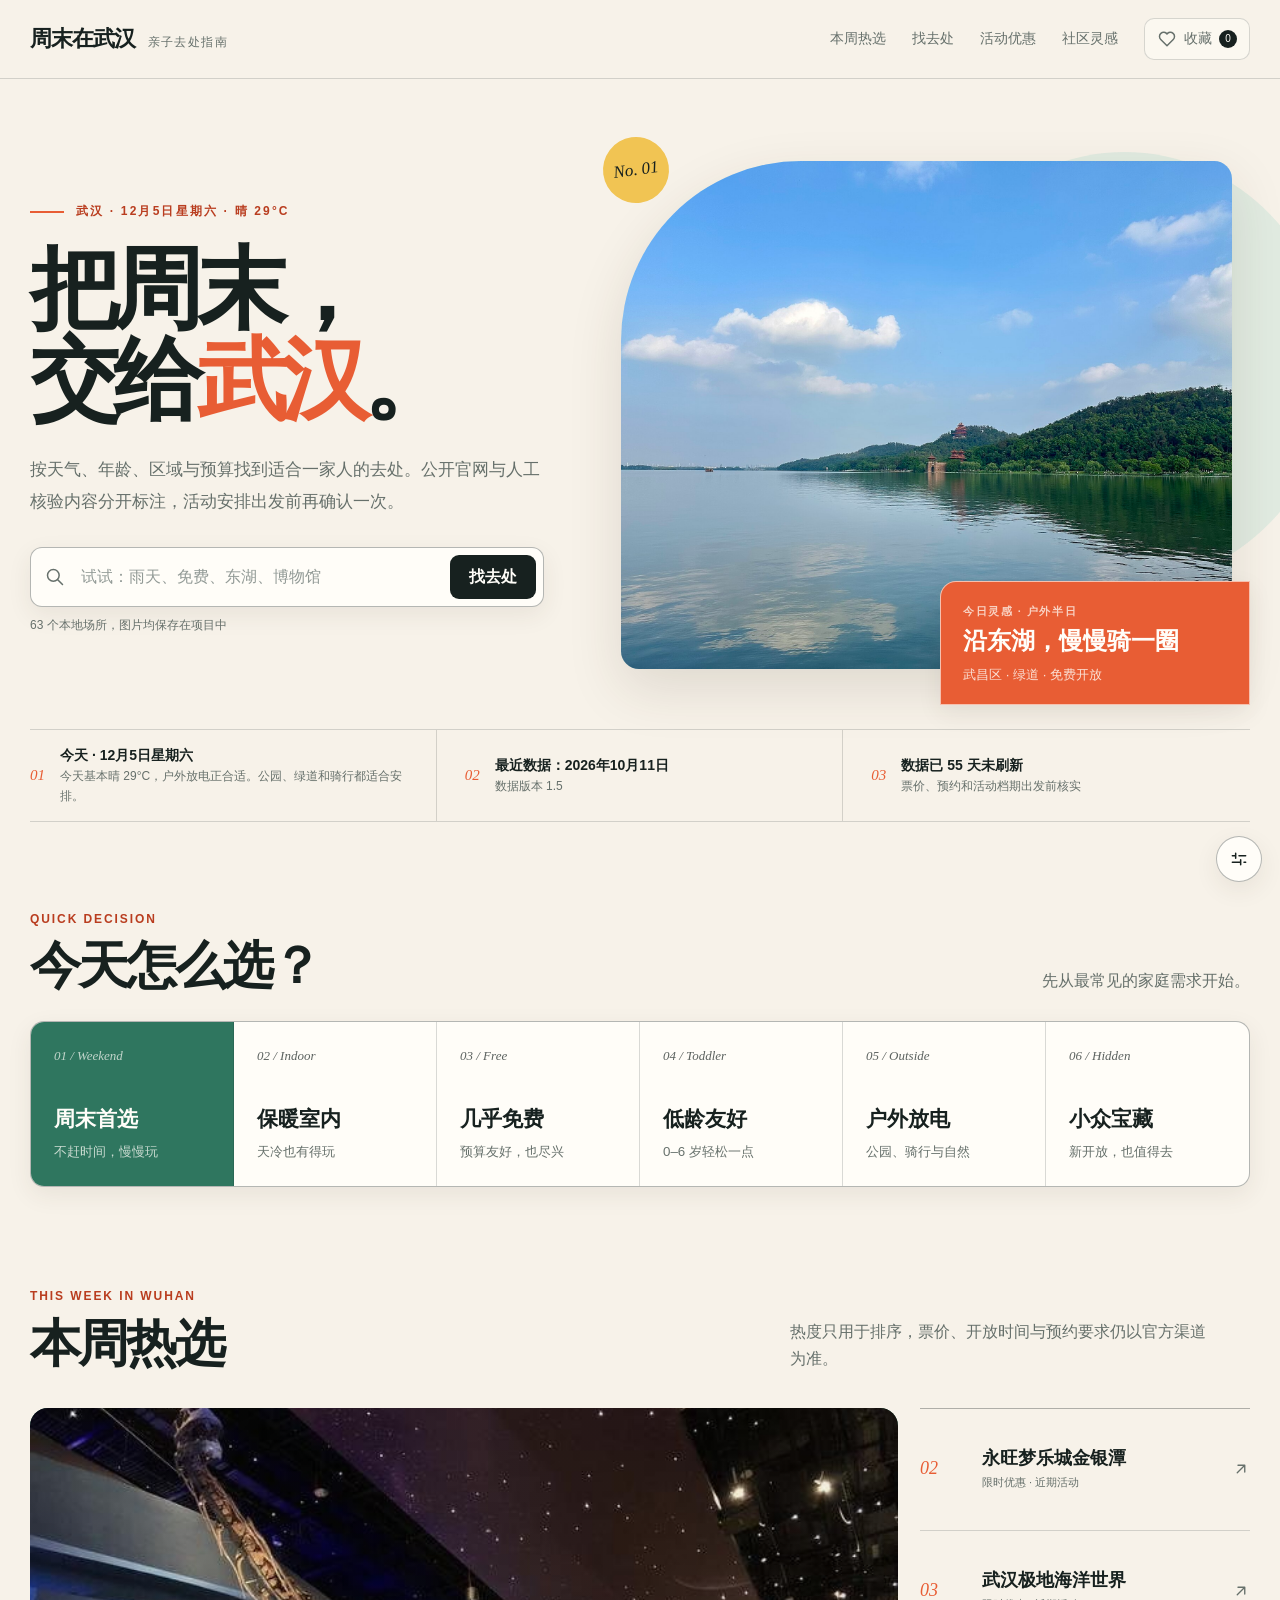
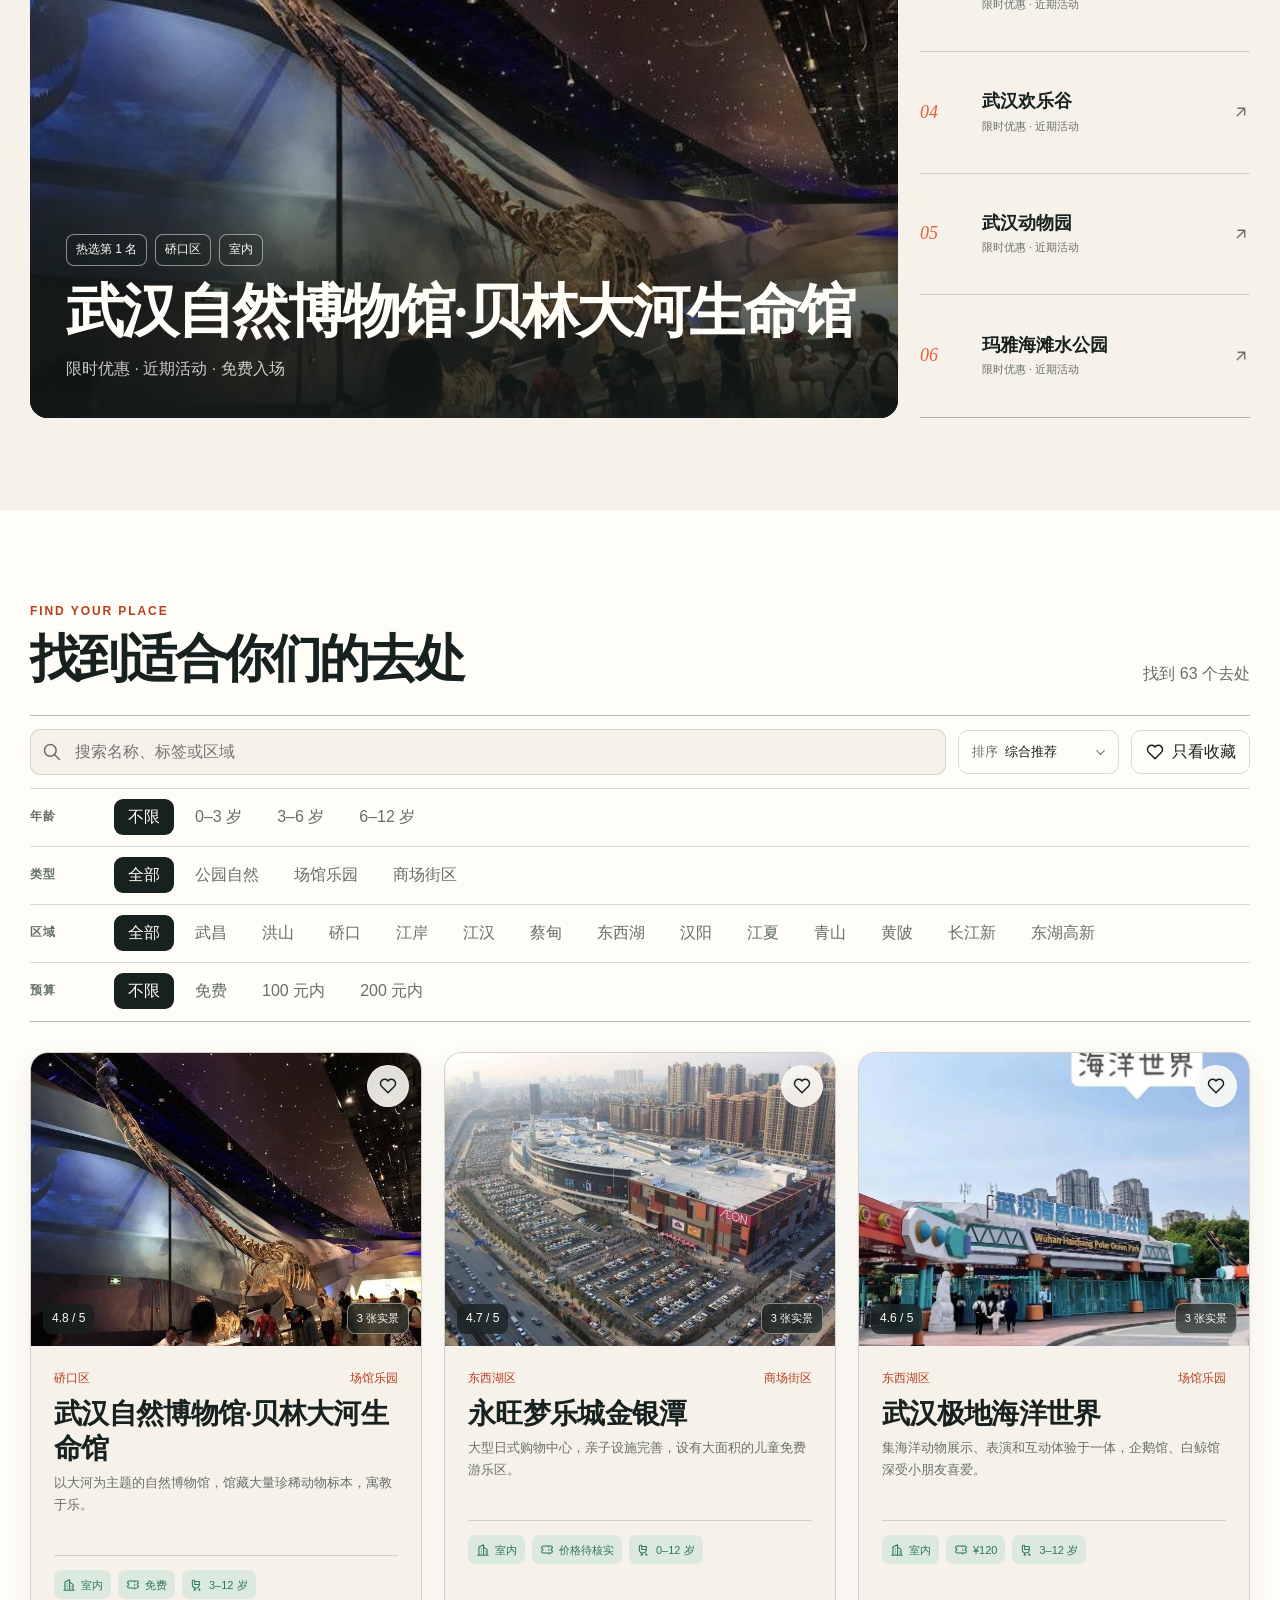
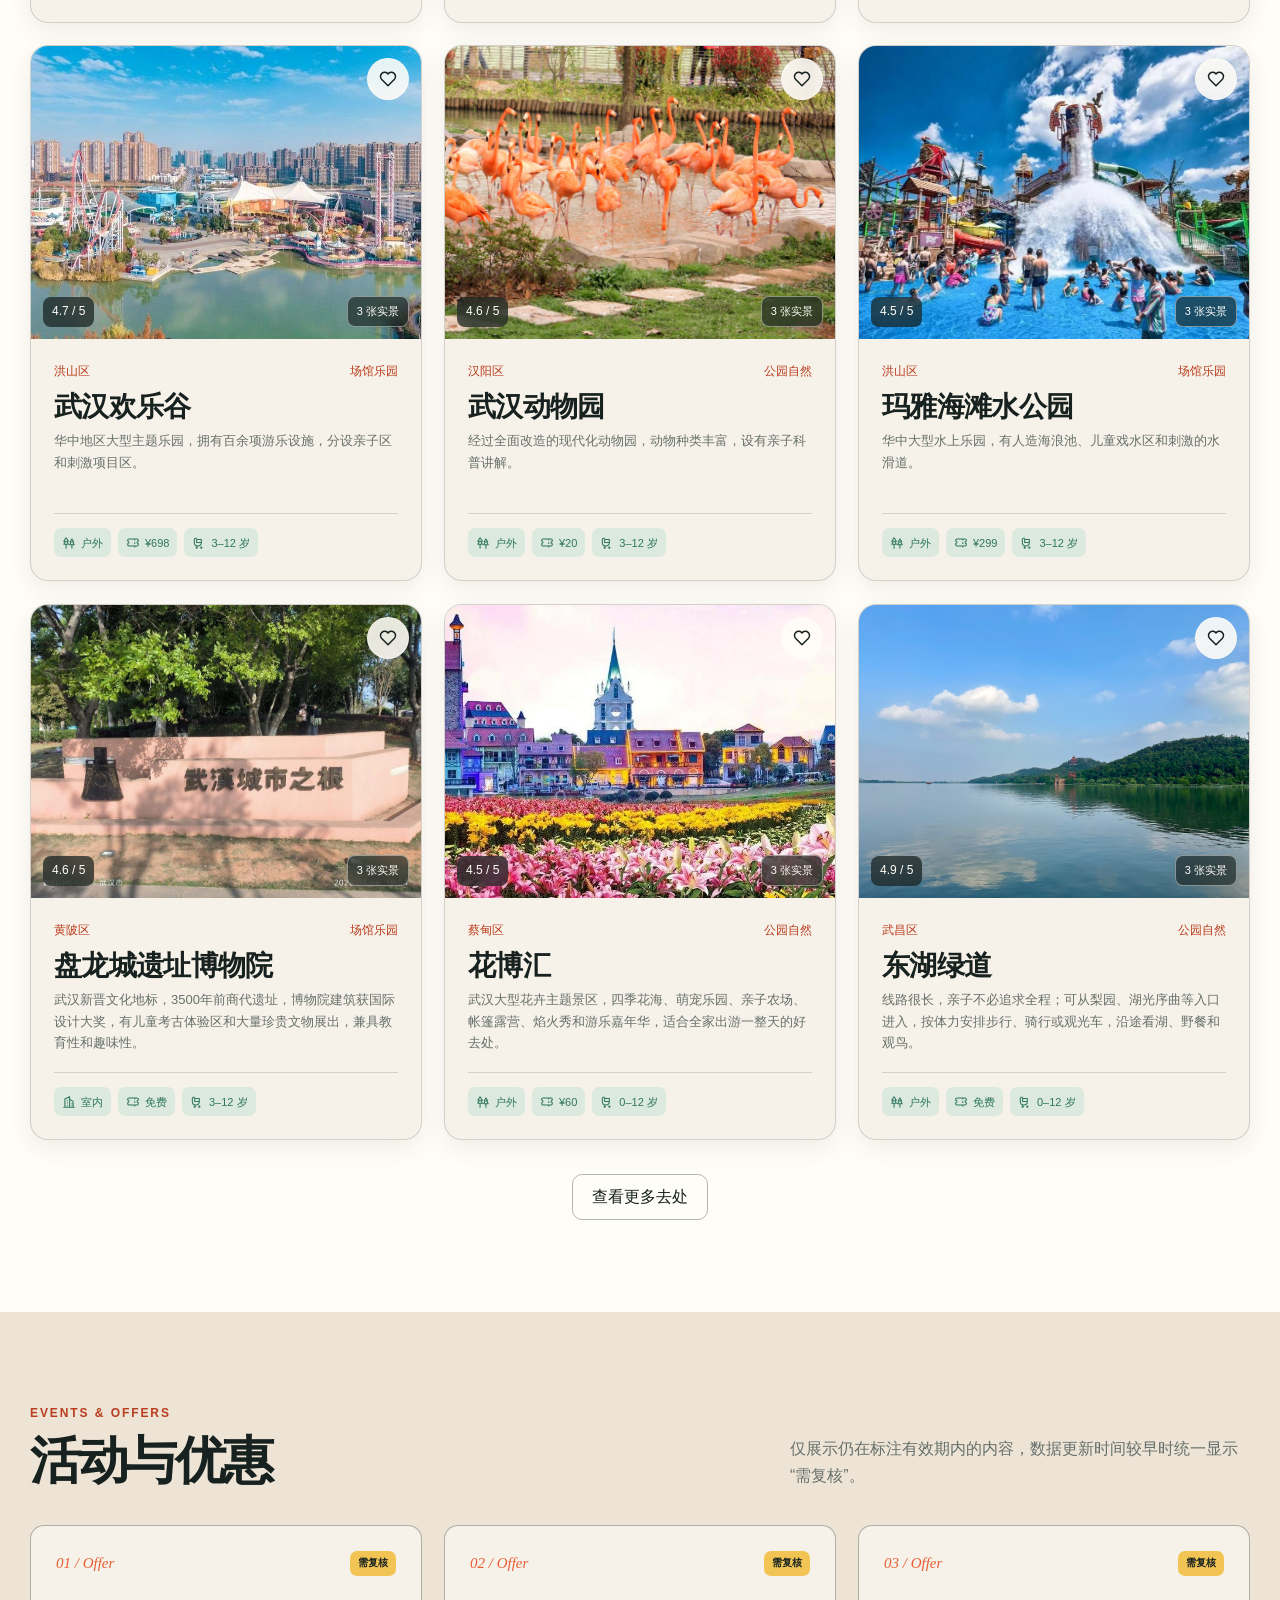
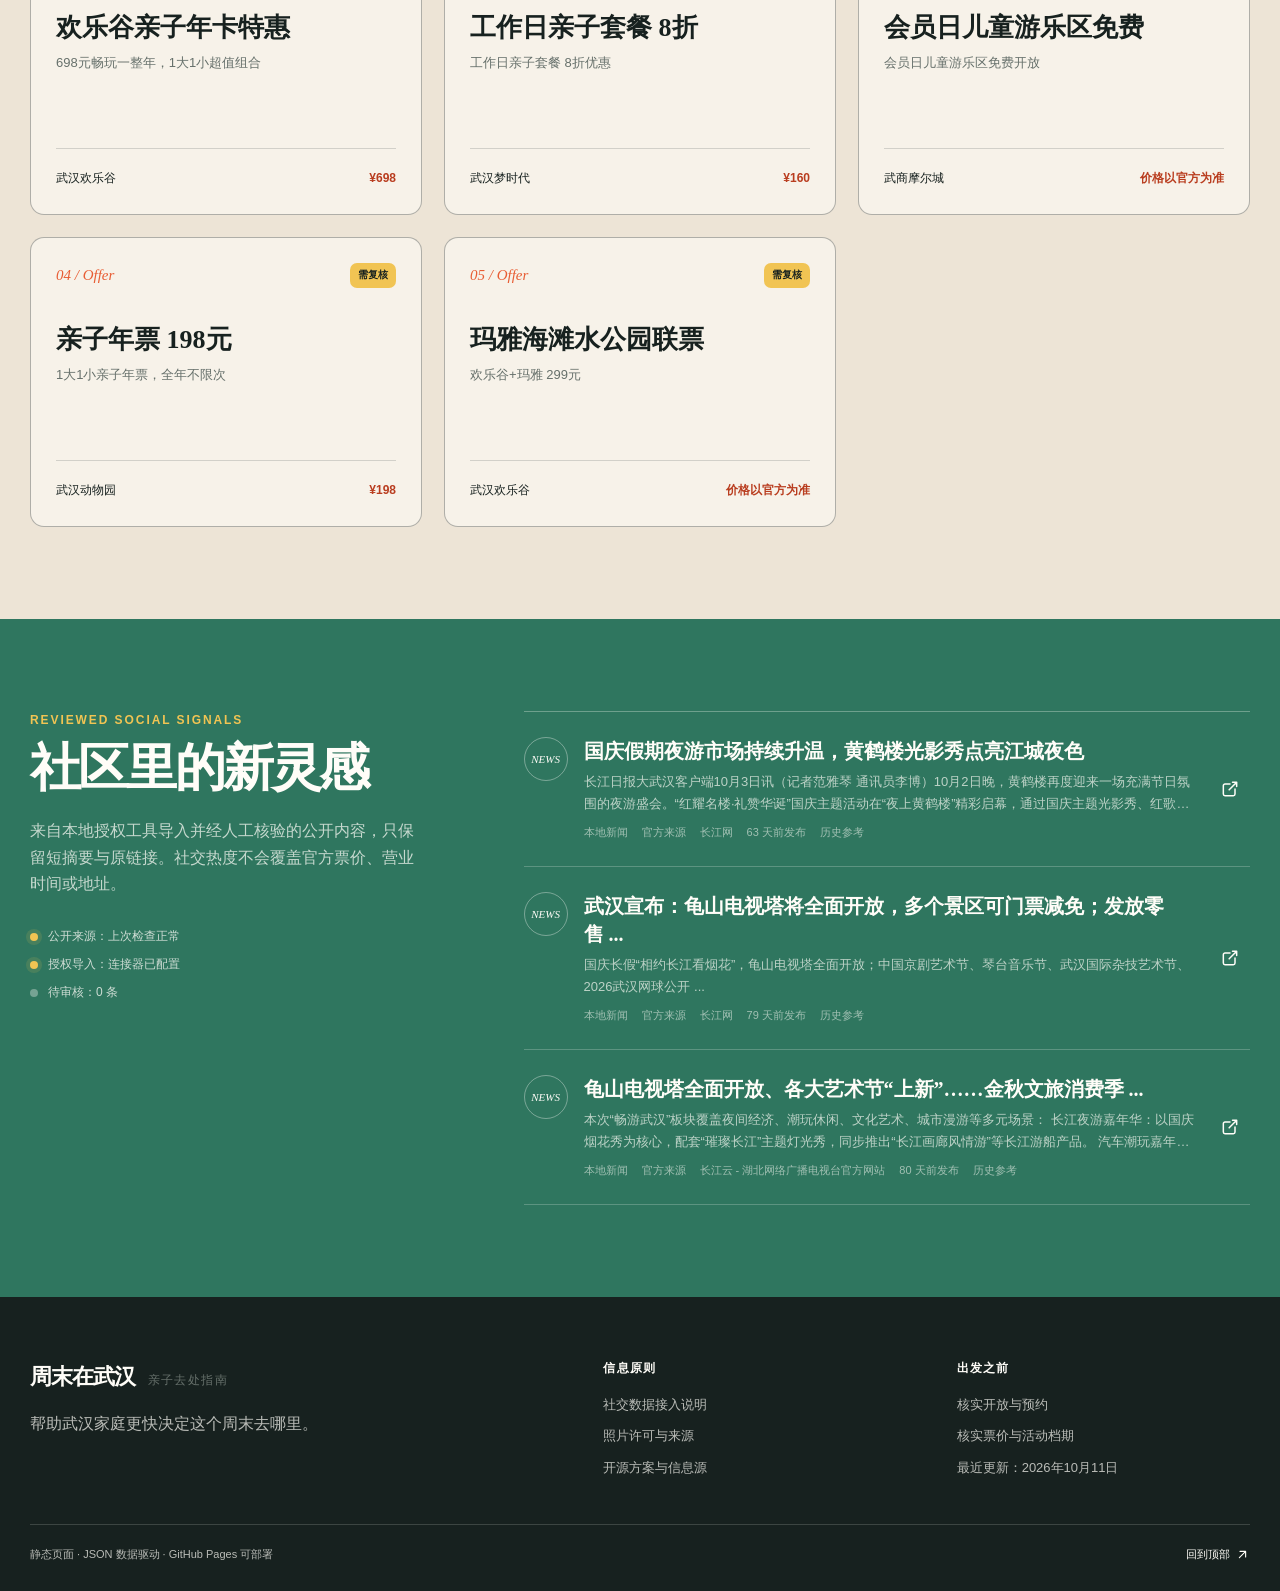
==== commit 0ac5a72f: "feat: add live weather pipeline and post-holiday refresh - 新增 scripts/fetch_weather.py：Open-Meteo 实时" ====
--- a/index.html
+++ b/index.html
@@ -56,7 +56,7 @@
             <input id="hero-search-input" type="search" aria-label="搜索地点或活动" autocomplete="off" placeholder="试试：雨天、免费、东湖、博物馆">
             <button type="submit">找去处</button>
           </form>
-          <p class="search-helper" id="search-helper" role="status" aria-live="polite">58 个本地场所，图片均保存在项目中</p>
+          <p class="search-helper" id="search-helper" role="status" aria-live="polite">正在加载本地场所数据…</p>
         </div>
         <div class="hero-visual">
           <div class="hero-photo"><img src="images/media/east-lake.jpg" alt="东湖湖面与磨山风景"></div>
@@ -79,7 +79,7 @@
         </div>
         <div class="scene-rail" id="scene-rail" role="group" aria-label="游玩场景">
           <button class="scene-button active" type="button" data-scene="weekend"><span>01 / Weekend</span><strong>周末首选</strong><small>不赶时间，慢慢玩</small></button>
-          <button class="scene-button" type="button" data-scene="indoor"><span>02 / Indoor</span><strong>高温室内</strong><small>有空调，少暴晒</small></button>
+          <button class="scene-button" type="button" data-scene="indoor"><span>02 / Indoor</span><strong>室内首选</strong><small>天凉雨天都适合</small></button>
           <button class="scene-button" type="button" data-scene="free"><span>03 / Free</span><strong>几乎免费</strong><small>预算友好，也尽兴</small></button>
           <button class="scene-button" type="button" data-scene="toddler"><span>04 / Toddler</span><strong>低龄友好</strong><small>0–6 岁轻松一点</small></button>
           <button class="scene-button" type="button" data-scene="outdoor"><span>05 / Outside</span><strong>户外放电</strong><small>公园、骑行与自然</small></button>
--- a/css/style-v2.css
+++ b/css/style-v2.css
@@ -173,6 +173,7 @@
 .favorite-button.active .icon { fill: currentColor; }
 .rating-badge { position: absolute; left: 12px; bottom: 12px; padding: 5px 9px; border-radius: 8px; background: rgba(23, 33, 31, .72); color: var(--white); font-size: 12px; backdrop-filter: blur(8px); }
 .rating-badge.niche { background: rgba(196, 85, 41, .9); font-weight: 700; letter-spacing: .04em; }
+.gallery-count-badge { position: absolute; right: 12px; bottom: 12px; padding: 5px 9px; border: 1px solid rgba(255, 253, 248, .44); border-radius: 8px; background: rgba(23, 33, 31, .64); color: var(--white); font-size: 11px; backdrop-filter: blur(8px); }
 .place-card-body { padding: 20px; }
 .place-meta { display: flex; justify-content: space-between; gap: 12px; color: var(--orange-dark); font-size: 12px; }
 .place-card h3 { margin: 8px 0 6px; font-family: var(--serif); font-size: 25px; line-height: 1.25; letter-spacing: -.025em; }
@@ -238,10 +239,17 @@
 .dialog-close { position: sticky; z-index: 5; top: 14px; float: right; width: 44px; height: 44px; display: grid; place-items: center; margin: 14px 14px -58px 0; border: 1px solid rgba(255, 253, 248, .55); border-radius: 50%; background: rgba(255, 253, 248, .9); cursor: pointer; backdrop-filter: blur(8px); }
 .dialog-hero { position: relative; min-height: 400px; overflow: hidden; background: var(--green-soft); }
 .dialog-hero img { width: 100%; height: 100%; position: absolute; inset: 0; object-fit: cover; }
+.dialog-main-image { transition: opacity 180ms var(--ease); }
 .dialog-hero::after { content: ""; position: absolute; inset: 0; background: linear-gradient(to top, rgba(23, 33, 31, .8), transparent 65%); }
 .dialog-title-block { position: absolute; z-index: 2; right: 0; bottom: 0; left: 0; padding: 32px; color: var(--white); }
 .dialog-title-block span { font-size: 12px; opacity: .78; }
 .dialog-title-block h2 { margin-top: 6px; font-size: clamp(36px, 6vw, 58px); }
+.dialog-gallery { display: grid; grid-template-columns: repeat(auto-fit, minmax(94px, 1fr)); gap: 8px; padding: 10px 12px; border-bottom: 1px solid var(--line); background: var(--paper-dark); }
+.dialog-thumb { position: relative; aspect-ratio: 4 / 3; min-width: 0; padding: 0; overflow: hidden; border: 2px solid transparent; border-radius: 9px; background: var(--green-soft); cursor: pointer; opacity: .72; transition: opacity 180ms var(--ease), border-color 180ms var(--ease), transform 180ms var(--ease); }
+.dialog-thumb:hover { opacity: 1; transform: translateY(-1px); }
+.dialog-thumb.active { border-color: var(--orange); opacity: 1; }
+.dialog-thumb:focus-visible { outline: 3px solid color-mix(in srgb, var(--orange) 50%, transparent); outline-offset: 2px; }
+.dialog-thumb img { width: 100%; height: 100%; display: block; object-fit: cover; }
 .dialog-body { display: grid; grid-template-columns: 1fr 320px; gap: 38px; padding: 34px; }
 .dialog-description { margin: 0 0 24px; color: var(--muted); font-size: 16px; }
 .dialog-tags { display: flex; flex-wrap: wrap; gap: 7px; }
--- a/css/responsive-v2.css
+++ b/css/responsive-v2.css
@@ -90,6 +90,8 @@
   .footer-bottom { display: block; }
   .footer-bottom a { margin-top: 10px; }
   .dialog-hero { min-height: 330px; }
+  .dialog-gallery { grid-auto-flow: column; grid-auto-columns: minmax(112px, 36%); grid-template-columns: none; overflow-x: auto; scroll-snap-type: x proximity; }
+  .dialog-thumb { scroll-snap-align: start; }
   .dialog-title-block { padding: 23px; }
   .dialog-body { padding: 24px; }
   .dialog-actions { flex-direction: column; }
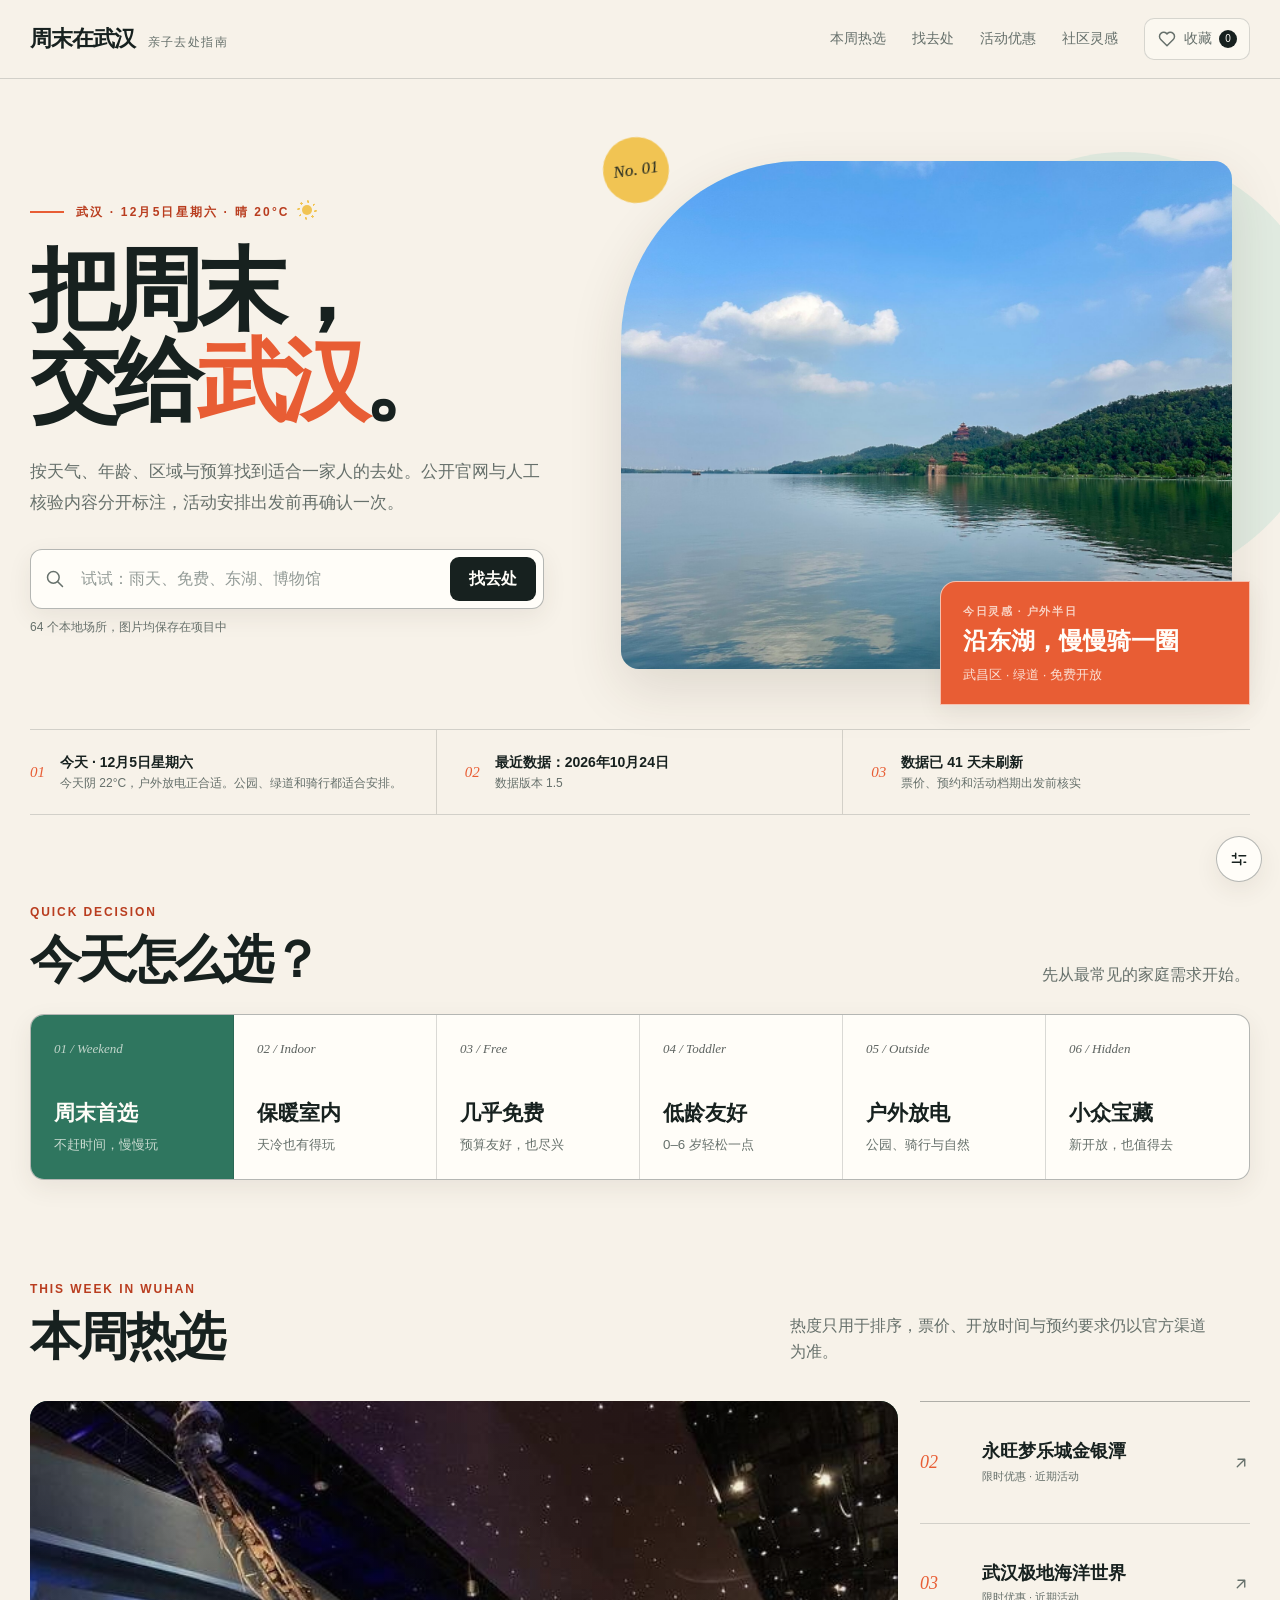
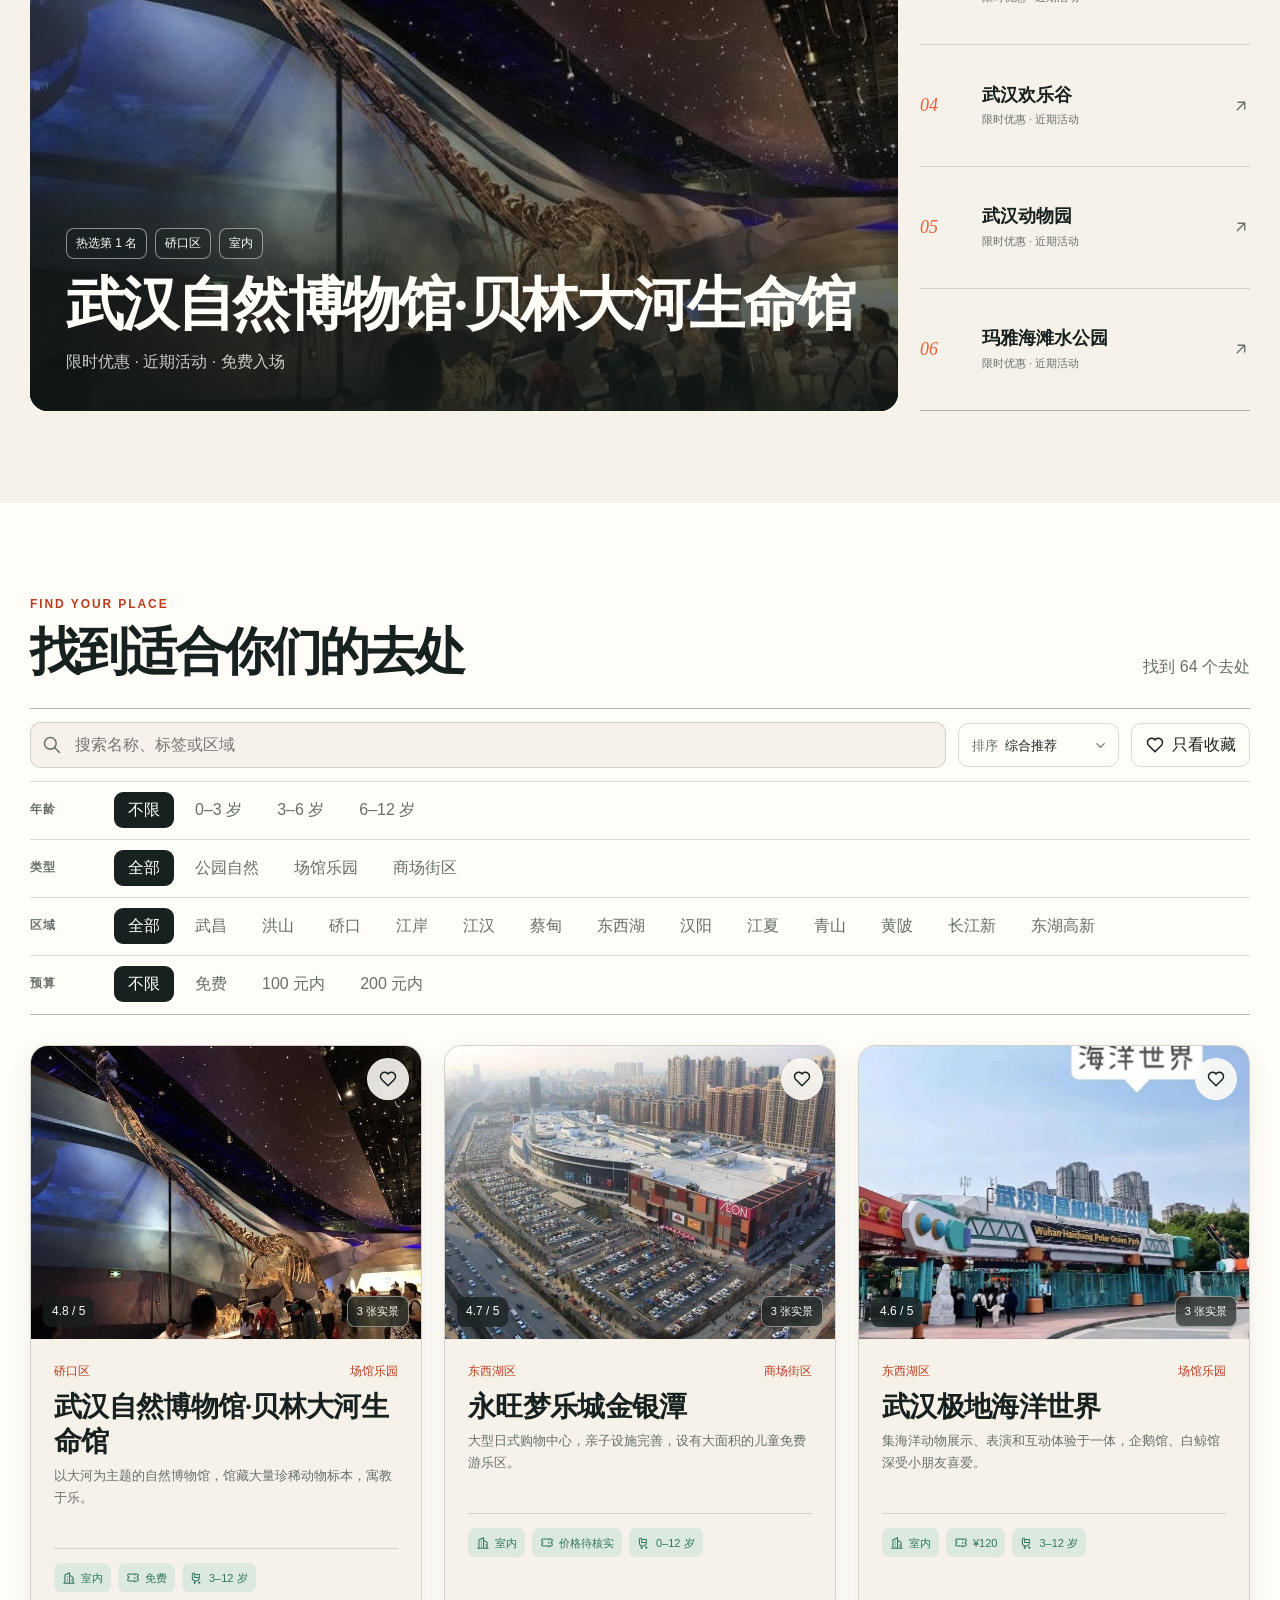
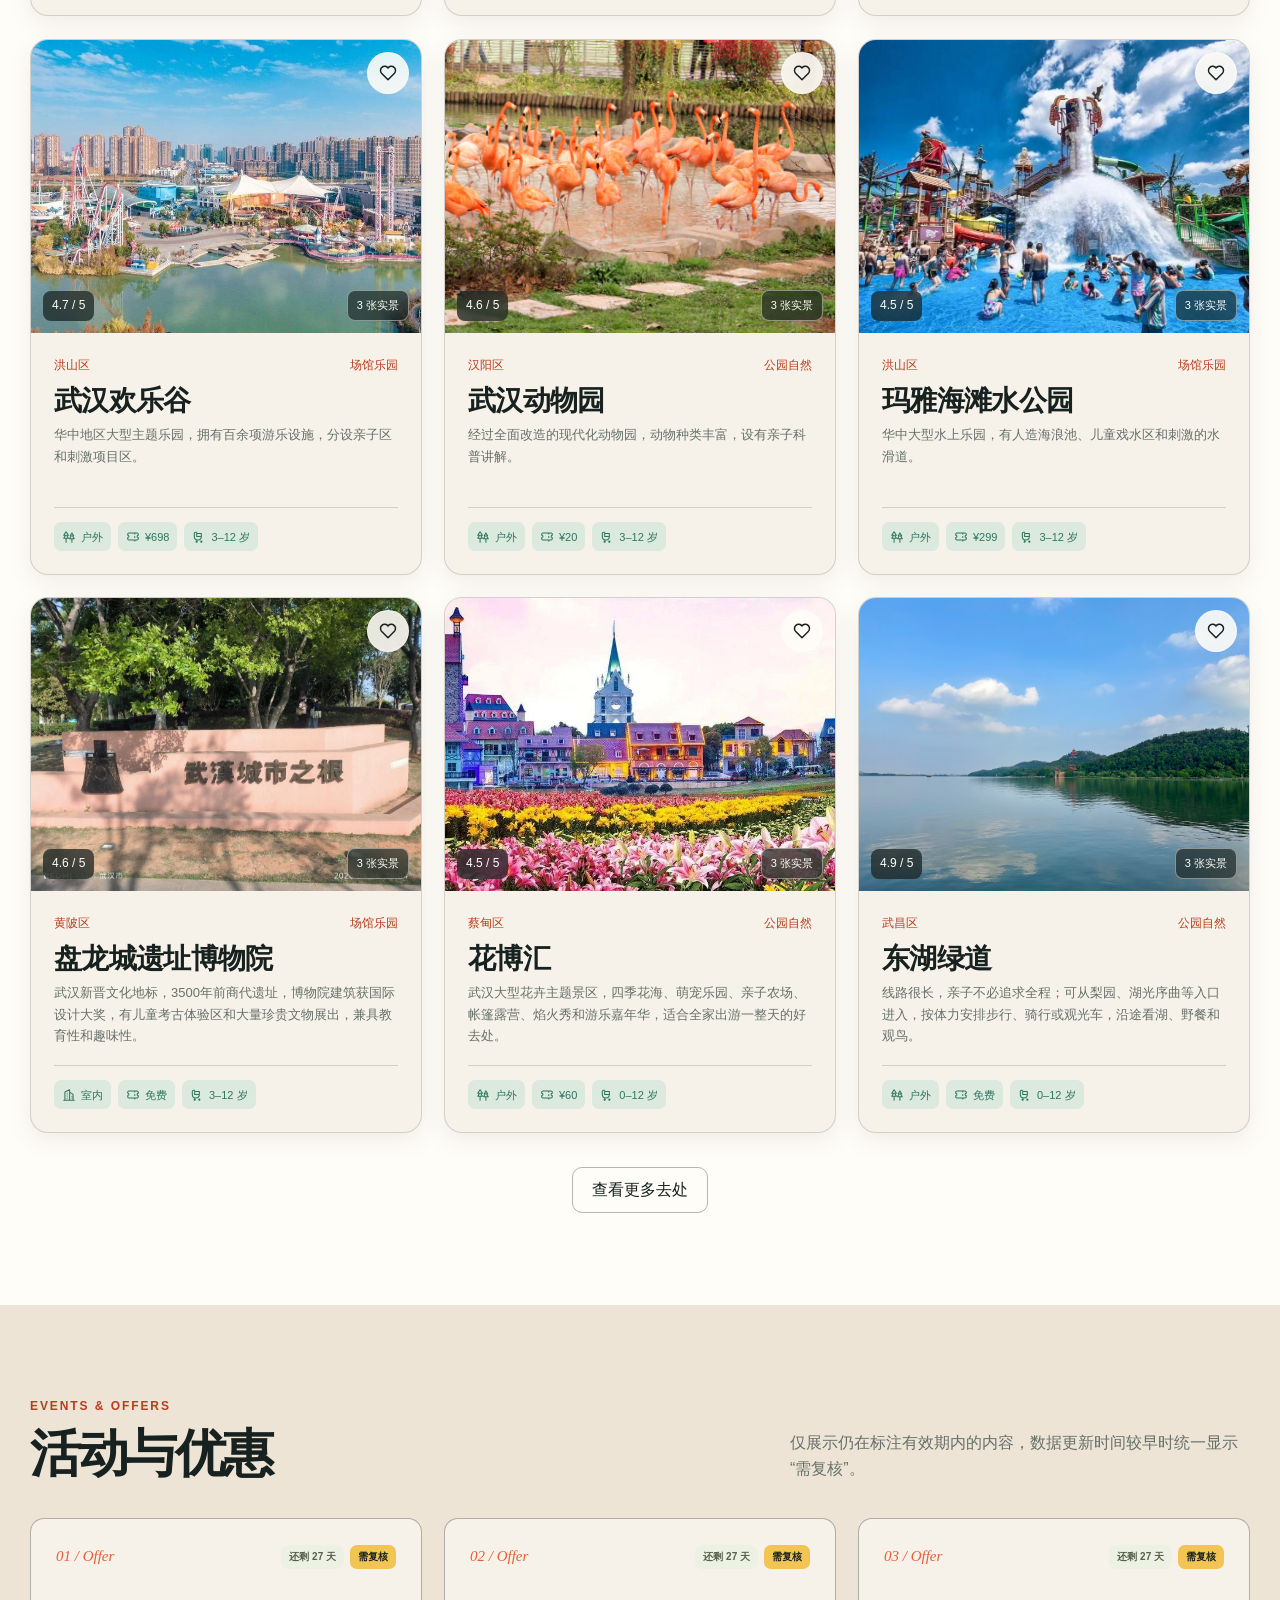
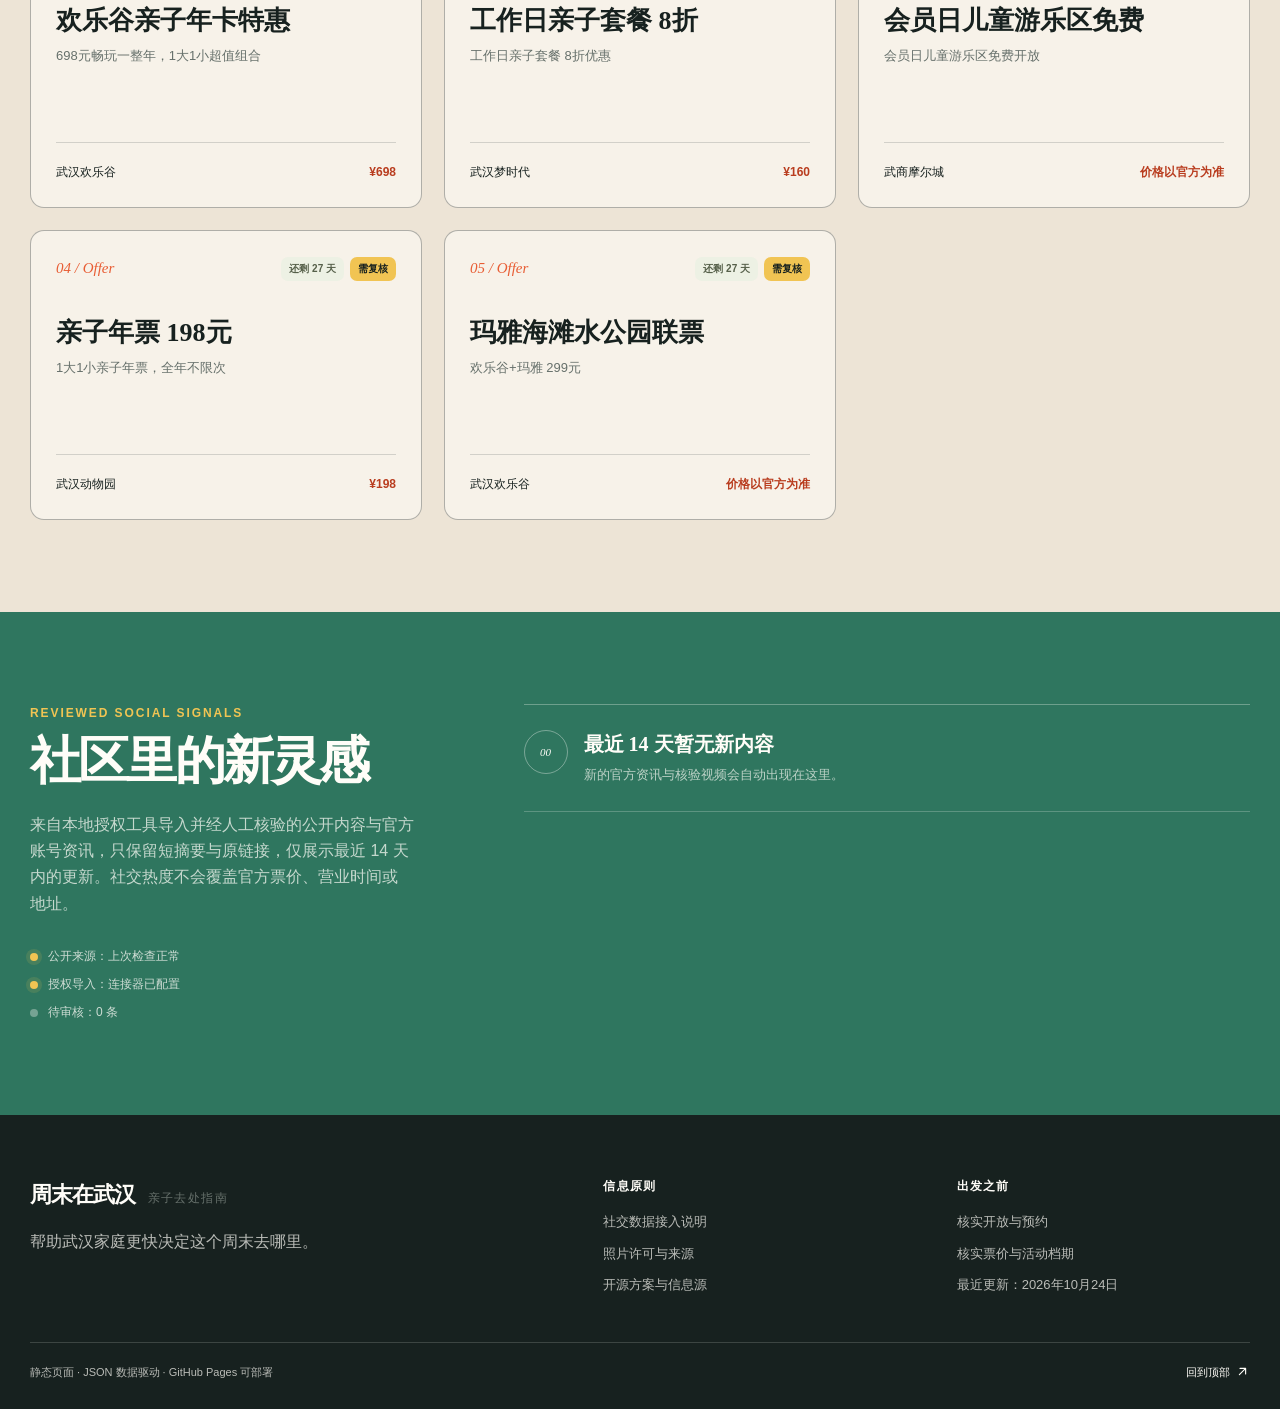
==== commit a6c8aa41: "feat: bilibili video feed via RSSHub, 14-day freshness, motion polish - CI 每轮定时更新内置启动 RSSHub(chromiu" ====
--- a/index.html
+++ b/index.html
@@ -147,7 +147,7 @@
 
     <section class="section social-section" id="social" aria-labelledby="social-title">
       <div class="shell social-layout">
-        <div class="social-intro"><p class="section-kicker">REVIEWED SOCIAL SIGNALS</p><h2 id="social-title">社区里的新灵感</h2><p>来自本地授权工具导入并经人工核验的公开内容，只保留短摘要与原链接。社交热度不会覆盖官方票价、营业时间或地址。</p><div class="pipeline-status" id="pipeline-status"></div></div>
+        <div class="social-intro"><p class="section-kicker">REVIEWED SOCIAL SIGNALS</p><h2 id="social-title">社区里的新灵感</h2><p>来自本地授权工具导入并经人工核验的公开内容与官方账号资讯，只保留短摘要与原链接，仅展示最近 14 天内的更新。社交热度不会覆盖官方票价、营业时间或地址。</p><div class="pipeline-status" id="pipeline-status"></div></div>
         <div class="social-list" id="social-list"></div>
       </div>
     </section>
--- a/css/style-v2.css
+++ b/css/style-v2.css
@@ -294,3 +294,39 @@
 @media (prefers-reduced-motion: reduce) {
   *, *::before, *::after { scroll-behavior: auto !important; animation-duration: .01ms !important; animation-iteration-count: 1 !important; transition-duration: .01ms !important; }
 }
+
+/* ============ 动态效果：首屏轮播 / 天气图标 / 优惠倒计时 / 滚动入场 ============ */
+
+.hero-photo img.hero-slide { position: absolute; inset: 0; width: 100%; height: 100%; object-fit: cover; opacity: 0; transition: opacity 1.1s ease; }
+.hero-photo img.hero-slide.active { opacity: 1; animation: kenburns 7.2s ease-out forwards; }
+@keyframes kenburns { from { transform: scale(1); } to { transform: scale(1.06); } }
+
+.wx-badge { display: inline-block; position: relative; width: 20px; height: 20px; margin-left: 7px; vertical-align: -4px; }
+.wx-badge::before, .wx-badge::after { content: ''; position: absolute; }
+.wx-sun::before { inset: 5px; border-radius: 50%; background: var(--sun); animation: wx-pulse 2.6s ease-in-out infinite; }
+.wx-sun::after { inset: 0; border-radius: 50%; background: repeating-conic-gradient(var(--sun) 0 12deg, transparent 12deg 45deg); -webkit-mask: radial-gradient(circle, transparent 52%, #000 54%); mask: radial-gradient(circle, transparent 52%, #000 54%); animation: wx-spin 16s linear infinite; }
+.wx-cloud::before { top: 3px; left: 2px; width: 12px; height: 12px; border-radius: 50%; background: #97a0ac; box-shadow: 8px 1px 0 -2px #97a0ac; animation: wx-drift 3.6s ease-in-out infinite; }
+.wx-cloud::after { right: 1px; bottom: 3px; width: 16px; height: 7px; border-radius: 6px; background: #b3bac4; }
+.wx-rain::before { top: 2px; left: 3px; width: 10px; height: 10px; border-radius: 50%; background: #97a0ac; box-shadow: 7px 1px 0 -2px #97a0ac; }
+.wx-rain::after { bottom: 1px; left: 5px; width: 2px; height: 5px; border-radius: 1px; background: #5b86c2; box-shadow: 7px 0 0 #5b86c2; animation: wx-drop 1.1s linear infinite; }
+.wx-snow::before { top: 2px; left: 3px; width: 10px; height: 10px; border-radius: 50%; background: #97a0ac; box-shadow: 7px 1px 0 -2px #97a0ac; }
+.wx-snow::after { bottom: 2px; left: 5px; width: 4px; height: 4px; border-radius: 50%; background: #9fb8cf; box-shadow: 7px 2px 0 #9fb8cf; animation: wx-drop 2s ease-in-out infinite; }
+@keyframes wx-spin { to { transform: rotate(360deg); } }
+@keyframes wx-pulse { 0%, 100% { transform: scale(1); } 50% { transform: scale(1.18); } }
+@keyframes wx-drift { 0%, 100% { transform: translateX(0); } 50% { transform: translateX(2.5px); } }
+@keyframes wx-drop { 0% { transform: translateY(-1px); opacity: 1; } 100% { transform: translateY(4px); opacity: 0; } }
+
+.deal-head-badges { display: inline-flex; align-items: center; gap: 6px; }
+.deal-countdown { padding: 4px 8px; border-radius: 7px; background: #edf1e4; color: #56604a; font-size: 10px; font-weight: 700; white-space: nowrap; }
+.deal-countdown.ending { background: #fbe9e7; color: #b4443c; animation: deal-pulse 1.8s ease-in-out infinite; }
+@keyframes deal-pulse { 0%, 100% { box-shadow: 0 0 0 0 rgba(180, 68, 60, .28); } 50% { box-shadow: 0 0 0 5px rgba(180, 68, 60, 0); } }
+
+.reveal { opacity: 0; transform: translateY(14px); transition: opacity .6s ease, transform .6s ease; }
+.reveal.revealed { opacity: 1; transform: none; }
+
+@media (prefers-reduced-motion: reduce) {
+  .hero-photo img.hero-slide { transition: none; }
+  .hero-photo img.hero-slide.active { animation: none; }
+  .wx-sun::before, .wx-sun::after, .wx-cloud::before, .wx-rain::after, .wx-snow::after, .deal-countdown.ending { animation: none; }
+  .reveal { opacity: 1; transform: none; transition: none; }
+}
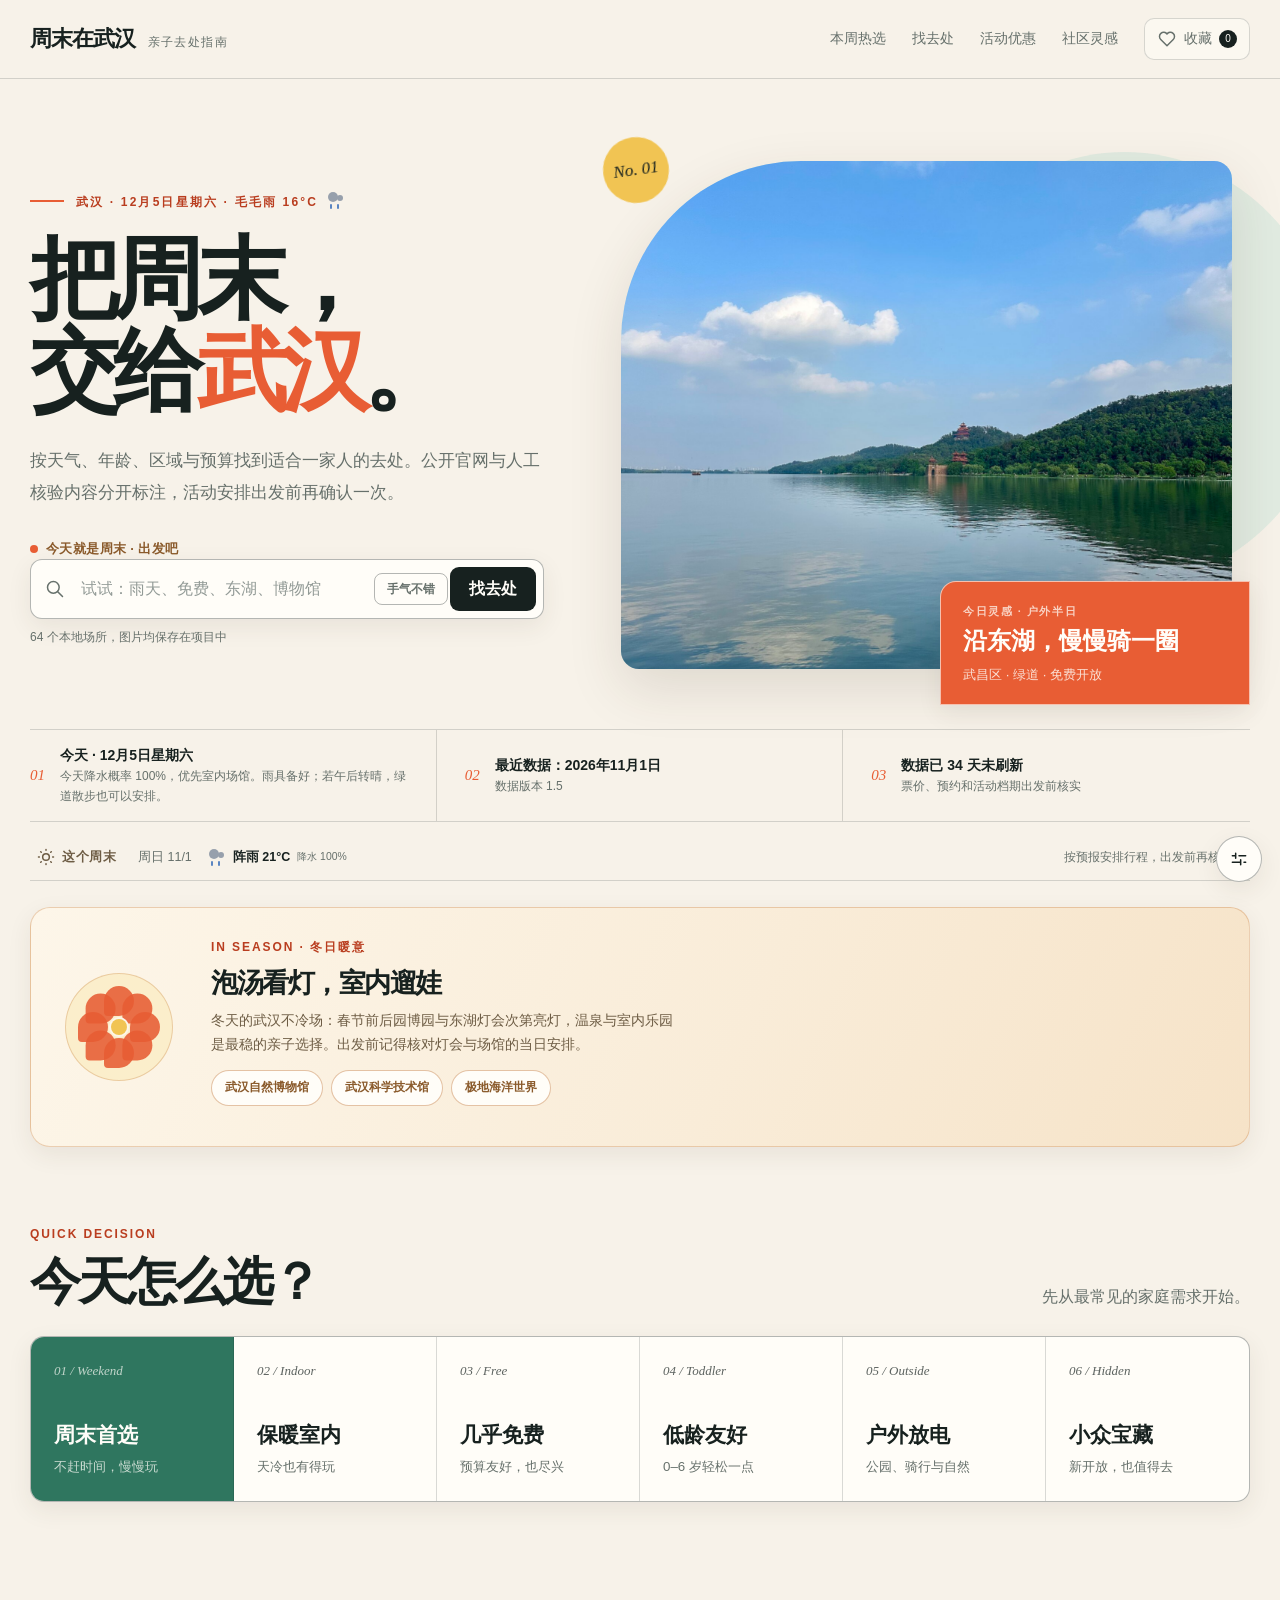
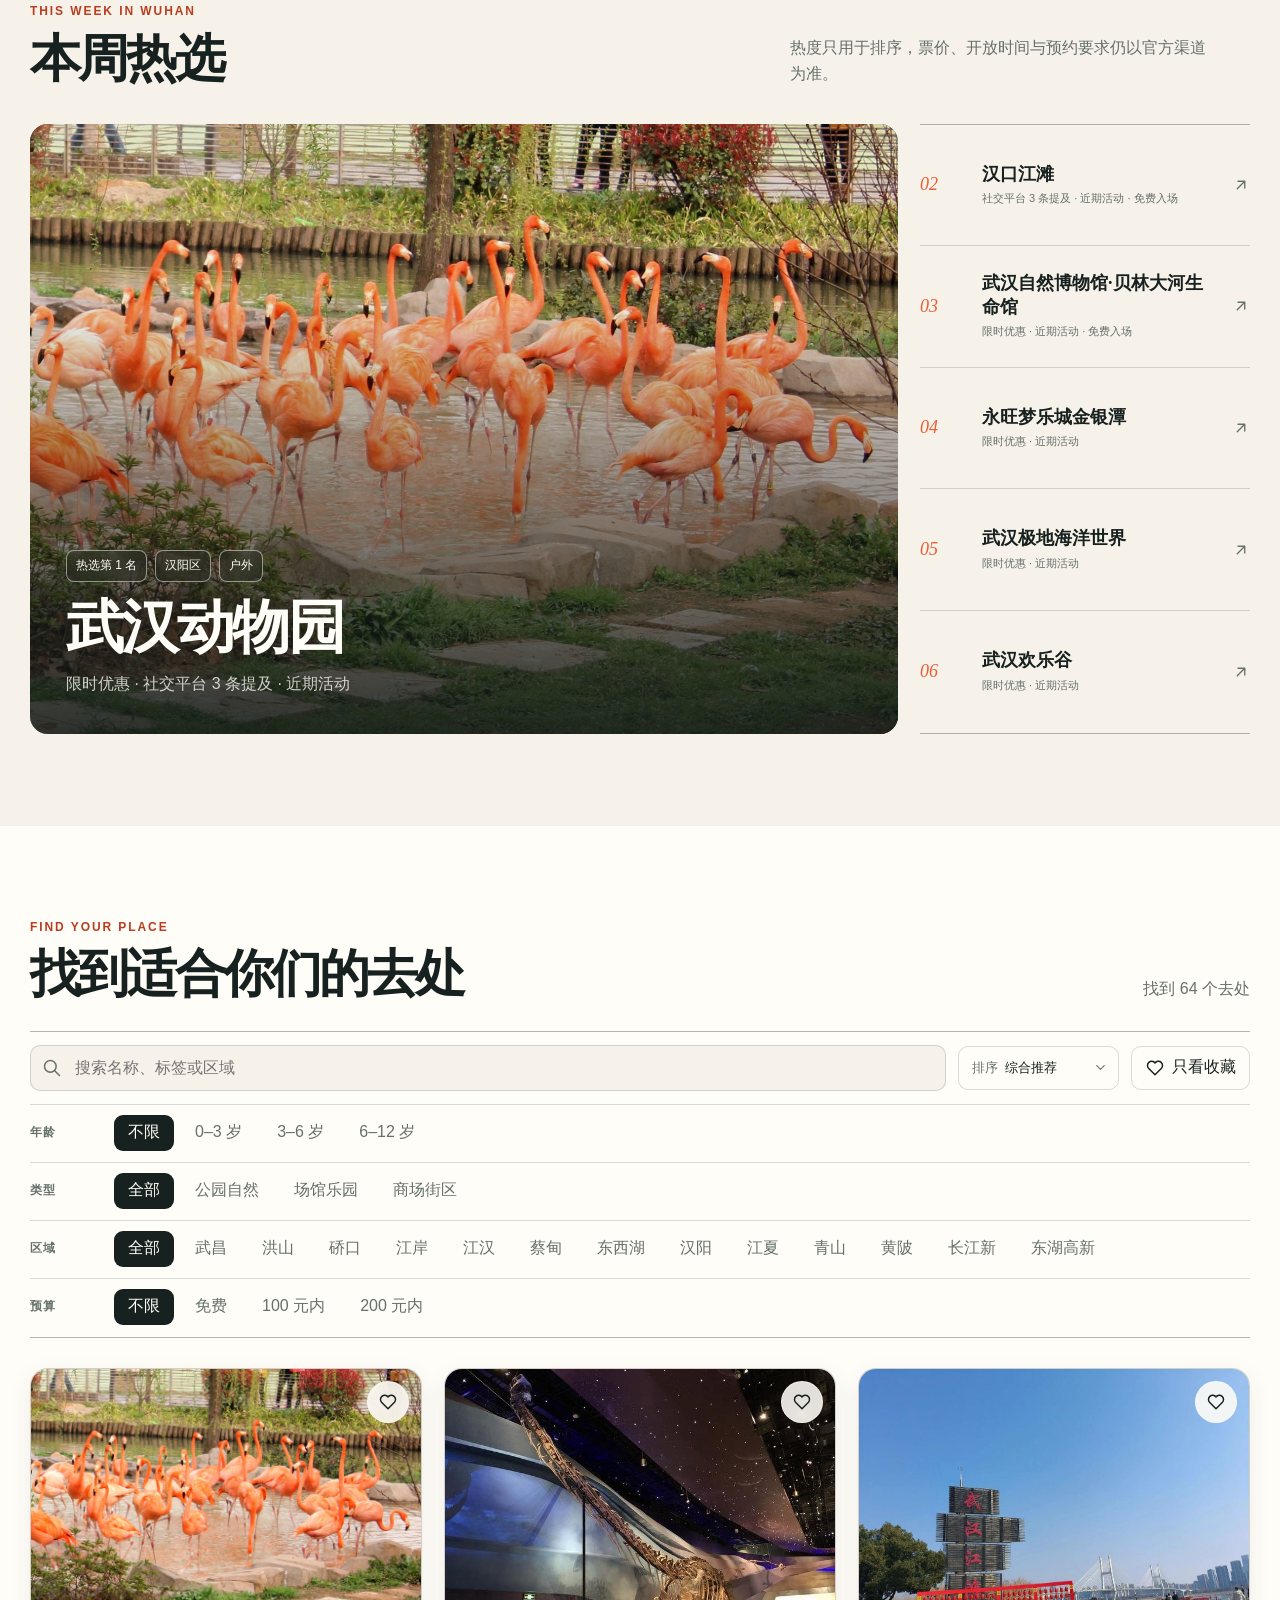
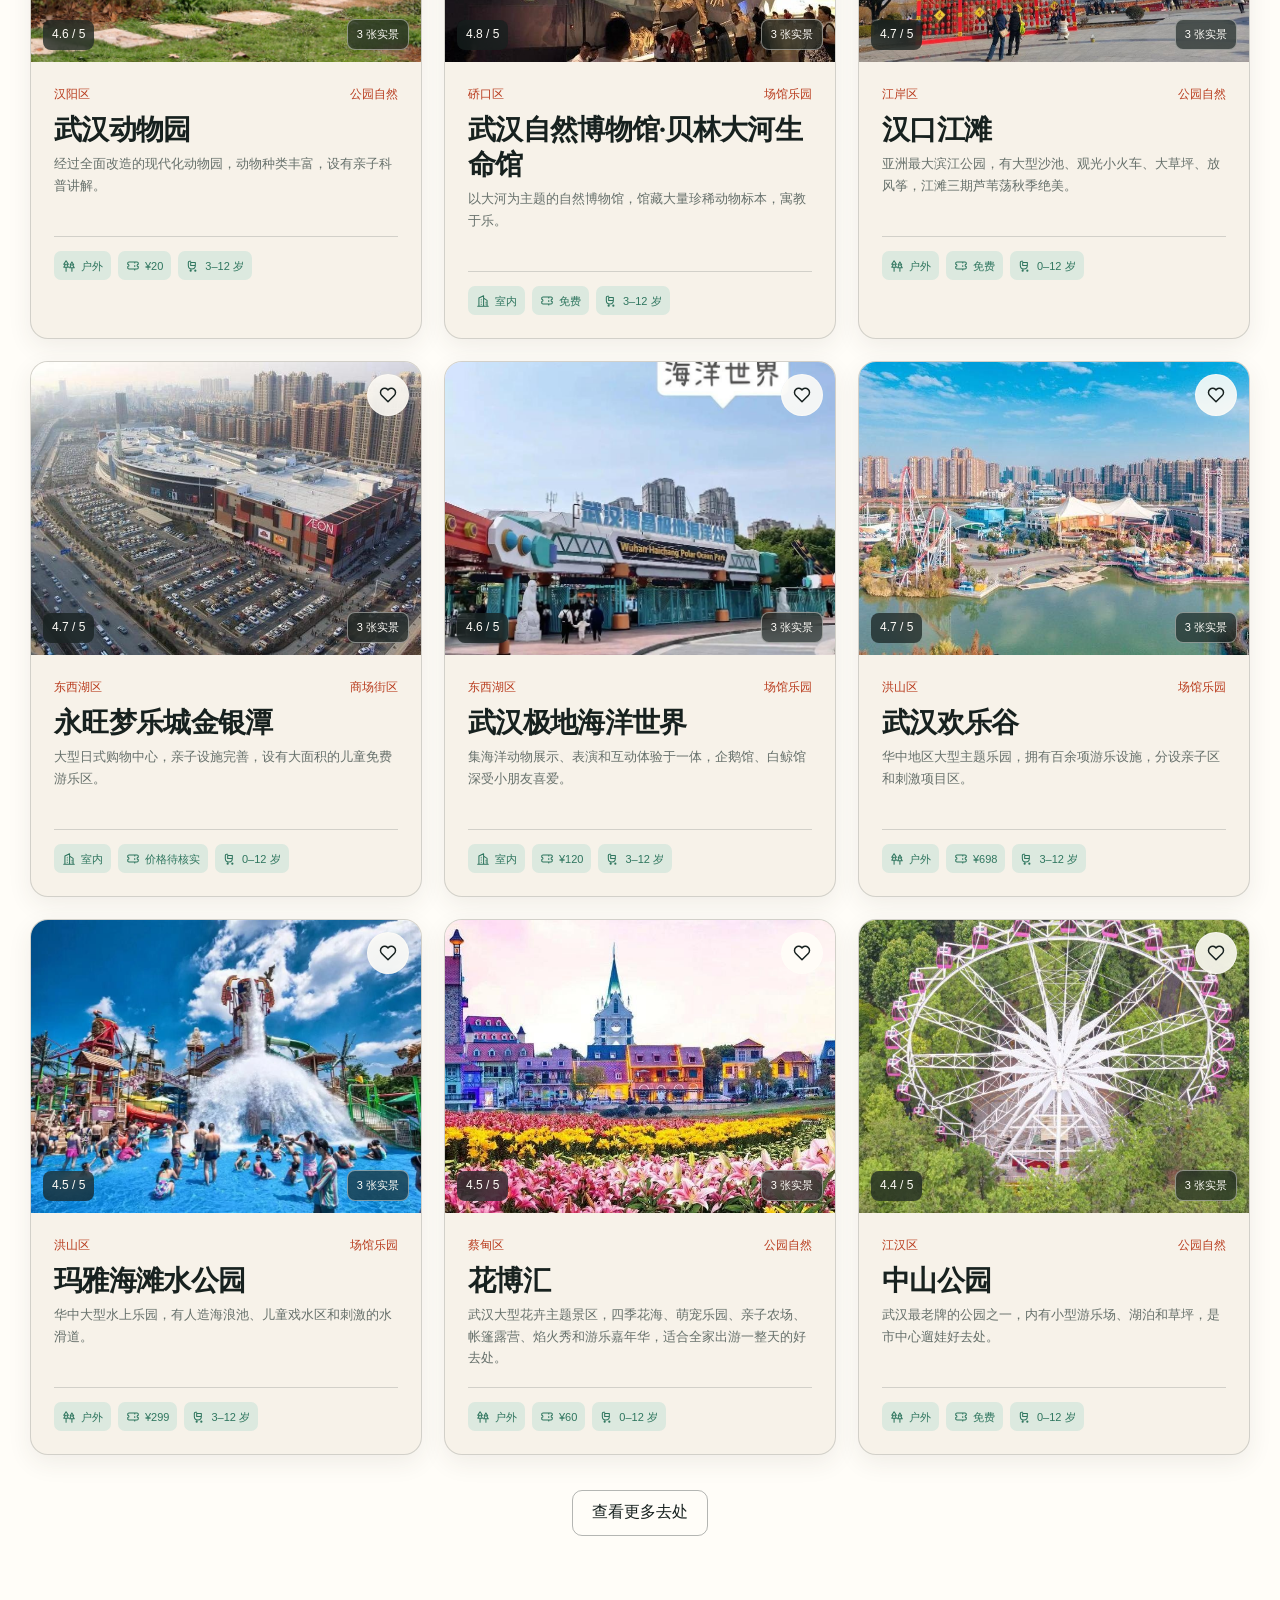
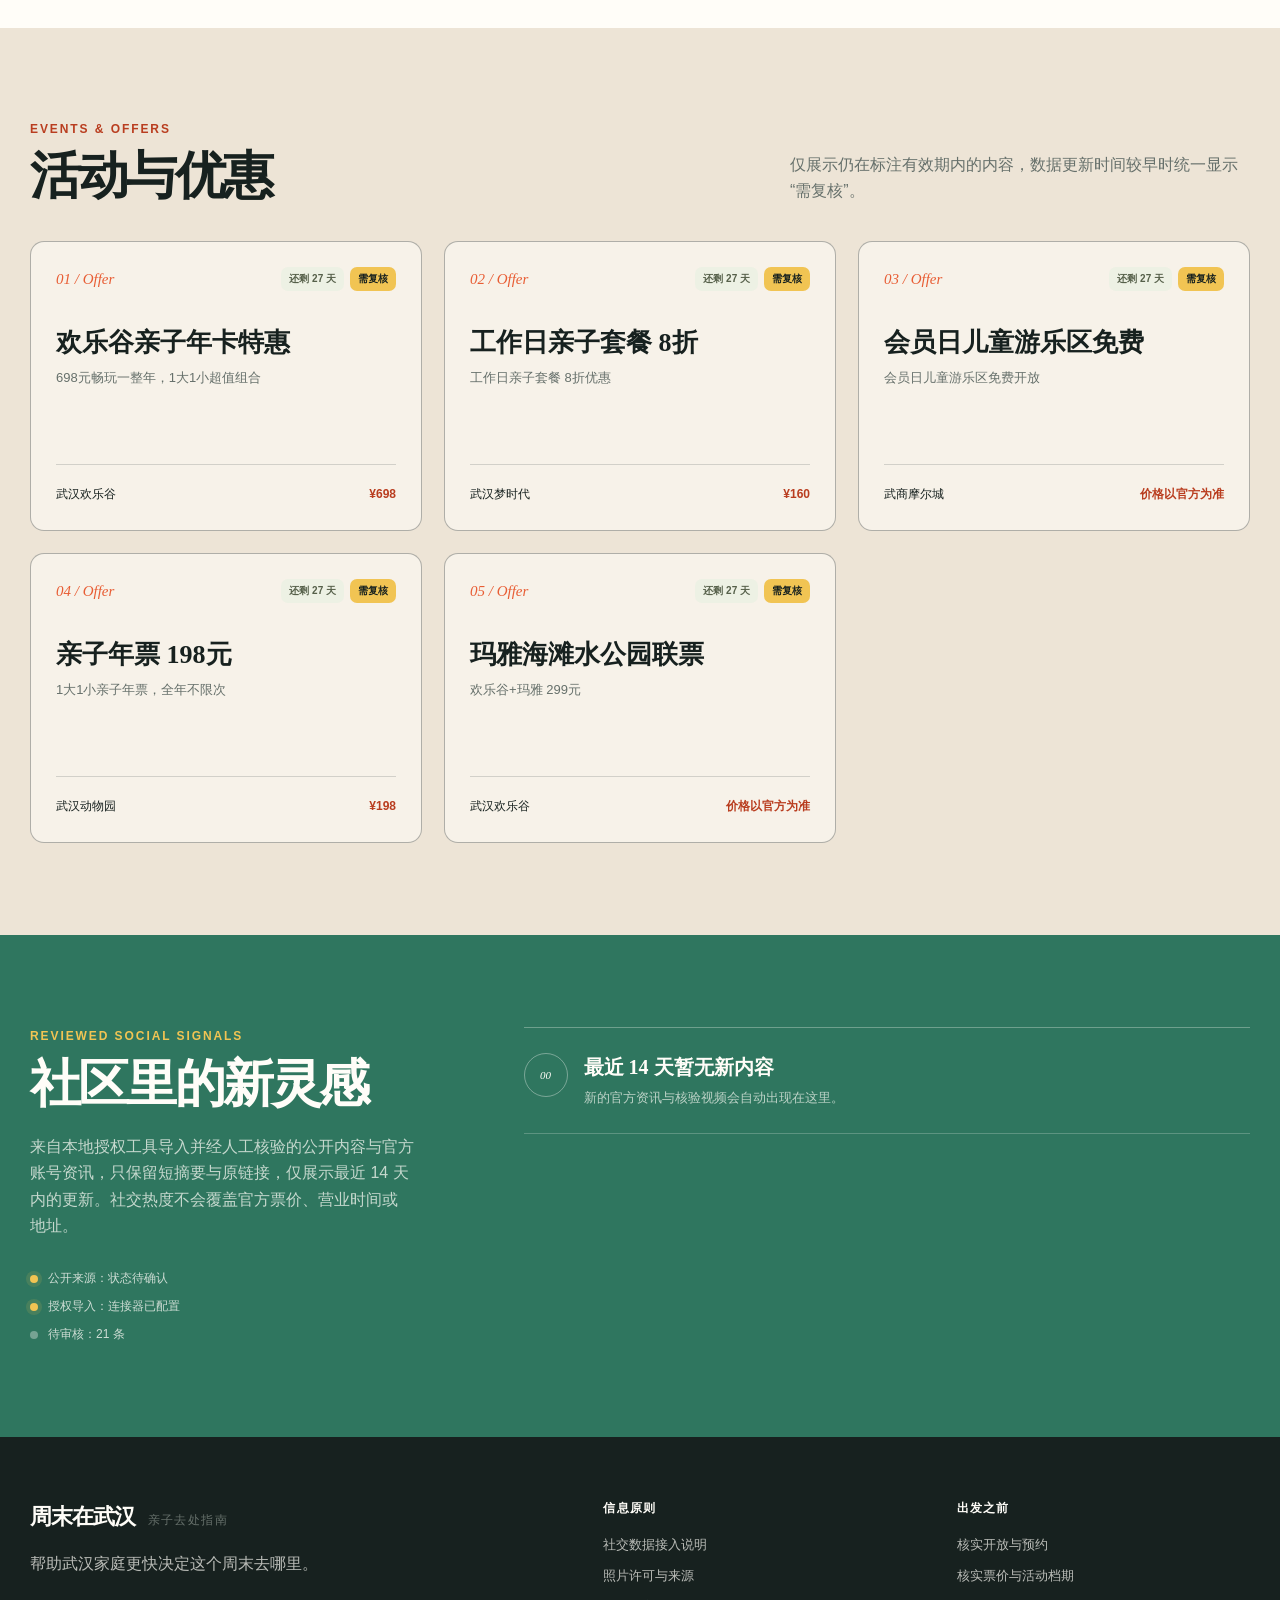
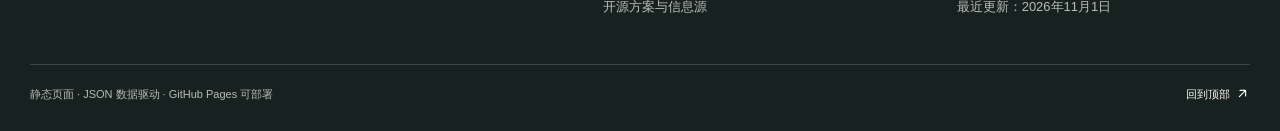
==== commit e27027b7: "feat: seasonal banner, weekend weather strip, lucky button, PWA - 时令专题横幅：按日期区间自动上下线（当前为第43届金秋菊展 10.3" ====
--- a/index.html
+++ b/index.html
@@ -6,6 +6,15 @@
   <meta name="description" content="武汉亲子周末去处指南，按天气、年龄、区域和预算发现适合一家人的公园、博物馆、商场与游乐场。">
   <meta name="theme-color" content="#f7f2e9">
   <title>周末在武汉 · 亲子去处指南</title>
+  <meta property="og:type" content="website">
+  <meta property="og:title" content="周末在武汉 · 亲子去处指南">
+  <meta property="og:description" content="按天气、年龄、区域和预算发现适合一家人的公园、博物馆、商场与游乐场。">
+  <meta property="og:url" content="https://confusedisprecious.github.io/play_recommendation/">
+  <meta property="og:image" content="https://confusedisprecious.github.io/play_recommendation/images/media/east-lake.jpg">
+  <meta name="twitter:card" content="summary_large_image">
+  <link rel="icon" type="image/svg+xml" href="assets/favicon.svg">
+  <link rel="apple-touch-icon" href="assets/icon-192.png">
+  <link rel="manifest" href="manifest.json">
   <link rel="stylesheet" href="css/style-v2.css">
   <link rel="stylesheet" href="css/responsive-v2.css">
 </head>
@@ -51,9 +60,11 @@
           <p class="eyebrow"><span id="hero-date">武汉 · 今天</span></p>
           <h1>把周末，<br>交给<em>武汉</em>。</h1>
           <p class="hero-lede">按天气、年龄、区域与预算找到适合一家人的去处。公开官网与人工核验内容分开标注，活动安排出发前再确认一次。</p>
+          <p class="weekend-pulse" id="weekend-pulse" role="status"></p>
           <form class="hero-search" id="hero-search" role="search">
             <svg class="icon" aria-hidden="true"><use href="assets/tabler-icons.svg#icon-search"></use></svg>
             <input id="hero-search-input" type="search" aria-label="搜索地点或活动" autocomplete="off" placeholder="试试：雨天、免费、东湖、博物馆">
+            <button class="lucky-button" id="lucky-button" type="button" title="随机挑一个去处">手气不错</button>
             <button type="submit">找去处</button>
           </form>
           <p class="search-helper" id="search-helper" role="status" aria-live="polite">正在加载本地场所数据…</p>
@@ -69,6 +80,13 @@
         </div>
       </div>
       <div class="shell data-status" id="data-status" aria-label="数据状态"></div>
+      <div class="shell weekend-strip" id="weekend-strip" aria-label="周末天气"></div>
+    </section>
+
+    <section class="seasonal-section" id="seasonal" aria-labelledby="seasonal-title">
+      <div class="shell">
+        <div class="seasonal-banner reveal" id="seasonal-banner"></div>
+      </div>
     </section>
 
     <section class="scene-section" aria-labelledby="scene-title">
--- a/css/style-v2.css
+++ b/css/style-v2.css
@@ -75,7 +75,7 @@
 h1 { max-width: 660px; margin: 0; font-family: var(--serif); font-size: clamp(54px, 7vw, 94px); font-weight: 700; line-height: 1.02; letter-spacing: -.075em; text-wrap: balance; }
 h1 em { color: var(--orange); font-style: normal; }
 .hero-lede { max-width: 540px; margin: 28px 0 30px; color: var(--muted); font-size: 17px; line-height: 1.85; }
-.hero-search { max-width: 550px; display: grid; grid-template-columns: 48px 1fr auto; align-items: center; border: 1px solid var(--line-strong); border-radius: 12px; background: var(--white); box-shadow: var(--shadow-1); transition: border-color 180ms var(--ease), box-shadow 180ms var(--ease); }
+.hero-search { max-width: 550px; display: grid; grid-template-columns: 48px 1fr auto auto; align-items: center; border: 1px solid var(--line-strong); border-radius: 12px; background: var(--white); box-shadow: var(--shadow-1); transition: border-color 180ms var(--ease), box-shadow 180ms var(--ease); }
 .hero-search:focus-within { border-color: var(--orange); box-shadow: 0 0 0 4px rgba(232, 93, 52, .1), var(--shadow-1); }
 .hero-search > .icon { justify-self: center; color: var(--muted); }
 .hero-search input { min-width: 0; height: 58px; border: 0; outline: 0; background: transparent; color: var(--ink); font-size: 16px; }
@@ -83,6 +83,8 @@
 .hero-search button { height: 44px; margin-right: 7px; padding: 0 19px; border: 0; border-radius: 9px; background: var(--ink); color: var(--white); font-weight: 700; cursor: pointer; transition: background 180ms var(--ease), transform 180ms var(--ease); }
 .hero-search button:hover { background: var(--green); }
 .hero-search button:active { transform: scale(.97); }
+.hero-search .lucky-button { height: 32px; margin-right: 2px; padding: 0 12px; border: 1px solid var(--line-strong); border-radius: 8px; background: transparent; color: var(--muted); font-size: 12px; }
+.hero-search .lucky-button:hover { border-color: var(--orange); background: #fdf3ea; color: var(--orange-dark); transform: none; }
 .search-helper { min-height: 22px; margin: 9px 0 0; color: var(--muted); font-size: 12px; }
 .hero-visual { position: relative; min-height: 570px; }
 .hero-visual::before { content: ""; position: absolute; width: 66%; height: 76%; top: 3%; right: -13%; border-radius: 50%; background: var(--green-soft); opacity: .78; }
@@ -330,3 +332,52 @@
   .wx-sun::before, .wx-sun::after, .wx-cloud::before, .wx-rain::after, .wx-snow::after, .deal-countdown.ending { animation: none; }
   .reveal { opacity: 1; transform: none; transition: none; }
 }
+
+/* ============ 时令专题横幅 ============ */
+.seasonal-section { padding: 8px 0 8px; }
+.seasonal-banner { position: relative; display: grid; grid-template-columns: 120px 1fr; gap: 26px; align-items: center; padding: 30px 34px; border: 1px solid rgba(196, 122, 61, .32); border-radius: 20px; background: linear-gradient(115deg, #fdf6e9 0%, #f9ecd8 58%, #f6e3c8 100%); box-shadow: var(--shadow-1); overflow: hidden; }
+.seasonal-banner.hidden { display: none; }
+.seasonal-mark { position: relative; width: 108px; height: 108px; border-radius: 50%; background: #fbeecb; box-shadow: inset 0 0 0 1px rgba(196, 122, 61, .3); }
+.seasonal-mark span { position: absolute; top: 50%; left: 50%; width: 30px; height: 30px; margin: -15px; border-radius: 50% 50% 50% 4px; background: var(--orange); opacity: .88; transform: rotate(calc(var(--i, 0) * 45deg)) translate(26px) rotate(calc(var(--i, 0) * -45deg)); }
+.seasonal-mark span:nth-child(1) { --i: 0; } .seasonal-mark span:nth-child(2) { --i: 1; } .seasonal-mark span:nth-child(3) { --i: 2; } .seasonal-mark span:nth-child(4) { --i: 3; }
+.seasonal-mark span:nth-child(5) { --i: 4; } .seasonal-mark span:nth-child(6) { --i: 5; } .seasonal-mark span:nth-child(7) { --i: 6; } .seasonal-mark span:nth-child(8) { --i: 7; }
+.seasonal-mark::after { content: ''; position: absolute; top: 50%; left: 50%; width: 16px; height: 16px; margin: -8px; border-radius: 50%; background: var(--sun); box-shadow: 0 0 0 2px #fdf6e9; animation: wx-pulse 3s ease-in-out infinite; }
+.seasonal-copy h2 { margin: 6px 0 8px; font-family: var(--serif); font-size: 27px; line-height: 1.3; }
+.seasonal-desc { margin: 0 0 14px; max-width: 62ch; color: #6d5c44; font-size: 13.5px; line-height: 1.75; }
+.seasonal-chips { display: flex; flex-wrap: wrap; gap: 8px; margin-bottom: 10px; }
+.seasonal-chip { padding: 7px 13px; border: 1px solid rgba(196, 122, 61, .45); border-radius: 999px; background: var(--white); color: #8a5a2b; font-size: 12px; font-weight: 700; cursor: pointer; transition: transform 180ms var(--ease), background 180ms var(--ease), box-shadow 180ms var(--ease); }
+.seasonal-chip:hover { transform: translateY(-2px); background: var(--orange); border-color: var(--orange); color: var(--white); box-shadow: var(--shadow-1); }
+.seasonal-source { display: inline-flex; align-items: center; gap: 5px; color: #a07840; font-size: 11.5px; text-decoration: none; border-bottom: 1px dashed rgba(160, 120, 64, .5); }
+.seasonal-source:hover { color: var(--orange-dark); }
+
+/* ============ 周末天气条 ============ */
+.weekend-strip { display: flex; align-items: center; flex-wrap: wrap; gap: 10px 22px; margin-top: 12px; padding: 13px 6px; border-bottom: 1px solid var(--line); font-size: 12.5px; }
+.weekend-strip.hidden { display: none; }
+.strip-label { display: inline-flex; align-items: center; gap: 6px; font-weight: 700; color: #6d5c44; letter-spacing: .04em; }
+.weekend-day { display: inline-flex; align-items: center; gap: 7px; }
+.weekend-day .wd-name { color: var(--muted); }
+.weekend-day strong { font-weight: 700; }
+.weekend-day small { color: var(--muted); }
+.strip-note { margin-left: auto; color: var(--muted); font-size: 11.5px; }
+
+/* ============ 周末状态语 ============ */
+.weekend-pulse { display: flex; align-items: center; gap: 8px; margin: 14px 0 0; color: #8a5a2b; font-size: 13px; font-weight: 700; letter-spacing: .03em; }
+.pulse-dot { width: 8px; height: 8px; border-radius: 50%; background: var(--orange); animation: wx-pulse 2.2s ease-in-out infinite; }
+
+/* ============ 手气不错按钮 ============ */
+.lucky-button { padding: 13px 18px; border: 1px solid var(--line-strong); border-radius: 12px; background: var(--white); color: var(--ink); font-weight: 700; cursor: pointer; transition: transform 180ms var(--ease), background 180ms var(--ease), border-color 180ms var(--ease); }
+.lucky-button:hover { transform: translateY(-1px); border-color: var(--orange); color: var(--orange-dark); }
+.lucky-button:active { transform: translateY(0); }
+
+@media (max-width: 760px) {
+  .lucky-button { display: none; }
+  .seasonal-banner { grid-template-columns: 1fr; padding: 24px 22px; }
+  .seasonal-mark { width: 76px; height: 76px; }
+  .seasonal-copy h2 { font-size: 23px; }
+  .strip-note { margin-left: 0; width: 100%; }
+}
+
+@media (prefers-reduced-motion: reduce) {
+  .pulse-dot, .seasonal-mark::after { animation: none; }
+  .seasonal-chip, .lucky-button { transition: none; }
+}
